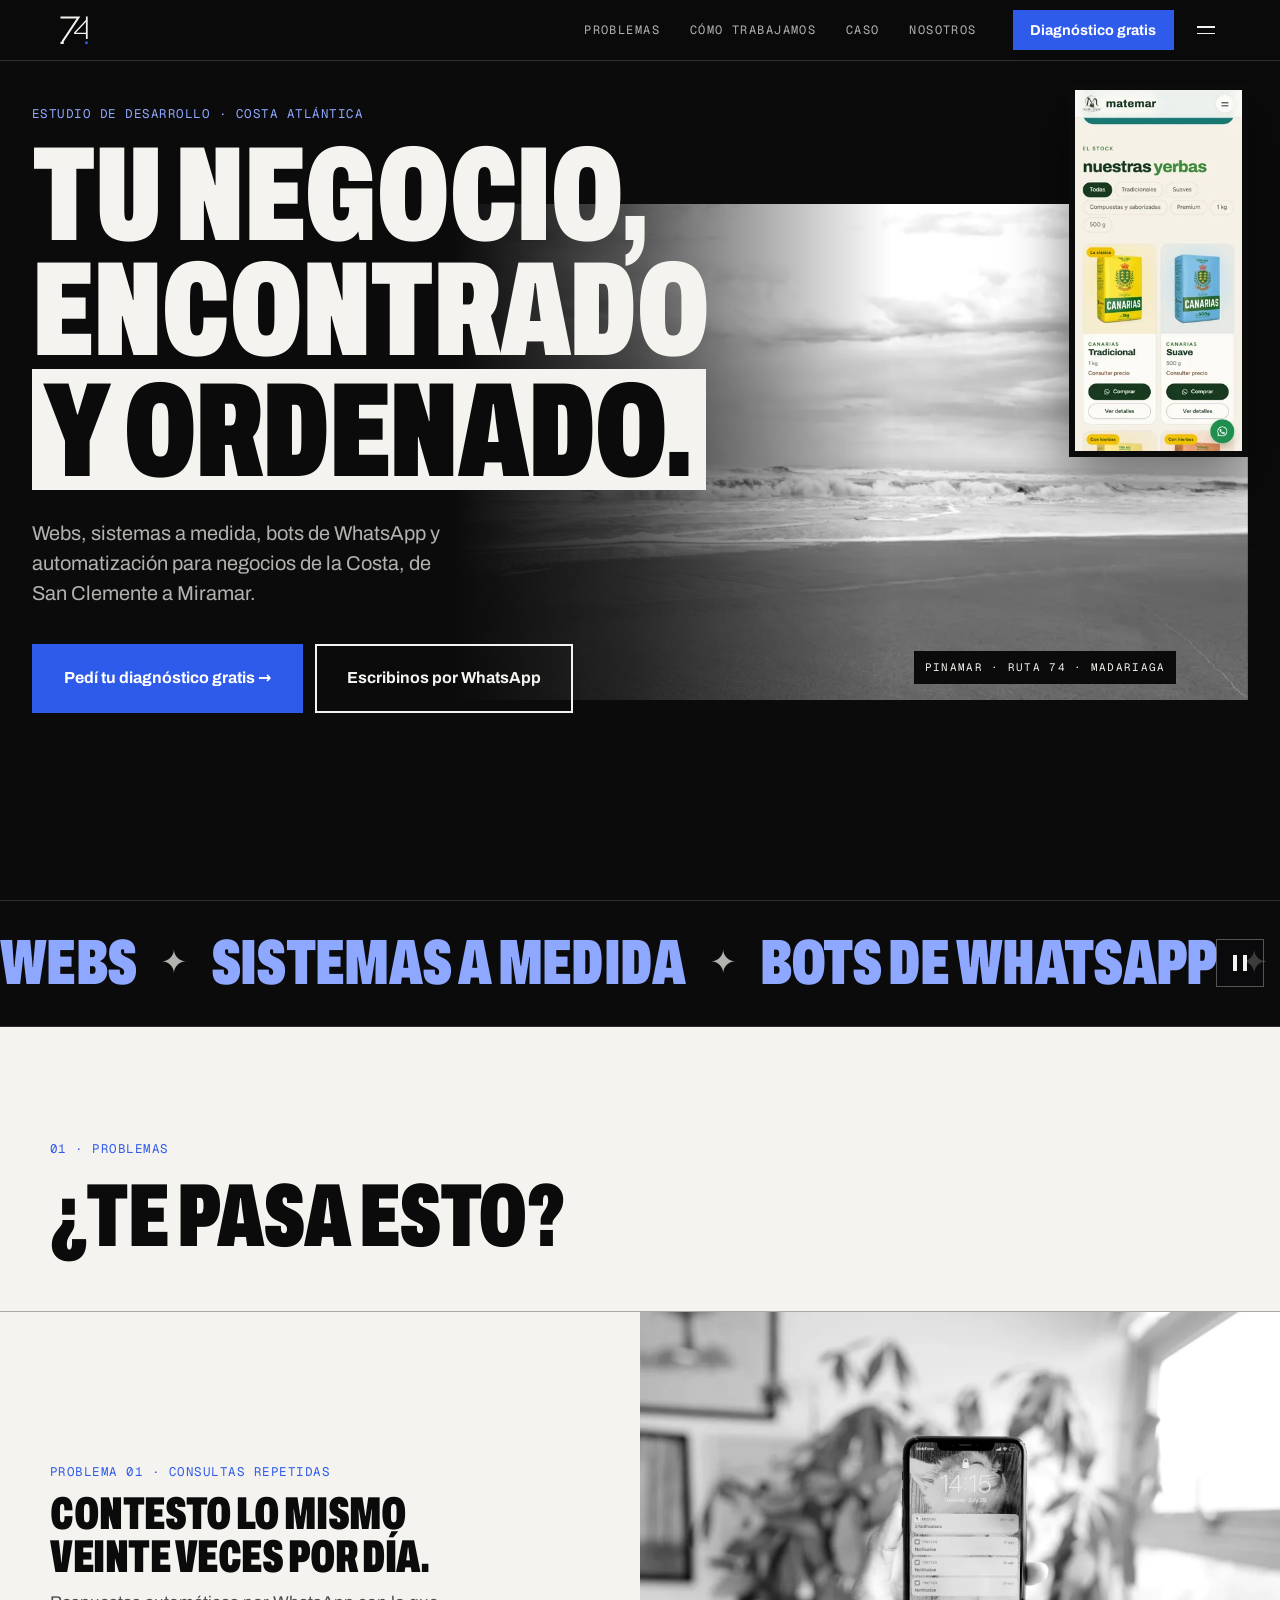
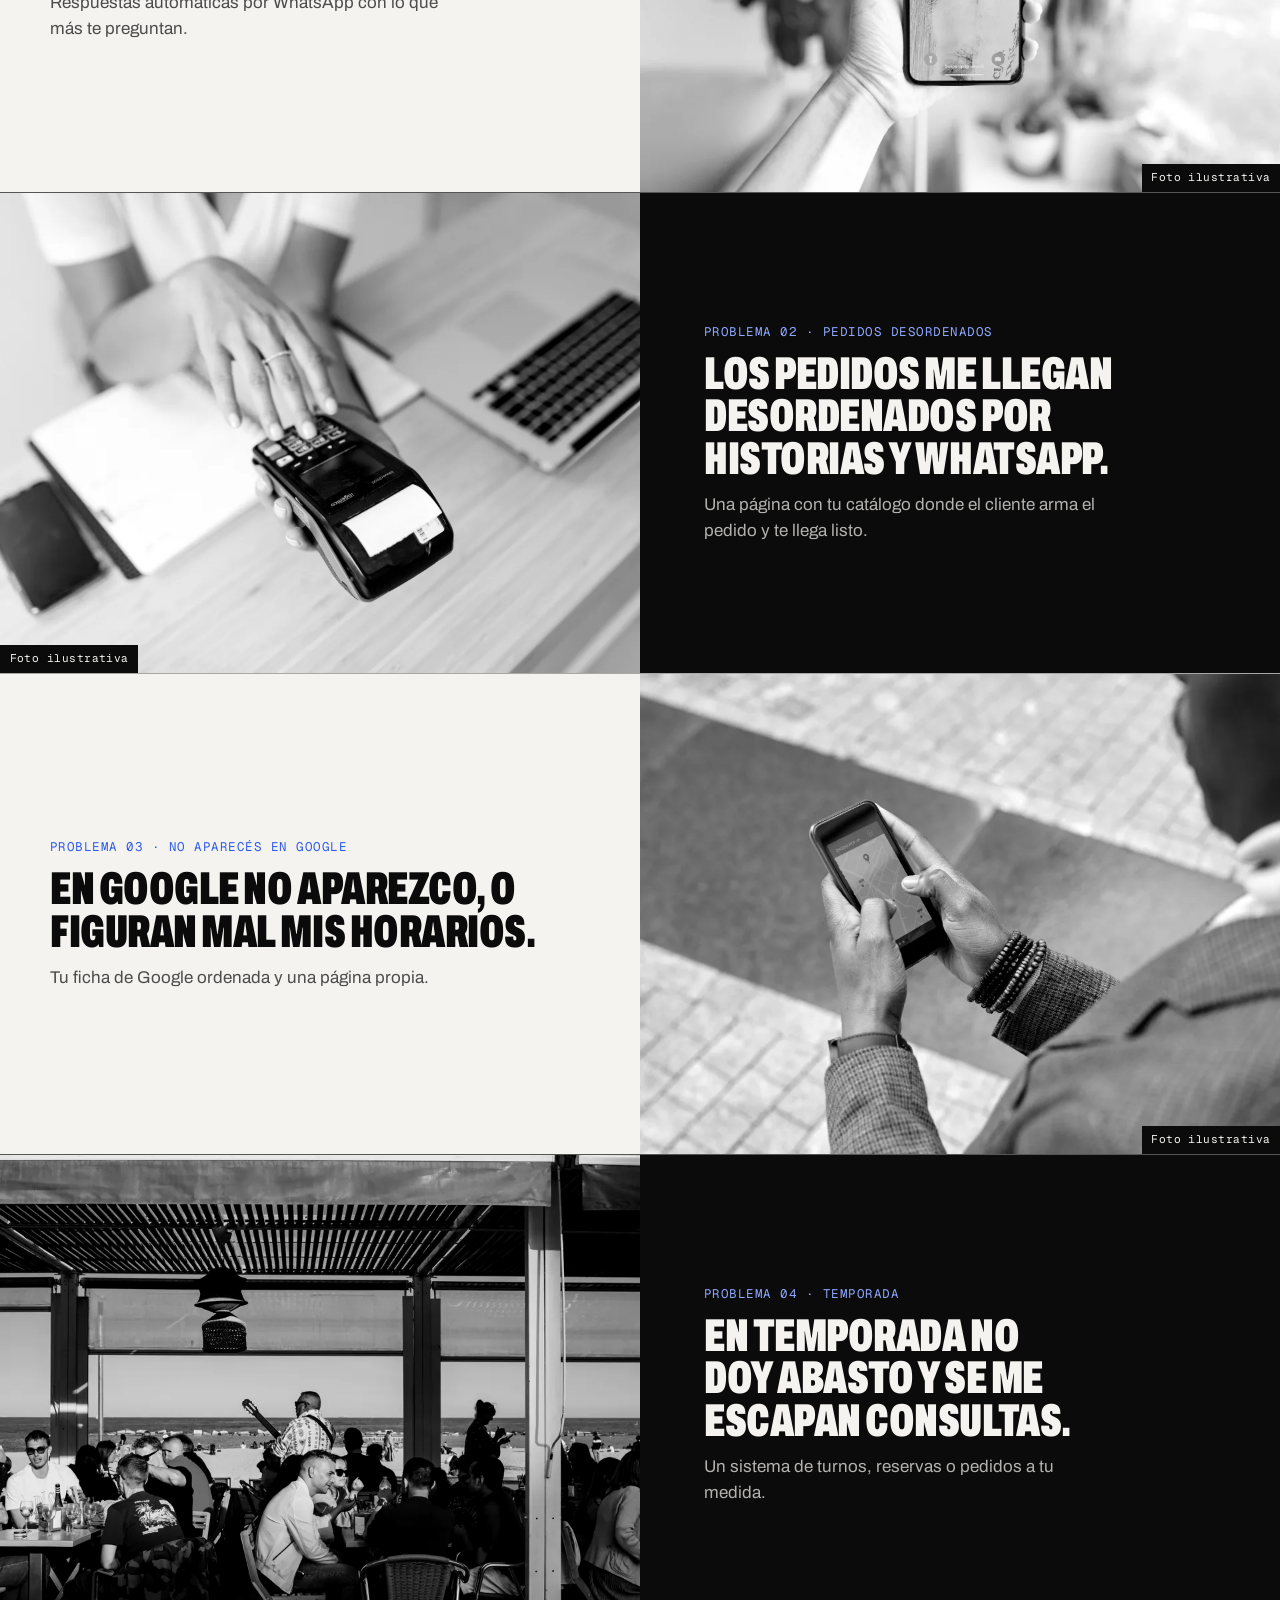
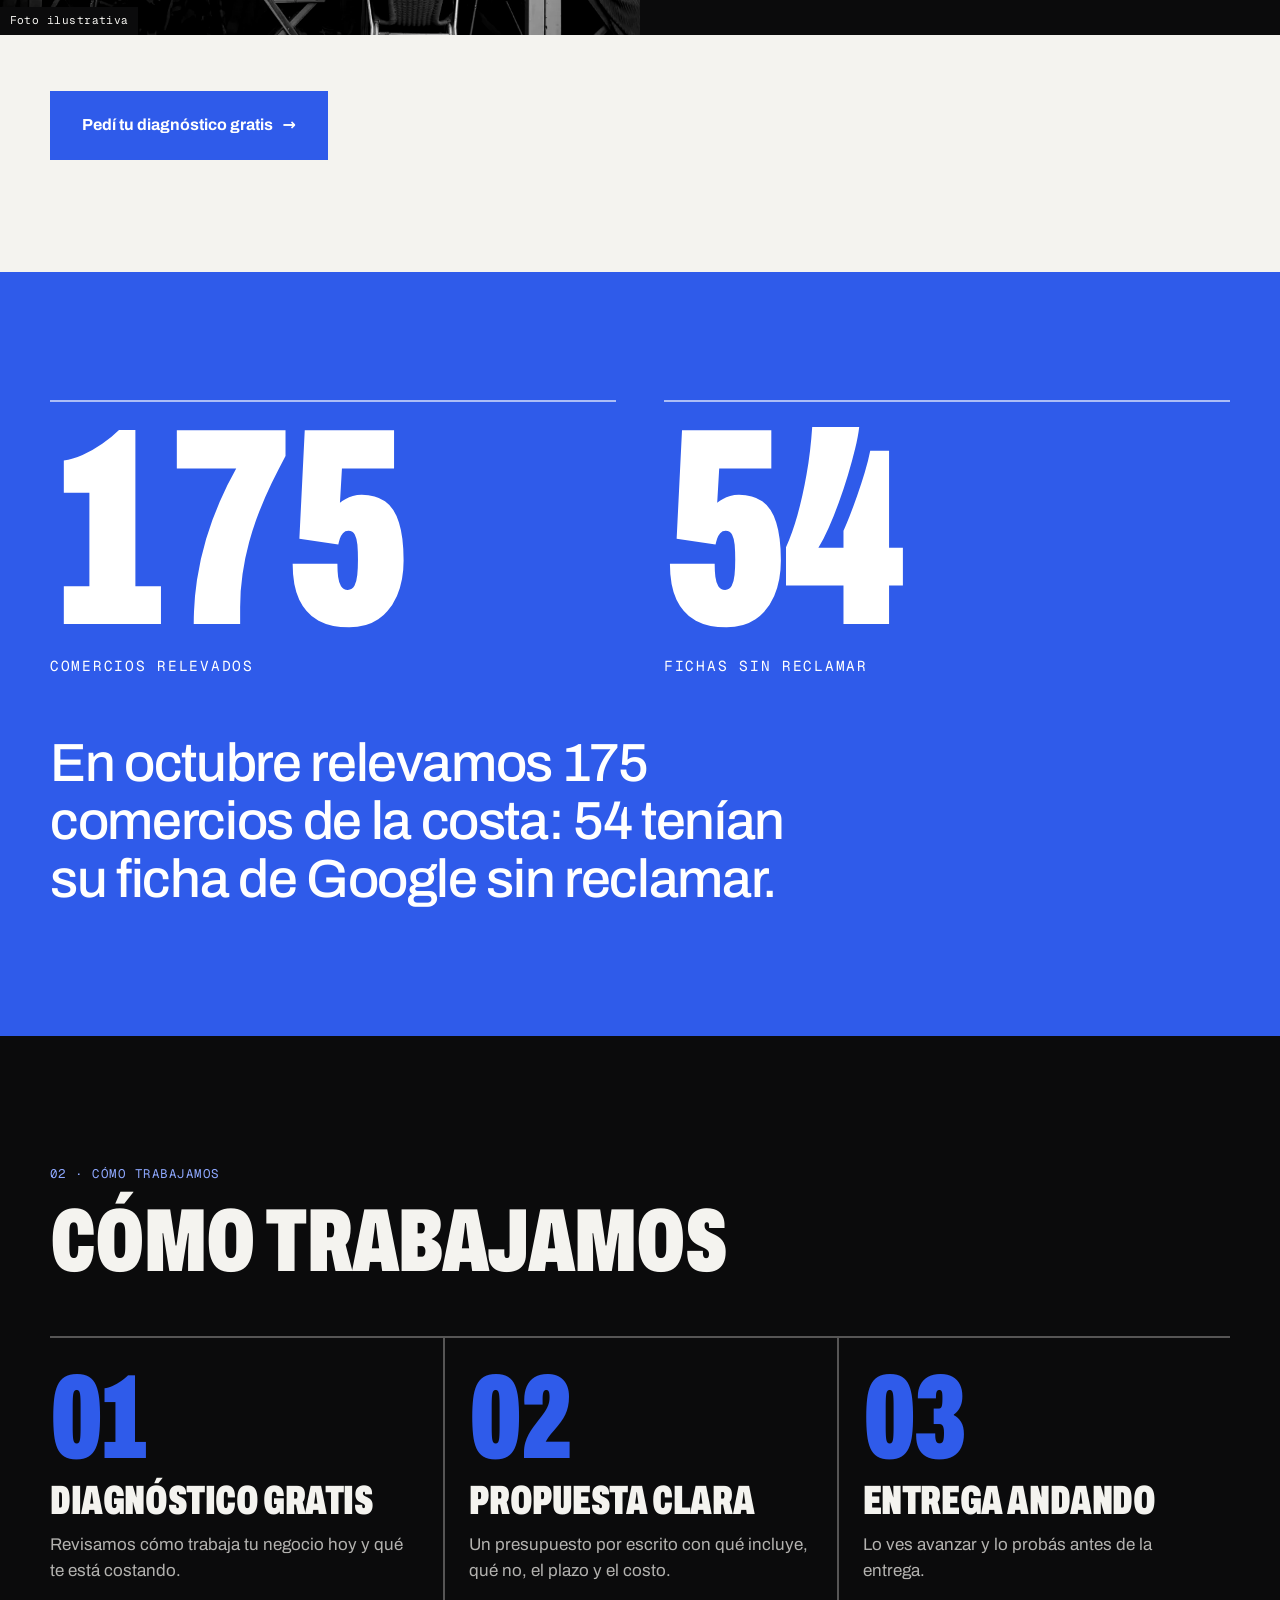
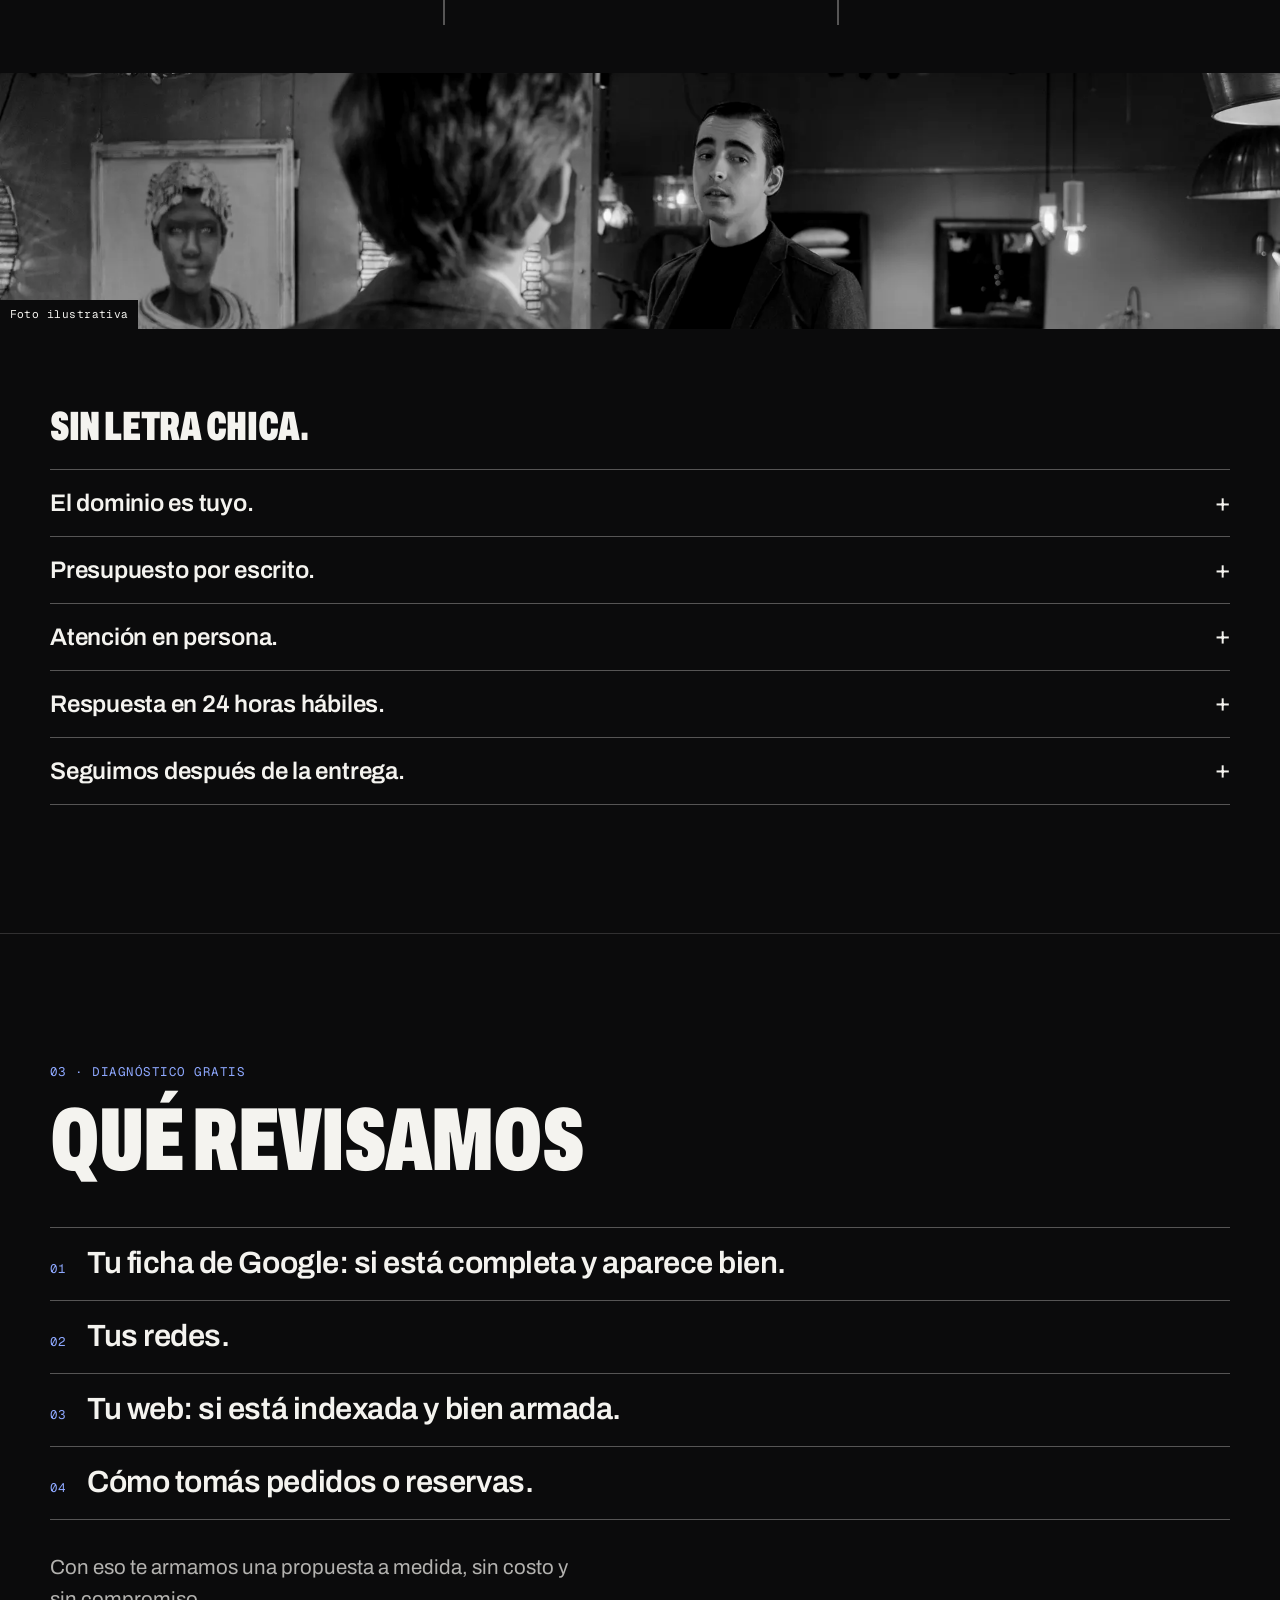
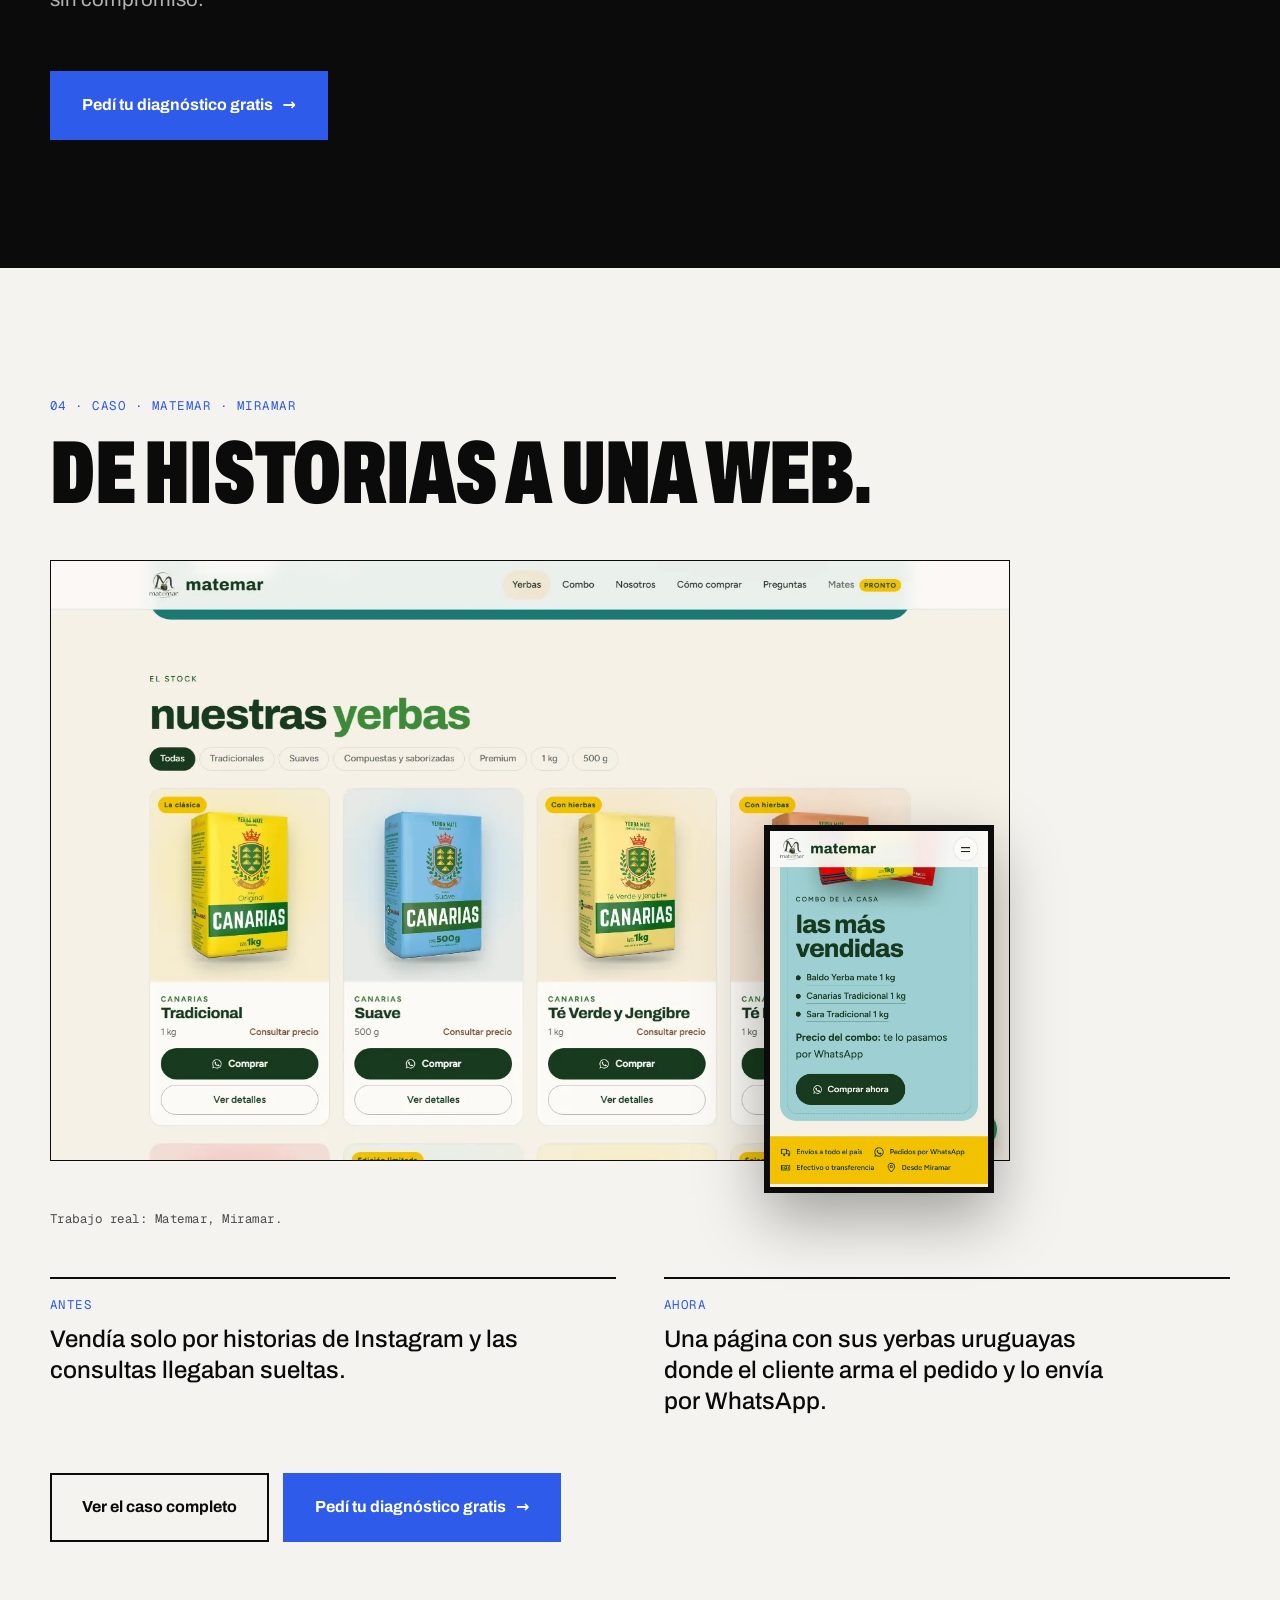
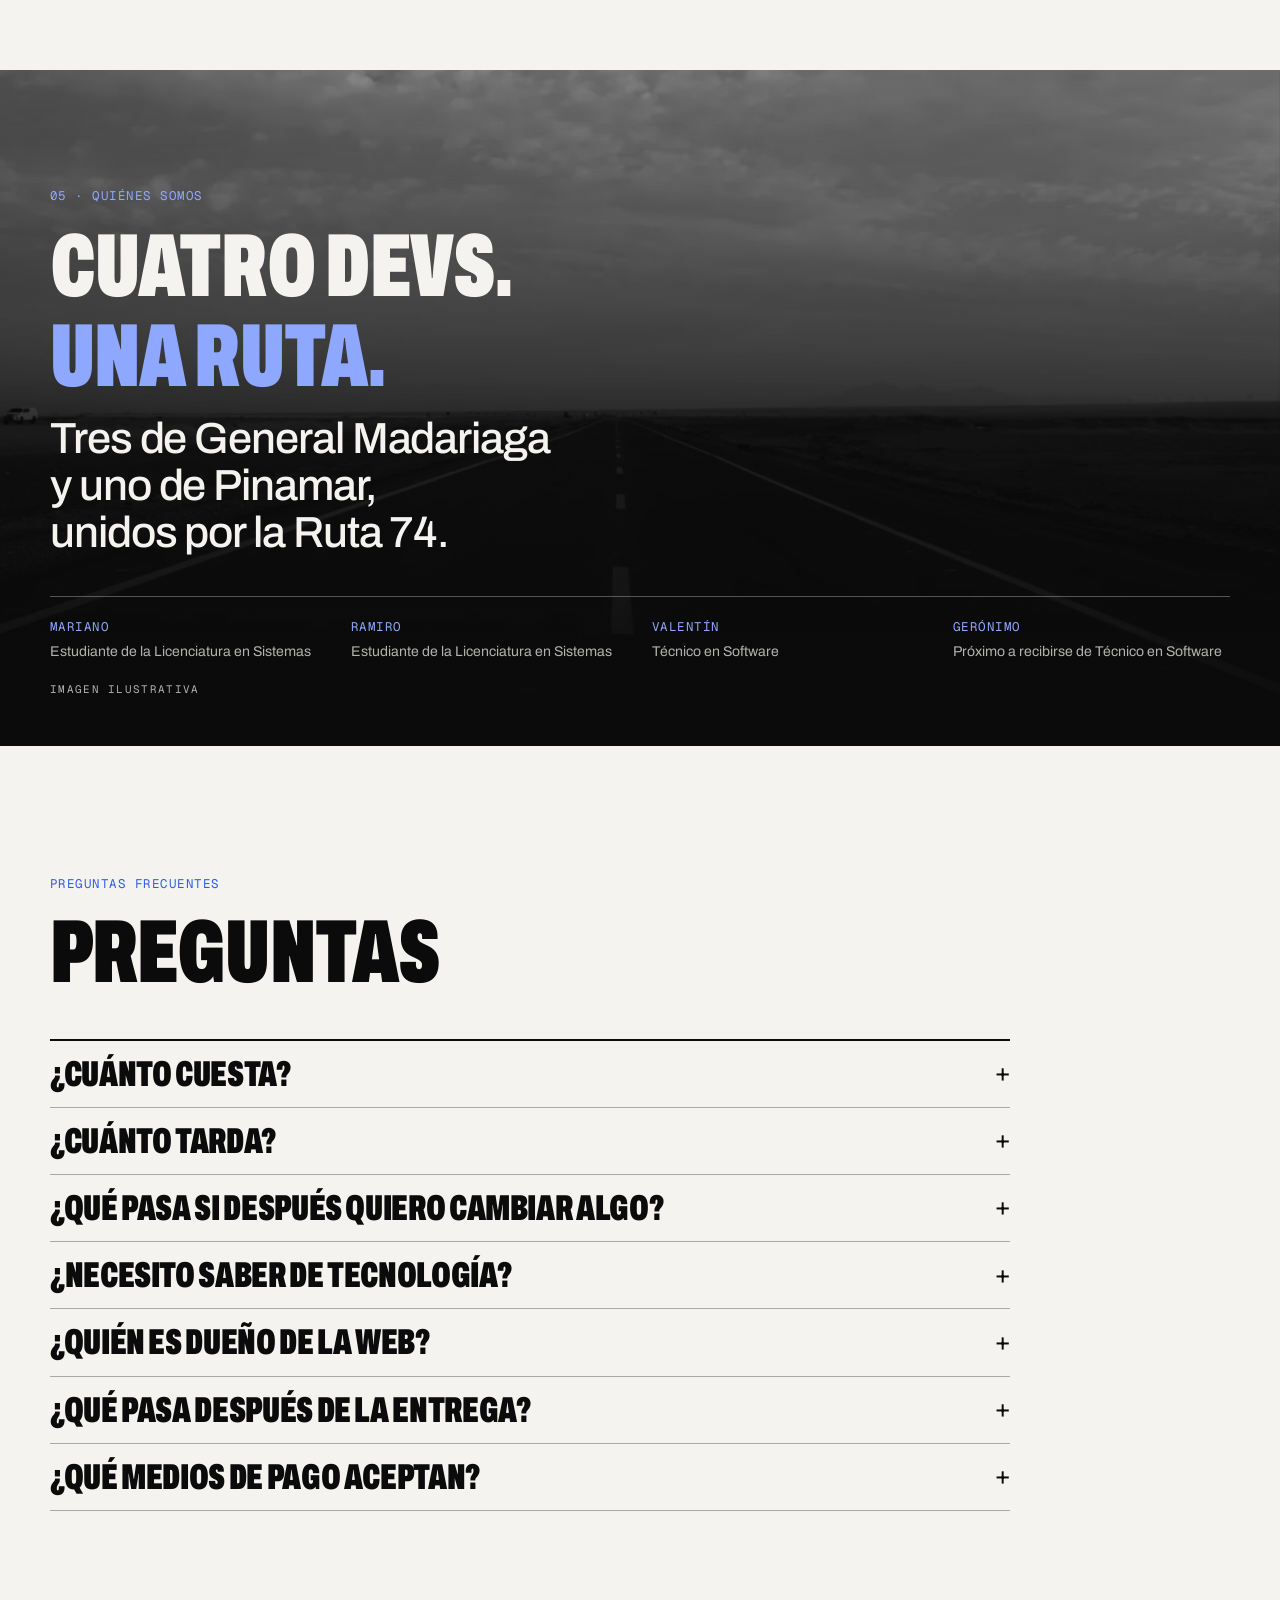
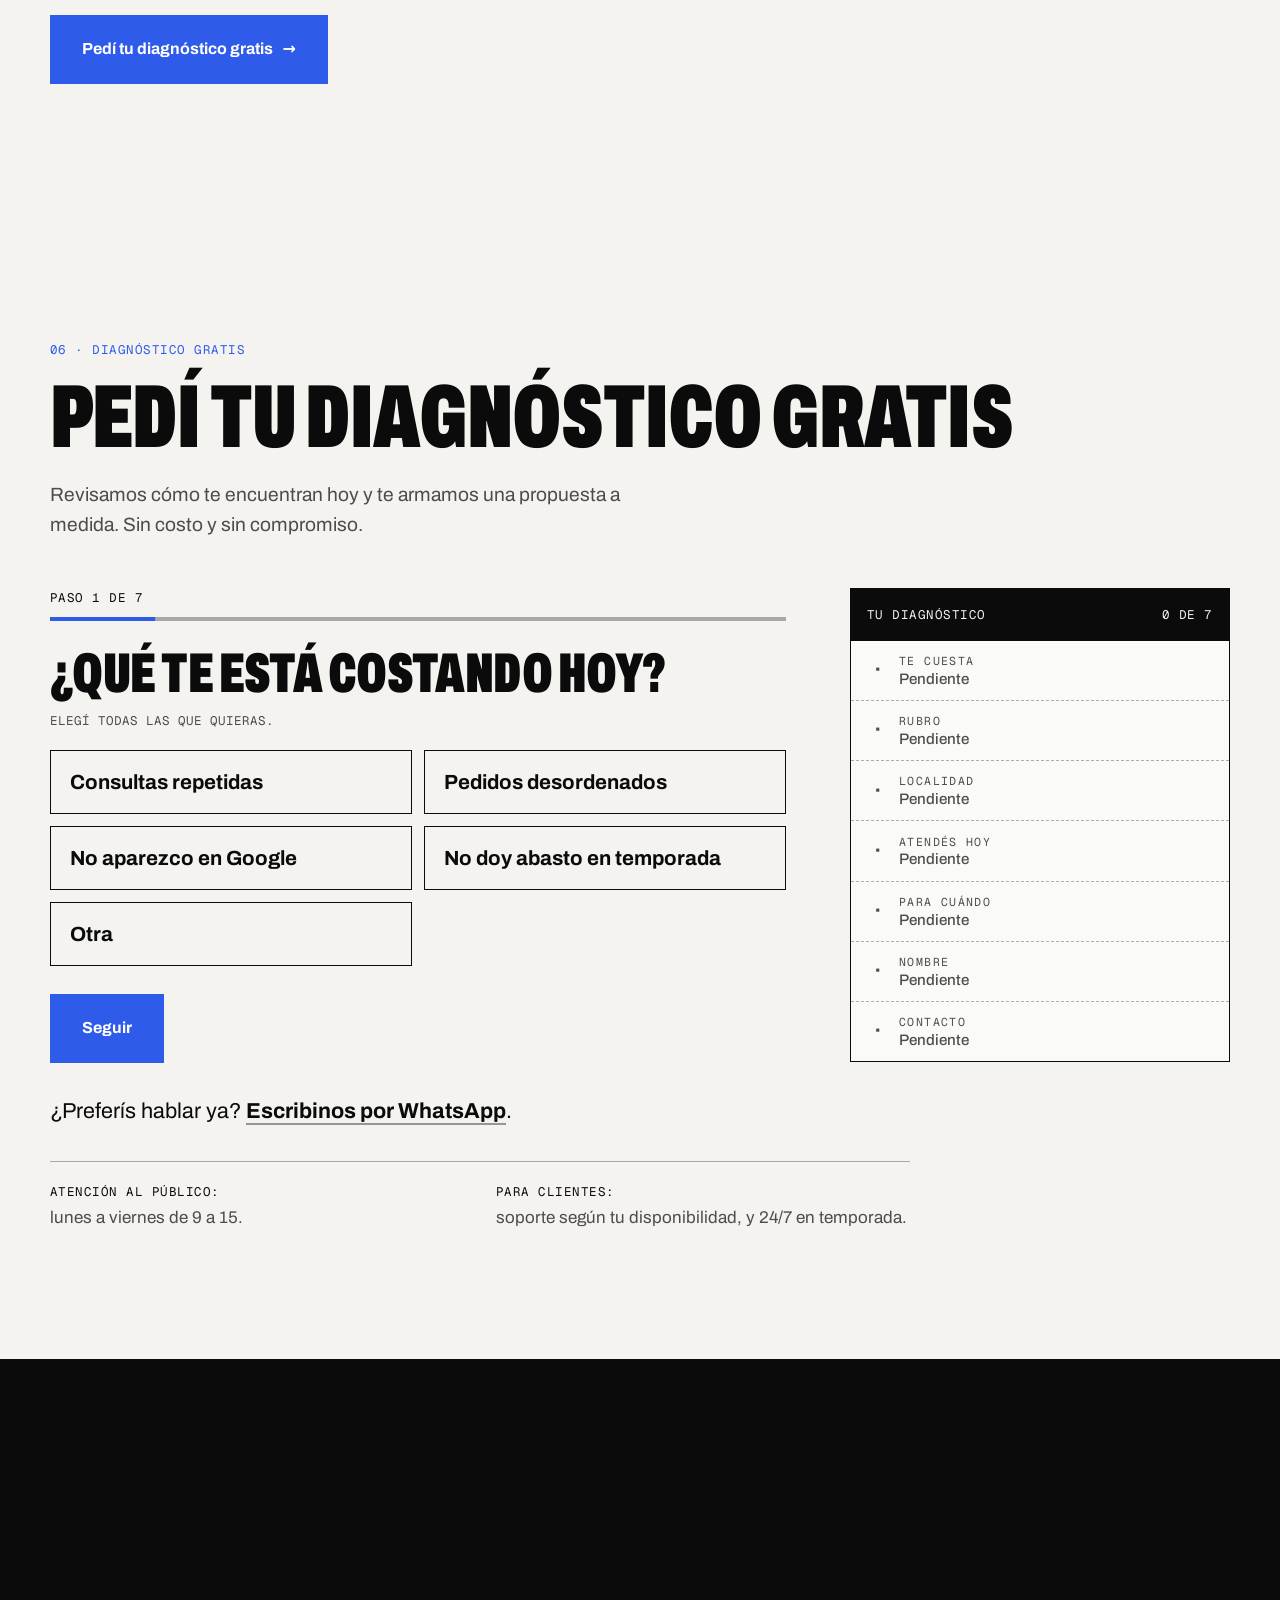
==== index.html @ 6d5e5c09 "Prueba: scroll suave con Lenis 1.3.29 (local, solo con mouse) y enunciados grandes en Archivo 500 qu" ====
<!DOCTYPE html>
<html lang="es">

<head>
  <meta charset="UTF-8" />
  <meta name="viewport" content="width=device-width, initial-scale=1.0" />
  <title>studio74dev — Software y presencia digital para comercios de la costa</title>
  <meta name="description"
    content="Estudio de desarrollo para comercios de Pinamar, Madariaga y toda la Costa Atlántica, de San Clemente a Miramar: página propia con Google Maps y WhatsApp, sistemas a medida, turnos y reservas." />
  <meta name="robots" content="index, follow, max-image-preview:large" />
  <link rel="canonical" href="https://studio74dev.com.ar/" />
  <meta property="og:site_name" content="studio74dev" />
  <meta property="og:title" content="studio74dev — Software y presencia digital para comercios de la costa" />
  <meta property="og:description"
    content="Página propia con Google Maps y contacto por WhatsApp, sistemas a medida, turnos, reservas y automatización. Presupuesto por escrito y sin cargo." />
  <meta property="og:type" content="website" />
  <meta property="og:locale" content="es_AR" />
  <meta property="og:url" content="https://studio74dev.com.ar/" />
  <meta property="og:image" content="https://studio74dev.com.ar/assets/og.png?v=6" />
  <meta property="og:image:width" content="1200" />
  <meta property="og:image:height" content="630" />
  <meta property="og:image:type" content="image/png" />
  <meta property="og:image:alt" content="studio74dev: software y presencia digital para comercios de la costa" />
  <meta name="twitter:card" content="summary_large_image" />
  <meta name="twitter:title" content="studio74dev — Software y presencia digital para comercios de la costa" />
  <meta name="twitter:description"
    content="Página propia con Google Maps y contacto por WhatsApp, sistemas a medida, turnos, reservas y automatización. Presupuesto por escrito y sin cargo." />
  <meta name="twitter:image" content="https://studio74dev.com.ar/assets/og.png?v=6" />
  <meta name="theme-color" content="#0B0B0C" />
  <meta name="author" content="studio74dev" />

  <!-- Datos estructurados: organización, zona de servicio y preguntas frecuentes.
       Si cambian las preguntas de la sección #preguntas, actualizar también el FAQPage (solo con respuestas definitivas). -->
  <script type="application/ld+json">
    {
      "@context": "https://schema.org",
      "@graph": [
        {
          "@type": [
            "Organization",
            "ProfessionalService"
          ],
          "@id": "https://studio74dev.com.ar/#estudio",
          "name": "studio74dev",
          "description": "Estudio de desarrollo de software y presencia digital para comercios de la costa atlántica bonaerense.",
          "url": "https://studio74dev.com.ar/",
          "email": "studio74dev@gmail.com",
          "logo": "https://studio74dev.com.ar/assets/firma/studio74-logo-firma.png",
          "image": "https://studio74dev.com.ar/assets/og.png?v=6",
          "address": {
            "@type": "PostalAddress",
            "addressRegion": "Buenos Aires",
            "addressCountry": "AR"
          },
          "areaServed": [
            {
              "@type": "City",
              "name": "Pinamar",
              "sameAs": "https://es.wikipedia.org/wiki/Pinamar",
              "containedInPlace": {
                "@type": "State",
                "name": "Provincia de Buenos Aires"
              }
            },
            {
              "@type": "City",
              "name": "Villa Gesell",
              "sameAs": "https://es.wikipedia.org/wiki/Villa_Gesell",
              "containedInPlace": {
                "@type": "State",
                "name": "Provincia de Buenos Aires"
              }
            },
            {
              "@type": "City",
              "name": "General Juan Madariaga",
              "sameAs": "https://es.wikipedia.org/wiki/General_Juan_Madariaga",
              "containedInPlace": {
                "@type": "State",
                "name": "Provincia de Buenos Aires"
              }
            },
            {
              "@type": "City",
              "name": "Cariló",
              "containedInPlace": {
                "@type": "State",
                "name": "Provincia de Buenos Aires"
              }
            },
            {
              "@type": "City",
              "name": "Ostende",
              "containedInPlace": {
                "@type": "State",
                "name": "Provincia de Buenos Aires"
              }
            },
            {
              "@type": "City",
              "name": "Valeria del Mar",
              "containedInPlace": {
                "@type": "State",
                "name": "Provincia de Buenos Aires"
              }
            },
            {
              "@type": "City",
              "name": "Mar de las Pampas",
              "containedInPlace": {
                "@type": "State",
                "name": "Provincia de Buenos Aires"
              }
            },
            {
              "@type": "City",
              "name": "Mar del Plata",
              "containedInPlace": {
                "@type": "State",
                "name": "Provincia de Buenos Aires"
              }
            },
            {
              "@type": "City",
              "name": "Miramar",
              "containedInPlace": {
                "@type": "State",
                "name": "Provincia de Buenos Aires"
              }
            },
            {
              "@type": "City",
              "name": "Dolores",
              "containedInPlace": {
                "@type": "State",
                "name": "Provincia de Buenos Aires"
              }
            },
            {
              "@type": "City",
              "name": "San Clemente del Tuyú",
              "containedInPlace": {
                "@type": "State",
                "name": "Provincia de Buenos Aires"
              }
            },
            {
              "@type": "City",
              "name": "Santa Teresita",
              "containedInPlace": {
                "@type": "State",
                "name": "Provincia de Buenos Aires"
              }
            },
            {
              "@type": "City",
              "name": "Mar de Ajó",
              "containedInPlace": {
                "@type": "State",
                "name": "Provincia de Buenos Aires"
              }
            },
            {
              "@type": "City",
              "name": "San Bernardo del Tuyú",
              "containedInPlace": {
                "@type": "State",
                "name": "Provincia de Buenos Aires"
              }
            }
          ],
          "contactPoint": {
            "@type": "ContactPoint",
            "contactType": "customer service",
            "email": "studio74dev@gmail.com",
            "availableLanguage": "es",
            "areaServed": "AR"
          },
          "knowsLanguage": "es-AR",
          "sameAs": [
            "https://www.instagram.com/studio74dev/",
            "https://www.linkedin.com/company/studio74dev/",
            "https://www.facebook.com/studio74dev/"
          ],
          "hasOfferCatalog": {
            "@type": "OfferCatalog",
            "name": "Servicios",
            "itemListElement": [
              {
                "@type": "Offer",
                "itemOffered": {
                  "@type": "Service",
                  "name": "Paquete de entrada",
                  "description": "Página propia del negocio, ficha en Google Maps y contacto directo por WhatsApp.",
                  "areaServed": {
                    "@id": "https://studio74dev.com.ar/#zona"
                  }
                }
              },
              {
                "@type": "Offer",
                "itemOffered": {
                  "@type": "Service",
                  "name": "Sistemas a medida",
                  "description": "Gestión de socios, cobros, stock y reportes con permisos por usuario.",
                  "areaServed": {
                    "@id": "https://studio74dev.com.ar/#zona"
                  }
                }
              },
              {
                "@type": "Offer",
                "itemOffered": {
                  "@type": "Service",
                  "name": "Turnos y reservas",
                  "description": "Agenda online con señas y recordatorios.",
                  "areaServed": {
                    "@id": "https://studio74dev.com.ar/#zona"
                  }
                }
              },
              {
                "@type": "Offer",
                "itemOffered": {
                  "@type": "Service",
                  "name": "Automatización",
                  "description": "Avisos a clientes, reportes periódicos e integración entre sistemas.",
                  "areaServed": {
                    "@id": "https://studio74dev.com.ar/#zona"
                  }
                }
              }
            ]
          }
        },
        {
          "@type": "Place",
          "@id": "https://studio74dev.com.ar/#zona",
          "name": "Pinamar, Villa Gesell, General Juan Madariaga, Cariló, Ostende, Valeria del Mar, Mar de las Pampas, Mar del Plata, Miramar, Dolores, San Clemente del Tuyú, Santa Teresita, Mar de Ajó y San Bernardo del Tuyú",
          "containedInPlace": {
            "@type": "State",
            "name": "Provincia de Buenos Aires"
          }
        },
        {
          "@type": "WebSite",
          "@id": "https://studio74dev.com.ar/#sitio",
          "url": "https://studio74dev.com.ar/",
          "name": "studio74dev",
          "inLanguage": "es-AR",
          "publisher": {
            "@id": "https://studio74dev.com.ar/#estudio"
          }
        },
        {
          "@type": "FAQPage",
          "mainEntity": [
            {
              "@type": "Question",
              "name": "¿Cuánto cuesta?",
              "acceptedAnswer": {
                "@type": "Answer",
                "text": "Depende del alcance. Antes de empezar enviamos un presupuesto por escrito, sin cargo, que detalla qué incluye y qué no."
              }
            },
            {
              "@type": "Question",
              "name": "¿Cuánto tarda?",
              "acceptedAnswer": {
                "@type": "Answer",
                "text": "Una página simple lleva alrededor de una semana desde que se reciben los textos y las fotos. Los sistemas, turnos y reservas dependen del alcance; el plazo se indica en el presupuesto."
              }
            },
            {
              "@type": "Question",
              "name": "¿Quién es dueño de la web?",
              "acceptedAnswer": {
                "@type": "Answer",
                "text": "El cliente. El dominio se registra a su nombre y, si decide no continuar con nosotros, le transferimos el sitio a una cuenta propia."
              }
            },
            {
              "@type": "Question",
              "name": "¿Qué pasa después de la entrega?",
              "acceptedAnswer": {
                "@type": "Answer",
                "text": "El proyecto queda publicado y en funcionamiento. A partir de ahí, el cliente puede contratar el servicio mensual de hosting y mantenimiento, o pedir que lo transfiramos a una cuenta propia."
              }
            },
            {
              "@type": "Question",
              "name": "¿Qué medios de pago aceptan?",
              "acceptedAnswer": {
                "@type": "Answer",
                "text": "Las condiciones y los medios de pago se detallan en cada presupuesto."
              }
            }
          ]
        }
      ]
    }
  </script>

  <link rel="icon" type="image/svg+xml" href="favicon.svg" />
  <link rel="icon" type="image/x-icon" href="favicon.ico" />
  <link rel="apple-touch-icon" href="assets/favicon-180.png" />

  <!-- Fuentes propias (solo el juego latino), sin pasar por otro dominio.
       La de los títulos se pide primero porque es la que se ve al cargar. -->
  <link rel="preload" href="assets/fonts/archivo-latin.woff2" as="font" type="font/woff2" crossorigin />
  <!-- Imagen LCP del inicio (misma que el <img> de #inicio) -->
  <link rel="preload" as="image" href="assets/img/stock/inicio-mar-1280.webp" imagesrcset="assets/img/stock/inicio-mar-640.webp 640w, assets/img/stock/inicio-mar-960.webp 960w, assets/img/stock/inicio-mar-1280.webp 1280w, assets/img/stock/inicio-mar-1920.webp 1920w" imagesizes="(min-width: 1100px) 1080px, 100vw" fetchpriority="high" />

  <link rel="stylesheet" href="css/styles.css?v=57" />
  <!-- Clases del <head>, antes del primer pintado para que no parpadee.
       "js": hay JavaScript. "mov": además se pueden usar las animaciones (sin reduced-motion).
       "con-carga": la carga inicial (el 74 que vuela al logo), solo si hay JS, no hay
       reduced-motion, es la primera visita de la sesión (o la URL trae ?carga) y no trae ?carga=0.
       Sin estas clases la página se ve completa y quieta. -->
  <script>
    (function () {
      var d = document.documentElement;
      d.classList.add('js');
      try {
        var quieto = window.matchMedia('(prefers-reduced-motion: reduce)').matches;
        if (!quieto) d.classList.add('mov');
        var q = location.search;
        var evitar = /[?&]carga=0(?:&|$)/.test(q);
        var forzar = /[?&]carga(?:=1)?(?:&|$)/.test(q);
        if (!quieto && !evitar && (forzar || !sessionStorage.getItem('s74-carga'))) {
          sessionStorage.setItem('s74-carga', '1');
          d.classList.add('con-carga');
        }
      } catch (e) { }
    })();
  </script>
</head>

<body>

  <!-- Carga inicial: decorativa, solo con html.con-carga (ver el <head>). Se va sola a los 2,5 s. -->
  <div class="carga" id="carga" aria-hidden="true"><p class="carga__palabra cond"><span class="carga__m carga__lado"><span>STUDIO</span></span><span class="carga__m carga__centro"><span><svg class="carga__74" viewBox="0 0 100 100" aria-hidden="true" focusable="false"><g fill="none" stroke="currentColor"><path d="M7.7 10.9H64L13 88" stroke-width="6.2" /><path d="M7.7 90.4H18" stroke-width="6.4" /><path d="M90 7.7V78" stroke-width="5.5" /><path d="M90 19L52 59.5M50 60.5H90" stroke-width="4.2" /></g><rect class="nav__logo-punto" x="85" y="86" width="8" height="8" /></svg></span></span><span class="carga__m carga__lado"><span>DEV</span></span></p></div>

  <a class="saltar" href="#contenido">Saltar al contenido</a>

  <!-- Barra: logo, secciones, "Diagnóstico gratis" y el índice a pantalla completa.
       data-tema cambia según el capítulo que tiene debajo (tinta, papel o azul). -->
  <header class="header" id="header" data-tema="tinta">
    <nav class="nav" aria-label="Navegación principal">
      <a href="#inicio" class="nav__logo" aria-label="studio74dev, inicio">
        <svg class="nav__logo-icon" viewBox="0 0 100 100" aria-hidden="true" focusable="false">
          <g fill="none" stroke="currentColor">
            <path d="M7.7 10.9H64L13 88" stroke-width="6.2" />
            <path d="M7.7 90.4H18" stroke-width="6.4" />
            <path d="M90 7.7V78" stroke-width="5.5" />
            <path d="M90 19L52 59.5M50 60.5H90" stroke-width="4.2" />
          </g>
          <rect class="nav__logo-punto" x="85" y="86" width="8" height="8" />
        </svg>
      </a>

      <ul class="nav__links mono">
        <li><a href="#te-pasa">Problemas</a></li>
        <li><a href="#como-trabajamos">Cómo trabajamos</a></li>
        <li><a href="#casos">Caso</a></li>
        <li><a href="#quienes">Nosotros</a></li>
      </ul>

      <a href="#contacto" class="nav__cta" data-evento="diagnostico-nav">Diagnóstico gratis</a>
      <button class="nav__menu" id="menuBoton" type="button" aria-expanded="false" aria-controls="indice" aria-label="Índice de secciones">
        <span class="nav__menu-texto">Índice</span>
        <span class="nav__menu-icono" aria-hidden="true"><i></i><i></i></span>
      </button>
    </nav>
  </header>

  <!-- Índice a pantalla completa -->
  <div class="indice" id="indice" data-lenis-prevent data-tema="tinta" hidden>
    <ol class="indice__lista">
      <li><a href="#inicio"><span>01</span>Inicio</a></li>
      <li><a href="#servicios"><span>02</span>Servicios</a></li>
      <li><a href="#te-pasa"><span>03</span>¿Te pasa esto?</a></li>
      <li><a href="#numeros"><span>04</span>Números</a></li>
      <li><a href="#como-trabajamos"><span>05</span>Cómo trabajamos</a></li>
      <li><a href="#que-incluye"><span>06</span>Qué revisamos</a></li>
      <li><a href="#casos"><span>07</span>Caso Matemar</a></li>
      <li><a href="#quienes"><span>08</span>Quiénes somos</a></li>
      <li><a href="#preguntas"><span>09</span>Preguntas</a></li>
      <li><a href="#contacto" data-evento="diagnostico-indice"><span>10</span>Diagnóstico gratis</a></li>
      <li><a href="/proyectos/"><span>11</span>Proyectos</a></li>
    </ol>
    <div class="indice__pie">
      <a data-evento="mail-indice" href="mailto:studio74dev@gmail.com" aria-label="Escribir a studio74dev@gmail.com">studio74dev@gmail.com</a>
      <a data-evento="red-instagram-indice" href="https://www.instagram.com/studio74dev/" target="_blank" rel="noopener noreferrer" aria-label="Instagram de studio74dev (se abre en una pestaña nueva)">Instagram</a>
      <a data-evento="red-linkedin-indice" href="https://www.linkedin.com/company/studio74dev/" target="_blank" rel="noopener noreferrer" aria-label="LinkedIn de studio74dev (se abre en una pestaña nueva)">LinkedIn</a>
      <a data-evento="red-facebook-indice" href="https://www.facebook.com/studio74dev/" target="_blank" rel="noopener noreferrer" aria-label="Facebook de studio74dev (se abre en una pestaña nueva)">Facebook</a>
    </div>
  </div>

  <!-- WhatsApp flotante. js/main.js decide cuándo se ve: después de la portada y antes de Contacto. -->
  <a class="wa-flotante" id="waFlotante" href="https://wa.me/5492254424691?text=Hola%20studio74dev%2C%20quiero%20el%20diagn%C3%B3stico%20gratis%20para%20mi%20negocio" data-evento="whatsapp-flotante" target="_blank" rel="noopener noreferrer"
    aria-label="Escribinos por WhatsApp (se abre en una pestaña nueva)">
    <svg viewBox="0 0 24 24" aria-hidden="true" focusable="false">
      <path d="M17.47 14.38c-.3-.15-1.76-.87-2.03-.97-.27-.1-.47-.15-.67.15-.2.3-.77.97-.94 1.16-.17.2-.35.22-.64.08-.3-.15-1.26-.47-2.39-1.48-.88-.79-1.48-1.76-1.65-2.06-.17-.3-.02-.46.13-.6.13-.14.3-.35.45-.52.15-.18.2-.3.3-.5.1-.2.05-.37-.03-.52-.07-.15-.67-1.61-.92-2.2-.24-.58-.49-.5-.67-.51h-.57c-.2 0-.52.07-.79.37-.27.3-1.04 1.02-1.04 2.48s1.07 2.88 1.21 3.07c.15.2 2.1 3.2 5.08 4.49.71.3 1.26.49 1.7.63.71.22 1.36.19 1.87.12.57-.09 1.76-.72 2-1.41.25-.7.25-1.29.18-1.41-.08-.13-.28-.2-.57-.35m-5.42 7.4h-.01a9.87 9.87 0 0 1-5.03-1.38l-.36-.21-3.74.98 1-3.65-.24-.37a9.86 9.86 0 0 1-1.51-5.26c0-5.45 4.44-9.88 9.89-9.88 2.64 0 5.12 1.03 6.99 2.9a9.83 9.83 0 0 1 2.89 6.99c0 5.45-4.44 9.88-9.88 9.88m8.41-18.3A11.82 11.82 0 0 0 12.05 0C5.5 0 .16 5.34.16 11.89c0 2.1.55 4.14 1.59 5.95L.06 24l6.3-1.65a11.88 11.88 0 0 0 5.68 1.45h.01c6.55 0 11.89-5.34 11.89-11.9 0-3.17-1.24-6.16-3.48-8.4" />
    </svg>
    <span class="wa-flotante__texto" aria-hidden="true">WhatsApp</span>
  </a>

  <!-- Barra fija inferior, solo en el celular (< 760 px): acción principal y WhatsApp.
       Oculta sin JavaScript (hidden); js/main.js la muestra entre la portada y Contacto. -->
  <div class="barra-cta" id="barraCta" data-tema="tinta" hidden>
    <a href="#contacto" class="btn btn--accion barra-cta__btn" data-evento="diagnostico-barra">Diagnóstico gratis</a>
    <a class="barra-cta__wa" href="https://wa.me/5492254424691?text=Hola%20studio74dev%2C%20quiero%20el%20diagn%C3%B3stico%20gratis%20para%20mi%20negocio" data-evento="whatsapp-barra" target="_blank" rel="noopener noreferrer"
      aria-label="WhatsApp (se abre en una pestaña nueva)">
      <svg viewBox="0 0 24 24" aria-hidden="true" focusable="false">
        <path d="M17.47 14.38c-.3-.15-1.76-.87-2.03-.97-.27-.1-.47-.15-.67.15-.2.3-.77.97-.94 1.16-.17.2-.35.22-.64.08-.3-.15-1.26-.47-2.39-1.48-.88-.79-1.48-1.76-1.65-2.06-.17-.3-.02-.46.13-.6.13-.14.3-.35.45-.52.15-.18.2-.3.3-.5.1-.2.05-.37-.03-.52-.07-.15-.67-1.61-.92-2.2-.24-.58-.49-.5-.67-.51h-.57c-.2 0-.52.07-.79.37-.27.3-1.04 1.02-1.04 2.48s1.07 2.88 1.21 3.07c.15.2 2.1 3.2 5.08 4.49.71.3 1.26.49 1.7.63.71.22 1.36.19 1.87.12.57-.09 1.76-.72 2-1.41.25-.7.25-1.29.18-1.41-.08-.13-.28-.2-.57-.35m-5.42 7.4h-.01a9.87 9.87 0 0 1-5.03-1.38l-.36-.21-3.74.98 1-3.65-.24-.37a9.86 9.86 0 0 1-1.51-5.26c0-5.45 4.44-9.88 9.89-9.88 2.64 0 5.12 1.03 6.99 2.9a9.83 9.83 0 0 1 2.89 6.99c0 5.45-4.44 9.88-9.88 9.88m8.41-18.3A11.82 11.82 0 0 0 12.05 0C5.5 0 .16 5.34.16 11.89c0 2.1.55 4.14 1.59 5.95L.06 24l6.3-1.65a11.88 11.88 0 0 0 5.68 1.45h.01c6.55 0 11.89-5.34 11.89-11.9 0-3.17-1.24-6.16-3.48-8.4" />
      </svg>
    </a>
  </div>

  <main id="contenido">

    <!-- 00. Portada: estática. El h1 es lo primero que se pinta, por eso no se anima. -->
    <section id="inicio" class="hero capitulo" data-portada data-tema="tinta" aria-labelledby="hero-title">
      <div class="hero__contenido">
        <p class="rotulo mono">Estudio de desarrollo · Costa Atlántica</p>
        <h1 id="hero-title" class="hero__title cond"><span class="linea">Tu negocio,</span> <span class="linea">encontrado</span> <span class="linea"><span class="resalte">y ordenado.</span></span></h1>
        <p class="hero__lead">Webs, sistemas a medida, bots de WhatsApp y automatización para negocios de la Costa, de San Clemente a Miramar.</p>
        <div class="hero__acciones">
          <a href="#contacto" class="btn btn--accion" data-evento="diagnostico-inicio">Pedí tu diagnóstico gratis →</a>
          <a href="https://wa.me/5492254424691?text=Hola%20studio74dev%2C%20quiero%20el%20diagn%C3%B3stico%20gratis%20para%20mi%20negocio" class="btn btn--borde" data-evento="whatsapp-inicio" target="_blank" rel="noopener noreferrer" aria-label="Escribinos por WhatsApp (se abre en una pestaña nueva)">Escribinos por WhatsApp</a>
        </div>
      </div>
      <!-- Medio del inicio: foto de stock en blanco y negro (es la imagen LCP) y, encima, un video corto
           en loop que el JS carga recién después del load (ver main.js, "Video del inicio"). Créditos en
           assets/img/stock/CREDITOS.md. -->
      <figure class="hero__medio" data-sobre-foto>
        <img class="hero__par" src="assets/img/stock/inicio-mar-1280.webp" srcset="assets/img/stock/inicio-mar-640.webp 640w, assets/img/stock/inicio-mar-960.webp 960w, assets/img/stock/inicio-mar-1280.webp 1280w, assets/img/stock/inicio-mar-1920.webp 1920w" sizes="(min-width: 1100px) 1080px, 100vw" width="1920" height="1080" fetchpriority="high" decoding="async" alt="Playa de Pinamar con oleaje, en blanco y negro" />
        <video class="hero__video hero__par" muted loop playsinline preload="none" data-src="assets/video/inicio.mp4" aria-hidden="true" tabindex="-1"></video>
        <!-- [FOTO: reemplazo futuro opcional del inicio · foto propia mejor (Ruta 74, Madariaga o Pinamar) o video corto en loop, mudo y liviano]
             Para cambiarla: reemplazar el src/srcset del img de arriba (ver README, "Cómo cambiar la foto o el video del inicio")
             o el data-src del video por otro mp4 (sin audio, <= 1,5 MB). -->
        <button type="button" class="pausa hero__pausa" aria-pressed="false" aria-label="Pausar el video del inicio" hidden><span aria-hidden="true"></span></button>
        <p class="hero__lugar mono">Pinamar · Ruta 74 · Madariaga</p>
      </figure>
      <figure class="hero__cel">
        <img class="hero__cel-img" src="assets/img/casos/matemar/matemar-catalogo-390.webp" srcset="assets/img/casos/matemar/matemar-catalogo-260.webp 260w, assets/img/casos/matemar/matemar-catalogo-390.webp 780w" sizes="(min-width: 900px) 14vw, 120px" width="780" height="1688" fetchpriority="low" decoding="async" alt="Web de Matemar en el celular, trabajo de studio74dev" />
      </figure>
    </section>

    <!-- 01. Franja de servicios: loop lento con pausa (WCAG 2.2.2). Sin movimiento o sin JS, los 4 ítems quietos. -->
    <section id="servicios" class="servicios capitulo" data-tema="tinta" aria-label="Servicios">
      <div class="franja" id="franja">
        <ul class="franja__pista">
          <li>Webs<span class="franja__sep" aria-hidden="true">✦</span></li>
          <li>Sistemas a medida<span class="franja__sep" aria-hidden="true">✦</span></li>
          <li>Bots de WhatsApp<span class="franja__sep" aria-hidden="true">✦</span></li>
          <li>Automatización<span class="franja__sep" aria-hidden="true">✦</span></li>
          <li class="franja__copia" aria-hidden="true">Webs<span class="franja__sep">✦</span></li>
          <li class="franja__copia" aria-hidden="true">Sistemas a medida<span class="franja__sep">✦</span></li>
          <li class="franja__copia" aria-hidden="true">Bots de WhatsApp<span class="franja__sep">✦</span></li>
          <li class="franja__copia" aria-hidden="true">Automatización<span class="franja__sep">✦</span></li>
        </ul>
      </div>
      <button type="button" class="pausa franja__pausa" aria-pressed="false" aria-label="Pausar la franja" hidden><span aria-hidden="true"></span></button>
    </section>

    <!-- 02. ¿Te pasa esto? Tarjetas apiladas (sticky): cada problema con su solución en una línea -->
    <section id="te-pasa" class="te-pasa capitulo" data-tema="papel" aria-labelledby="te-pasa-title">
      <div class="contenedor">
        <div class="cabeza">
          <p class="rotulo mono" data-revelar>01 · Problemas</p>
          <h2 id="te-pasa-title" class="titulo cond" data-revelar="titulo"><span class="linea"><span style="--i:0">¿Te pasa esto?</span></span></h2>
        </div>
        <ol class="pila">
          <li class="tarjeta" data-tema="papel" style="--i:0">
            <figure class="tarjeta__foto foto">
              <img src="assets/img/stock/mensajes-480.webp" srcset="assets/img/stock/mensajes-480.webp 480w, assets/img/stock/mensajes-960.webp 960w" sizes="(min-width: 900px) 40vw, 90vw" width="480" height="360" loading="lazy" decoding="async" alt="Mano sosteniendo un celular con varias notificaciones en la pantalla de bloqueo">
              <figcaption class="foto__nota">Foto ilustrativa</figcaption>
            </figure>
            <div class="tarjeta__texto">
              <span class="tarjeta__n mono">Problema 01 · Consultas repetidas</span>
              <h3 class="cond">Contesto lo mismo veinte veces por día.</h3>
              <p>Respuestas automáticas por WhatsApp con lo que más te preguntan.</p>
            </div>
          </li>
          <li class="tarjeta" data-tema="tinta" style="--i:1">
            <figure class="tarjeta__foto foto">
              <img src="assets/img/stock/mostrador-480.webp" srcset="assets/img/stock/mostrador-480.webp 480w, assets/img/stock/mostrador-960.webp 960w" sizes="(min-width: 900px) 40vw, 90vw" width="480" height="360" loading="lazy" decoding="async" alt="Mostrador con un posnet, una notebook y un cuaderno de anotaciones">
              <figcaption class="foto__nota">Foto ilustrativa</figcaption>
            </figure>
            <div class="tarjeta__texto">
              <span class="tarjeta__n mono">Problema 02 · Pedidos desordenados</span>
              <h3 class="cond">Los pedidos me llegan desordenados por historias y WhatsApp.</h3>
              <p>Una página con tu catálogo donde el cliente arma el pedido y te llega listo.</p>
            </div>
          </li>
          <li class="tarjeta" data-tema="papel" style="--i:2">
            <figure class="tarjeta__foto foto">
              <img src="assets/img/stock/mapa-480.webp" srcset="assets/img/stock/mapa-480.webp 480w, assets/img/stock/mapa-960.webp 960w" sizes="(min-width: 900px) 40vw, 90vw" width="480" height="360" loading="lazy" decoding="async" alt="Persona en la calle mirando una aplicación de mapa en su celular">
              <figcaption class="foto__nota">Foto ilustrativa</figcaption>
            </figure>
            <div class="tarjeta__texto">
              <span class="tarjeta__n mono">Problema 03 · No aparecés en Google</span>
              <h3 class="cond">En Google no aparezco, o figuran mal mis horarios.</h3>
              <p>Tu ficha de Google ordenada y una página propia.</p>
            </div>
          </li>
          <li class="tarjeta" data-tema="tinta" style="--i:3">
            <figure class="tarjeta__foto foto">
              <img src="assets/img/stock/temporada-480.webp" srcset="assets/img/stock/temporada-480.webp 480w, assets/img/stock/temporada-960.webp 960w" sizes="(min-width: 900px) 40vw, 90vw" width="480" height="360" loading="lazy" decoding="async" alt="Terraza de un restaurante frente al mar, llena de gente en verano">
              <figcaption class="foto__nota">Foto ilustrativa</figcaption>
            </figure>
            <div class="tarjeta__texto">
              <span class="tarjeta__n mono">Problema 04 · Temporada</span>
              <h3 class="cond">En temporada no doy abasto y se me escapan consultas.</h3>
              <p>Un sistema de turnos, reservas o pedidos a tu medida.</p>
            </div>
          </li>
        </ol>
        <div class="cierre">
          <a href="#contacto" class="btn btn--accion" data-evento="diagnostico-te-pasa">Pedí tu diagnóstico gratis <span aria-hidden="true">→</span></a>
        </div>
      </div>
    </section>

    <!-- 03. Números: el único bloque azul. Componente "cifra" reutilizable:
         <span class="cifra__n cond" data-cifra="<entero>" [data-prefijo="…"] [data-sufijo="…"] aria-hidden="true">valor final</span>
         más un <span class="visually-hidden"> con el valor, para lectores de pantalla. js/main.js la cuenta de 0 al valor
         una sola vez al entrar en pantalla (solo con movimiento); sin movimiento o sin JS queda el valor final. -->
    <section id="numeros" class="numeros capitulo" data-tema="azul" aria-labelledby="numeros-title">
      <div class="contenedor">
        <h2 id="numeros-title" class="visually-hidden">Los números del relevamiento</h2>
        <ul class="cifras">
          <li class="cifra">
            <span class="cifra__n cond" data-cifra="175" style="min-width:3ch" aria-hidden="true">175</span>
            <span class="visually-hidden">175</span>
            <span class="cifra__txt mono">comercios relevados</span>
          </li>
          <li class="cifra">
            <span class="cifra__n cond" data-cifra="54" style="min-width:2ch" aria-hidden="true">54</span>
            <span class="visually-hidden">54</span>
            <span class="cifra__txt mono">fichas sin reclamar</span>
          </li>
        </ul>
        <p class="numeros__frase enunciado">En octubre relevamos 175 comercios de la costa: 54 tenían su ficha de Google sin reclamar.</p>
      </div>
    </section>

    <!-- 04. Cómo trabajamos: tres pasos grandes y las garantías (sin letra chica) -->
    <section id="como-trabajamos" class="como capitulo" data-tema="tinta" aria-labelledby="como-title">
      <div class="contenedor">
        <div class="cabeza">
          <p class="rotulo mono" data-revelar>02 · Cómo trabajamos</p>
          <h2 id="como-title" class="titulo cond" data-revelar="titulo"><span class="linea"><span style="--i:0">Cómo trabajamos</span></span></h2>
        </div>
        <ol class="pasos">
          <li class="paso">
            <span class="paso__n cond" data-revelar="numero" aria-hidden="true">01</span>
            <h3 class="cond">Diagnóstico gratis</h3>
            <p>Revisamos cómo trabaja tu negocio hoy y qué te está costando.</p>
          </li>
          <li class="paso">
            <span class="paso__n cond" data-revelar="numero" aria-hidden="true">02</span>
            <h3 class="cond">Propuesta clara</h3>
            <p>Un presupuesto por escrito con qué incluye, qué no, el plazo y el costo.</p>
          </li>
          <li class="paso">
            <span class="paso__n cond" data-revelar="numero" aria-hidden="true">03</span>
            <h3 class="cond">Entrega andando</h3>
            <p>Lo ves avanzar y lo probás antes de la entrega.</p>
          </li>
        </ol>
        <figure class="foto foto--ancha como__foto" data-revelar="imagen">
          <img src="assets/img/stock/mostrador-charla-960.webp" srcset="assets/img/stock/mostrador-charla-960.webp 960w, assets/img/stock/mostrador-charla-1920.webp 1920w" sizes="(min-width: 900px) 100vw, 90vw" width="960" height="540" loading="lazy" decoding="async" alt="Dos personas conversando en el mostrador de un local">
          <figcaption class="foto__nota">Foto ilustrativa</figcaption>
        </figure>

        <h3 class="subtitulo cond" data-revelar>Sin letra chica.</h3>
        <ul class="compromisos">
          <li class="compromiso">
            <details>
              <summary><span>El dominio es tuyo.</span></summary>
              <p>Se registra a tu nombre desde el primer día y, si decidís no seguir con nosotros, te transferimos el sitio a una cuenta propia.</p>
            </details>
          </li>
          <li class="compromiso">
            <details>
              <summary><span>Presupuesto por escrito.</span></summary>
              <p>Qué incluye, qué no, el plazo y el costo, antes de empezar.</p>
            </details>
          </li>
          <li class="compromiso">
            <details>
              <summary><span>Atención en persona.</span></summary>
              <p>Reuniones presenciales en toda la zona, de San Clemente a Miramar.</p>
            </details>
          </li>
          <li class="compromiso">
            <details>
              <summary><span>Respuesta en 24 horas hábiles.</span></summary>
              <p>Toda consulta recibe respuesta en menos de un día hábil.</p>
            </details>
          </li>
          <li class="compromiso">
            <details>
              <summary><span>Seguimos después de la entrega.</span></summary>
              <p>Hosting, mantenimiento y cambios menores con una cuota mensual.</p>
            </details>
          </li>
        </ul>
      </div>
    </section>

    <!-- 05. Qué incluye el diagnóstico gratis -->
    <section id="que-incluye" class="incluye capitulo" data-tema="tinta" aria-labelledby="incluye-title">
      <div class="contenedor">
        <div class="cabeza">
          <p class="rotulo mono" data-revelar>03 · Diagnóstico gratis</p>
          <h2 id="incluye-title" class="titulo cond" data-revelar="titulo"><span class="linea"><span style="--i:0">Qué revisamos</span></span></h2>
        </div>
        <ul class="revisamos">
          <li><span class="revisamos__n mono">01</span><p>Tu ficha de Google: si está completa y aparece bien.</p></li>
          <li><span class="revisamos__n mono">02</span><p>Tus redes.</p></li>
          <li><span class="revisamos__n mono">03</span><p>Tu web: si está indexada y bien armada.</p></li>
          <li><span class="revisamos__n mono">04</span><p>Cómo tomás pedidos o reservas.</p></li>
        </ul>
        <p class="incluye__cierre">Con eso te armamos una propuesta a medida, sin costo y sin compromiso.</p>
        <div class="cierre">
          <a href="#contacto" class="btn btn--accion" data-evento="diagnostico-que-incluye">Pedí tu diagnóstico gratis <span aria-hidden="true">→</span></a>
        </div>
      </div>
    </section>

    <!-- 06. Caso: Matemar (el único caso) -->
    <section id="casos" class="casos capitulo" data-tema="papel" aria-labelledby="casos-title">
      <div class="contenedor">
        <div class="cabeza">
          <p class="rotulo mono" data-revelar>04 · Caso · Matemar · Miramar</p>
          <h2 id="casos-title" class="titulo cond" data-revelar="titulo"><span class="linea"><span style="--i:0">De historias a una web.</span></span></h2>
        </div>
        <figure class="caso__visual" data-revelar="imagen">
          <div class="caso__marco">
            <img class="caso__nb" src="assets/img/casos/matemar/matemar-catalogo-1440.webp" width="1440" height="900" loading="lazy" decoding="async" alt="Catálogo de yerbas de Matemar en una notebook">
            <img class="caso__cel" src="assets/img/casos/matemar/matemar-whatsapp-390.webp" width="780" height="1688" loading="lazy" decoding="async" alt="Pedido de Matemar listo para enviar por WhatsApp, en el celular">
          </div>
          <figcaption class="resolvemos__nota">Trabajo real: Matemar, Miramar.</figcaption>
        </figure>
        <dl class="antes-ahora" data-revelar>
          <div class="antes-ahora__bloque">
            <dt class="mono">Antes</dt>
            <dd>Vendía solo por historias de Instagram y las consultas llegaban sueltas.</dd>
          </div>
          <div class="antes-ahora__bloque">
            <dt class="mono">Ahora</dt>
            <dd>Una página con sus yerbas uruguayas donde el cliente arma el pedido y lo envía por WhatsApp.</dd>
          </div>
        </dl>
        <div class="cierre cierre--dos">
          <a class="btn btn--borde" href="/proyectos/matemar/">Ver el caso completo</a>
          <a href="#contacto" class="btn btn--accion" data-evento="diagnostico-casos">Pedí tu diagnóstico gratis <span aria-hidden="true">→</span></a>
        </div>
      </div>
    </section>

    <!-- 07. Quiénes somos: video de ruta en blanco y negro (póster = imagen fija). Mismo patrón que el inicio:
         sin autoplay en el HTML; main.js lo arranca al acercarse a la pantalla, solo con movimiento permitido
         y sin ahorro de datos, y lo pausa fuera de pantalla. Dura más de 5 s: botón de pausa (WCAG 2.2.2).
         Con reduced-motion o sin JS queda el póster. Medio de stock (créditos en assets/img/stock/CREDITOS.md). -->
    <section id="quienes" class="quienes capitulo" data-tema="tinta" data-sobre-foto aria-labelledby="quienes-title">
      <div class="quienes__medio" aria-hidden="true">
        <img class="quienes__par hero__par" src="assets/img/stock/quienes-ruta-1712.webp" width="1712" height="720" loading="lazy" decoding="async" alt="" />
        <video class="quienes__video hero__par" muted loop playsinline preload="none" data-src="assets/video/quienes.mp4" tabindex="-1"></video>
      </div>
      <button type="button" class="pausa quienes__pausa" aria-pressed="false" aria-label="Pausar el video de Quiénes somos" hidden><span aria-hidden="true"></span></button>
      <div class="contenedor quienes__contenido">
        <p class="rotulo mono">05 · Quiénes somos</p>
        <h2 id="quienes-title" class="titulo cond" data-revelar="titulo"><span class="linea"><span style="--i:0">Cuatro devs.</span></span> <span class="linea acento"><span style="--i:1">Una ruta.</span></span></h2>
        <p class="quienes__texto enunciado">Tres de General Madariaga y uno de Pinamar, unidos por la Ruta 74.</p>
        <ul class="equipo">
          <li class="persona">
            <p class="persona__nombre mono">Mariano</p>
            <p class="persona__formacion">Estudiante de la Licenciatura en Sistemas</p>
          </li>
          <li class="persona">
            <p class="persona__nombre mono">Ramiro</p>
            <p class="persona__formacion">Estudiante de la Licenciatura en Sistemas</p>
          </li>
          <li class="persona">
            <p class="persona__nombre mono">Valentín</p>
            <p class="persona__formacion">Técnico en Software</p>
          </li>
          <li class="persona">
            <p class="persona__nombre mono">Gerónimo</p>
            <p class="persona__formacion">Próximo a recibirse de Técnico en Software</p>
          </li>
        </ul>
        <p class="quienes__nota mono">Imagen ilustrativa</p>
      </div>
    </section>

    <!-- 08. Preguntas frecuentes. Si cambian, actualizar también el FAQPage del JSON-LD
         (solo las preguntas cuya respuesta ya es definitiva, sin marcas pendientes). -->
    <section id="preguntas" class="preguntas-sec capitulo" data-tema="papel" aria-labelledby="preguntas-title">
      <div class="contenedor preguntas-sec__grilla">
        <div class="cabeza">
          <p class="rotulo mono" data-revelar>Preguntas frecuentes</p>
          <h2 id="preguntas-title" class="titulo cond" data-revelar="titulo"><span class="linea"><span style="--i:0">Preguntas</span></span></h2>
        </div>
        <div class="preguntas" data-revelar>
          <details class="pregunta">
            <summary>¿Cuánto cuesta?</summary>
            <p>Depende del alcance. Antes de empezar enviamos un presupuesto por escrito, sin cargo, que detalla qué
              incluye y qué no.</p>
          </details>
          <details class="pregunta">
            <summary>¿Cuánto tarda?</summary>
            <p>Una página simple lleva alrededor de una semana desde que se reciben los textos y las fotos. Los
              sistemas, turnos y reservas dependen del alcance; el plazo se indica en el presupuesto.</p>
          </details>
          <details class="pregunta">
            <summary>¿Qué pasa si después quiero cambiar algo?</summary>
            <p>Los cambios menores están incluidos en el servicio mensual de hosting y mantenimiento, que se informa por separado en el presupuesto. [CONFIRMAR: cómo se cotizan los cambios que no son menores]</p>
          </details>
          <details class="pregunta">
            <summary>¿Necesito saber de tecnología?</summary>
            <p>[CONFIRMAR: respuesta a confirmar por el equipo]</p>
          </details>
          <details class="pregunta">
            <summary>¿Quién es dueño de la web?</summary>
            <p>El cliente. El dominio se registra a su nombre y, si decide no continuar con nosotros, le transferimos el
              sitio a una cuenta propia.</p>
          </details>
          <details class="pregunta">
            <summary>¿Qué pasa después de la entrega?</summary>
            <p>El proyecto queda publicado y en funcionamiento. A partir de ahí, el cliente puede contratar el servicio
              mensual de hosting y mantenimiento, o pedir que lo transfiramos a una cuenta propia.</p>
          </details>
          <details class="pregunta">
            <!-- TODO: confirmar los medios de pago aceptados y detallarlos acá y en el JSON-LD. -->
            <summary>¿Qué medios de pago aceptan?</summary>
            <p>Las condiciones y los medios de pago se detallan en cada presupuesto.</p>
          </details>
        </div>
        <div class="cierre">
          <a href="#contacto" class="btn btn--accion" data-evento="diagnostico-preguntas">Pedí tu diagnóstico gratis <span aria-hidden="true">→</span></a>
        </div>
      </div>
    </section>

    <!-- 09. Diagnóstico gratis: formulario "pedido que se arma": una pregunta por pantalla -->
    <section id="contacto" class="contacto capitulo" data-tema="papel" aria-labelledby="contacto-title">
      <div class="contenedor">
        <div class="cabeza">
          <p class="rotulo mono" data-revelar>06 · Diagnóstico gratis</p>
          <h2 id="contacto-title" class="titulo cond" data-revelar="titulo"><span class="linea"><span style="--i:0">Pedí tu diagnóstico gratis</span></span></h2>
          <p class="bajada" data-revelar>Revisamos cómo te encuentran hoy y te armamos una propuesta a medida. Sin costo y sin compromiso.</p>
        </div>

        <!-- Formulario "pedido que se arma": una pregunta por pantalla y la tarjeta TU DIAGNÓSTICO que se completa en vivo
             (lo arma js/main.js). Sin JS todo queda visible en una sola página y se envía por mailto. -->
        <form class="form" id="contactForm" action="mailto:studio74dev@gmail.com" method="post" enctype="text/plain" novalidate data-revelar>
          <div class="form__layout">

            <!-- Tarjeta en vivo: oculta sin JS; en celular va arriba y se pliega -->
            <aside class="diag" id="formDiag" aria-label="Tu diagnóstico" hidden>
              <button type="button" class="diag__cab" id="diagToggle" aria-expanded="false" aria-controls="diagCuerpo">
                <span class="diag__titulo mono">Tu diagnóstico</span>
                <span class="diag__cuenta mono" id="diagCuenta">0 de 7</span>
                <svg class="diag__flecha" viewBox="0 0 24 24" aria-hidden="true" focusable="false"><path d="M6 9l6 6 6-6" /></svg>
              </button>
              <div class="diag__cuerpo" id="diagCuerpo">
                <div class="diag__interior">
                  <ol class="diag__lista">
                    <li class="diag__ren" data-fila="costo" data-ir="1"><span class="diag__marca" aria-hidden="true"><i class="diag__p">·</i><i class="diag__c">✓</i></span><span class="diag__k mono">Te cuesta</span><span class="diag__v">Pendiente</span><button type="button" class="diag__editar mono" aria-label="Cambiar: qué te está costando">Editar</button></li>
                    <li class="diag__ren" data-fila="rubro" data-ir="2"><span class="diag__marca" aria-hidden="true"><i class="diag__p">·</i><i class="diag__c">✓</i></span><span class="diag__k mono">Rubro</span><span class="diag__v">Pendiente</span><button type="button" class="diag__editar mono" aria-label="Cambiar: rubro">Editar</button></li>
                    <li class="diag__ren" data-fila="localidad" data-ir="3"><span class="diag__marca" aria-hidden="true"><i class="diag__p">·</i><i class="diag__c">✓</i></span><span class="diag__k mono">Localidad</span><span class="diag__v">Pendiente</span><button type="button" class="diag__editar mono" aria-label="Cambiar: localidad">Editar</button></li>
                    <li class="diag__ren" data-fila="atencion" data-ir="4"><span class="diag__marca" aria-hidden="true"><i class="diag__p">·</i><i class="diag__c">✓</i></span><span class="diag__k mono">Atendés hoy</span><span class="diag__v">Pendiente</span><button type="button" class="diag__editar mono" aria-label="Cambiar: cómo atendés hoy">Editar</button></li>
                    <li class="diag__ren" data-fila="cuando" data-ir="5"><span class="diag__marca" aria-hidden="true"><i class="diag__p">·</i><i class="diag__c">✓</i></span><span class="diag__k mono">Para cuándo</span><span class="diag__v">Pendiente</span><button type="button" class="diag__editar mono" aria-label="Cambiar: para cuándo">Editar</button></li>
                    <li class="diag__ren" data-fila="name" data-ir="6"><span class="diag__marca" aria-hidden="true"><i class="diag__p">·</i><i class="diag__c">✓</i></span><span class="diag__k mono">Nombre</span><span class="diag__v">Pendiente</span><button type="button" class="diag__editar mono" aria-label="Cambiar: nombre">Editar</button></li>
                    <li class="diag__ren" data-fila="contacto" data-ir="6"><span class="diag__marca" aria-hidden="true"><i class="diag__p">·</i><i class="diag__c">✓</i></span><span class="diag__k mono">Contacto</span><span class="diag__v">Pendiente</span><button type="button" class="diag__editar mono" aria-label="Cambiar: contacto">Editar</button></li>
                  </ol>
                </div>
              </div>
              <p class="visually-hidden" id="diagAnuncio" role="status" aria-live="polite"></p>
            </aside>

            <div class="form__main">
              <div class="form__progreso" hidden>
                <p id="formPasoTexto" class="mono" aria-live="polite">Paso 1 de 7</p>
                <span class="form__barra"><i></i></span>
              </div>

              <fieldset class="form__paso" data-paso="1">
                <legend tabindex="-1">¿Qué te está costando hoy?</legend>
                <p class="form__pista mono">Elegí todas las que quieras.</p>
                <div class="opciones">
                  <label class="opcion"><input type="checkbox" name="costo" value="Consultas repetidas" /><span>Consultas repetidas</span></label>
                  <label class="opcion"><input type="checkbox" name="costo" value="Pedidos desordenados" /><span>Pedidos desordenados</span></label>
                  <label class="opcion"><input type="checkbox" name="costo" value="No aparezco en Google" /><span>No aparezco en Google</span></label>
                  <label class="opcion"><input type="checkbox" name="costo" value="No doy abasto en temporada" /><span>No doy abasto en temporada</span></label>
                  <label class="opcion"><input type="checkbox" name="costo" value="Otra" /><span>Otra</span></label>
                </div>
              </fieldset>

              <fieldset class="form__paso" data-paso="2">
                <legend tabindex="-1">¿Cuál es tu rubro?</legend>
                <div class="grupo">
                  <label class="grupo__etiqueta mono" for="rubro">Rubro</label>
                  <input type="text" id="rubro" name="rubro" class="campo" maxlength="80" aria-describedby="rubroAyuda" required />
                  <p class="grupo__ayuda" id="rubroAyuda">Por ejemplo: almacén, peluquería, hospedaje.</p>
                </div>
              </fieldset>

              <fieldset class="form__paso" data-paso="3">
                <legend tabindex="-1">¿En qué localidad estás?</legend>
                <div class="opciones opciones--denso">
                  <label class="opcion"><input type="radio" name="localidad" value="Pinamar" required /><span>Pinamar</span></label>
                  <label class="opcion"><input type="radio" name="localidad" value="Villa Gesell" /><span>Villa Gesell</span></label>
                  <label class="opcion"><input type="radio" name="localidad" value="General Juan Madariaga" /><span>General Juan Madariaga</span></label>
                  <label class="opcion"><input type="radio" name="localidad" value="Cariló" /><span>Cariló</span></label>
                  <label class="opcion"><input type="radio" name="localidad" value="Ostende" /><span>Ostende</span></label>
                  <label class="opcion"><input type="radio" name="localidad" value="Valeria del Mar" /><span>Valeria del Mar</span></label>
                  <label class="opcion"><input type="radio" name="localidad" value="Mar de las Pampas" /><span>Mar de las Pampas</span></label>
                  <label class="opcion"><input type="radio" name="localidad" value="Mar del Plata" /><span>Mar del Plata</span></label>
                  <label class="opcion"><input type="radio" name="localidad" value="Miramar" /><span>Miramar</span></label>
                  <label class="opcion"><input type="radio" name="localidad" value="Dolores" /><span>Dolores</span></label>
                  <label class="opcion"><input type="radio" name="localidad" value="San Clemente del Tuyú" /><span>San Clemente del Tuyú</span></label>
                  <label class="opcion"><input type="radio" name="localidad" value="Santa Teresita" /><span>Santa Teresita</span></label>
                  <label class="opcion"><input type="radio" name="localidad" value="Mar de Ajó" /><span>Mar de Ajó</span></label>
                  <label class="opcion"><input type="radio" name="localidad" value="San Bernardo del Tuyú" /><span>San Bernardo del Tuyú</span></label>
                  <label class="opcion"><input type="radio" name="localidad" value="Otra" /><span>Otra</span></label>
                </div>
              </fieldset>

              <fieldset class="form__paso" data-paso="4">
                <legend tabindex="-1">¿Cómo atendés hoy?</legend>
                <p class="form__pista mono">Opcional. Elegí las que uses.</p>
                <div class="opciones">
                  <label class="opcion"><input type="checkbox" name="atencion" value="Solo en el local" /><span>Solo en el local</span></label>
                  <label class="opcion"><input type="checkbox" name="atencion" value="Instagram" /><span>Instagram</span></label>
                  <label class="opcion"><input type="checkbox" name="atencion" value="WhatsApp" /><span>WhatsApp</span></label>
                  <label class="opcion"><input type="checkbox" name="atencion" value="Ya tengo web" /><span>Ya tengo web</span></label>
                </div>
              </fieldset>

              <fieldset class="form__paso" data-paso="5">
                <legend tabindex="-1">¿Para cuándo lo necesitás?</legend>
                <div class="opciones">
                  <label class="opcion"><input type="radio" name="cuando" value="Antes de la temporada" required /><span>Antes de la temporada</span></label>
                  <label class="opcion"><input type="radio" name="cuando" value="Este mes" /><span>Este mes</span></label>
                  <label class="opcion"><input type="radio" name="cuando" value="Sin apuro" /><span>Sin apuro</span></label>
                </div>
              </fieldset>

              <fieldset class="form__paso" data-paso="6">
                <legend tabindex="-1">¿Cómo te contactamos?</legend>
                <div class="grupo">
                  <label class="grupo__etiqueta mono" for="name">Nombre</label>
                  <input type="text" id="name" name="name" class="campo" autocomplete="name" maxlength="80" required />
                </div>
                <div class="grupo">
                  <label class="grupo__etiqueta mono" for="whatsapp">WhatsApp</label>
                  <input type="tel" id="whatsapp" name="whatsapp" class="campo" inputmode="tel" autocomplete="tel" maxlength="30" aria-describedby="contactoAyuda" />
                </div>
                <div class="grupo">
                  <label class="grupo__etiqueta mono" for="email">Correo electrónico</label>
                  <input type="email" id="email" name="email" class="campo" autocomplete="email" maxlength="120" aria-describedby="contactoAyuda" />
                </div>
                <p class="grupo__ayuda" id="contactoAyuda">Dejanos tu WhatsApp o tu correo: con uno alcanza.</p>
              </fieldset>

              <!-- Pantalla final (solo con JS): la tarjeta completa, con cada renglón editable, y el botón de enviar -->
              <div class="form__paso form__revision" data-paso="7" hidden>
                <h3 class="form__rev-titulo" tabindex="-1">Revisá tu diagnóstico</h3>
                <p class="form__pista mono">Tocá “Editar” en cualquier renglón para cambiarlo.</p>
              </div>

              <div class="form__nav" hidden>
                <button type="button" class="form__volver" id="formVolver">Volver</button>
                <button type="button" class="btn btn--grande" id="formSeguir">Seguir</button>
              </div>

              <!-- Anti-spam: honeypot invisible (los bots suelen completarlo) -->
              <div class="form__hp" aria-hidden="true">
                <label for="company">Empresa (no completar)</label>
                <input type="text" id="company" name="company" tabindex="-1" autocomplete="off" />
                <input type="checkbox" name="botcheck" tabindex="-1" aria-hidden="true" autocomplete="off" />
              </div>

              <div class="form__pie">
                <button type="submit" class="btn btn--accion btn--primary" data-evento="diagnostico-enviar">Pedir mi diagnóstico
                  <svg viewBox="0 0 24 24" aria-hidden="true" focusable="false"><path d="M5 12h14M13 6l6 6-6 6" /></svg></button>
                <p class="confianza">Gratis y sin compromiso. Presupuesto por escrito.</p>
                <p class="form__note" role="status" aria-live="polite">Respondemos en menos de 24 horas hábiles. Tus datos se
                  usan únicamente para responder la consulta.</p>
              </div>
              <!-- Si el envío falla, el visitante elige cómo seguir (lo muestra js/main.js) -->
              <div class="form__alternativas" id="formAlternativas" hidden>
                <p class="form__aviso" id="formAviso" role="alert" tabindex="-1"></p>
                <div class="form__acciones">
                  <button type="button" class="btn btn--borde" id="formReintentar">Reintentar</button>
                  <button type="button" class="btn btn--borde" id="formCopiar">Copiar correo</button>
                  <a class="btn btn--borde" id="formGmail" href="https://mail.google.com/mail/?view=cm&amp;fs=1&amp;to=studio74dev@gmail.com"
                    target="_blank" rel="noopener noreferrer" aria-label="Abrir en Gmail (pestaña nueva)">Abrir en Gmail</a>
                </div>
                <p class="form__directo">Correo del estudio: <span class="form__correo" id="formCorreo">studio74dev@gmail.com</span>
                  · <a id="formPrograma" href="mailto:studio74dev@gmail.com" data-evento="mail-contacto">Usar el programa de correo</a></p>
                <p class="form__copiado" id="formCopiado" role="status" aria-live="polite"></p>
              </div>
              <!-- Estado final: lo muestra js/main.js solo con un envío exitoso (o simulado). El enlace de WhatsApp
                   lleva un resumen de lo elegido (lo arma js/main.js); este href es el respaldo -->
              <div class="form__gracias" id="formGracias" role="status" hidden>
                <h3 class="cond" id="formGraciasTitulo" tabindex="-1">Gracias. Recibimos tu pedido.</h3>
                <p>Te respondemos dentro de las 24 horas hábiles.</p>
                <a class="btn btn--borde" id="formGraciasWa" href="https://wa.me/5492254424691?text=Hola%20studio74dev%2C%20quiero%20el%20diagn%C3%B3stico%20gratis%20para%20mi%20negocio" data-evento="whatsapp-gracias" target="_blank" rel="noopener noreferrer" aria-label="Seguir por WhatsApp (se abre en una pestaña nueva)">Seguir por WhatsApp</a>
              </div>
              <noscript><p class="form__note">Sin JavaScript, el formulario abre tu aplicación de correo. También podés
                  escribirnos directamente a studio74dev@gmail.com.</p></noscript>
            </div>
          </div>
        </form>

        <p class="contacto__wa" data-revelar>¿Preferís hablar ya? <a href="https://wa.me/5492254424691?text=Hola%20studio74dev%2C%20quiero%20el%20diagn%C3%B3stico%20gratis%20para%20mi%20negocio" data-evento="whatsapp-contacto" target="_blank" rel="noopener noreferrer" aria-label="Escribinos por WhatsApp (se abre en una pestaña nueva)">Escribinos por WhatsApp</a>.</p>

        <!-- Franja de contacto (decisión del usuario, ronda 3): horario de atención y soporte para clientes -->
        <ul class="atencion" data-revelar aria-label="Atención y soporte">
          <li><span class="atencion__r mono">Atención al público:</span> lunes a viernes de 9 a 15.</li>
          <li><span class="atencion__r mono">Para clientes:</span> soporte según tu disponibilidad, y 24/7 en temporada.</li>
        </ul>
      </div>
    </section>

  </main>

  <footer class="footer capitulo" id="pie" data-tema="tinta">
    <div class="contenedor">
      <div class="footer__fila">
        <div class="footer__datos">
          <p class="footer__zona">Software y presencia digital para comercios de Pinamar, Madariaga y toda la
            Costa Atlántica, de San Clemente a Miramar.</p>
          <p class="footer__horario">Lunes a viernes de 9 a 15.</p>
          <p class="footer__horario"><a class="footer__mail" href="mailto:studio74dev@gmail.com" data-evento="mail-pie">studio74dev@gmail.com</a></p>
          <p class="footer__servicios">Webs y landing pages · Sistemas a medida · Bots de WhatsApp · Automatización con IA · Soporte y mantenimiento</p>
          <p class="footer__servicios footer__otro">¿Necesitás otra cosa de sistemas? <a href="#contacto" data-evento="diagnostico-pie">Consultanos.</a></p>
        </div>
        <!-- Íconos: Simple Icons 16.38.1 (LinkedIn: 13.21.0, el último que lo trae), CC0 1.0; el sobre del mail es propio
             (ver assets/img/stock/CREDITOS.md, sección Íconos) -->
        <ul class="redes" aria-label="Canales oficiales de studio74dev">
          <li><a class="red" href="https://www.instagram.com/studio74dev/" data-evento="red-instagram-pie" target="_blank" rel="noopener noreferrer" aria-label="Instagram de studio74dev (se abre en una pestaña nueva)"><svg viewBox="0 0 24 24" width="28" height="28" fill="currentColor" aria-hidden="true" focusable="false"><path d="M7.0301.084c-1.2768.0602-2.1487.264-2.911.5634-.7888.3075-1.4575.72-2.1228 1.3877-.6652.6677-1.075 1.3368-1.3802 2.127-.2954.7638-.4956 1.6365-.552 2.914-.0564 1.2775-.0689 1.6882-.0626 4.947.0062 3.2586.0206 3.6671.0825 4.9473.061 1.2765.264 2.1482.5635 2.9107.308.7889.72 1.4573 1.388 2.1228.6679.6655 1.3365 1.0743 2.1285 1.38.7632.295 1.6361.4961 2.9134.552 1.2773.056 1.6884.069 4.9462.0627 3.2578-.0062 3.668-.0207 4.9478-.0814 1.28-.0607 2.147-.2652 2.9098-.5633.7889-.3086 1.4578-.72 2.1228-1.3881.665-.6682 1.0745-1.3378 1.3795-2.1284.2957-.7632.4966-1.636.552-2.9124.056-1.2809.0692-1.6898.063-4.948-.0063-3.2583-.021-3.6668-.0817-4.9465-.0607-1.2797-.264-2.1487-.5633-2.9117-.3084-.7889-.72-1.4568-1.3876-2.1228C21.2982 1.33 20.628.9208 19.8378.6165 19.074.321 18.2017.1197 16.9244.0645 15.6471.0093 15.236-.005 11.977.0014 8.718.0076 8.31.0215 7.0301.0839m.1402 21.6932c-1.17-.0509-1.8053-.2453-2.2287-.408-.5606-.216-.96-.4771-1.3819-.895-.422-.4178-.6811-.8186-.9-1.378-.1644-.4234-.3624-1.058-.4171-2.228-.0595-1.2645-.072-1.6442-.079-4.848-.007-3.2037.0053-3.583.0607-4.848.05-1.169.2456-1.805.408-2.2282.216-.5613.4762-.96.895-1.3816.4188-.4217.8184-.6814 1.3783-.9003.423-.1651 1.0575-.3614 2.227-.4171 1.2655-.06 1.6447-.072 4.848-.079 3.2033-.007 3.5835.005 4.8495.0608 1.169.0508 1.8053.2445 2.228.408.5608.216.96.4754 1.3816.895.4217.4194.6816.8176.9005 1.3787.1653.4217.3617 1.056.4169 2.2263.0602 1.2655.0739 1.645.0796 4.848.0058 3.203-.0055 3.5834-.061 4.848-.051 1.17-.245 1.8055-.408 2.2294-.216.5604-.4763.96-.8954 1.3814-.419.4215-.8181.6811-1.3783.9-.4224.1649-1.0577.3617-2.2262.4174-1.2656.0595-1.6448.072-4.8493.079-3.2045.007-3.5825-.006-4.848-.0608M16.953 5.5864A1.44 1.44 0 1 0 18.39 4.144a1.44 1.44 0 0 0-1.437 1.4424M5.8385 12.012c.0067 3.4032 2.7706 6.1557 6.173 6.1493 3.4026-.0065 6.157-2.7701 6.1506-6.1733-.0065-3.4032-2.771-6.1565-6.174-6.1498-3.403.0067-6.156 2.771-6.1496 6.1738M8 12.0077a4 4 0 1 1 4.008 3.9921A3.9996 3.9996 0 0 1 8 12.0077"/></svg></a></li>
          <li><a class="red" href="https://www.facebook.com/studio74dev/" data-evento="red-facebook-pie" target="_blank" rel="noopener noreferrer" aria-label="Facebook de studio74dev (se abre en una pestaña nueva)"><svg viewBox="0 0 24 24" width="28" height="28" fill="currentColor" aria-hidden="true" focusable="false"><path d="M9.101 23.691v-7.98H6.627v-3.667h2.474v-1.58c0-4.085 1.848-5.978 5.858-5.978.401 0 .955.042 1.468.103a8.68 8.68 0 0 1 1.141.195v3.325a8.623 8.623 0 0 0-.653-.036 26.805 26.805 0 0 0-.733-.009c-.707 0-1.259.096-1.675.309a1.686 1.686 0 0 0-.679.622c-.258.42-.374.995-.374 1.752v1.297h3.919l-.386 2.103-.287 1.564h-3.246v8.245C19.396 23.238 24 18.179 24 12.044c0-6.627-5.373-12-12-12s-12 5.373-12 12c0 5.628 3.874 10.35 9.101 11.647Z"/></svg></a></li>
          <li><a class="red" href="https://www.linkedin.com/company/studio74dev/" data-evento="red-linkedin-pie" target="_blank" rel="noopener noreferrer" aria-label="LinkedIn de studio74dev (se abre en una pestaña nueva)"><svg viewBox="0 0 24 24" width="28" height="28" fill="currentColor" aria-hidden="true" focusable="false"><path d="M20.447 20.452h-3.554v-5.569c0-1.328-.027-3.037-1.852-3.037-1.853 0-2.136 1.445-2.136 2.939v5.667H9.351V9h3.414v1.561h.046c.477-.9 1.637-1.85 3.37-1.85 3.601 0 4.267 2.37 4.267 5.455v6.286zM5.337 7.433c-1.144 0-2.063-.926-2.063-2.065 0-1.138.92-2.063 2.063-2.063 1.14 0 2.064.925 2.064 2.063 0 1.139-.925 2.065-2.064 2.065zm1.782 13.019H3.555V9h3.564v11.452zM22.225 0H1.771C.792 0 0 .774 0 1.729v20.542C0 23.227.792 24 1.771 24h20.451C23.2 24 24 23.227 24 22.271V1.729C24 .774 23.2 0 22.222 0h.003z"/></svg></a></li>
          <li><a class="red" href="mailto:studio74dev@gmail.com" data-evento="mail-pie-icono" aria-label="Escribir a studio74dev@gmail.com"><svg viewBox="0 0 24 24" width="28" height="28" fill="none" stroke="currentColor" stroke-width="1.8" stroke-linejoin="round" stroke-linecap="round" aria-hidden="true" focusable="false"><path d="M3 5.5h18v13H3zM3.5 6.5 12 13l8.5-6.5"/></svg></a></li>
          <li><a class="red" href="https://wa.me/5492254424691?text=Hola%20studio74dev%2C%20quiero%20el%20diagn%C3%B3stico%20gratis%20para%20mi%20negocio" data-evento="whatsapp-pie" target="_blank" rel="noopener noreferrer" aria-label="WhatsApp de studio74dev (se abre en una pestaña nueva)"><svg viewBox="0 0 24 24" width="28" height="28" fill="currentColor" aria-hidden="true" focusable="false"><path d="M17.472 14.382c-.297-.149-1.758-.867-2.03-.967-.273-.099-.471-.148-.67.15-.197.297-.767.966-.94 1.164-.173.199-.347.223-.644.075-.297-.15-1.255-.463-2.39-1.475-.883-.788-1.48-1.761-1.653-2.059-.173-.297-.018-.458.13-.606.134-.133.298-.347.446-.52.149-.174.198-.298.298-.497.099-.198.05-.371-.025-.52-.075-.149-.669-1.612-.916-2.207-.242-.579-.487-.5-.669-.51-.173-.008-.371-.01-.57-.01-.198 0-.52.074-.792.372-.272.297-1.04 1.016-1.04 2.479 0 1.462 1.065 2.875 1.213 3.074.149.198 2.096 3.2 5.077 4.487.709.306 1.262.489 1.694.625.712.227 1.36.195 1.871.118.571-.085 1.758-.719 2.006-1.413.248-.694.248-1.289.173-1.413-.074-.124-.272-.198-.57-.347m-5.421 7.403h-.004a9.87 9.87 0 01-5.031-1.378l-.361-.214-3.741.982.998-3.648-.235-.374a9.86 9.86 0 01-1.51-5.26c.001-5.45 4.436-9.884 9.888-9.884 2.64 0 5.122 1.03 6.988 2.898a9.825 9.825 0 012.893 6.994c-.003 5.45-4.437 9.884-9.885 9.884m8.413-18.297A11.815 11.815 0 0012.05 0C5.495 0 .16 5.335.157 11.892c0 2.096.547 4.142 1.588 5.945L.057 24l6.305-1.654a11.882 11.882 0 005.683 1.448h.005c6.554 0 11.89-5.335 11.893-11.893a11.821 11.821 0 00-3.48-8.413Z"/></svg></a></li>
        </ul>
      </div>
      <p class="footer__copy">©<span id="year">2026</span> studio74dev</p>
      <p class="footer__proy"><a href="/proyectos/">Proyectos</a></p>
    </div>
    <p class="footer__marca" aria-hidden="true"><span>studio<b>74</b>dev</span></p>
  </footer>

  <!-- Lenis 1.3.29 (MIT, darkroom.engineering): scroll suave con la rueda; local, ver assets/vendor/LICENSE-lenis.txt -->
  <script src="assets/vendor/lenis.min.js?v=1" defer></script>
  <script src="js/main.js?v=57" defer></script>
  <script>
    document.getElementById('year').textContent = new Date().getFullYear();
  </script>
</body>

</html>
---- css/styles.css ----
/* ═══════════════════════════════════════════════════════
   STUDIO 74 — STYLESHEET V13 · opción A "Ruta 74"
   Paleta fija de 4 colores:
     Tinta #0B0B0C · Papel #F4F3EF · Azul #2F5BEA · Celeste #8EA8FF
   Contraste medido (no negociable):
   - Celeste sobre tinta 8,6:1 (acento de texto chico sobre negro).
   - Azul sobre tinta 3,6:1: solo números y títulos de 24 px o más (o 18,7 px en negrita).
   - Azul sobre papel 5:1. Blanco sobre azul 5,5:1. Papel sobre azul 5:1.
   - Celeste sobre papel 2:1: prohibido para texto. Tinta sobre azul 3,6:1: solo texto grande.
   Ritmo: las secciones alternan tinta y papel con cortes netos (sin degradés entre
   secciones). Hay un solo bloque grande azul: la franja de números.
   Tipografía: Archivo condensada (font-stretch 62 %, peso 900, mayúsculas) para los
   títulos; Geist Mono chica para etiquetas; Archivo normal para el texto.

   Temas por sección:
   - Cada sección declara data-tema="tinta" | "papel" | "azul". Los tokens (--fondo,
     --texto, --texto-2, --linea, --acento…) se redefinen por tema. La barra, el
     WhatsApp flotante y la barra fija copian el tema de la sección que tienen debajo.
   - No hay tema claro/oscuro del sitio: el único lugar que sigue el tema del sistema es
     la carga inicial (blanco y negro invertido).

   Cómo se mueve:
   - Todo lo animado vive bajo html.mov (hay JS y no hay reduced-motion).
     Sin esa clase la página se ve completa, quieta y en orden.
   - los [data-revelar] se revelan con animation-timeline (respaldo: IntersectionObserver y html.sin-vista).
═══════════════════════════════════════════════════════ */

/* Fuentes propias: juego latino (español completo). Archivo es variable en ancho y peso. */
@font-face {
  font-family: 'Archivo';
  font-style: normal;
  font-weight: 100 900;
  font-stretch: 62% 125%;
  /* swap: los títulos condensados enormes se ven siempre; el salto se acota con el
     fallback ajustado (Archivo Fallback) */
  font-display: swap;
  src: url('../assets/fonts/archivo-latin.woff2') format('woff2');
  unicode-range: U+0000-00FF, U+0131, U+0152-0153, U+02BB-02BC, U+02C6, U+02DA, U+02DC, U+0304, U+0308, U+0329, U+2000-206F, U+20AC, U+2122, U+2191, U+2193, U+2212, U+2215, U+FEFF, U+FFFD;
}

/* Respaldo con las métricas de Archivo para acotar el salto del swap */
@font-face {
  font-family: 'Archivo Fallback';
  src: local('Arial');
  font-weight: 100 900;
  size-adjust: 100%;
  ascent-override: 87%;
  descent-override: 21%;
  line-gap-override: 0%;
}

@font-face {
  font-family: 'Geist Mono';
  font-style: normal;
  font-weight: 400 500;
  font-display: swap;
  src: url('../assets/fonts/geist-mono-latin.woff2') format('woff2');
  unicode-range: U+0000-00FF, U+0131, U+0152-0153, U+02BB-02BC, U+02C6, U+02DA, U+02DC, U+0304, U+0308, U+0329, U+2000-206F, U+20AC, U+2122, U+2191, U+2193, U+2212, U+2215, U+FEFF, U+FFFD;
}

/* Michroma: la letra de la marca del sitio publicado; solo para la palabra gigante del pie */
@font-face {
  font-family: 'Michroma';
  font-style: normal;
  font-weight: 400;
  font-display: swap;
  src: url('../assets/fonts/michroma-latin.woff2') format('woff2');
  unicode-range: U+0000-00FF, U+0131, U+0152-0153, U+02BB-02BC, U+02C6, U+02DA, U+02DC, U+0304, U+0308, U+0329, U+2000-206F, U+20AC, U+2122, U+2191, U+2193, U+2212, U+2215, U+FEFF, U+FFFD;
}

:root {
  --tinta: #0B0B0C;
  --papel: #F4F3EF;
  --azul: #2F5BEA;
  --celeste: #8EA8FF;
  --blanco: #FFFFFF;
  --superficie-tinta: #1C1C1F;

  /* Nombres anteriores, todavía usados por componentes */
  --senal: var(--azul);
  --senal-claro: var(--celeste);
  --sobre-senal: var(--blanco);

  --font: 'Archivo', 'Archivo Fallback', system-ui, -apple-system, 'Segoe UI', sans-serif;
  --mono: 'Geist Mono', ui-monospace, SFMono-Regular, Menlo, monospace;

  --ancho: min(1180px, calc(100% - 2rem));
  --header-height: 60px;
  --radio: 0;
  --radio-s: 0;
  /* Curvas y duraciones del sitio (estilo iOS: salida suave y resorte leve) */
  --ease-salida: cubic-bezier(0.22, 1, 0.36, 1);
  --ease-resorte: cubic-bezier(0.34, 1.32, 0.64, 1);
  --dur-1: 0.2s;
  --dur-2: 0.3s;
  --dur-3: 0.45s;
  --dur-4: 0.7s;
  --presion: 0.97;
  --ease: var(--ease-salida);
  --spring: var(--ease-resorte);
  --ease-io: cubic-bezier(0.7, 0, 0.2, 1);
  --ease-ola: cubic-bezier(0.45, 0, 0.2, 1); /* ola de los desplegables: arranca y frena suave */
  --p: 1;

  /* Escala tipográfica */
  --t-h1: clamp(56px, 10.5vw, 168px);
  --t-h2: clamp(44px, 7vw, 104px);
  --t-h3: clamp(28px, 3.2vw, 44px);
  --t-texto: clamp(17px, 1.25vw, 20px);

  color-scheme: dark;
  interpolate-size: allow-keywords;
}

/* Tokens por sección. Texto secundario: 72 % (7:1 o más sobre tinta y papel);
   sobre el azul sube a 90 % para mantener 4,5:1. */
:root,
[data-tema='tinta'] {
  --fondo: var(--tinta);
  --texto: var(--papel);
  --texto-2: rgba(244, 243, 239, 0.72);
  --linea: rgba(244, 243, 239, 0.16);
  --linea-fuerte: rgba(244, 243, 239, 0.32);
  --acento-texto: var(--celeste);
  --foco: var(--celeste);
  --superficie: var(--superficie-tinta);
  --marca-fondo: var(--azul);
  --marca-texto: var(--blanco);
  --boton-fondo: var(--azul);
  --boton-texto: var(--blanco);
  --boton-borde: transparent;
  --punto: var(--azul);
  --error: #FF8A80;
}

[data-tema='papel'] {
  --fondo: var(--papel);
  --texto: var(--tinta);
  --texto-2: rgba(11, 11, 12, 0.72);
  --linea: rgba(11, 11, 12, 0.16);
  --linea-fuerte: rgba(11, 11, 12, 0.32);
  --acento-texto: var(--azul);
  --foco: var(--azul);
  --superficie: var(--blanco);
  --marca-fondo: var(--azul);
  --marca-texto: var(--blanco);
  --boton-fondo: var(--azul);
  --boton-texto: var(--blanco);
  --boton-borde: transparent;
  --punto: var(--azul);
  --error: #B3261E;
}

/* Azul: el único bloque grande de este color (la franja de números) */
[data-tema='azul'] {
  --fondo: var(--azul);
  --texto: var(--blanco);
  --texto-2: rgba(255, 255, 255, 0.9);
  --linea: rgba(255, 255, 255, 0.32);
  --linea-fuerte: rgba(255, 255, 255, 0.6);
  --acento-texto: var(--blanco);
  --foco: var(--blanco);
  --superficie: rgba(255, 255, 255, 0.08);
  --marca-fondo: var(--papel);
  --marca-texto: var(--tinta);
  --boton-fondo: var(--papel);
  --boton-texto: var(--tinta);
  --boton-borde: transparent;
  --punto: var(--blanco);
  --error: var(--blanco);
}

/* Alias que usan los componentes */
:root,
[data-tema] {
  --suave: var(--texto-2);
  --acento: var(--acento-texto);
  --trazo: var(--texto);
}

*,
*::before,
*::after {
  box-sizing: border-box;
  margin: 0;
  padding: 0;
}

html {
  scroll-behavior: smooth;
  /* Los enlaces internos no quedan debajo de la barra fija */
  scroll-padding-top: var(--header-height);
  -webkit-text-size-adjust: 100%;
}

body {
  font-family: var(--font);
  font-size: var(--t-texto);
  line-height: 1.55;
  color: var(--texto);
  background: var(--fondo);
  -webkit-font-smoothing: antialiased;
  overflow-x: clip;
}

img {
  display: block;
  max-width: 100%;
  height: auto;
}

a {
  color: inherit;
}

ul,
ol {
  list-style: none;
}

button,
input,
select,
textarea {
  font: inherit;
  color: inherit;
}

svg {
  flex-shrink: 0;
}

:focus-visible {
  outline: 2px solid var(--foco);
  outline-offset: 4px;
  border-radius: 6px;
}

::selection {
  background: var(--senal);
  color: var(--sobre-senal);
}

.visually-hidden {
  position: absolute;
  width: 1px;
  height: 1px;
  overflow: hidden;
  clip: rect(0 0 0 0);
  white-space: nowrap;
}

h1,
h2,
h3 {
  font-weight: 700;
  line-height: 1.05;
  letter-spacing: -0.025em;
  text-wrap: balance;
}

b {
  font-weight: 650;
}

/* Títulos grandes: grotesca extendida, negra y en mayúsculas */
.cond,
.display,
.hero__title,
.caso__nombre,
.titulo,
.subtitulo,
.indice__lista a {
  font-family: var(--font);
  font-stretch: 62%;
  font-weight: 900;
  line-height: 0.86;
  text-transform: uppercase;
  letter-spacing: -0.01em;
  /* Palabras largas en el celular: cortan por los guiones suaves (&shy;) del HTML */
  hyphens: manual;
  overflow-wrap: break-word;
}

/* Utilidades: condensada y mono */
.mono {
  font-family: var(--mono);
  font-size: 0.78rem;
  letter-spacing: 0.12em;
  text-transform: uppercase;
}

/* Íconos de línea con el mismo trazo */
.btn svg {
  fill: none;
  stroke: currentColor;
  stroke-width: 1.8;
  stroke-linecap: round;
  stroke-linejoin: round;
}

.saltar {
  position: absolute;
  top: 0.75rem;
  left: 0.75rem;
  z-index: 200;
  padding: 0.6rem 1rem;
  border-radius: 0;
  background: var(--senal);
  color: var(--sobre-senal);
  font-weight: 600;
  text-decoration: none;
  transform: translateY(-200%);
}

.saltar:focus {
  transform: none;
}

/* ── Piezas comunes ──────────────────────────────── */
.capitulo {
  position: relative;
  overflow: clip;
  background: var(--fondo);
  color: var(--texto);
}

.capitulo > * {
  position: relative;
  z-index: 1;
}

.contenedor {
  width: var(--ancho);
  margin-inline: auto;
}

/* Encabezado de sección centrado */
.cabeza {
  display: flex;
  flex-direction: column;
  align-items: center;
  text-align: center;
}

/* Rótulo de capítulo: número + nombre */
.rotulo {
  display: inline-flex;
  align-items: center;
  flex-wrap: wrap;
  justify-content: center;
  gap: 0.6rem;
  font-family: var(--mono);
  font-size: 0.78rem;
  letter-spacing: 0.12em;
  text-transform: uppercase;
  color: var(--acento);
}

.rotulo__n {
  padding: 0.12rem 0.5rem;
  border-radius: 0;
  background: var(--texto);
  color: var(--fondo);
}

.titulo {
  margin-top: 1.25rem;
  font-size: var(--t-h2);
  line-height: 0.86;
}

.titulo em {
  font-style: normal;
  color: var(--suave);
}

.bajada {
  margin-top: 1.5rem;
  max-width: 54ch;
  font-size: clamp(1.08rem, 1.5vw, 1.25rem);
  color: var(--suave);
  text-wrap: pretty;
}

.cabeza .bajada {
  margin-inline: auto;
}

.subtitulo {
  margin-top: clamp(5rem, 10vw, 8rem);
  font-size: var(--t-h3);
  line-height: 0.9;
  text-align: center;
}

/* El punto de la marca, usado como punto final */
.hero__fin {
  display: inline-block;
  width: 0.16em;
  height: 0.16em;
  margin-left: 0.06em;
  background: var(--senal);
  vertical-align: baseline;
}

/* ── Imágenes y mockups ──────────────────────────── */
/* Foto de stock (con duotono ya horneado en el archivo): siempre lleva "Foto ilustrativa" */
.foto {
  margin: 0;
}

.foto img {
  display: block;
  width: 100%;
  height: auto;
  aspect-ratio: 4 / 3;
  object-fit: cover;
  border-radius: var(--radio-s);
}

.foto__nota {
  margin-top: 0.4rem;
  font-family: var(--mono);
  font-size: 0.7rem;
  letter-spacing: 0.04em;
  color: var(--suave);
}

/* Foto que todavía no está: recuadro gris con la leyenda de qué va */
.foto--pendiente {
  display: grid;
  place-items: center;
  aspect-ratio: 4 / 3;
  padding: 0.75rem;
  border-radius: var(--radio-s);
  background: #8A8A8F;
  color: #0B0B0C;
  text-align: center;
}

.foto--pendiente p {
  font-family: var(--mono);
  font-size: 0.72rem;
  line-height: 1.4;
  font-weight: 600;
  text-wrap: balance;
}

.foto--ancha {
  max-width: 44rem;
  margin: clamp(2rem, 5vw, 3rem) auto 0;
  aspect-ratio: 16 / 9;
}

.foto--ancha p {
  font-size: 0.85rem;
}

/* Celular en CSS: marco con la pantalla adentro */
.dispositivo--cel {
  position: relative;
  aspect-ratio: 9 / 17;
  padding: 22px 10px 12px;
  border: 3px solid rgba(244, 243, 239, 0.5);
  border-radius: 26px;
  background: #151517;
  box-shadow: 0 30px 60px -30px rgba(0, 0, 0, 0.6);
}

.dispositivo--cel::before {
  content: '';
  position: absolute;
  top: 7px;
  left: 50%;
  width: 34px;
  height: 6px;
  margin-left: -17px;
  border-radius: 999px;
  background: rgba(244, 243, 239, 0.25);
}

.dispositivo--cel img {
  display: block;
  width: 100%;
  height: 100%;
  object-fit: cover;
  object-position: top;
  border-radius: 8px;
}

/* Notebook: ventana con barra y base fina */
.dispositivo--note .ventana__barra {
  min-height: 0;
  padding: 0.55rem 0.8rem;
}

.ventana__puntos {
  display: inline-flex;
  gap: 5px;
}

.ventana__puntos i {
  width: 7px;
  height: 7px;
  border-radius: 50%;
  background: var(--linea-fuerte);
}

.dispositivo--note .ventana img {
  display: block;
  width: 100%;
  height: auto;
}

.dispositivo--note .ventana {
  border: 3px solid var(--linea-fuerte);
  border-radius: 12px 12px 4px 4px;
  box-shadow: 0 40px 80px -40px color-mix(in srgb, var(--senal) 35%, transparent);
}

.dispositivo__base {
  display: block;
  width: 100%;
  height: 10px;
  border-radius: 0 0 14px 14px;
  background: var(--linea-fuerte);
}

/* ── Botones: rectos y grandes ───────────────────── */
.btn {
  display: inline-flex;
  align-items: center;
  justify-content: center;
  gap: 0.6rem;
  min-height: 56px;
  padding: 1rem 1.5rem;
  border: 0;
  border-radius: 0;
  font-weight: 700;
  font-size: 1rem;
  text-decoration: none;
  cursor: pointer;
  transition: transform var(--dur-2) var(--ease), background-color var(--dur-2) var(--ease), color var(--dur-2) var(--ease), box-shadow var(--dur-2) var(--ease);
}

.btn svg {
  width: 18px;
  height: 18px;
  transition: transform var(--dur-2) var(--ease);
}

/* Acción: azul con texto blanco (sobre el bloque azul, papel con texto tinta). */
.btn--accion {
  background: var(--boton-fondo);
  color: var(--boton-texto);
  box-shadow: inset 0 0 0 1.5px var(--boton-borde);
}

.btn--accion:hover {
  box-shadow: inset 0 0 0 1.5px var(--boton-borde), 0 0 0 6px color-mix(in srgb, var(--boton-fondo) 22%, transparent);
}

/* Invertido: el color del texto como fondo */
.btn--tinta {
  background: var(--texto);
  color: var(--fondo);
}

.btn--tinta:hover {
  box-shadow: 0 0 0 6px color-mix(in srgb, var(--texto) 14%, transparent);
}

.btn--borde {
  background: transparent;
  box-shadow: inset 0 0 0 2px var(--texto);
  color: var(--texto);
}

.btn--borde:hover {
  background: var(--texto);
  color: var(--fondo);
}

.btn:disabled {
  opacity: 0.7;
  cursor: progress;
}

/* ── Barra: fina, esmerilada y siempre a mano ────── */
.header {
  position: fixed;
  inset: 0 0 auto;
  z-index: 70;
  color: var(--texto);
  background: color-mix(in srgb, var(--fondo) 86%, transparent);
  -webkit-backdrop-filter: saturate(180%) blur(20px);
  backdrop-filter: saturate(180%) blur(20px);
  border-bottom: 1px solid var(--linea);
  transition: color var(--dur-2) var(--ease), background-color var(--dur-2) var(--ease);
}

.nav {
  height: var(--header-height);
  width: var(--ancho);
  margin-inline: auto;
  display: flex;
  align-items: center;
  gap: 0.5rem;
}

.nav__logo {
  display: inline-flex;
  align-items: center;
  justify-content: center;
  margin-right: auto;
  min-width: 48px;
  min-height: 48px;
  text-decoration: none;
}

/* Solo el isotipo (el 74 que vuela al logo en la carga); el nombre va en el aria-label del enlace */
.nav__logo-icon {
  width: 32px;
  height: 32px;
  color: var(--texto);
}

.nav__logo-punto {
  fill: var(--punto);
}

.nav__links {
  display: none;
}

.nav__links a {
  display: inline-flex;
  align-items: center;
  min-height: 44px;
  font-family: var(--mono);
  font-size: 0.75rem;
  letter-spacing: 0.12em;
  text-transform: uppercase;
  color: var(--suave);
  text-decoration: none;
  transition: color var(--dur-1) var(--ease);
}

.nav__links a:hover,
.nav__links a.is-actual {
  color: var(--texto);
}

.nav__cta {
  display: none;
  align-items: center;
  min-height: 40px;
  padding: 0 1.1rem;
  border-radius: 0;
  background: var(--boton-fondo);
  color: var(--boton-texto);
  box-shadow: inset 0 0 0 1.5px var(--boton-borde);
  font-weight: 700;
  font-size: 0.9rem;
  text-decoration: none;
  transition: transform var(--dur-2) var(--ease), background-color var(--dur-2) var(--ease), color var(--dur-2) var(--ease);
}

.nav__menu {
  display: inline-flex;
  align-items: center;
  justify-content: center;
  gap: 0.6rem;
  min-width: 48px;
  min-height: 48px;
  padding: 0;
  border: 0;
  border-radius: 0;
  background: transparent;
  font-family: var(--mono);
  font-size: 0.72rem;
  letter-spacing: 0.08em;
  text-transform: uppercase;
  cursor: pointer;
}

/* En el celular el índice queda como ícono, para dejar lugar al resto de la barra */
.nav__menu-texto {
  display: none;
}

.nav__menu-icono {
  display: grid;
  gap: 5px;
  padding: 0.4rem;
}

.nav__menu-icono i {
  display: block;
  width: 18px;
  height: 1.5px;
  background: currentColor;
  transition: transform var(--dur-2) var(--ease);
}

.nav__menu[aria-expanded='true'] .nav__menu-icono i:first-child {
  transform: translateY(3.25px) rotate(45deg);
}

.nav__menu[aria-expanded='true'] .nav__menu-icono i:last-child {
  transform: translateY(-3.25px) rotate(-45deg);
}

/* Índice a pantalla completa */
.indice {
  position: fixed;
  inset: 0;
  z-index: 65;
  display: flex;
  flex-direction: column;
  justify-content: space-between;
  gap: 2rem;
  padding: calc(var(--header-height) + 2rem) max(1rem, calc((100% - 1180px) / 2)) 2rem;
  background: var(--fondo);
  color: var(--texto);
  overflow-y: auto;
  clip-path: inset(0 0 100% 0);
  transition: clip-path 0.6s var(--ease-io);
}

/* Cerrado, fuera de la página: el display de arriba le ganaba a hidden y sus
   enlaces, invisibles por el clip-path, seguían recibiendo foco con Tab */
.indice[hidden] {
  display: none;
}

.indice.abierto {
  clip-path: inset(0 0 0 0);
}

.indice__lista {
  display: grid;
  gap: 0.15rem;
}

.indice__lista a {
  display: flex;
  align-items: baseline;
  gap: 1rem;
  font-size: clamp(32px, min(7vw, 8.5vh), 80px);
  line-height: 0.95;
  text-decoration: none;
  transition: color var(--dur-2) var(--ease), transform var(--dur-2) var(--ease);
}

.indice__lista a span {
  font-family: var(--mono);
  font-size: 0.78rem;
  font-weight: 400;
  font-stretch: 100%;
  letter-spacing: 0;
  color: var(--suave);
}

.indice__lista a:hover {
  color: var(--acento);
}

.indice__pie {
  display: flex;
  flex-wrap: wrap;
  gap: 0.5rem 2rem;
  font-family: var(--mono);
  font-size: 0.85rem;
}

.indice__pie a {
  min-height: 44px;
  display: inline-flex;
  align-items: center;
  color: var(--suave);
}

/* ── 00. Portada ─────────────────────────────────── */
/* Foto/video de stock en blanco y negro como protagonista, con el título encima.
   Celular (< 900 px): la foto arriba (46svh), el título sube sobre su borde inferior y
   la bajada y los dos botones quedan en la primera pantalla.
   Compu: la foto a la derecha (máx. 1080 px), el título la cruza y el celular de Matemar
   se superpone arriba a la derecha. La imagen mide 112 % del marco: es el margen del parallax. */
.hero {
  position: relative;
  display: block;
  min-height: 100svh;
  padding: calc(var(--header-height) + 46svh - 7.5rem) 0 2rem;
  overflow-x: clip;
}

.hero__contenido {
  position: relative;
  z-index: 2;
  width: var(--ancho);
  margin: 0 auto;
  container-type: inline-size; /* el h1 se mide contra este ancho */
}

.hero__contenido .rotulo {
  justify-content: flex-start;
  margin-bottom: 0.9rem;
  color: var(--acento-texto);
}

/* El tamaño nunca supera lo que entra en el ancho del bloque: así "ENCONTRADO" no se parte
   en pantallas anchas (antes el tope de 780 px quedaba corto para la letra de 168 px) */
.hero__title {
  font-size: min(var(--t-h1), 19cqi);
  line-height: 0.86;
  overflow-wrap: normal;
}

.hero__title .linea {
  display: block;
  white-space: nowrap;
}

.resalte {
  display: inline-block;
  padding: 0.04em 0.1em 0;
  background: var(--papel);
  color: var(--tinta);
}

.hero__lead {
  margin-top: 1.25rem;
  max-width: 44ch;
  font-size: 1rem;
  line-height: 1.5;
  color: var(--texto-2);
  text-wrap: pretty;
}

.hero__acciones {
  margin-top: 1.5rem;
  display: flex;
  flex-direction: column;
  gap: 0.75rem;
  width: 100%;
}

.hero__acciones .btn {
  width: 100%;
}

.hero__medio {
  position: absolute;
  z-index: 0;
  top: var(--header-height);
  left: 0;
  right: 0;
  height: 46svh;
  margin: 0;
  overflow: clip;
  background: var(--superficie-tinta);
}

/* Degradado tinta en la zona del texto (sin filter) */
.hero__medio::after {
  content: '';
  position: absolute;
  inset: 0;
  background: linear-gradient(to top, var(--tinta) 0%, rgba(11, 11, 12, 0.72) 24%, rgba(11, 11, 12, 0) 62%);
  pointer-events: none;
}

.hero__par {
  position: absolute;
  top: 0;
  left: 0;
  width: 100%;
  height: 112%;
  object-fit: cover;
  will-change: transform;
}

/* El video solo existe con movimiento; arranca transparente y aparece al reproducirse */
.hero__video {
  display: none;
  opacity: 0;
  transition: opacity 0.6s var(--ease);
}

html.mov .hero__video {
  display: block;
}

html.mov .hero__video.hero__video--activo {
  opacity: 1;
}

.hero__lugar {
  position: absolute;
  z-index: 2;
  left: 1rem;
  top: 1rem;
  margin: 0;
  padding: 0.5rem 0.65rem;
  background: var(--tinta);
  color: var(--texto);
  font-size: 0.68rem;
}

/* Pausa (WCAG 2.2.2): el JS la muestra solo mientras el video o la franja se mueven. Por defecto abajo a la derecha. */
.pausa {
  position: absolute;
  z-index: 3;
  right: 1rem;
  bottom: 1rem;
  width: 48px;
  height: 48px;
  display: grid;
  place-items: center;
  padding: 0;
  border: 1.5px solid var(--linea-fuerte);
  border-radius: 0;
  background: rgba(11, 11, 12, 0.7);
  color: var(--texto);
  cursor: pointer;
}

.pausa[hidden] {
  display: none;
}

.pausa:hover {
  border-color: var(--texto);
}

/* Dos barras (pausar); con aria-pressed="true", un triángulo (reanudar) */
.pausa span {
  display: block;
  width: 14px;
  height: 16px;
  background: linear-gradient(90deg, currentColor 0 4px, transparent 4px 10px, currentColor 10px 14px);
}

.pausa[aria-pressed='true'] span {
  background: currentColor;
  clip-path: polygon(0 0, 100% 50%, 0 100%);
}

/* Captura de Matemar en el celular, arriba a la derecha */
.hero__cel {
  position: absolute;
  z-index: 1;
  top: calc(var(--header-height) + 1rem);
  right: 1rem;
  width: clamp(96px, 28vw, 120px);
  margin: 0;
  border: 6px solid var(--tinta);
  background: var(--tinta);
  box-shadow: 0 24px 60px rgba(0, 0, 0, 0.5);
}

.hero__cel-img {
  display: block;
  width: 100%;
  height: auto;
}

/* Celular (< 900 px): el alto del celu de Matemar sale del alto de la foto, así su borde de abajo
   (más los 24 px del parallax) siempre queda por encima del rótulo "Estudio de desarrollo", aun en
   pantallas bajas o con la barra del navegador visible. El rótulo de lugar puede ir en dos líneas. */
@media (max-width: 899px) {
  .hero__cel {
    width: auto;
    height: clamp(110px, calc(46svh - 9.25rem - 24px), 270px);
  }

  .hero__cel-img {
    width: auto;
    height: 100%;
  }

  .hero__lugar {
    max-width: 12rem;
    line-height: 1.5;
  }
}

@media (min-width: 900px) {
  .hero {
    min-height: max(100svh, 720px);
    padding: calc(var(--header-height) + 2.5rem) max(2rem, calc((100% - 1440px) / 2)) 3rem;
  }

  .hero__contenido {
    width: min(64%, 780px);
    margin: 0;
  }

  .hero__lead {
    margin-top: 1.75rem;
    max-width: 38ch;
    font-size: 1.25rem;
  }

  .hero__acciones {
    flex-direction: row;
    flex-wrap: wrap;
    margin-top: 2.25rem;
  }

  .hero__acciones .btn {
    width: auto;
  }

  .hero__medio {
    top: calc(var(--header-height) + 9rem);
    left: auto;
    right: max(2rem, calc((100% - 1440px) / 2));
    width: min(62%, 1080px);
    height: auto;
    aspect-ratio: 16 / 10;
  }

  .hero__medio::after {
    background: linear-gradient(to right, var(--tinta) 0%, rgba(11, 11, 12, 0.7) 22%, rgba(11, 11, 12, 0) 55%);
  }

  .hero__lugar {
    left: auto;
    top: auto;
    right: 4.5rem;
    bottom: 1rem;
  }

  .hero__cel {
    top: calc(var(--header-height) + 1.5rem);
    right: max(2rem, calc((100% - 1440px) / 2 + 1.5rem));
    width: clamp(120px, 14vw, 200px);
  }
}

/* Parallax: la foto sube hasta 6 % de su alto y el celular baja 24 px (solo transform, sin escala).
   Con soporte, lo mueve el scroll (view timeline); en navegadores viejos, el JS escribe --py. */
@keyframes hero-par {
  from { transform: translateY(0); }
  to { transform: translateY(-6%); }
}

@keyframes hero-cel {
  from { transform: translateY(0); }
  to { transform: translateY(24px); }
}

@supports (animation-timeline: view()) {
  html.mov .hero__par,
  html.mov .hero__cel {
    animation: hero-par linear both;
    animation-timeline: view();
    animation-range: exit 0% exit 100%;
  }

  html.mov .hero__cel {
    animation-name: hero-cel;
  }
}

html.mov.par-js .hero__par {
  transform: translateY(calc(var(--py, 0) * -6%));
}

html.mov.par-js .hero__cel {
  transform: translateY(calc(var(--py, 0) * 24px));
}

.resolvemos__nota {
  margin-top: 1.25rem;
  font-family: var(--mono);
  font-size: 0.78rem;
  letter-spacing: 0.04em;
  text-align: center;
  color: var(--suave);
}

/* Cierre de sección: botón de acción y una línea que quita el riesgo */
.cierre {
  margin-top: clamp(2.25rem, 6vw, 3.5rem);
  display: flex;
  flex-direction: column;
  align-items: center;
  gap: 0.9rem;
  text-align: center;
}

.cierre .btn {
  width: 100%;
  max-width: 22rem;
}

.confianza {
  font-family: var(--mono);
  font-size: 0.78rem;
  letter-spacing: 0.04em;
  color: var(--suave);
}

@media (min-width: 760px) {

  .cierre .btn {
    width: auto;
    max-width: none;
  }
}

.caso--proximo {
  display: flex;
  flex-direction: column;
  align-items: center;
  justify-content: center;
  gap: 1.5rem;
  min-height: 14rem;
  padding: 2rem 1.5rem;
  border-radius: var(--radio);
  background: var(--superficie);
  box-shadow: inset 0 0 0 1px var(--linea);
  text-align: center;
}

.caso__rubro {
  margin-top: 0.4rem;
  text-align: center;
  color: var(--suave);
}

.caso__nombre {
  font-size: var(--t-h3);
  font-weight: 900;
  letter-spacing: -0.01em;
  text-align: center;
}

.caso > .bajada {
  margin: 1rem auto 1.75rem;
  text-align: center;
}

.pedido {
  display: grid;
  gap: 0.5rem;
  padding: 1.25rem;
  border-radius: var(--radio-s);
  background: var(--fondo);
  box-shadow: inset 0 0 0 1px var(--linea-fuerte);
}

.pedido__titulo {
  font-weight: 700;
  font-size: 1.15rem;
}

.pedido__items {
  color: var(--suave);
}

.pedido__listo {
  margin-top: 0.25rem;
  font-weight: 650;
  color: var(--acento);
}

.testimonio {
  max-width: 54ch;
  margin: 1.75rem auto 0;
  padding-left: 1.1rem;
  border-left: 3px solid var(--linea-fuerte);
  font-size: 1.1rem;
  line-height: 1.45;
}

.ventana {
  width: 100%;
  margin-inline: auto;
  border-radius: var(--radio-s);
  background: var(--superficie);
  box-shadow: inset 0 0 0 1px var(--linea), 0 60px 120px -50px color-mix(in srgb, var(--senal) 30%, transparent);
  overflow: hidden;
  transform-origin: 50% 100%;
}

.ventana__barra {
  display: flex;
  align-items: center;
  gap: 1rem;
  min-height: 52px;
  padding: 0.45rem 0.6rem;
  border-bottom: 1px solid var(--linea);
  font-family: var(--mono);
  font-size: 0.72rem;
  color: var(--suave);
}

.ventana__archivo,
.ventana__estado {
  display: none;
  align-items: center;
  gap: 0.5rem;
  white-space: nowrap;
}

.punto {
  width: 7px;
  height: 7px;
  background: var(--senal);
}

.datos {
  display: grid;
  gap: 1rem 2rem;
  text-align: center;
}

.dato dt {
  font-family: var(--mono);
  font-size: 0.7rem;
  letter-spacing: 0.08em;
  text-transform: uppercase;
  color: var(--suave);
}

.dato dd {
  margin-top: 0.25rem;
  font-weight: 600;
}

.form {
  display: grid;
  gap: 1.5rem;
  padding: clamp(1.5rem, 4vw, 2.75rem);
  border-radius: var(--radio);
  background: var(--superficie);
}

.form__fila {
  display: grid;
  gap: 1.5rem;
}

.grupo {
  display: grid;
  gap: 0.5rem;
  min-width: 0;
  border: 0;
}

.grupo__etiqueta {
  padding: 0;
  font-size: 0.95rem;
  font-weight: 600;
}

.grupo__ayuda {
  font-size: 0.88rem;
  color: var(--suave);
}

.campo {
  width: 100%;
  min-height: 52px;
  padding: 0.8rem 1rem;
  border: 1px solid var(--linea-fuerte);
  border-radius: 12px;
  background: var(--fondo);
  color: var(--texto);
  font-size: 1rem;
  transition: border-color var(--dur-1) var(--ease), box-shadow var(--dur-1) var(--ease);
}

.campo:hover {
  border-color: color-mix(in srgb, var(--texto) 45%, transparent);
}

.campo:focus {
  outline: none;
  border-color: var(--acento);
  box-shadow: 0 0 0 3px color-mix(in srgb, var(--acento) 30%, transparent);
}

.campo--largo {
  min-height: 8.5rem;
  line-height: 1.5;
  resize: vertical;
  field-sizing: content;
}

.opciones {
  display: flex;
  flex-wrap: wrap;
  gap: 0.5rem;
}

.opcion {
  position: relative;
  cursor: pointer;
}

.opcion input {
  position: absolute;
  inset: 0;
  opacity: 0;
  cursor: pointer;
}

.opcion span {
  display: inline-flex;
  align-items: center;
  min-height: 44px;
  padding: 0 1rem;
  border-radius: 0;
  box-shadow: inset 0 0 0 1px var(--linea-fuerte);
  font-size: 0.95rem;
  color: var(--suave);
  transition: background-color var(--dur-1) var(--ease), color var(--dur-1) var(--ease), box-shadow var(--dur-1) var(--ease);
}

.opcion:hover span {
  color: var(--texto);
  box-shadow: inset 0 0 0 1px var(--texto);
}

.opcion input:checked + span {
  background: var(--marca-fondo);
  color: var(--marca-texto);
  box-shadow: none;
}

.opcion input:focus-visible + span {
  outline: 2px solid var(--foco);
  outline-offset: 3px;
}

/* Chips del formulario: 2 por fila en celular, mínimo 48 px de alto */
.opcion {
  flex: 1 1 calc(50% - 0.25rem);
  min-width: 0;
}

.opcion span {
  width: 100%;
  min-height: 48px;
  padding: 0.5rem 1rem;
  border-radius: 24px;
  line-height: 1.25;
}

select.campo {
  min-height: 48px;
  padding-right: 2.5rem;
  appearance: none;
  background-image: linear-gradient(45deg, transparent 50%, var(--texto) 50%), linear-gradient(135deg, var(--texto) 50%, transparent 50%);
  background-position: calc(100% - 20px) 50%, calc(100% - 15px) 50%;
  background-size: 5px 5px, 5px 5px;
  background-repeat: no-repeat;
  cursor: pointer;
}

select.campo:focus-visible {
  outline: 2px solid var(--foco);
  outline-offset: 3px;
}

/* Pasos: sin JS todo queda visible en una sola página */
.form__paso {
  display: grid;
  gap: 1.25rem;
  min-width: 0;
  margin: 0;
  padding: 0;
  border: 0;
}

.form__paso > legend {
  padding: 0;
  margin-bottom: 1rem;
  font-size: 1.25rem;
  font-weight: 600;
  line-height: 1.25;
}

.form__paso > legend:focus {
  outline: none;
}

.form__progreso {
  display: grid;
  gap: 0.5rem;
}

.form__progreso[hidden] {
  display: none;
}

.form__progreso p {
  font-size: 0.85rem;
  color: var(--suave);
}

.form__barra {
  display: block;
  height: 4px;
  overflow: hidden;
  border-radius: 2px;
  background: var(--linea-fuerte);
}

.form__barra i {
  display: block;
  height: 100%;
  background: var(--acento);
  transform-origin: left center;
  transform: scaleX(var(--p, 0.3333));
}

.mov .form__barra i {
  transition: transform var(--dur-2) var(--ease);
}

.form__nav {
  display: flex;
  flex-direction: column-reverse;
  align-items: stretch;
  gap: 0.5rem;
}

.form__nav[hidden],
.form__nav [hidden] {
  display: none;
}

.form__volver {
  min-height: 48px;
  padding: 0 1rem;
  border: 0;
  background: none;
  color: var(--suave);
  font: inherit;
  font-size: 0.95rem;
  text-decoration: underline;
  text-underline-offset: 3px;
  cursor: pointer;
}

.form__volver:hover {
  color: var(--texto);
}

.btn--grande {
  width: 100%;
  background: var(--boton-fondo);
  color: var(--boton-texto);
  box-shadow: inset 0 0 0 1.5px var(--boton-borde);
}

.form--pasos .form__paso:not(.is-actual) {
  display: none;
}

.form--pasos .form__pie {
  display: none;
}

.form--pasos[data-paso='7'] .form__pie {
  display: flex;
}

.form__pie .confianza {
  flex: 1 1 100%;
  margin: 0;
  font-size: 0.88rem;
  color: var(--suave);
}

.form__hp {
  position: absolute;
  left: -9999px;
  width: 1px;
  height: 1px;
  overflow: hidden;
}

.form__pie {
  margin-top: 0.25rem;
  display: flex;
  flex-wrap: wrap;
  align-items: center;
  gap: 1rem 1.5rem;
}

.form__pie .btn {
  flex: 1 1 100%;
}

.form__note {
  font-size: 0.88rem;
  color: var(--suave);
}

/* Envío fallido: el aviso (el único texto en rojo) y las salidas a mano */
.form__alternativas {
  display: grid;
  gap: 0.9rem;
}

.form__alternativas[hidden] {
  display: none;
}

.form__aviso {
  font-weight: 600;
  color: var(--error, #B3261E);
}

.form__acciones {
  display: flex;
  flex-wrap: wrap;
  gap: 0.6rem;
}

.form__acciones .btn {
  min-height: 48px;
  padding: 0.6rem 1.2rem;
  font-size: 0.92rem;
}

.form__acciones .btn:disabled {
  cursor: not-allowed;
}

.form__directo,
.form__copiado {
  font-size: 0.88rem;
  color: var(--suave);
}

.form__directo a,
.form__correo {
  color: var(--texto);
}

.form__directo a {
  text-underline-offset: 3px;
}

.form__correo {
  user-select: all;
}

.form__copiado:empty {
  display: none;
}

/* ── WhatsApp flotante ───────────────────────────── */
/* Píldora del mismo azul que los botones (no el verde de WhatsApp: el sitio
   tiene un solo acento). js/main.js le pone .is-visible entre la portada y
   Contacto, y el data-tema del capítulo que tiene debajo: sobre Visión (azul)
   se invierte a blanco, como los botones sobre azul. Sin JS queda con hidden. */
.wa-flotante {
  position: fixed;
  right: calc(1rem + env(safe-area-inset-right, 0px));
  bottom: calc(1rem + env(safe-area-inset-bottom, 0px));
  /* Por debajo del índice (65) y de la barra (70) */
  z-index: 60;
  display: inline-flex;
  align-items: center;
  justify-content: center;
  gap: 0.55rem;
  width: 56px;
  height: 56px;
  border-radius: 0;
  background: var(--marca-fondo);
  color: var(--marca-texto);
  font-weight: 600;
  font-size: 1rem;
  text-decoration: none;
  opacity: 0;
  visibility: hidden;
  transform: translateY(8px);
  /* visibility espera a que termine la salida; oculto no recibe foco */
  transition: opacity var(--dur-2) var(--ease), transform var(--dur-2) var(--ease), visibility 0s linear var(--dur-2),
    background-color var(--dur-2) var(--ease), color var(--dur-2) var(--ease), box-shadow var(--dur-2) var(--ease);
}

.wa-flotante[hidden] {
  display: none;
}

.wa-flotante.is-visible {
  opacity: 1;
  visibility: visible;
  transform: none;
  transition-delay: 0s;
}

.wa-flotante:hover {
  box-shadow: 0 0 0 6px color-mix(in srgb, var(--marca-fondo) 22%, transparent);
}

.wa-flotante svg {
  width: 26px;
  height: 26px;
  fill: currentColor;
}

.wa-flotante__texto {
  display: none;
}

@media (min-width: 760px) {
  /* Un poco más separado del borde en pantallas anchas */
  .wa-flotante {
    right: calc(1.25rem + env(safe-area-inset-right, 0px));
    bottom: calc(1.25rem + env(safe-area-inset-bottom, 0px));
  }
}

@media (min-width: 1024px) {
  /* En escritorio sobra lugar: ícono y texto, con la altura de los botones */
  .wa-flotante {
    width: auto;
    height: 52px;
    padding: 0 1.4rem 0 1.15rem;
  }

  .wa-flotante svg {
    width: 22px;
    height: 22px;
  }

  .wa-flotante__texto {
    display: inline;
  }
}

/* ── Barra fija inferior (solo celular) ──────────── */
/* Acción principal y WhatsApp siempre a mano. js/main.js le pone .is-visible entre
   la portada y Contacto (y no con el índice abierto) y el data-tema del capítulo
   que tiene debajo. Sin JS queda con hidden. En ≥ 760 px no existe. */
.barra-cta {
  display: none;
}

@media (max-width: 759.98px) {
  .barra-cta {
    position: fixed;
    inset: auto 0 0;
    z-index: 60;
    display: flex;
    align-items: center;
    gap: 0.6rem;
    padding: 0.6rem calc(1rem + env(safe-area-inset-right, 0px)) calc(0.6rem + env(safe-area-inset-bottom, 0px)) calc(1rem + env(safe-area-inset-left, 0px));
    background: color-mix(in srgb, var(--fondo) 92%, transparent);
    -webkit-backdrop-filter: blur(12px);
    backdrop-filter: blur(12px);
    box-shadow: 0 -1px 0 var(--linea);
    color: var(--texto);
    visibility: hidden;
    transform: translateY(100%);
  }

  .barra-cta[hidden] {
    display: none;
  }

  .barra-cta.is-visible {
    visibility: visible;
    transform: none;
  }

  .mov .barra-cta {
    transition: transform var(--dur-2) var(--ease), visibility 0s linear var(--dur-2), background-color var(--dur-2) var(--ease);
  }

  .mov .barra-cta.is-visible {
    transition-delay: 0s;
  }

  .barra-cta__btn {
    flex: 1 1 auto;
    min-height: 52px;
    padding-inline: 1rem;
  }

  .barra-cta__wa {
    flex: 0 0 52px;
    display: inline-grid;
    place-items: center;
    width: 52px;
    height: 52px;
    border-radius: 50%;
    box-shadow: inset 0 0 0 1.5px var(--linea-fuerte);
    color: var(--texto);
  }

  .barra-cta__wa[hidden] {
    display: none;
  }

  .barra-cta__wa svg {
    width: 26px;
    height: 26px;
    fill: currentColor;
  }

  /* El WhatsApp va en la barra: el flotante no se muestra */
  .wa-flotante {
    display: none;
  }

  /* Reserva el alto de la barra: un ancla o un campo enfocado no queda debajo de ella */
  html {
    scroll-padding-bottom: calc(76px + env(safe-area-inset-bottom, 0px));
  }

  /* El pie deja lugar para que la barra no tape contenido */
  .footer {
    padding-bottom: calc(2rem + 76px + env(safe-area-inset-bottom, 0px));
  }
}

/* ── Pie ─────────────────────────────────────────── */
.footer {
  padding: 3rem 0 2rem;
  border-top: 1px solid var(--linea);
  font-size: 0.9rem;
}

.footer__fila {
  display: grid;
  gap: 2rem;
}

.footer__zona {
  max-width: 40ch;
  color: var(--suave);
}

.footer__horario,
.footer__servicios {
  margin-top: 0.6rem;
  max-width: 52ch;
  color: var(--suave);
}

/* Redes: solo íconos, en botones circulares de 48 px */
.redes {
  display: flex;
  flex-wrap: wrap;
  gap: 0.75rem;
}

.red {
  display: inline-flex;
  align-items: center;
  justify-content: center;
  width: 48px;
  height: 48px;
  border: 1px solid var(--linea-fuerte);
  border-radius: 50%;
  color: var(--texto);
  background: transparent;
  text-decoration: none;
  transition: background-color var(--dur-2) var(--ease), color var(--dur-2) var(--ease), border-color var(--dur-2) var(--ease), transform var(--dur-2) var(--ease);
}

.red svg {
  display: block;
  width: 28px;
  height: 28px;
}

.red:hover,
.red:focus-visible {
  background: var(--texto);
  border-color: var(--texto);
  color: var(--fondo);
}

.footer__mail {
  display: inline-flex;
  align-items: center;
  min-height: 48px;
  color: var(--texto);
  text-underline-offset: 0.2em;
}

.footer__mail:hover {
  color: var(--acento);
}

.footer__otro a {
  display: inline-flex;
  align-items: center;
  min-height: 48px;
  color: var(--texto);
  text-underline-offset: 0.2em;
}

.footer__otro a:hover {
  color: var(--acento);
}

.footer__proy {
  margin-top: 0.25rem;
}

.footer__proy a {
  display: inline-flex;
  align-items: center;
  min-height: 48px;
  padding-inline: 0.25rem;
  font-family: var(--mono);
  font-size: 0.75rem;
  color: var(--texto);
  text-underline-offset: 0.2em;
}

.footer__proy a:hover {
  color: var(--acento);
}

/* La palabra a casi todo el ancho del pie (en minúscula, condensada). Se mide con cqi: el
   ancho del pie sin la barra de scroll, así nunca genera scroll horizontal. */
.footer {
  container-type: inline-size;
  padding-bottom: 0;
}

.footer__marca {
  margin-top: clamp(2rem, 6vw, 4rem);
  padding-inline: 1.5cqi;
  overflow: clip;
  font-family: 'Michroma', var(--font);
  font-weight: 400;
  /* "studio74dev" en Michroma mide ~8,5 em: así ocupa casi todo el ancho del pie */
  font-size: var(--marca-tam, 11cqi);
  line-height: 1.1;
  letter-spacing: 0.02em;
  text-transform: none;
  text-align: center;
  white-space: nowrap;
  color: var(--texto);
}

.footer__marca span {
  display: inline-block;
}

.footer__marca b {
  font-weight: 400;
  color: var(--acento);
}

.footer__copy {
  margin-top: 1.5rem;
  padding-bottom: 0.5rem;
  font-family: var(--mono);
  font-size: 0.75rem;
  color: var(--suave);
}

/* ═══════════════════════════════════════════════════════
   MOVIMIENTO (solo con html.mov)
═══════════════════════════════════════════════════════ */

/* Revelado al entrar ([data-revelar]: vacío = subir y aparecer; imagen; numero; titulo).
   Con animation-timeline (Chrome, Edge) lo mueve el scroll. Sin soporte, main.js agrega
   html.sin-vista, un IntersectionObserver pone .visto una sola vez y corre una transición.
   Todo estado oculto depende de .mov.revelar: "revelar" lo pone main.js, así que si el script
   falla (o no carga) ningún texto queda escondido. Lo que ya está en la primera pantalla
   lleva .inicial y nunca arranca oculto (LCP). */
@keyframes revelar {
  from { opacity: 0; transform: translate3d(0, 40px, 0); }
  to { opacity: 1; transform: none; }
}

@keyframes revelar-imagen {
  from { opacity: 0; transform: translate3d(0, 24px, 0) scale(0.97); }
  to { opacity: 1; transform: none; }
}

@keyframes revelar-numero {
  from { clip-path: inset(100% 0 0 0); transform: translate3d(0, 30%, 0); }
  to { clip-path: inset(0); transform: none; }
}

@keyframes revelar-linea {
  from { transform: translate3d(0, 105%, 0); }
  to { transform: none; }
}

/* Con soporte: el scroll mueve la animación (backwards: al terminar no deja ningún transform) */
@supports (animation-timeline: view()) {
  html.mov.revelar:not(.sin-vista) [data-revelar]:not(.inicial, [data-revelar='titulo']) {
    animation: revelar linear backwards;
    animation-timeline: view();
    animation-range: entry 0% entry min(90%, 180px);
  }

  html.mov.revelar:not(.sin-vista) [data-revelar='imagen']:not(.inicial) {
    animation-name: revelar-imagen;
  }

  html.mov.revelar:not(.sin-vista) [data-revelar='numero']:not(.inicial) {
    animation-name: revelar-numero;
  }

  html.mov.revelar:not(.sin-vista) [data-revelar='titulo']:not(.inicial) {
    view-timeline: --titulo block;
  }

  html.mov.revelar:not(.sin-vista) [data-revelar='titulo']:not(.inicial) .linea > span {
    animation: revelar-linea linear backwards;
    animation-timeline: --titulo;
    animation-range: entry calc(var(--i, 0) * 12%) entry min(calc(80% + var(--i, 0) * 12%), 140px);
  }
}

/* Sin soporte (html.sin-vista): se esconde hasta que main.js pone .visto */
.mov.revelar.sin-vista [data-revelar]:not(.visto, .inicial, [data-revelar='titulo']) {
  opacity: 0;
  transform: translate3d(0, 24px, 0);
}

.mov.revelar.sin-vista [data-revelar='imagen']:not(.visto, .inicial) {
  transform: translate3d(0, 16px, 0) scale(0.97);
}

.mov.revelar.sin-vista [data-revelar='numero']:not(.visto, .inicial) {
  opacity: 1;
  clip-path: inset(100% 0 0 0);
  transform: translate3d(0, 30%, 0);
}

.mov.revelar.sin-vista [data-revelar]:not([data-revelar='titulo']) {
  transition: opacity var(--dur-4) var(--ease-salida), transform var(--dur-4) var(--ease-salida), clip-path var(--dur-4) var(--ease-salida);
}

.mov.revelar.sin-vista [data-revelar='titulo']:not(.visto, .inicial) .linea > span {
  transform: translate3d(0, 105%, 0);
}

.mov.revelar.sin-vista [data-revelar='titulo'] .linea > span {
  transition: transform var(--dur-4) var(--ease-salida) calc(var(--i, 0) * 80ms);
}

/* Destino de un enlace: aparece completo, sin transición (main.js la quita dos frames después) */
.mov.revelar .sin-transicion,
.mov.revelar .sin-transicion * {
  transition: none !important;
}

/* Líneas de los títulos: cada una recorta lo que sube desde abajo (sin tapar tildes ni colas) */
.mov .titulo .linea {
  overflow: clip;
  padding-block: 0.14em;
  margin-block: -0.14em;
}

.mov .titulo .linea > span {
  display: block;
}

/* Presión al tocar (iOS): escala leve con resorte suave, en botones, tarjetas e íconos */
.mov .btn,
.mov .nav__cta,
.mov .red,
.mov .paso,
.mov .tarjeta {
  transition-property: transform, background-color, color, border-color, box-shadow;
  transition-duration: var(--dur-2);
  transition-timing-function: var(--ease-resorte);
}

.mov .btn:active,
.mov .nav__cta:active,
.mov .red:active,
.mov .wa-flotante:active,
.mov .tarjeta:active,
.mov .paso:active {
  transform: scale(var(--presion));
  transition-duration: var(--dur-1);
}

/* Elevación y sombra al pasar (solo mouse) */
@media (hover: hover) and (pointer: fine) {
  .mov .btn:hover,
  .mov .nav__cta:hover {
    transform: translateY(-3px);
  }

  .mov .btn:active:hover,
  .mov .nav__cta:active:hover {
    transform: scale(var(--presion));
  }

  .mov .tarjeta:hover {
    border-color: var(--texto);
    box-shadow: 0 18px 44px rgba(0, 0, 0, 0.18);
  }

  .mov .paso:hover {
    transform: translateY(-3px);
    border-bottom-color: var(--texto);
  }

  .mov .red:hover,
  .mov .red:focus-visible {
    box-shadow: 0 10px 24px rgba(0, 0, 0, 0.3);
  }

  .mov .opcion:hover span {
    transform: translateY(-2px);
    box-shadow: inset 0 0 0 1px var(--texto), 0 8px 20px rgba(0, 0, 0, 0.14);
  }

  .mov .opcion:active:hover span {
    transform: scale(var(--presion));
  }

  .mov .tarjeta__foto {
    overflow: clip;
  }

  .mov .tarjeta__foto img {
    transition: transform var(--dur-4) var(--ease-salida);
  }

  .mov .tarjeta:hover .tarjeta__foto img {
    transform: scale(1.04);
  }

  .mov .btn:hover svg {
    transform: translateX(4px);
  }

  .mov .red:hover,
  .mov .red:focus-visible {
    transform: translateY(-3px);
  }

  .mov .indice__lista a:hover {
    transform: translateX(10px);
  }
}

/* Enlaces de texto: el subrayado queda siempre (no depender solo del color); al pasar el mouse se
   dibuja de izquierda a derecha una línea de 2 px sobre el subrayado fino */
@media (hover: hover) and (pointer: fine) {
  .mov .contacto__wa a,
  .mov .footer__mail,
  .mov .volver {
    text-decoration-color: color-mix(in srgb, currentColor 40%, transparent);
    background-image: linear-gradient(currentColor, currentColor);
    background-repeat: no-repeat;
    background-position: 0 calc(100% - 0.08em);
    background-size: 0 2px;
    transition: background-size var(--dur-3) var(--ease-salida), color var(--dur-2) var(--ease-salida);
  }

  /* Los de caja flex de 48 px: la línea va pegada al texto, no al borde de la caja */
  .mov .footer__mail,
  .mov .volver {
    background-position: 0 calc(50% + 0.8em);
  }

  .mov .contacto__wa a:hover,
  .mov .footer__mail:hover,
  .mov .volver:hover,
  .mov .contacto__wa a:focus-visible,
  .mov .footer__mail:focus-visible,
  .mov .volver:focus-visible {
    background-size: 100% 2px;
  }
}

/* Pie: la palabra gigante sube con el scroll. Con animation-timeline la mueve el scroll;
   sin eso, main.js agrega .asomado y corre una transición. Sin JS o con reduced-motion queda quieta y visible. */
@keyframes pie-sube {
  from { transform: translate3d(0, 70%, 0); }
  to { transform: none; }
}

.mov .footer__marca span {
  transform: translate3d(0, 70%, 0);
  transition: transform 0.7s var(--ease);
}

.mov .footer__marca.asomado span {
  transform: none;
}

@supports (animation-timeline: view()) {
  .mov .footer__marca span {
    transform: none;
    transition: none;
    animation: pie-sube linear both;
    animation-timeline: view();
    animation-range: entry 0% entry 100%;
  }

  /* En cortina el pie está fijo: lo mueve el scroll de la página en su último tramo */
  .mov.pie-cortina .footer__marca span {
    animation-timeline: scroll(root block);
    animation-range: calc(100% - var(--pie-alto, 600px)) 100%;
  }
}

/* Cortina: el pie queda fijo debajo del contenido y se descubre al terminar #contacto.
   La activa main.js (html.pie-cortina) solo con alto >= 640 px y si el pie entra en pantalla. */
.pie-cortina main {
  position: relative;
  z-index: 1;
  background: var(--tinta);
  margin-bottom: var(--pie-alto, 0px);
}

.pie-cortina .footer {
  position: fixed;
  inset: auto 0 0 0;
  z-index: 0;
}

/* ── Carga inicial ───────────────────────────────── */
/* Solo en la home y solo si el <head> puso html.con-carga (primera visita de la sesión, sin
   reduced-motion). "studio74dev" sube desde una máscara, se cierran los costados y el 74 vuela
   al logo de la barra (el vuelo lo calcula js/main.js con FLIP). Blanco y negro, invertido según
   el tema del sistema. El fundido y el retiro son CSS puro: si el JS falla, se va sola a los
   2,5 s. Sin la clase, no existe. */
.carga {
  display: none;
  --carga-fondo: #0B0B0C;
  --carga-letras: #FFFFFF;
}

@media (prefers-color-scheme: dark) {
  .carga {
    --carga-fondo: #F4F3EF;
    --carga-letras: #0B0B0C;
  }
}

html.con-carga .carga {
  position: fixed;
  inset: 0;
  z-index: 100;
  display: flex;
  align-items: center;
  justify-content: center;
  background: var(--carga-fondo);
  color: var(--carga-letras);
  animation: carga-fuera 0.4s linear 2.1s forwards;
}

.carga__palabra {
  display: grid;
  grid-template-columns: 1fr auto 1fr;
  align-items: baseline; /* el isotipo se apoya en la misma línea que las letras */
  width: 100%;
  font-size: clamp(64px, 13vw, 200px);
  line-height: 0.86;
  font-weight: 900;
  text-transform: uppercase; /* STUDIO / isotipo 74 / DEV */
  white-space: nowrap;
}

/* Máscara: recorta por abajo (la subida) pero deja salir al 74 hacia arriba y a los costados */
.carga__m {
  display: block;
  clip-path: inset(-200vh -200vw 0 -200vw);
}

.carga__lado:first-child {
  justify-self: end;
}

.carga__lado:last-child {
  justify-self: start;
}

.carga__m > span {
  display: inline-block;
  transform: translateY(110%);
  animation: carga-sube 0.7s var(--ease) both;
}

.carga__centro > span {
  transform-origin: center;
  line-height: 0.78;
  animation-delay: 0.1s;
}

.carga__lado:last-child > span {
  animation-delay: 0.2s;
}

/* El 74 es el mismo isotipo SVG del logo: vuela y llega idéntico */
/* Alto ≈ altura de las mayúsculas: el dibujo ocupa ~89 % de su caja, así que 0.8em de caja
   da ~0.71em de trazo; el leve descenso compensa el margen inferior del viewBox */
.carga__74 {
  display: inline-block;
  width: 0.8em;
  height: 0.8em;
  vertical-align: -0.05em;
}

/* Se cierran los costados: queda el 74 solo, en el centro */
.carga__lado:first-child > span {
  animation: carga-sube 0.7s var(--ease) both, carga-cierra-izq 0.4s var(--ease-io) 0.9s forwards;
}

.carga__lado:last-child > span {
  animation: carga-sube 0.7s var(--ease) 0.2s both, carga-cierra-der 0.4s var(--ease-io) 0.9s forwards;
}

@keyframes carga-sube {
  from { transform: translateY(110%); }
  to { transform: translateY(0); }
}

@keyframes carga-cierra-izq {
  from { clip-path: inset(0 0 0 0); opacity: 1; }
  to { clip-path: inset(0 0 0 100%); opacity: 0; }
}

@keyframes carga-cierra-der {
  from { clip-path: inset(0 0 0 0); opacity: 1; }
  to { clip-path: inset(0 100% 0 0); opacity: 0; }
}

/* Fundido del fondo y de las letras; al terminar (2,5 s) queda hidden aunque falle el JS */
@keyframes carga-fuera {
  from { opacity: 1; visibility: visible; }
  to { opacity: 0; visibility: hidden; }
}

/* ═══════════════════════════════════════════════════════
   PANTALLAS MÁS ANCHAS (mobile first)
═══════════════════════════════════════════════════════ */

@media (min-width: 560px) {
  .datos {
    grid-template-columns: repeat(3, minmax(0, 1fr));
  }

  .form__pie .btn {
    flex: 0 0 auto;
  }

  .opcion {
    flex: 0 0 auto;
  }

  .opcion span {
    width: auto;
    border-radius: 0;
  }

  .form__nav {
    flex-direction: row;
    justify-content: space-between;
    align-items: center;
  }

  .btn--grande {
    width: auto;
  }

  .form__note {
    flex: 1 1 16rem;
  }

  .form__fila {
    grid-template-columns: repeat(2, minmax(0, 1fr));
  }

  .footer__fila {
    grid-template-columns: 1fr auto;
    align-items: end;
  }
}

@media (min-width: 760px) {
  :root {
    --ancho: min(1180px, calc(100% - 4rem));
  }

  .btn {
    padding: 22px 32px;
  }

  .nav__cta {
    display: inline-flex;
  }

  .ventana__barra {
    padding-inline: 1rem;
  }

  .ventana__archivo,
  .ventana__estado {
    display: inline-flex;
  }
}

@media (min-width: 960px) {
  .nav__links {
    display: flex;
    gap: 1.75rem;
    margin-right: 1rem;
  }
}

/* ── Subpáginas: proyectos y caso de Matemar ─────── */
.subportada {
  padding: calc(var(--header-height) + 3rem) 0 clamp(3rem, 8vw, 5rem);
}

.subportada .titulo {
  font-size: clamp(56px, 10vw, 140px);
}

.subportada__acciones {
  margin-top: 1.75rem;
  display: flex;
  flex-wrap: wrap;
  justify-content: center;
  gap: 0.75rem;
}

.subseccion {
  padding-block: clamp(4rem, 10vw, 7rem);
}

.proyectos {
  margin-top: clamp(2.5rem, 7vw, 4.5rem);
  display: grid;
  gap: 2rem;
}

.proyecto {
  display: flex;
  flex-direction: column;
  gap: 1.25rem;
  height: 100%;
  padding: 1.5rem 1.25rem;
  border-radius: var(--radio);
  background: var(--superficie);
  box-shadow: inset 0 0 0 1px var(--linea);
}

.proyecto .datos {
  margin-top: 0.5rem;
}

.proyecto__acciones {
  display: flex;
  flex-wrap: wrap;
  justify-content: center;
  gap: 0.75rem;
  margin-top: auto;
}

.proyectos > li {
  display: flex;
}

.proyectos > li > article {
  flex: 1;
}

.datos--caso {
  max-width: 64rem;
  margin: clamp(2rem, 5vw, 3.5rem) auto 0;
}

.capturas {
  margin-top: clamp(2rem, 5vw, 3.5rem);
  display: flex;
  flex-wrap: wrap;
  justify-content: center;
  gap: 1.25rem;
}

.capturas .captura {
  width: min(42vw, 12rem);
}

.captura {
  display: block;
  text-decoration: none;
  border-radius: 26px;
}

.captura:focus-visible {
  outline: 2px solid var(--foco);
  outline-offset: 4px;
}

.capturas__note {
  max-width: 44rem;
  margin: clamp(2rem, 5vw, 3rem) auto 0;
}

.pedido--caso {
  max-width: 28rem;
  margin: clamp(2rem, 5vw, 3rem) auto 0;
  text-align: center;
}

.volver {
  display: inline-flex;
  align-items: center;
  min-height: 48px;
  font-weight: 600;
  color: var(--texto);
  text-underline-offset: 0.3em;
  text-decoration-thickness: 1px;
}

.volver:hover {
  color: var(--acento);
}

@media (min-width: 760px) {
  .proyecto {
    padding: 2rem;
  }

  .proyectos {
    grid-template-columns: repeat(2, minmax(0, 1fr));
    gap: 2.5rem;
  }

  .capturas .captura {
    width: 12rem;
  }
}

/* ── Solo celular ────────────────────────────────── */
@media (max-width: 759px) {
  /* El desenfoque de la barra se recalcula en cada cuadro: en el celular va sólida */
  .header {
    -webkit-backdrop-filter: none;
    backdrop-filter: none;
    background: color-mix(in srgb, var(--fondo) 96%, transparent);
  }

}

/* ═══════════════════════════════════════════════════════
   SECCIONES (ronda 3, etapa 3): servicios, problemas, números, cómo trabajamos,
   qué incluye, caso, quiénes somos, preguntas y formulario
═══════════════════════════════════════════════════════ */

/* Encabezados alineados a la izquierda, como la opción A */
.cabeza {
  align-items: flex-start;
  text-align: left;
}

.rotulo {
  justify-content: flex-start;
}

.cabeza .bajada {
  margin-inline: 0;
}

.titulo .linea {
  display: block;
}

.acento {
  color: var(--celeste);
}

/* Cierre de sección alineado a la izquierda */
.cierre {
  align-items: flex-start;
  text-align: left;
}

.cierre--dos {
  align-items: stretch;
}

@media (min-width: 760px) {
  .cierre--dos {
    flex-direction: row;
    align-items: center;
  }
}

/* ── Franja de servicios ─────────────────────────── */
.servicios {
  padding-block: clamp(1.25rem, 3vw, 2rem);
  border-block: 1px solid var(--linea);
}

.franja {
  overflow: clip;
}

.franja__pista {
  display: flex;
  flex-wrap: wrap;
  gap: 0.25rem 0;
  width: var(--ancho);
  margin-inline: auto;
  font-family: var(--font);
  font-stretch: 62%;
  font-weight: 900;
  font-size: clamp(44px, 6vw, 64px);
  line-height: 0.95;
  letter-spacing: -0.01em;
  text-transform: uppercase;
  color: var(--celeste);
}

.franja__pista li {
  display: flex;
  align-items: center;
  padding-right: 1.5rem;
  white-space: nowrap;
}

.franja__sep {
  margin-left: 1.5rem;
  font-size: 0.5em;
  font-weight: 400;
  font-stretch: 100%;
  color: var(--texto-2);
}

.franja__pista .franja__copia {
  display: none;
}

html.mov .franja__pista {
  flex-wrap: nowrap;
  width: max-content;
  margin-inline: 0;
  animation: franja 30s linear infinite;
}

html.mov .franja__pista .franja__copia {
  display: flex;
}

@keyframes franja {
  from { transform: translateX(0); }
  to { transform: translateX(-50%); }
}

html.mov .servicios.is-pausada .franja__pista {
  animation-play-state: paused;
}

@media (hover: hover) and (pointer: fine) {
  html.mov .servicios:hover .franja__pista {
    animation-play-state: paused;
  }
}

html.mov .servicios:focus-within .franja__pista {
  animation-play-state: paused;
}

.franja__pausa {
  top: 50%;
  right: 1rem;
  bottom: auto;
  transform: translateY(-50%);
}

/* ── Pausa genérica (WCAG 2.2.2) ─────────────────── */
.quienes__pausa {
  top: 1rem;
  right: 1rem;
  bottom: auto;
}

/* ── ¿Te pasa esto? Tarjetas apiladas ────────────── */
.te-pasa {
  padding-block: clamp(4rem, 10vw, 7rem);
}

/* Bloque (no grilla): una tarjeta sticky solo se queda pegada si su contenedor es el ol entero */
.pila {
  display: block;
  margin-top: clamp(2rem, 5vw, 3.5rem);
}

.tarjeta {
  position: sticky;
  top: calc(var(--header-height) + 12px + var(--i, 0) * 24px);
  display: grid;
  margin-bottom: 1.5rem;
  background: var(--fondo);
  color: var(--texto);
  border: 1px solid var(--tinta);
}

.tarjeta__foto {
  position: relative;
  margin: 0;
}

.tarjeta .foto img {
  width: 100%;
  height: auto;
  aspect-ratio: 16 / 10;
  object-fit: cover;
}

.tarjeta .foto--pendiente {
  aspect-ratio: 16 / 10;
  border-radius: 0;
}

.tarjeta .foto__nota {
  position: absolute;
  left: 0;
  bottom: 0;
  margin: 0;
  padding: 0.35rem 0.6rem;
  background: var(--tinta);
  color: var(--papel);
}

.tarjeta__texto {
  display: grid;
  align-content: center;
  gap: 0.75rem;
  padding: 1.25rem;
}

.tarjeta__n {
  color: var(--acento);
}

.tarjeta h3 {
  font-size: var(--t-h3);
  line-height: 0.92;
}

.tarjeta__texto p {
  max-width: 40ch;
  color: var(--texto-2);
}

@media (min-width: 900px) {
  .tarjeta {
    grid-template-columns: repeat(2, minmax(0, 1fr));
    min-height: 380px;
    margin-bottom: 2rem;
  }

  .tarjeta__foto {
    order: 2;
  }

  .tarjeta .foto img,
  .tarjeta .foto--pendiente {
    height: 100%;
    aspect-ratio: auto;
  }

  .tarjeta__texto {
    order: 1;
    padding: clamp(2rem, 3vw, 3rem);
  }
}

/* ── Números (único bloque azul) ─────────────────── */
.numeros {
  padding-block: clamp(4rem, 10vw, 8rem);
}

.cifras {
  display: grid;
  gap: 2.5rem;
}

.cifra {
  display: flex;
  flex-direction: column;
  gap: 0.75rem;
  padding-top: 1rem;
  border-top: 2px solid var(--linea-fuerte);
}

.cifra__n {
  display: inline-block;
  align-self: flex-start;
  font-size: clamp(120px, 22vw, 320px);
  line-height: 0.8;
  letter-spacing: -0.02em;
  font-variant-numeric: tabular-nums;
  color: var(--texto);
}

.cifra__txt {
  font-size: 0.9rem;
  color: var(--texto);
}

.numeros__frase {
  margin-top: clamp(2rem, 5vw, 3.5rem);
  max-width: 46ch;
  font-size: clamp(1.1rem, 2vw, 1.5rem);
  line-height: 1.35;
  color: var(--texto-2);
}

@media (min-width: 760px) {
  .cifras {
    grid-template-columns: repeat(2, minmax(0, 1fr));
    gap: 3rem;
  }
}

/* ── Cómo trabajamos ─────────────────────────────── */
.como {
  padding-block: clamp(4rem, 10vw, 8rem);
}

.pasos {
  display: grid;
  margin-top: clamp(2rem, 5vw, 3.5rem);
  border-top: 2px solid var(--linea-fuerte);
}

.paso {
  padding: 1.5rem 0;
  border-bottom: 2px solid var(--linea-fuerte);
}

.paso__n {
  display: block;
  font-size: clamp(96px, 10vw, 120px);
  line-height: 0.8;
  color: var(--azul);
}

.paso h3 {
  margin-top: 1rem;
  font-size: var(--t-h3);
  line-height: 0.92;
}

.paso p {
  max-width: 36ch;
  margin-top: 0.75rem;
  color: var(--texto-2);
}

@media (min-width: 900px) {
  .pasos {
    grid-template-columns: repeat(3, minmax(0, 1fr));
  }

  .paso {
    padding: 2rem 1.5rem 2.5rem;
    border-bottom: 0;
    border-left: 2px solid var(--linea-fuerte);
  }

  .paso:first-child {
    padding-left: 0;
    border-left: 0;
  }
}

.como__foto {
  position: relative;
  max-width: 26rem;
  margin: clamp(2rem, 5vw, 3rem) 0 0;
  aspect-ratio: auto;
}

.como__foto img {
  aspect-ratio: 16 / 9;
  object-position: center 40%;
}

.como__foto .foto__nota {
  position: absolute;
  left: 0;
  bottom: 0;
  margin: 0;
  padding: 0.35rem 0.6rem;
  background: var(--tinta);
  color: var(--papel);
}

.como .subtitulo {
  margin-top: clamp(3rem, 7vw, 5rem);
  text-align: left;
}

.compromisos {
  margin-top: 1.5rem;
  border-top: 1px solid var(--linea-fuerte);
}

.compromiso {
  border-bottom: 1px solid var(--linea-fuerte);
}

.compromiso summary {
  display: flex;
  align-items: center;
  justify-content: space-between;
  gap: 1rem;
  min-height: 56px;
  padding: 0.9rem 0;
  font-weight: 600;
  font-size: clamp(1.15rem, 2vw, 1.5rem);
  letter-spacing: -0.01em;
  list-style: none;
  cursor: pointer;
}

.compromiso summary::-webkit-details-marker {
  display: none;
}

.compromiso summary::after {
  content: '+';
  flex: none;
  font-family: var(--mono);
  font-size: 1.6rem;
  font-weight: 400;
  line-height: 1;
  transition: transform var(--dur-2) var(--ease);
}

.compromiso details[open] summary::after {
  transform: rotate(45deg);
}

.compromiso p {
  max-width: 60ch;
  padding-bottom: 1.1rem;
  color: var(--texto-2);
  text-wrap: pretty;
}

/* ── Qué incluye el diagnóstico ──────────────────── */
.incluye {
  padding-block: clamp(4rem, 10vw, 8rem);
  border-top: 1px solid var(--linea);
}

.revisamos {
  margin-top: clamp(2rem, 5vw, 3rem);
  border-top: 1px solid var(--linea-fuerte);
}

.revisamos li {
  display: flex;
  align-items: baseline;
  gap: 1.25rem;
  padding: 1.1rem 0;
  border-bottom: 1px solid var(--linea-fuerte);
}

.revisamos__n {
  flex: none;
  color: var(--acento);
}

.revisamos p {
  font-size: clamp(1.25rem, 2.4vw, 2rem);
  font-weight: 600;
  line-height: 1.2;
  letter-spacing: -0.015em;
}

.incluye__cierre {
  max-width: 44ch;
  margin-top: 2rem;
  font-size: clamp(1.05rem, 1.6vw, 1.3rem);
  color: var(--texto-2);
}

/* ── Caso: Matemar ───────────────────────────────── */
.casos {
  padding-block: clamp(4rem, 10vw, 8rem);
}

.caso__visual {
  max-width: 960px;
  margin: clamp(2rem, 5vw, 3rem) 0 0;
}

.caso__marco {
  position: relative;
  margin-bottom: 3rem;
}

.caso__nb {
  width: 100%;
  height: auto;
  border: 1px solid var(--tinta);
}

.caso__cel {
  position: absolute;
  right: 1rem;
  bottom: -1.75rem;
  width: 38%;
  aspect-ratio: 1 / 1.6;
  object-fit: cover;
  object-position: top;
  border: 6px solid var(--tinta);
  background: var(--tinta);
  box-shadow: 0 24px 60px rgba(0, 0, 0, 0.35);
}

.caso__visual .resolvemos__nota {
  margin-top: 0;
  text-align: left;
}

.antes-ahora {
  display: grid;
  gap: 1.5rem;
  margin-top: clamp(2rem, 5vw, 3rem);
}

.antes-ahora__bloque {
  padding-top: 1rem;
  border-top: 2px solid var(--texto);
}

.antes-ahora dt {
  color: var(--acento);
}

.antes-ahora dd {
  margin-top: 0.6rem;
  max-width: 36ch;
  font-size: clamp(1.1rem, 2vw, 1.5rem);
  font-weight: 500;
  line-height: 1.3;
  text-wrap: pretty;
}

@media (min-width: 760px) {
  .caso__cel {
    width: 24%;
    bottom: -2rem;
  }

  .antes-ahora {
    grid-template-columns: repeat(2, minmax(0, 1fr));
    gap: 3rem;
  }
}

/* ── Quiénes somos: video de ruta en blanco y negro ─ */
.quienes {
  position: relative;
  display: flex;
  align-items: flex-end;
  min-height: min(640px, 90svh);
  padding-block: clamp(4rem, 10vw, 7rem) clamp(2rem, 5vw, 3rem);
}

.quienes__medio {
  position: absolute;
  inset: 0;
  z-index: 0;
  overflow: clip;
  background: var(--superficie-tinta);
}

/* Degradado tinta de abajo hacia arriba para el contraste del texto (sin filter) */
.quienes__medio::after {
  content: '';
  position: absolute;
  inset: 0;
  background: linear-gradient(to top, var(--tinta) 0%, rgba(11, 11, 12, 0.85) 40%, rgba(11, 11, 12, 0.45) 100%);
  pointer-events: none;
}

.quienes__par {
  object-position: 50% 60%;
}

.quienes__video {
  display: none;
  opacity: 0;
  transition: opacity 0.6s var(--ease);
}

html.mov .quienes__video {
  display: block;
}

html.mov .quienes__video.hero__video--activo {
  opacity: 1;
}

.quienes__contenido {
  position: relative;
  z-index: 2;
}

.quienes__texto {
  max-width: 34ch;
  margin-top: 1.25rem;
  font-size: clamp(1.15rem, 2vw, 1.6rem);
  font-weight: 500;
  line-height: 1.3;
}

.equipo {
  display: grid;
  grid-template-columns: repeat(2, minmax(0, 1fr));
  gap: 1.25rem 1rem;
  margin-top: clamp(1.75rem, 4vw, 2.5rem);
  padding-top: 1.25rem;
  border-top: 1px solid var(--linea-fuerte);
}

.persona__nombre {
  color: var(--acento);
}

.persona__formacion {
  margin-top: 0.35rem;
  font-size: 0.88rem;
  line-height: 1.4;
  color: var(--texto-2);
}

.quienes__nota {
  margin-top: 1.25rem;
  font-size: 0.68rem;
  color: var(--texto-2);
}

@media (min-width: 760px) {
  .equipo {
    grid-template-columns: repeat(4, minmax(0, 1fr));
    gap: 1.5rem;
  }
}

/* ── Preguntas ───────────────────────────────────── */
.preguntas-sec {
  padding-block: clamp(4rem, 10vw, 8rem);
}

.preguntas-sec__grilla {
  display: grid;
  gap: clamp(2rem, 5vw, 3rem);
}

.preguntas {
  width: 100%;
  max-width: 960px;
  border-top: 2px solid var(--texto);
}

.pregunta {
  border-bottom: 1px solid var(--linea-fuerte);
}

.pregunta summary {
  display: flex;
  align-items: center;
  justify-content: space-between;
  gap: 1rem;
  min-height: 64px;
  padding: 1rem 0;
  font-stretch: 62%;
  font-weight: 900;
  font-size: clamp(28px, 3.2vw, 36px);
  line-height: 0.95;
  letter-spacing: -0.01em;
  text-transform: uppercase;
  list-style: none;
  cursor: pointer;
}

.pregunta summary::-webkit-details-marker {
  display: none;
}

/* "+" que rota a "×" */
.pregunta summary::after {
  content: '+';
  flex: none;
  font-family: var(--mono);
  font-stretch: 100%;
  font-weight: 400;
  font-size: 1.6rem;
  line-height: 1;
  transition: transform var(--dur-2) var(--ease);
}

.pregunta[open] summary::after {
  transform: rotate(45deg);
}

/* Apertura y cierre suaves: los anima js/main.js (alto + fundido del texto), también en Safari */
.pregunta.animando,
.compromiso details.animando {
  overflow: hidden;
}

.pregunta p {
  max-width: 62ch;
  padding-bottom: 1.5rem;
  color: var(--texto-2);
  text-wrap: pretty;
}

/* ── Diagnóstico gratis: formulario con estilo A ─── */
.contacto {
  padding-block: clamp(4rem, 10vw, 8rem);
}

.contacto .form {
  display: grid;
  gap: 1.75rem;
  max-width: none;
  margin-top: clamp(2rem, 5vw, 3rem);
  padding: 0;
  border-radius: 0;
  background: transparent;
}

.form__progreso {
  gap: 0.6rem;
}

.form__progreso p {
  font-size: 0.78rem;
  color: var(--texto);
}

.form__barra {
  height: 4px;
  border-radius: 0;
  background: var(--linea-fuerte);
}

.form__barra i {
  background: var(--azul);
}

.form__paso > legend {
  margin-bottom: 1.25rem;
  font-family: var(--font);
  font-stretch: 62%;
  font-weight: 900;
  font-size: clamp(34px, 5vw, 56px);
  line-height: 0.9;
  letter-spacing: -0.01em;
  text-transform: uppercase;
}

.grupo__etiqueta {
  font-family: var(--mono);
  font-size: 0.78rem;
  font-weight: 400;
  letter-spacing: 0.12em;
  text-transform: uppercase;
  color: var(--texto);
}

.opciones {
  display: grid;
  grid-template-columns: minmax(0, 1fr);
  gap: 0.75rem;
}

@media (min-width: 560px) {
  .opciones {
    grid-template-columns: repeat(2, minmax(0, 1fr));
  }
}

/* Opciones como botones grandes: el input queda oculto pero enfocable (y se tilda con Espacio) */
.opcion {
  flex: none;
  min-width: 0;
}

.opcion span {
  display: flex;
  align-items: center;
  justify-content: space-between;
  gap: 1rem;
  width: 100%;
  min-height: 64px;
  padding: 0.75rem 1.25rem;
  border-radius: 0;
  background: transparent;
  box-shadow: inset 0 0 0 1px var(--texto);
  color: var(--texto);
  font-weight: 700;
  font-size: clamp(1.2rem, 1.6vw, 1.375rem);
  line-height: 1.15;
}

.opcion span::after {
  content: '';
  flex: none;
  width: 1.1em;
  text-align: right;
}

.opcion:hover span {
  box-shadow: inset 0 0 0 3px var(--texto);
}

.opcion input:checked + span {
  background: var(--tinta);
  color: var(--papel);
  box-shadow: none;
}

.opcion input:checked + span::after {
  content: '\2713';
}

.opcion input:focus-visible + span {
  outline: 3px solid var(--foco);
  outline-offset: 3px;
}

/* Campos con borde inferior de 2 px */
.campo {
  min-height: 56px;
  padding: 0.7rem 0;
  border: 0;
  border-bottom: 2px solid var(--texto);
  border-radius: 0;
  background-color: transparent;
  font-size: 1.25rem;
}

.campo:hover {
  border-color: var(--texto);
}

.campo:focus {
  outline: 2px solid var(--foco);
  outline-offset: 6px;
  border-color: var(--foco);
  box-shadow: none;
}

.form__volver {
  color: var(--texto);
}

.form__note,
.grupo__ayuda,
.form .confianza {
  color: var(--texto-2);
}

/* Estado final: gracias, con la salida por WhatsApp */
.form__gracias {
  display: grid;
  justify-items: start;
  gap: 1.25rem;
  padding: 1rem 0 2rem;
}

.form__gracias[hidden] {
  display: none;
}

.form__gracias h3 {
  font-size: var(--t-h2);
  line-height: 0.88;
  text-wrap: balance;
}

.form__gracias h3:focus {
  outline: none;
}

.form__gracias p {
  font-size: clamp(1.15rem, 2vw, 1.5rem);
  color: var(--texto-2);
}

.form--enviado .form__progreso,
.form--enviado .form__paso,
.form--enviado .form__nav,
.form--enviado .form__pie,
.form--enviado .form__alternativas {
  display: none !important;
}

/* ── Formulario "pedido que se arma" ─────────────── */
/* Sin JS todo queda en una columna; con JS (.form--pasos) la tarjeta va arriba en celular
   y al costado, pegada, desde 900 px. */
.form__layout {
  display: grid;
  gap: 1.25rem;
  align-items: start;
}

.form__main {
  display: grid;
  gap: 2.5rem;
  min-width: 0;
  max-width: 860px;
}

.form--pasos .form__main {
  gap: 1.75rem;
}

.form__pista {
  margin-top: -0.5rem;
  font-size: 0.78rem;
  letter-spacing: 0.08em;
  text-transform: uppercase;
  color: var(--texto-2);
}

.form__rev-titulo {
  margin-bottom: 1.25rem;
  font-family: var(--font);
  font-stretch: 62%;
  font-weight: 900;
  font-size: clamp(34px, 5vw, 56px);
  line-height: 0.9;
  letter-spacing: -0.01em;
  text-transform: uppercase;
}

.form__rev-titulo:focus {
  outline: none;
}

.form__revision[hidden] {
  display: none;
}

/* Opciones: presión con escala leve y resorte suave */
.opcion span {
  transition: background-color var(--dur-1) var(--ease), color var(--dur-1) var(--ease), box-shadow var(--dur-1) var(--ease), transform var(--dur-2) var(--spring);
}

.opcion:active span {
  transform: scale(0.97);
}

.opciones--denso {
  grid-template-columns: repeat(2, minmax(0, 1fr));
  gap: 0.5rem;
}

.opciones--denso .opcion span {
  min-height: 56px;
  padding: 0.5rem 0.9rem;
  font-size: 1rem;
}

@media (max-width: 559px) {
  .form--pasos .opcion span {
    min-height: 56px;
  }
}

@media (min-width: 1100px) {
  .opciones--denso {
    grid-template-columns: repeat(3, minmax(0, 1fr));
  }
}

/* Entre preguntas: deslizamiento + fundido corto (solo con movimiento permitido) */
@keyframes paso-adelante {
  from { opacity: 0; transform: translateX(24px); }
  to { opacity: 1; transform: none; }
}

@keyframes paso-atras {
  from { opacity: 0; transform: translateX(-24px); }
  to { opacity: 1; transform: none; }
}

html.mov .form[data-dir='adelante'] .form__paso.is-actual {
  animation: paso-adelante var(--dur-2) var(--ease-resorte) both;
}

html.mov .form[data-dir='atras'] .form__paso.is-actual {
  animation: paso-atras var(--dur-2) var(--ease-resorte) both;
}

/* Tarjeta TU DIAGNÓSTICO */
.diag {
  min-width: 0;
  border: 1px solid var(--texto);
  background: color-mix(in srgb, var(--fondo) 45%, #fff);
  color: var(--texto);
}

.diag[hidden] {
  display: none;
}

.diag__cab {
  display: flex;
  align-items: center;
  gap: 0.75rem;
  width: 100%;
  min-height: 52px;
  padding: 0 1rem;
  border: 0;
  background: var(--tinta);
  color: var(--papel);
  font: inherit;
  text-align: left;
  cursor: pointer;
}

.diag__cab:disabled {
  color: var(--papel);
  cursor: default;
}

.diag__cab:focus-visible {
  outline: 3px solid var(--foco);
  outline-offset: 3px;
}

.diag__titulo,
.diag__cuenta {
  font-size: 0.78rem;
  letter-spacing: 0.12em;
  text-transform: uppercase;
}

.diag__titulo {
  flex: 1;
}

html.mov .diag__cuenta.is-nuevo {
  animation: diag-pop var(--dur-2) var(--ease-resorte) both;
}

.diag__flecha {
  flex: none;
  width: 20px;
  height: 20px;
  fill: none;
  stroke: currentColor;
  stroke-width: 2;
  stroke-linecap: round;
  stroke-linejoin: round;
  transition: transform var(--dur-2) var(--ease);
}

.diag:not(.diag--cerrada) .diag__flecha {
  transform: rotate(180deg);
}

.diag__cab:disabled .diag__flecha {
  display: none;
}

.diag__cuerpo {
  display: grid;
  grid-template-rows: 1fr;
  transition: grid-template-rows var(--dur-2) var(--ease), visibility 0s;
}

.diag__interior {
  min-height: 0;
  overflow: hidden;
}

.diag--cerrada .diag__cuerpo {
  grid-template-rows: 0fr;
  visibility: hidden;
  transition: grid-template-rows var(--dur-2) var(--ease), visibility 0s var(--dur-2);
}

.diag__lista {
  margin: 0;
  padding: 0;
  list-style: none;
}

.diag__ren {
  display: grid;
  grid-template-columns: 1.25rem minmax(0, 1fr) auto;
  grid-template-areas: 'm k e' 'm v e';
  column-gap: 0.75rem;
  align-items: center;
  padding: 0.55rem 1rem;
  border-top: 1px dashed var(--linea-fuerte);
}

.diag__ren:first-child {
  border-top: 0;
}

.diag__marca {
  grid-area: m;
  display: grid;
  place-items: center;
  font-style: normal;
  font-weight: 700;
}

.diag__marca i {
  grid-area: 1 / 1;
  font-style: normal;
}

.diag__p {
  color: var(--texto-2);
  font-size: 1.4rem;
  line-height: 1;
  transition: opacity var(--dur-1) var(--ease);
}

.diag__c {
  color: var(--azul);
  opacity: 0;
  transform: scale(0.4);
  transition: opacity var(--dur-1) var(--ease), transform var(--dur-2) var(--spring);
}

.diag__ren.is-listo .diag__p {
  opacity: 0;
}

.diag__ren.is-listo .diag__c {
  opacity: 1;
  transform: scale(1);
}

.diag__k {
  grid-area: k;
  font-size: 0.72rem;
  letter-spacing: 0.12em;
  text-transform: uppercase;
  color: var(--texto-2);
}

.diag__v {
  grid-area: v;
  min-width: 0;
  overflow-wrap: anywhere;
  font-size: 0.95rem;
  font-weight: 500;
  line-height: 1.25;
  color: var(--texto-2);
}

.diag__ren.is-listo .diag__v {
  font-size: 1.05rem;
  font-weight: 700;
  color: var(--texto);
}

@keyframes diag-v {
  from { opacity: 0; transform: translateY(6px); }
  to { opacity: 1; transform: none; }
}

@keyframes diag-pop {
  from { transform: scale(0.8); }
  to { transform: scale(1); }
}

html.mov .diag__ren.is-nuevo .diag__v {
  animation: diag-v var(--dur-2) var(--ease-salida) both;
}

/* Revisión: cada renglón se edita */
.diag__editar {
  grid-area: e;
  display: none;
  align-items: center;
  justify-content: center;
  min-width: 48px;
  min-height: 48px;
  padding: 0 0.25rem;
  border: 0;
  background: none;
  color: var(--texto);
  font-size: 0.78rem;
  letter-spacing: 0.08em;
  text-transform: uppercase;
  text-decoration: underline;
  text-underline-offset: 3px;
  cursor: pointer;
}

.diag__editar:hover {
  color: var(--azul);
}

.diag__editar:focus-visible {
  outline: 3px solid var(--foco);
  outline-offset: -3px;
}

.form[data-paso='7']:not(.form--enviado) .diag__editar {
  display: inline-flex;
}

.form[data-paso='7']:not(.form--enviado) .diag {
  border-color: var(--azul);
  border-width: 2px;
}

.diag--enviada .diag__cab {
  background: var(--azul);
}

@media (min-width: 900px) {
  .form--pasos .form__layout {
    grid-template-columns: minmax(0, 1fr) minmax(300px, 380px);
    gap: clamp(2rem, 5vw, 4.5rem);
  }

  .form--pasos .diag {
    grid-column: 2;
    grid-row: 1;
    position: sticky;
    top: calc(var(--header-height) + 1.5rem);
  }

  .form--pasos .form__main {
    grid-column: 1;
    grid-row: 1;
  }

  .diag__ren {
    padding-block: 0.7rem;
  }
}

.contacto__wa {
  max-width: 860px;
  margin-top: 2rem;
  font-size: clamp(1.1rem, 1.8vw, 1.35rem);
}

.contacto__wa a {
  font-weight: 700;
  text-underline-offset: 0.25em;
}

/* Franja de contacto: atención al público y soporte para clientes */
.atencion {
  display: grid;
  gap: 0.9rem;
  max-width: 860px;
  margin-top: 2rem;
  padding-top: 1.25rem;
  border-top: 1px solid var(--linea-fuerte);
}

.atencion li {
  color: var(--texto-2);
}

.atencion__r {
  display: block;
  margin-bottom: 0.25rem;
  color: var(--texto);
}

@media (min-width: 760px) {
  .atencion {
    grid-template-columns: repeat(2, minmax(0, 1fr));
    gap: 2rem;
  }
}

/* ── Subpáginas al lenguaje A (3.12) ─────────────── */
.subportada {
  padding-top: calc(var(--header-height) + clamp(3rem, 8vw, 6rem));
}

.subportada .titulo {
  font-size: var(--t-h1);
}

.subportada__acciones {
  justify-content: flex-start;
}

.proyecto,
.caso--proximo {
  border-radius: 0;
  background: transparent;
  box-shadow: inset 0 0 0 1px var(--texto);
}

.caso--proximo {
  align-items: flex-start;
  text-align: left;
}

.caso--proximo .caso__nombre,
.proyecto .caso__nombre {
  text-align: left;
}

.proyecto .caso__rubro,
.pedido--caso {
  text-align: left;
}

.dispositivo--note .ventana {
  border: 1px solid var(--tinta);
  border-radius: 0;
  box-shadow: none;
}

.dispositivo__base {
  display: none;
}

.pedido {
  border-radius: 0;
}

.datos {
  text-align: left;
}

.proyecto__acciones {
  justify-content: flex-start;
}

/* Más contraste si el sistema lo pide: texto secundario pleno y líneas marcadas */
@media (prefers-contrast: more) {
  :root,
  [data-tema] {
    --suave: var(--texto);
    --linea: color-mix(in srgb, var(--texto) 40%, transparent);
    --linea-fuerte: var(--texto);
  }

  .titulo em {
    color: var(--texto);
  }
}

/* Movimiento reducido: también se apagan las transiciones */
@media (prefers-reduced-motion: reduce) {
  html {
    scroll-behavior: auto;
  }

  *,
  *::before,
  *::after {
    transition: none !important;
    animation: none !important;
  }
}

/* ═══════════════════════════════════════════════════════
   COMPU (≥ 900 px): ANCHO COMPLETO
   "¿Te pasa esto?": cada problema es una franja de borde a borde, alternando
   foto a la izquierda y a la derecha; la foto entra deslizándose desde su lado y
   el texto queda alineado con el contenedor. En el celular siguen apiladas (sticky).
   "Cómo trabajamos": la foto pasa a ser una franja panorámica de borde a borde.
   ═══════════════════════════════════════════════════════ */
@keyframes entra-izq {
  from { opacity: 0; transform: translate3d(-14%, 0, 0); }
  to { opacity: 1; transform: none; }
}

@keyframes entra-der {
  from { opacity: 0; transform: translate3d(14%, 0, 0); }
  to { opacity: 1; transform: none; }
}

@media (min-width: 900px) {
  .pila {
    margin-inline: calc(50% - 50vw);
  }

  .tarjeta,
  .mov .tarjeta {
    position: relative;
    top: auto;
    min-height: clamp(420px, 36vw, 560px);
    margin-bottom: 0;
    border: 0;
    border-top: 1px solid var(--linea-fuerte);
    overflow: clip;
  }

  .mov .tarjeta:active,
  .mov .tarjeta:hover {
    transform: none;
    box-shadow: none;
  }

  /* Margen exterior del texto = el del contenedor, para que quede alineado con el título */
  .tarjeta__texto {
    --borde: max(2rem, calc((100vw - 1180px) / 2));
    padding-block: clamp(2.5rem, 4vw, 4rem);
    padding-inline: var(--borde) clamp(2rem, 5vw, 5rem);
  }

  .tarjeta:nth-child(even) .tarjeta__foto {
    order: 1;
  }

  .tarjeta:nth-child(even) .tarjeta__texto {
    order: 2;
    padding-inline: clamp(2rem, 5vw, 5rem) var(--borde);
  }

  .tarjeta h3 {
    font-size: clamp(2.4rem, 3.6vw, 3.6rem);
  }

  .tarjeta .foto__nota {
    left: auto;
    right: 0;
  }

  .tarjeta:nth-child(even) .foto__nota {
    left: 0;
    right: auto;
  }

  .tarjeta .foto--pendiente p {
    font-size: 0.9rem;
  }

  /* Entrada desde el costado (con scroll donde hay soporte; si no, al aparecer) */
  @supports (animation-timeline: view()) {
    html.mov.revelar:not(.sin-vista) .tarjeta__foto {
      animation: entra-der linear backwards;
      animation-timeline: view();
      animation-range: entry 0% entry 70%;
    }

    html.mov.revelar:not(.sin-vista) .tarjeta:nth-child(even) .tarjeta__foto {
      animation-name: entra-izq;
    }

    html.mov.revelar:not(.sin-vista) .tarjeta__texto {
      animation: revelar linear backwards;
      animation-timeline: view();
      animation-range: entry 10% entry 80%;
    }
  }

  /* Cómo trabajamos: franja panorámica de borde a borde, de la misma altura que antes */
  .como__foto {
    max-width: none;
    width: auto;
    height: clamp(15rem, 20vw, 20rem);
    margin-inline: calc(50% - 50vw);
    aspect-ratio: auto;
    border-radius: 0;
  }

  .como__foto img {
    width: 100%;
    height: 100%;
    aspect-ratio: auto;
    object-fit: cover;
    border-radius: 0;
    object-position: center 22%;
  }

  .como__foto.foto--pendiente p {
    font-size: 0.9rem;
  }
}

/* ── Desplegables: una ola azul que barre el renglón al pasar el mouse o apoyar el dedo ── */
/* Capa ::before del ancho del renglón más el borde ondulado (40 px), que entra desde la
   izquierda; el texto pasa a papel sobre el azul (contraste AA). Sin movimiento: cambia
   de color sin desplazamiento. */
.pregunta summary,
.compromiso summary {
  position: relative;
  isolation: isolate;
  overflow: hidden;
  transition: color 0.8s var(--ease-ola), padding-inline 0.9s var(--ease-ola);
}

.pregunta summary::before,
.compromiso summary::before {
  content: '';
  position: absolute;
  inset-block: 0;
  left: 0;
  z-index: -1;
  width: calc(100% + 40px);
  background: var(--azul);
  -webkit-mask: linear-gradient(#000, #000) left / calc(100% - 39px) 100% no-repeat, url("data:image/svg+xml,%3Csvg xmlns='http://www.w3.org/2000/svg' viewBox='0 0 40 100' preserveAspectRatio='none'%3E%3Cpath d='M0 0H14C30 12 30 38 16 50C2 62 2 88 18 100H0Z'/%3E%3C/svg%3E") right / 40px 100% no-repeat;
  mask: linear-gradient(#000, #000) left / calc(100% - 39px) 100% no-repeat, url("data:image/svg+xml,%3Csvg xmlns='http://www.w3.org/2000/svg' viewBox='0 0 40 100' preserveAspectRatio='none'%3E%3Cpath d='M0 0H14C30 12 30 38 16 50C2 62 2 88 18 100H0Z'/%3E%3C/svg%3E") right / 40px 100% no-repeat;
  transform: translateX(-100%);
  transition: transform 1.1s var(--ease-ola);
  pointer-events: none;
}

.pregunta summary:active,
.compromiso summary:active,
.pregunta summary:focus-visible,
.compromiso summary:focus-visible {
  color: var(--papel);
  padding-inline: 0.75rem;
}

.pregunta summary:active::before,
.compromiso summary:active::before,
.pregunta summary:focus-visible::before,
.compromiso summary:focus-visible::before {
  transform: translateX(0);
}

@media (hover: hover) and (pointer: fine) {
  .pregunta summary:hover,
  .compromiso summary:hover {
    color: var(--papel);
    padding-inline: 0.75rem;
  }

  .pregunta summary:hover::before,
  .compromiso summary:hover::before {
    transform: translateX(0);
  }
}

@media (prefers-reduced-motion: reduce) {
  .pregunta summary,
  .compromiso summary,
  .pregunta summary::before,
  .compromiso summary::before {
    transition: none;
  }
}

/* ── Barra: ola que cubre cada sección al pasar el mouse ───────── */
/* Igual que en los desplegables: una ola (azul sobre papel, celeste sobre tinta) entra desde la
   izquierda con el borde ondulado y tapa la sección; las letras pasan a blanco o tinta. Al salir,
   la ola se retira como en la orilla. Pasando seguido por las cuatro, se ve una ola que corre por
   la barra. Las líneas del botón del índice se mecen. Solo con mouse; sin movimiento, solo color. */
@keyframes ola-mece-a {
  0%, 100% { transform: translateX(0); }
  50% { transform: translateX(4px); }
}

@keyframes ola-mece-b {
  0%, 100% { transform: translateX(0); }
  50% { transform: translateX(-4px); }
}

@media (min-width: 900px) {
  .nav__links {
    gap: 0.35rem;
  }

  .nav__links a {
    position: relative;
    isolation: isolate;
    overflow: hidden;
    padding-inline: 0.75rem;
    transition: color var(--dur-3) var(--ease-salida);
  }

  .nav__links a::before {
    content: '';
    position: absolute;
    inset-block: 6px;
    left: 0;
    z-index: -1;
    width: calc(100% + 24px);
    background: var(--acento-texto);
    -webkit-mask: linear-gradient(#000, #000) left / calc(100% - 23px) 100% no-repeat, url("data:image/svg+xml,%3Csvg xmlns='http://www.w3.org/2000/svg' viewBox='0 0 40 100' preserveAspectRatio='none'%3E%3Cpath d='M0 0H14C30 12 30 38 16 50C2 62 2 88 18 100H0Z'/%3E%3C/svg%3E") right / 24px 100% no-repeat;
    mask: linear-gradient(#000, #000) left / calc(100% - 23px) 100% no-repeat, url("data:image/svg+xml,%3Csvg xmlns='http://www.w3.org/2000/svg' viewBox='0 0 40 100' preserveAspectRatio='none'%3E%3Cpath d='M0 0H14C30 12 30 38 16 50C2 62 2 88 18 100H0Z'/%3E%3C/svg%3E") right / 24px 100% no-repeat;
    transform: translateX(-100%);
    transition: transform 0.55s var(--ease-salida);
    pointer-events: none;
  }

  /* Ola que avanza con el scroll: la sección actual se va cubriendo según cuánto se leyó
     (--avance, de 0 a 1, lo escribe main.js). Una copia del texto en color de fondo se recorta
     al mismo ancho, así las letras cambian de color justo donde pasa la ola. */
  .nav__links a.is-actual::before {
    transform: translateX(calc((var(--avance, 0) - 1) * 100%));
  }

  .nav__links a::after {
    content: attr(data-texto);
    position: absolute;
    inset: 0;
    display: flex;
    align-items: center;
    padding-inline: 0.75rem;
    color: var(--fondo);
    clip-path: inset(0 100% 0 0);
    transition: clip-path 0.55s var(--ease-salida);
    pointer-events: none;
  }

  .nav__links a.is-actual::after {
    clip-path: inset(0 calc((1 - var(--avance, 0)) * 100%) 0 0);
  }

  .nav__links a:focus-visible::after {
    clip-path: inset(0);
  }
  .nav__links a:focus-visible {
    color: var(--fondo);
  }

  .nav__links a:focus-visible::before {
    transform: translateX(0);
  }
}

@media (min-width: 900px) and (hover: hover) and (pointer: fine) {
  .nav__links a:hover {
    color: var(--fondo);
  }

  .nav__links a:hover::before {
    transform: translateX(0);
  }

  .nav__links a:hover::after {
    clip-path: inset(0);
  }

  .mov .nav__menu[aria-expanded='false']:hover .nav__menu-icono i:first-child {
    animation: ola-mece-a 0.9s var(--ease-io) infinite;
  }

  .mov .nav__menu[aria-expanded='false']:hover .nav__menu-icono i:last-child {
    animation: ola-mece-b 0.9s var(--ease-io) infinite;
  }
}

@media (prefers-reduced-motion: reduce) {
  .nav__links a,
  .nav__links a::before,
  .nav__links a::after {
    transition: none;
  }
}

/* ── Lenis (scroll suave en compu) ─────────────────────────────── */
html.lenis,
html.lenis body {
  height: auto;
}

html.lenis {
  scroll-behavior: auto;
}

.lenis:not(.lenis-autoToggle).lenis-stopped {
  overflow: clip;
}

.lenis [data-lenis-prevent] {
  overscroll-behavior: contain;
}

.lenis.lenis-smooth iframe {
  pointer-events: none;
}

/* ── Enunciados: segunda voz tipográfica (al estilo nk.studio) ──── */
/* Contrapunto de los títulos (Archivo condensada 900 en mayúsculas): Archivo de ancho normal,
   peso 500, en minúscula y grande, como DM Sans en nk.studio. Las palabras se encienden con el
   scroll. Sin JS, sin movimiento o sin soporte: el texto se ve completo. */
.enunciado {
  max-width: 24ch;
  font-family: var(--font);
  font-stretch: 100%;
  font-weight: 500;
  font-size: clamp(1.7rem, 4.2vw, 3.6rem);
  line-height: 1.08;
  letter-spacing: -0.025em;
  text-wrap: balance;
  color: var(--texto);
}

.quienes__texto.enunciado {
  max-width: 22ch;
  font-size: clamp(1.5rem, 3.4vw, 2.9rem);
}

.enunciado__p {
  display: inline;
}

@keyframes enunciado-enciende {
  from { opacity: 0.22; }
  to { opacity: 1; }
}

@supports (animation-timeline: view()) {
  html.mov.revelar .enunciado {
    view-timeline: --enunciado block;
  }

  html.mov.revelar .enunciado__p {
    animation: enunciado-enciende linear both;
    animation-timeline: --enunciado;
    animation-range: cover calc(15% + var(--p, 0) * 30%) cover calc(22% + var(--p, 0) * 30%);
  }
}

html.mov.revelar .enunciado:not(.visto) .enunciado__p {
  opacity: 0.22;
}

@supports (animation-timeline: view()) {
  html.mov.revelar .enunciado:not(.visto) .enunciado__p {
    opacity: 1;
  }
}

html.mov.revelar .enunciado.visto .enunciado__p {
  transition: opacity 0.5s var(--ease-salida) calc(var(--i, 0) * 60ms);
}
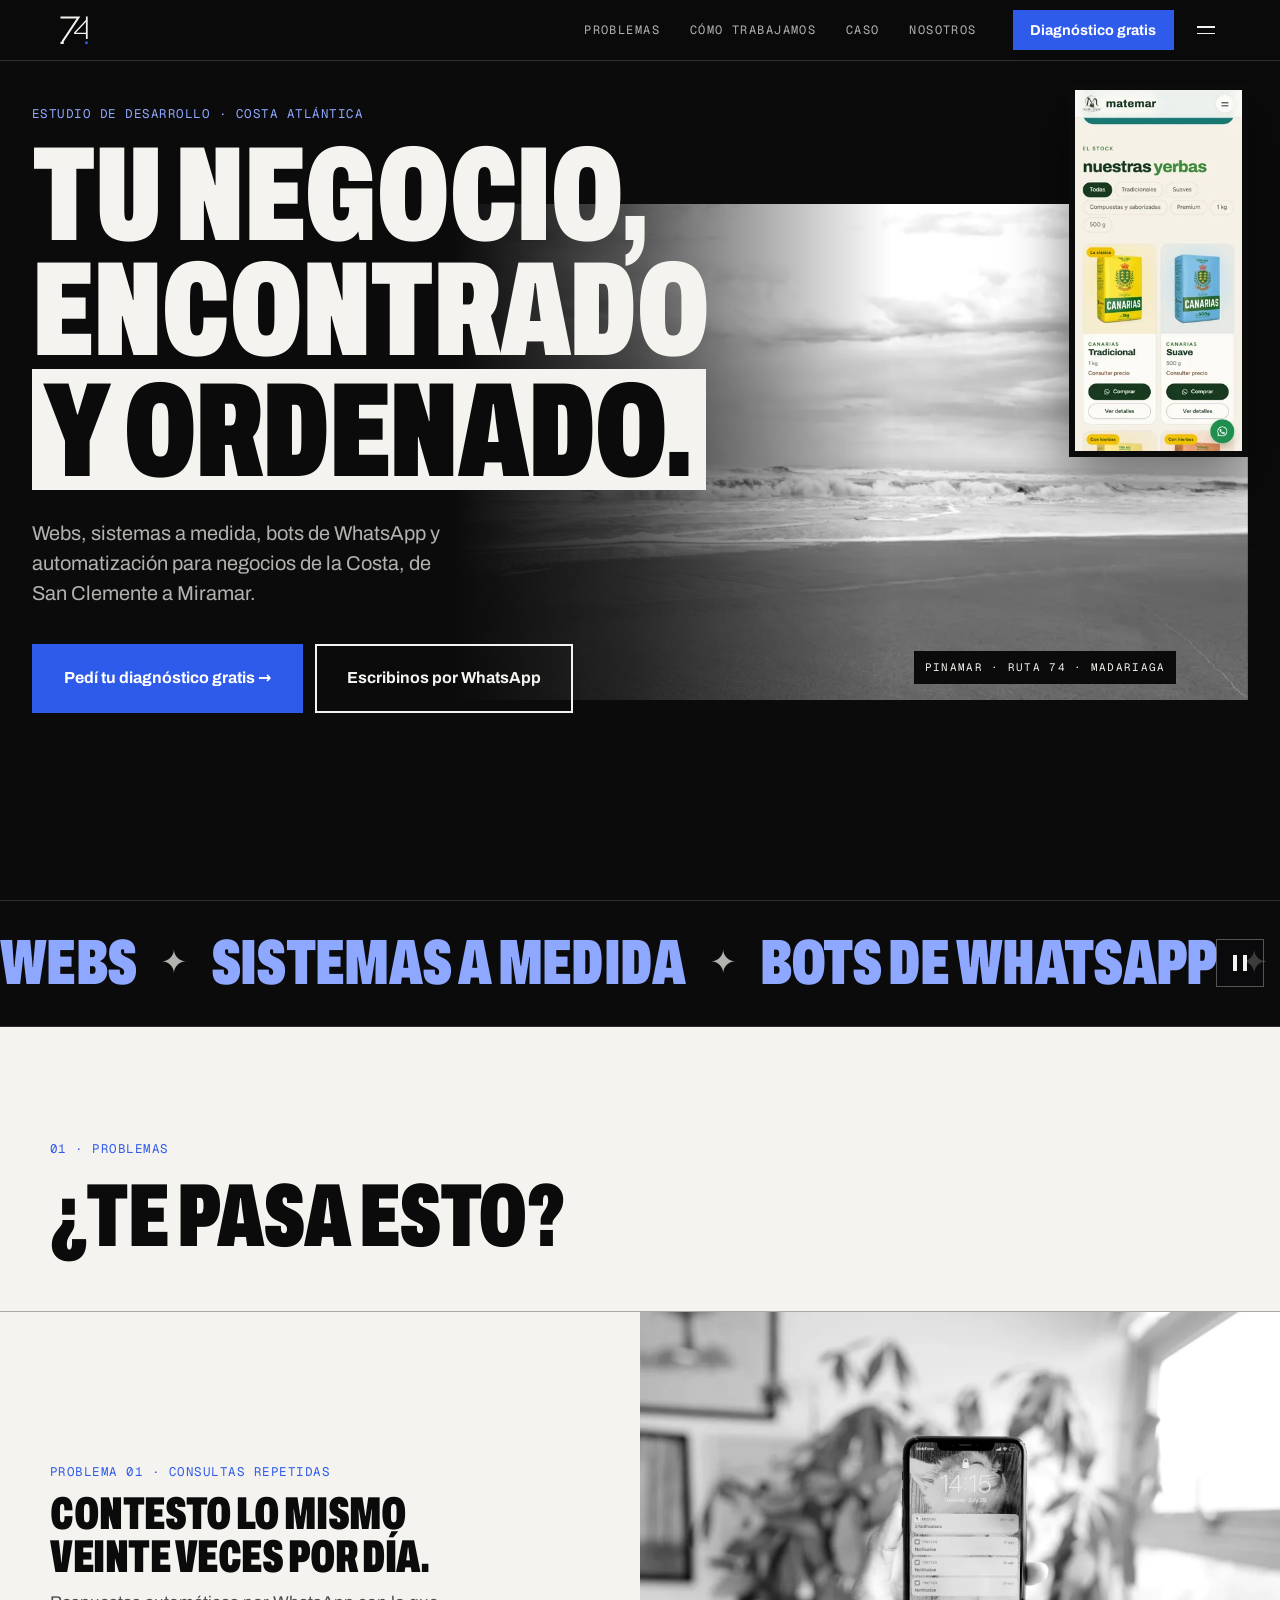
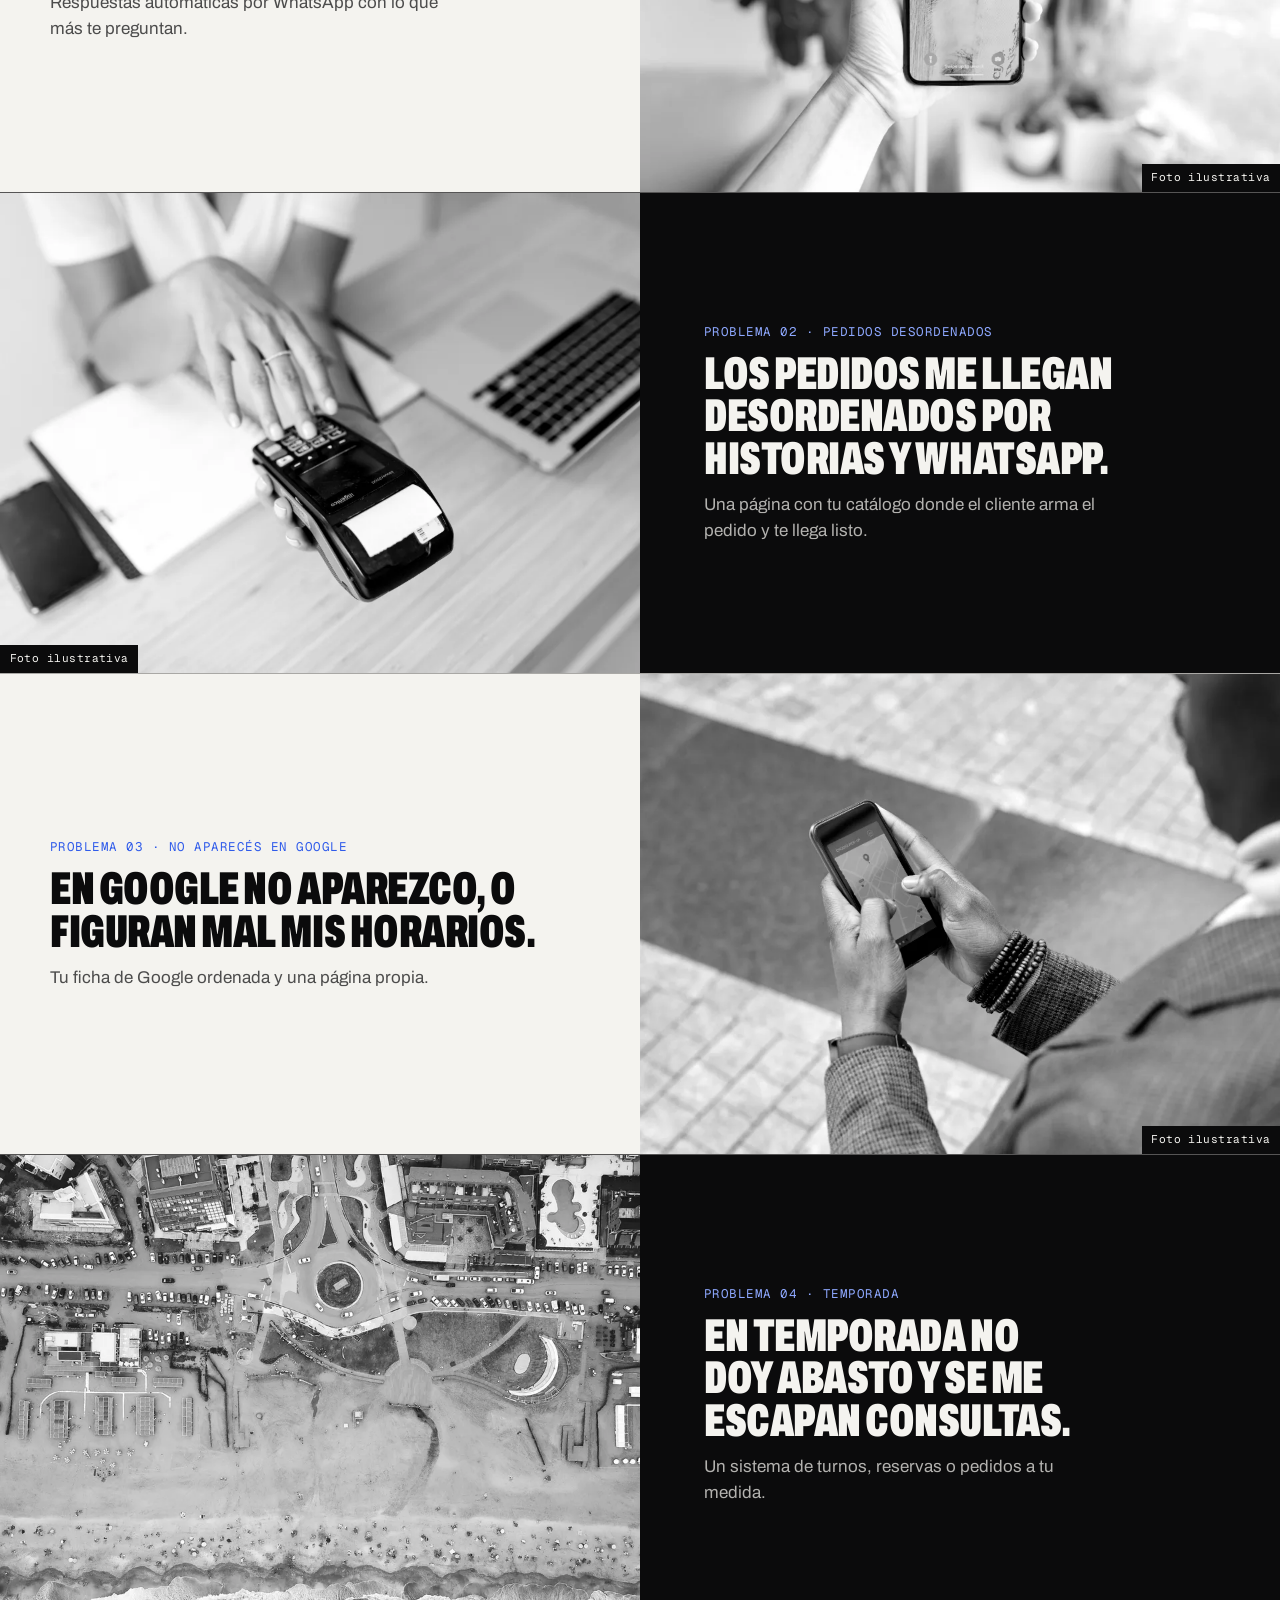
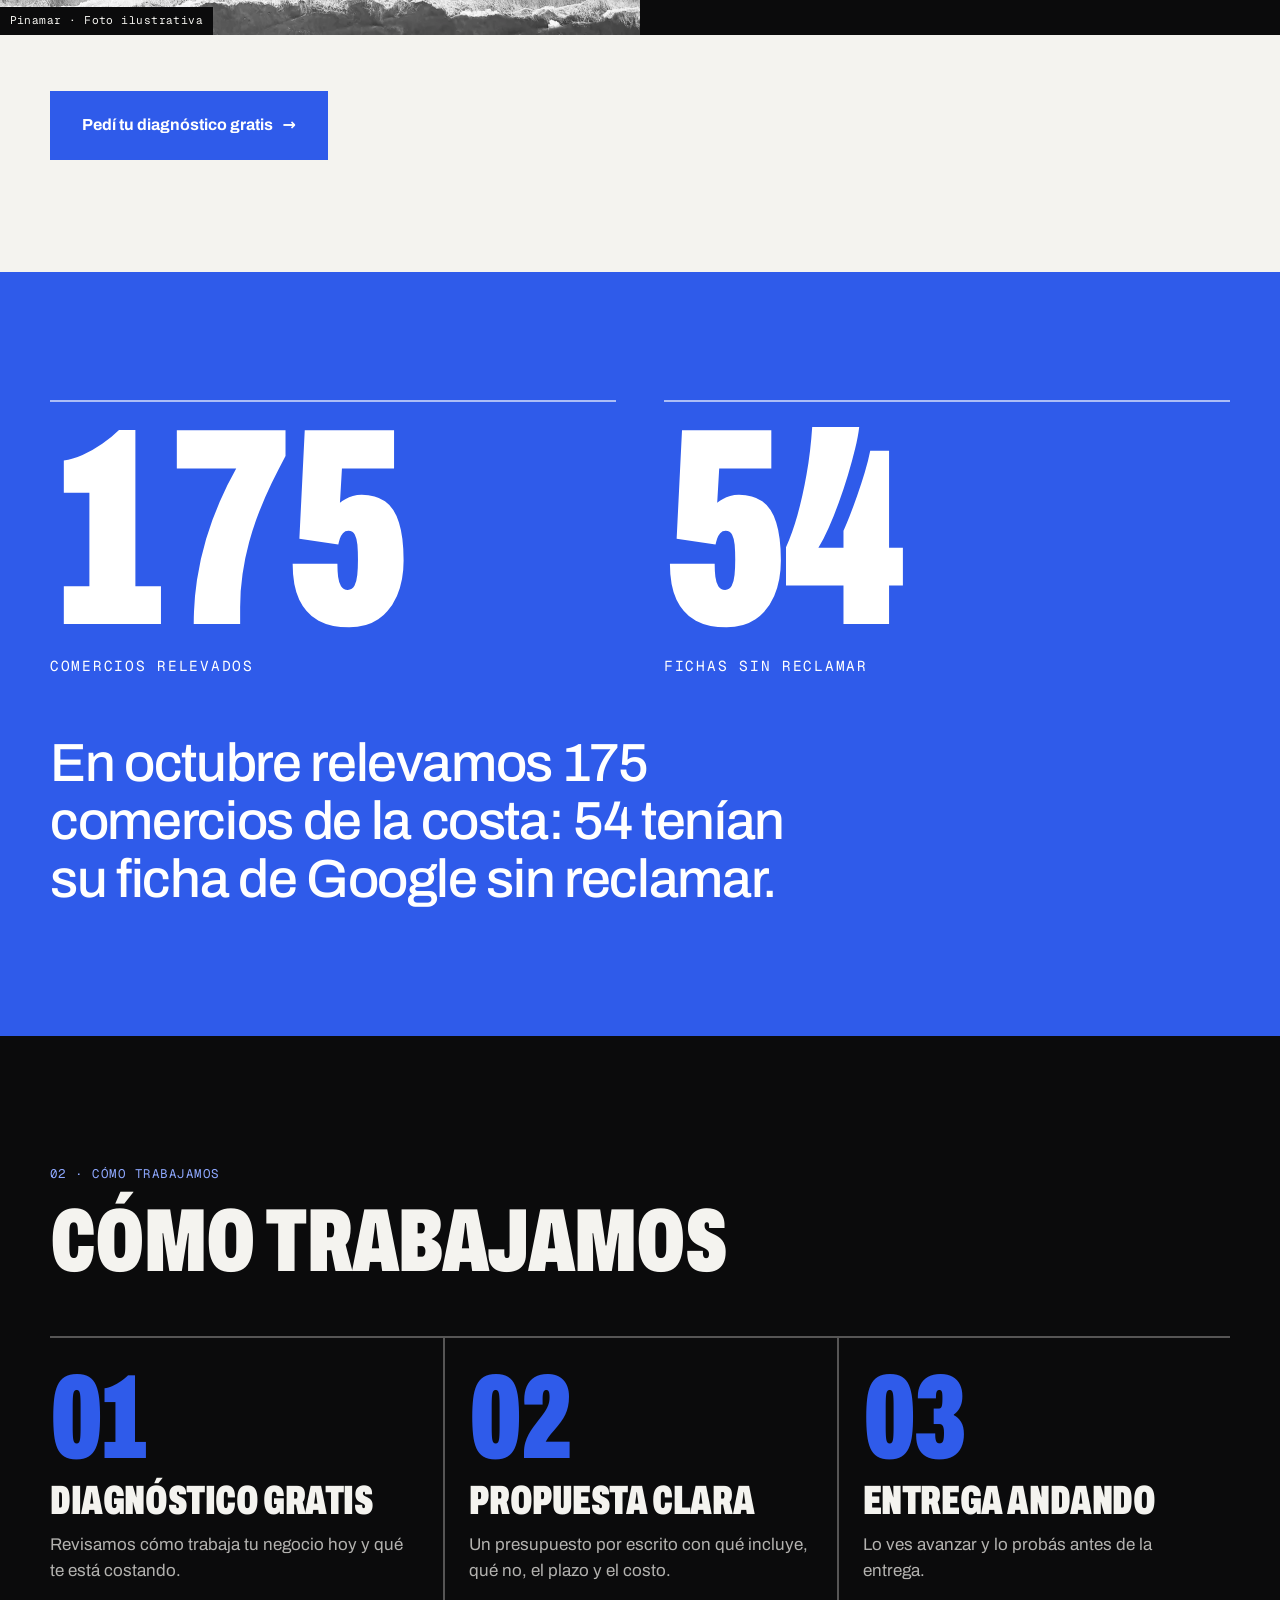
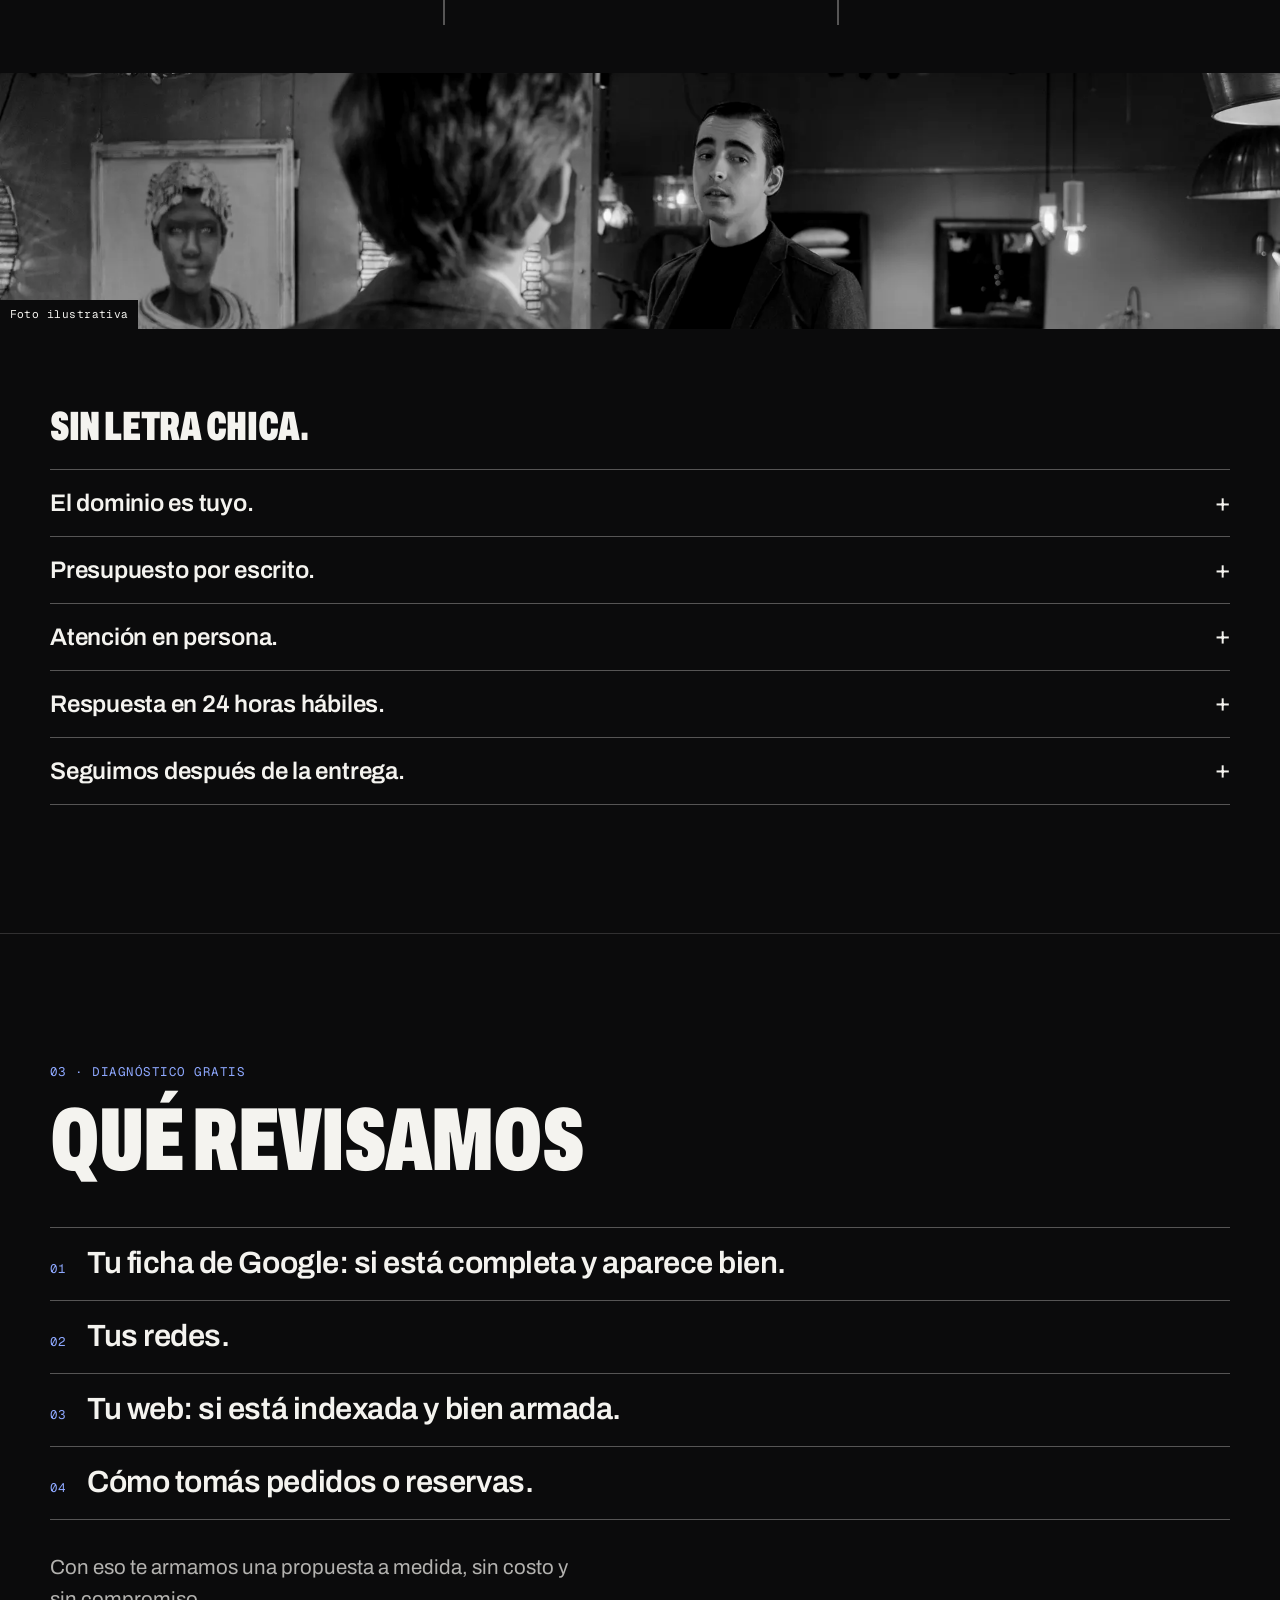
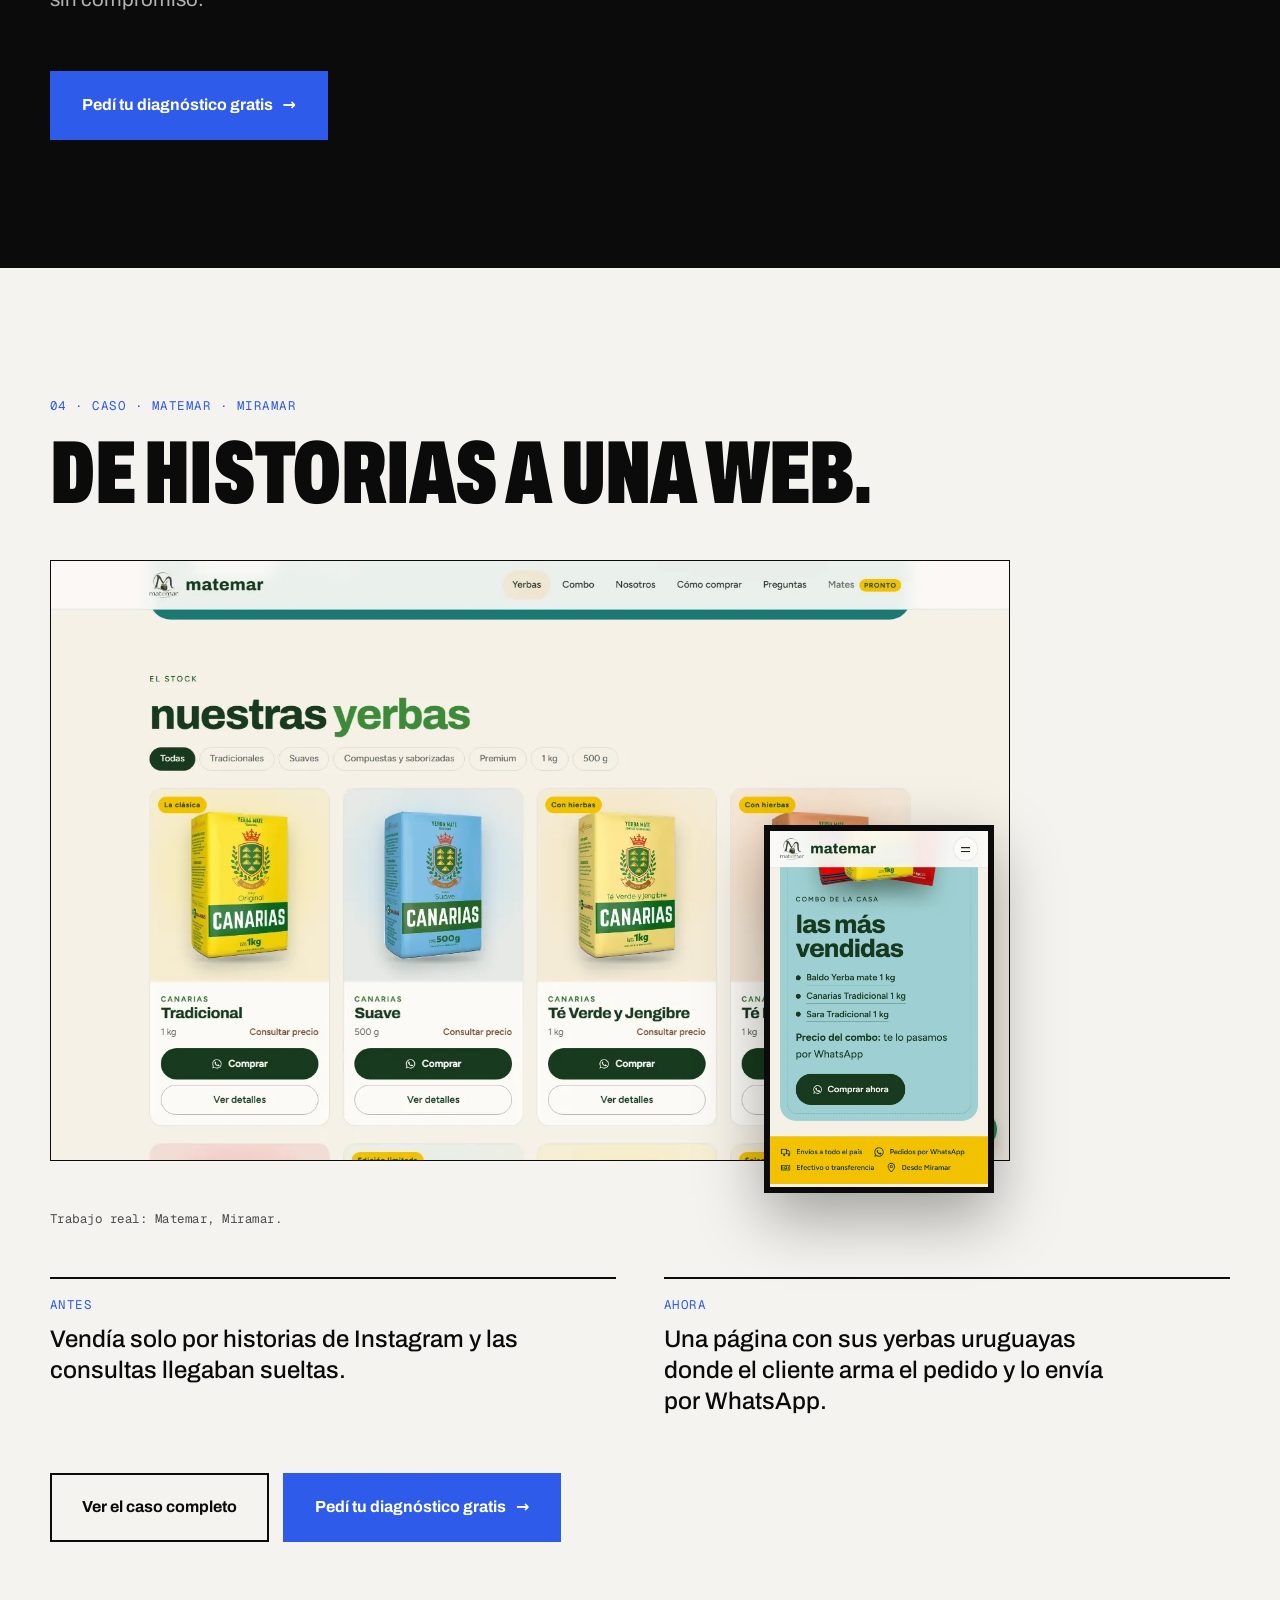
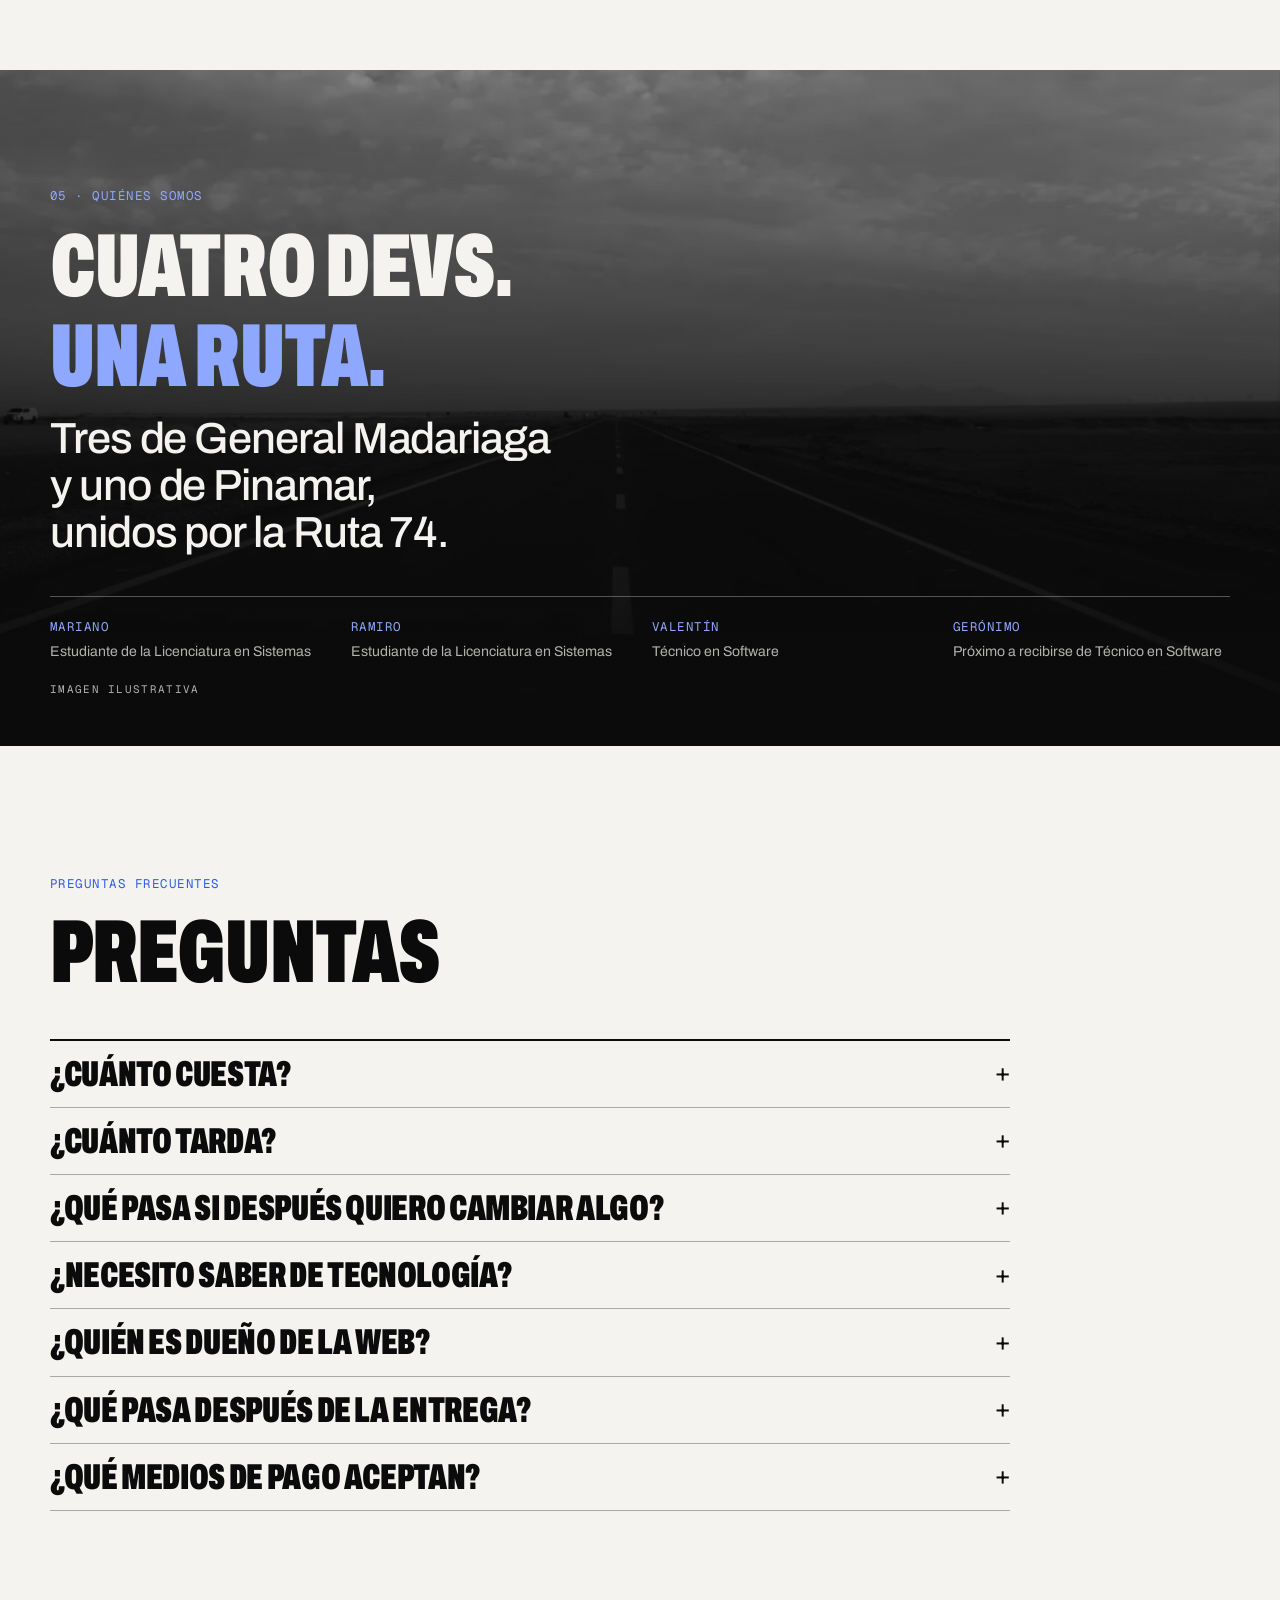
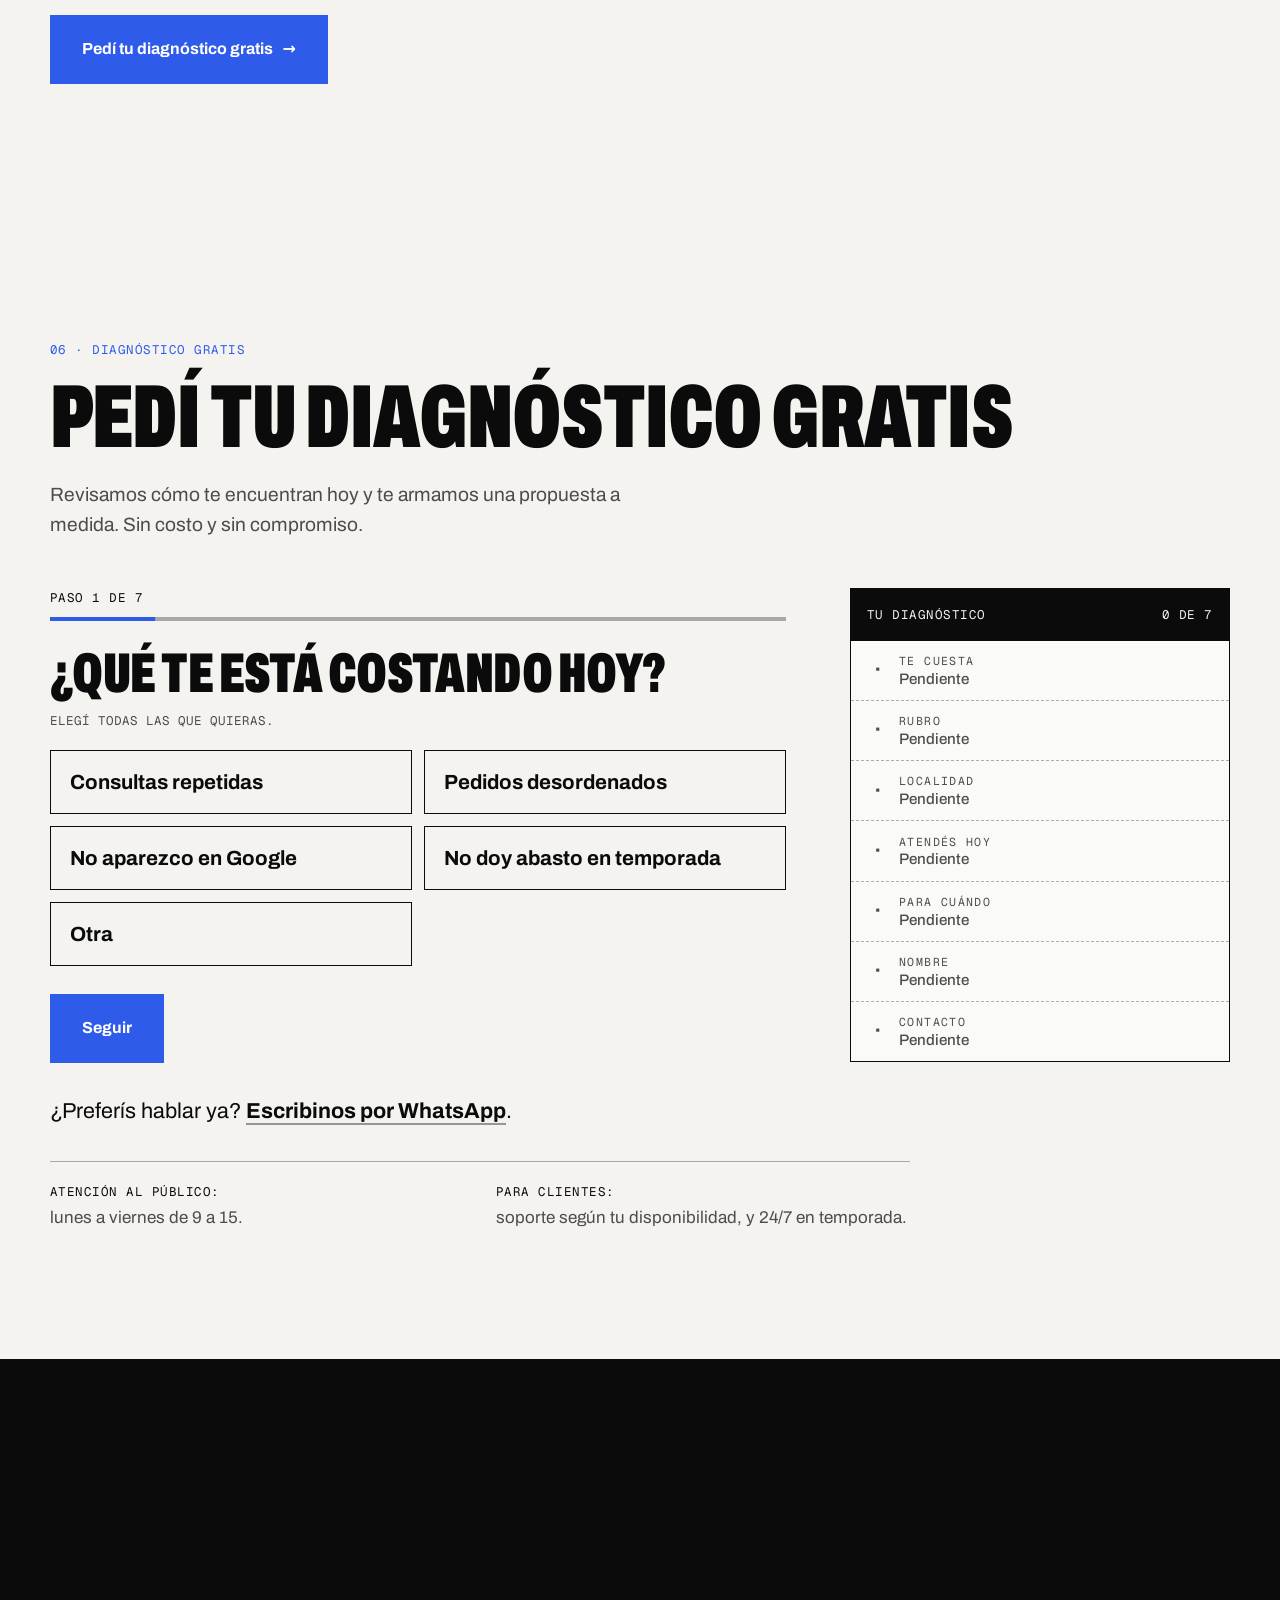
==== commit cf7b4560: "Problema 04: foto aérea de Pinamar en temporada (Bunge y Av. del Mar, Unsplash, Juan Cruz Mountford)" ====
--- a/index.html
+++ b/index.html
@@ -311,7 +311,7 @@
   <!-- Imagen LCP del inicio (misma que el <img> de #inicio) -->
   <link rel="preload" as="image" href="assets/img/stock/inicio-mar-1280.webp" imagesrcset="assets/img/stock/inicio-mar-640.webp 640w, assets/img/stock/inicio-mar-960.webp 960w, assets/img/stock/inicio-mar-1280.webp 1280w, assets/img/stock/inicio-mar-1920.webp 1920w" imagesizes="(min-width: 1100px) 1080px, 100vw" fetchpriority="high" />
 
-  <link rel="stylesheet" href="css/styles.css?v=57" />
+  <link rel="stylesheet" href="css/styles.css?v=58" />
   <!-- Clases del <head>, antes del primer pintado para que no parpadee.
        "js": hay JavaScript. "mov": además se pueden usar las animaciones (sin reduced-motion).
        "con-carga": la carga inicial (el 74 que vuela al logo), solo si hay JS, no hay
@@ -508,8 +508,8 @@
           </li>
           <li class="tarjeta" data-tema="tinta" style="--i:3">
             <figure class="tarjeta__foto foto">
-              <img src="assets/img/stock/temporada-480.webp" srcset="assets/img/stock/temporada-480.webp 480w, assets/img/stock/temporada-960.webp 960w" sizes="(min-width: 900px) 40vw, 90vw" width="480" height="360" loading="lazy" decoding="async" alt="Terraza de un restaurante frente al mar, llena de gente en verano">
-              <figcaption class="foto__nota">Foto ilustrativa</figcaption>
+              <img src="assets/img/stock/temporada-pinamar-480.webp" srcset="assets/img/stock/temporada-pinamar-480.webp 480w, assets/img/stock/temporada-pinamar-960.webp 960w" sizes="(min-width: 900px) 40vw, 90vw" width="480" height="360" loading="lazy" decoding="async" alt="Pinamar desde el aire en verano: la rotonda de Bunge y Avenida del Mar, autos estacionados y la playa llena">
+              <figcaption class="foto__nota">Pinamar · Foto ilustrativa</figcaption>
             </figure>
             <div class="tarjeta__texto">
               <span class="tarjeta__n mono">Problema 04 · Temporada</span>
@@ -962,7 +962,7 @@
 
   <!-- Lenis 1.3.29 (MIT, darkroom.engineering): scroll suave con la rueda; local, ver assets/vendor/LICENSE-lenis.txt -->
   <script src="assets/vendor/lenis.min.js?v=1" defer></script>
-  <script src="js/main.js?v=57" defer></script>
+  <script src="js/main.js?v=58" defer></script>
   <script>
     document.getElementById('year').textContent = new Date().getFullYear();
   </script>
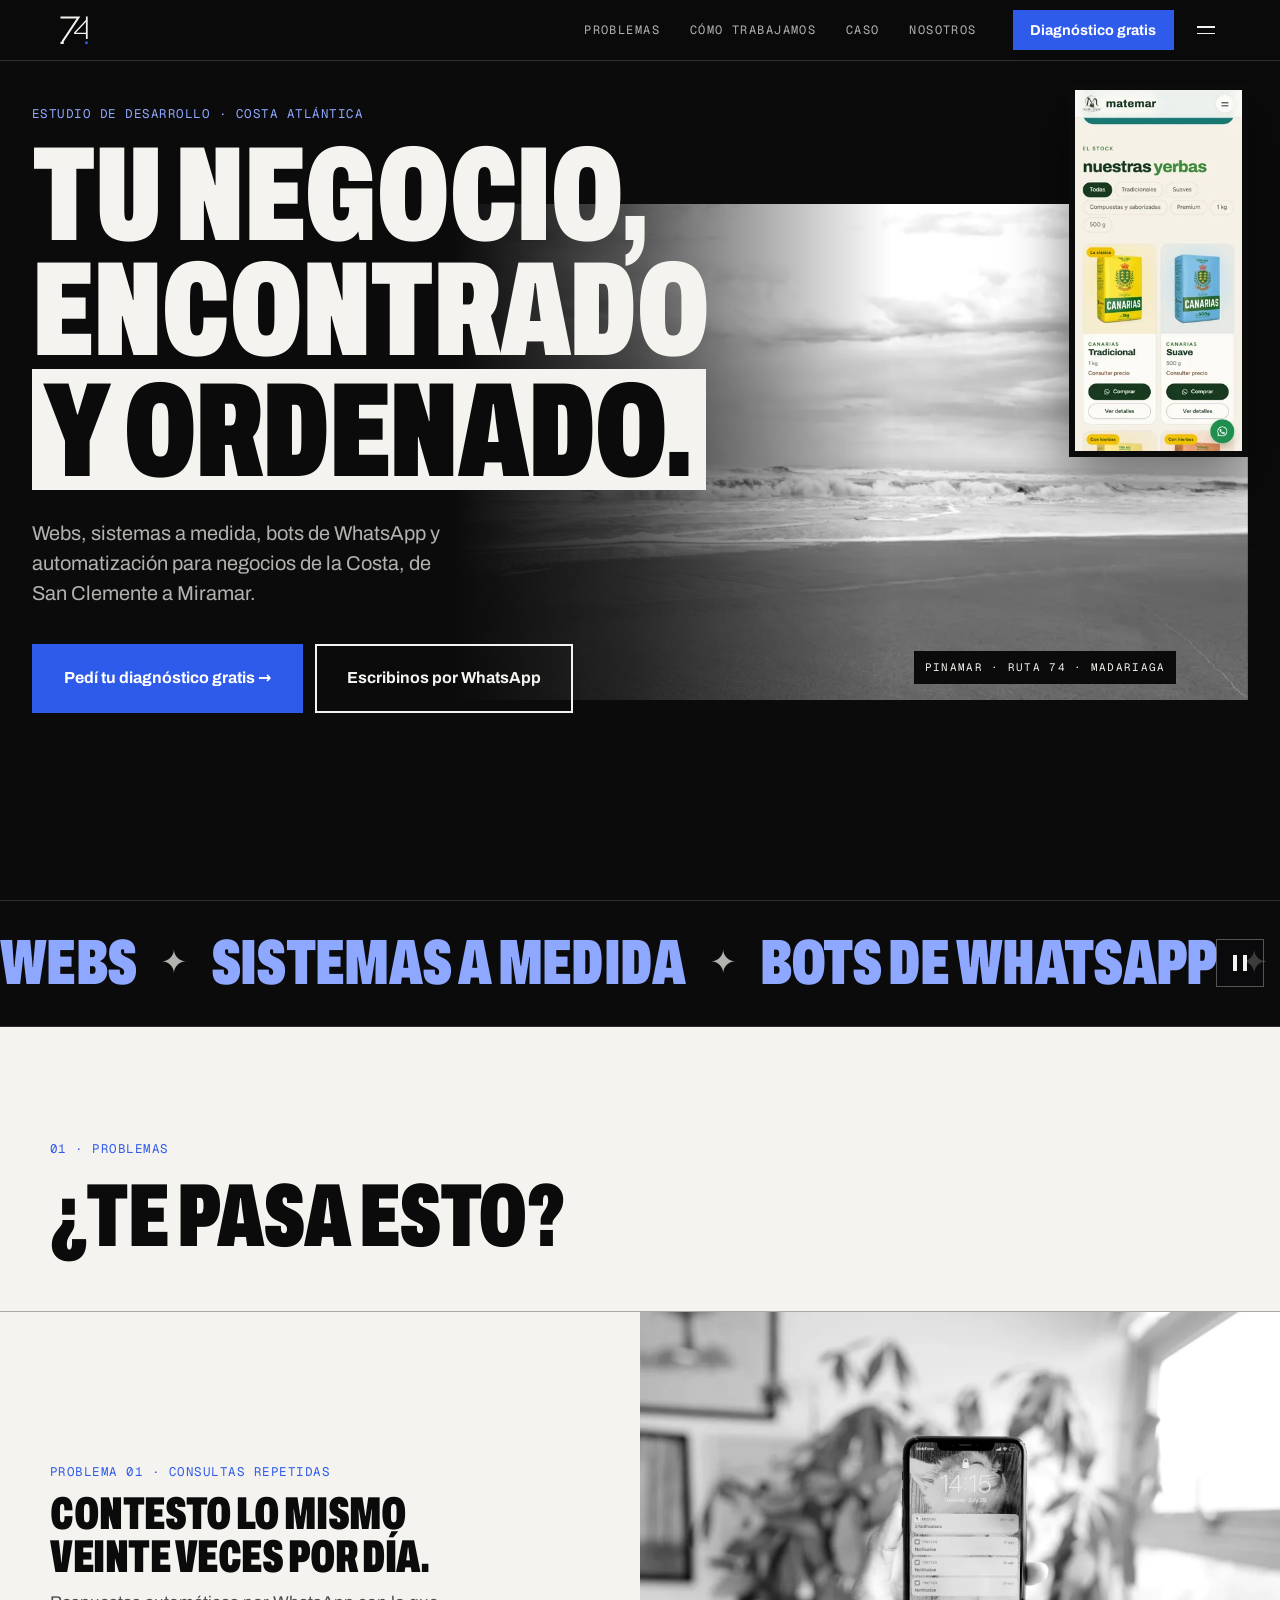
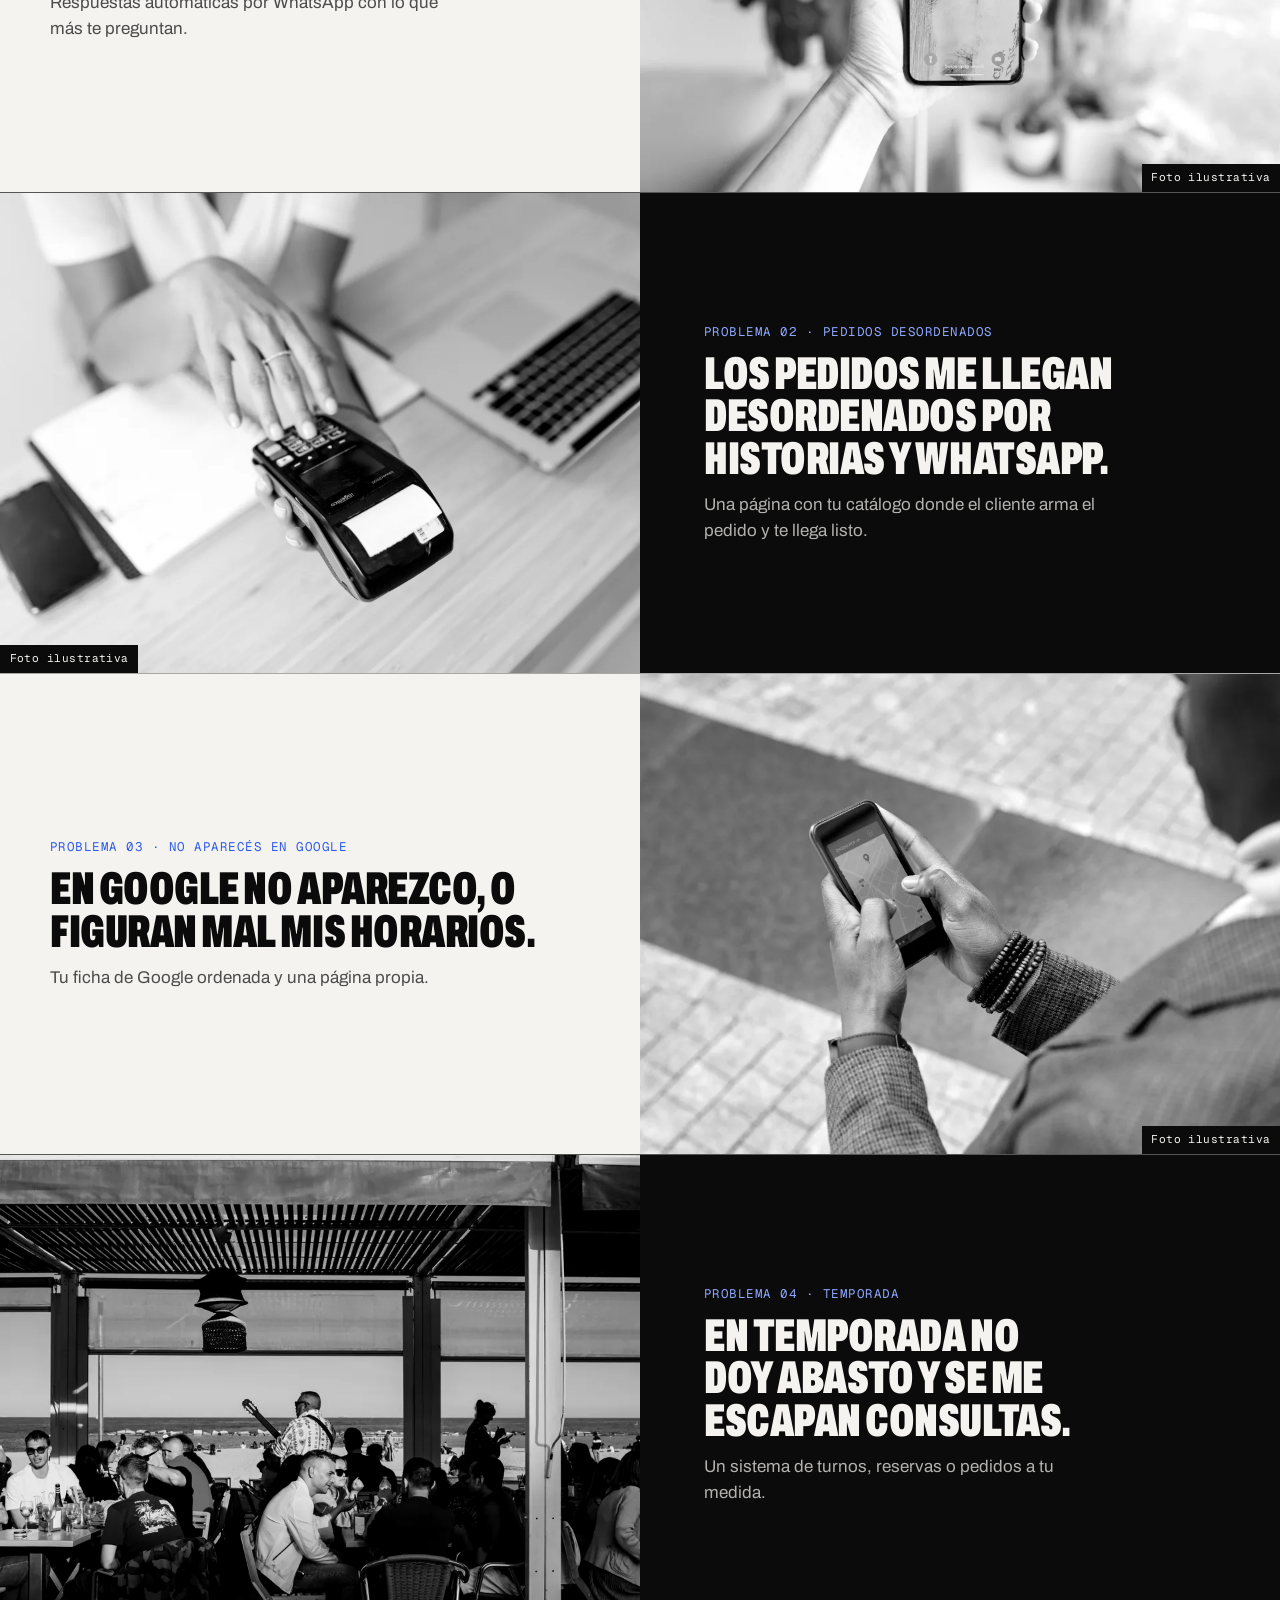
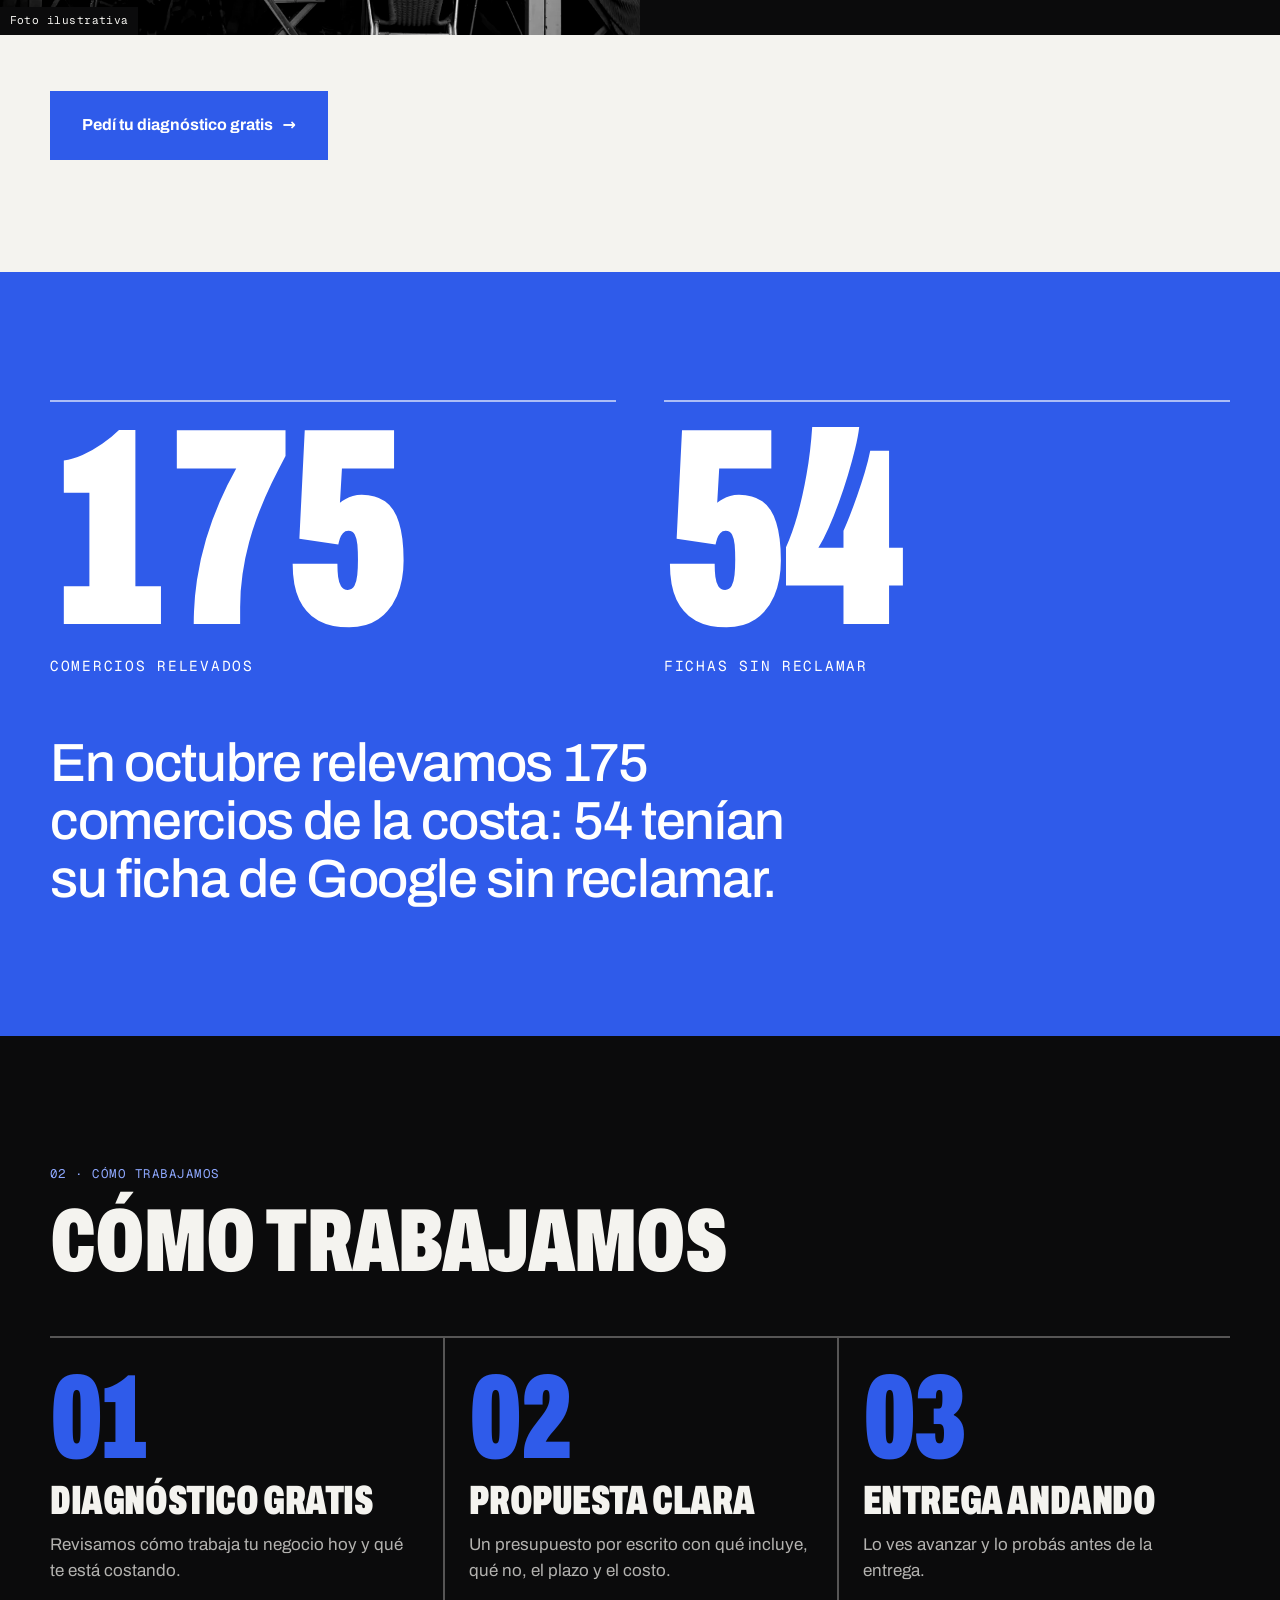
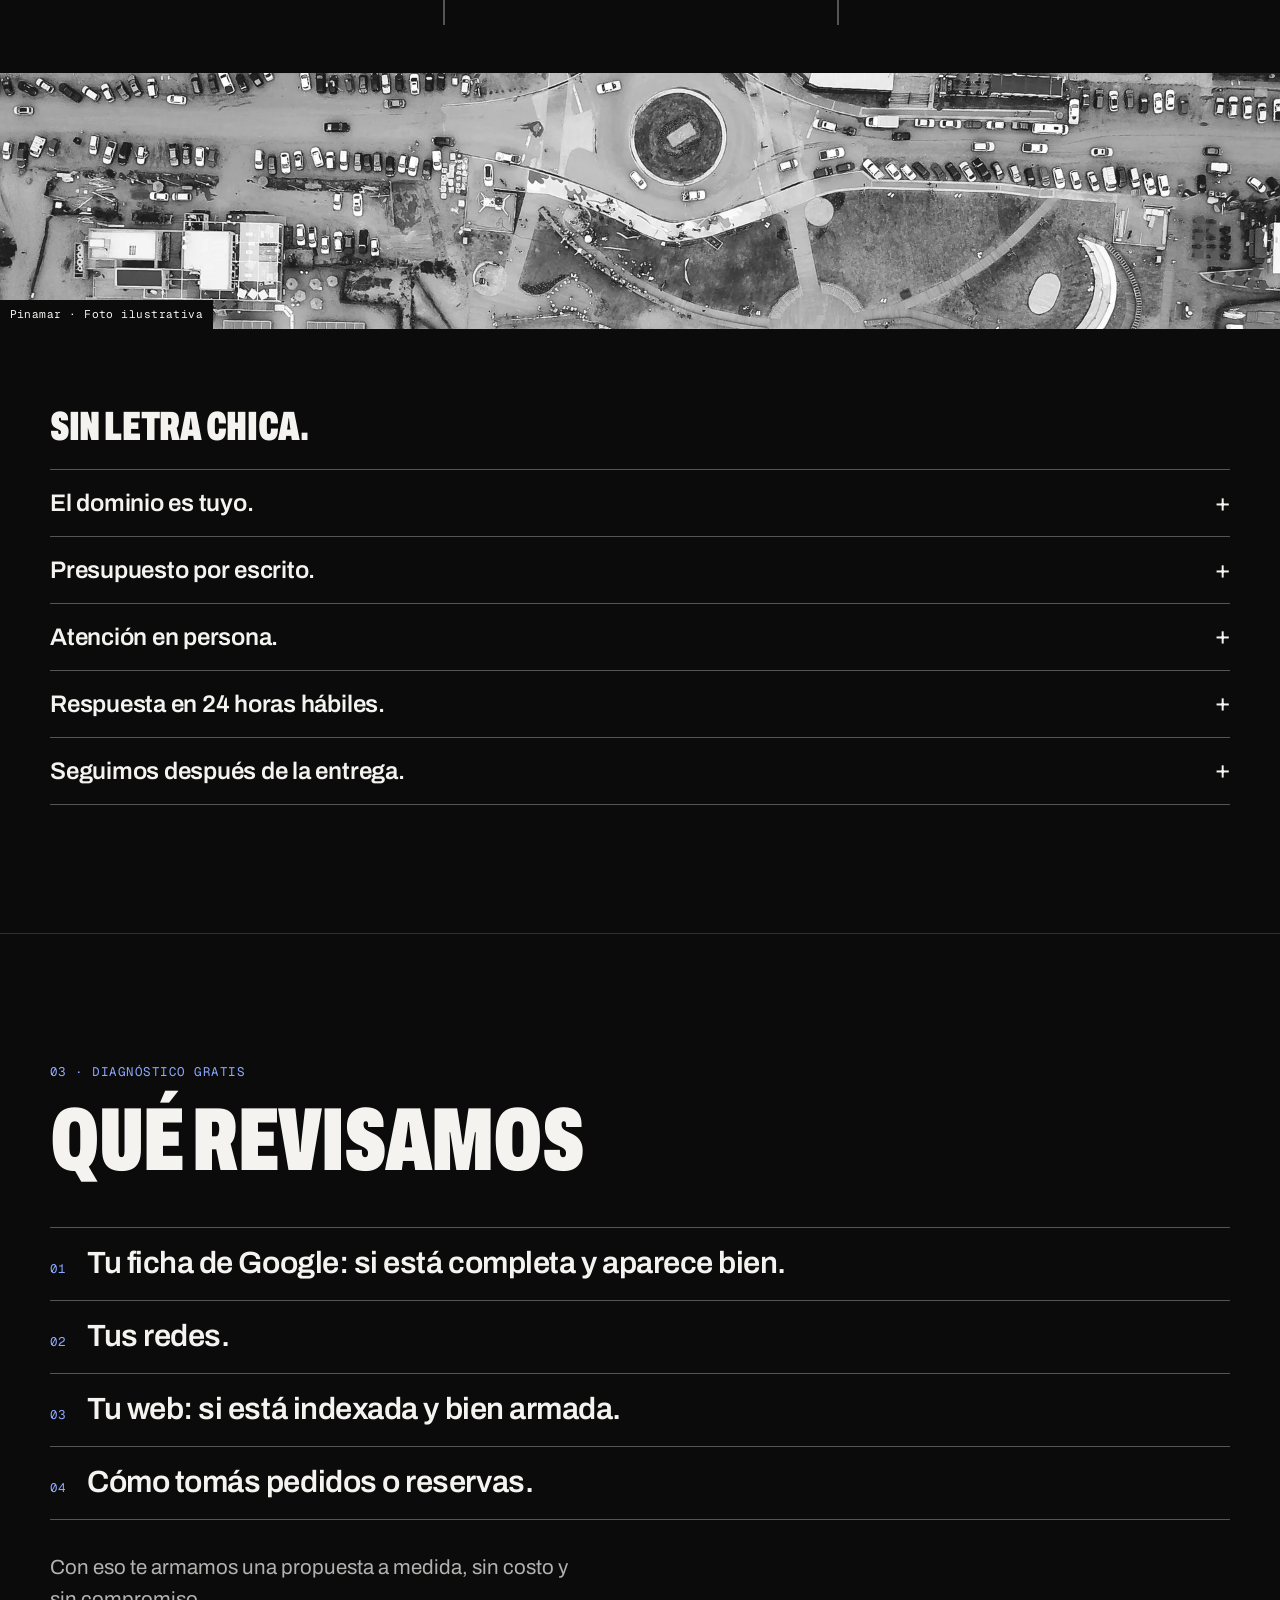
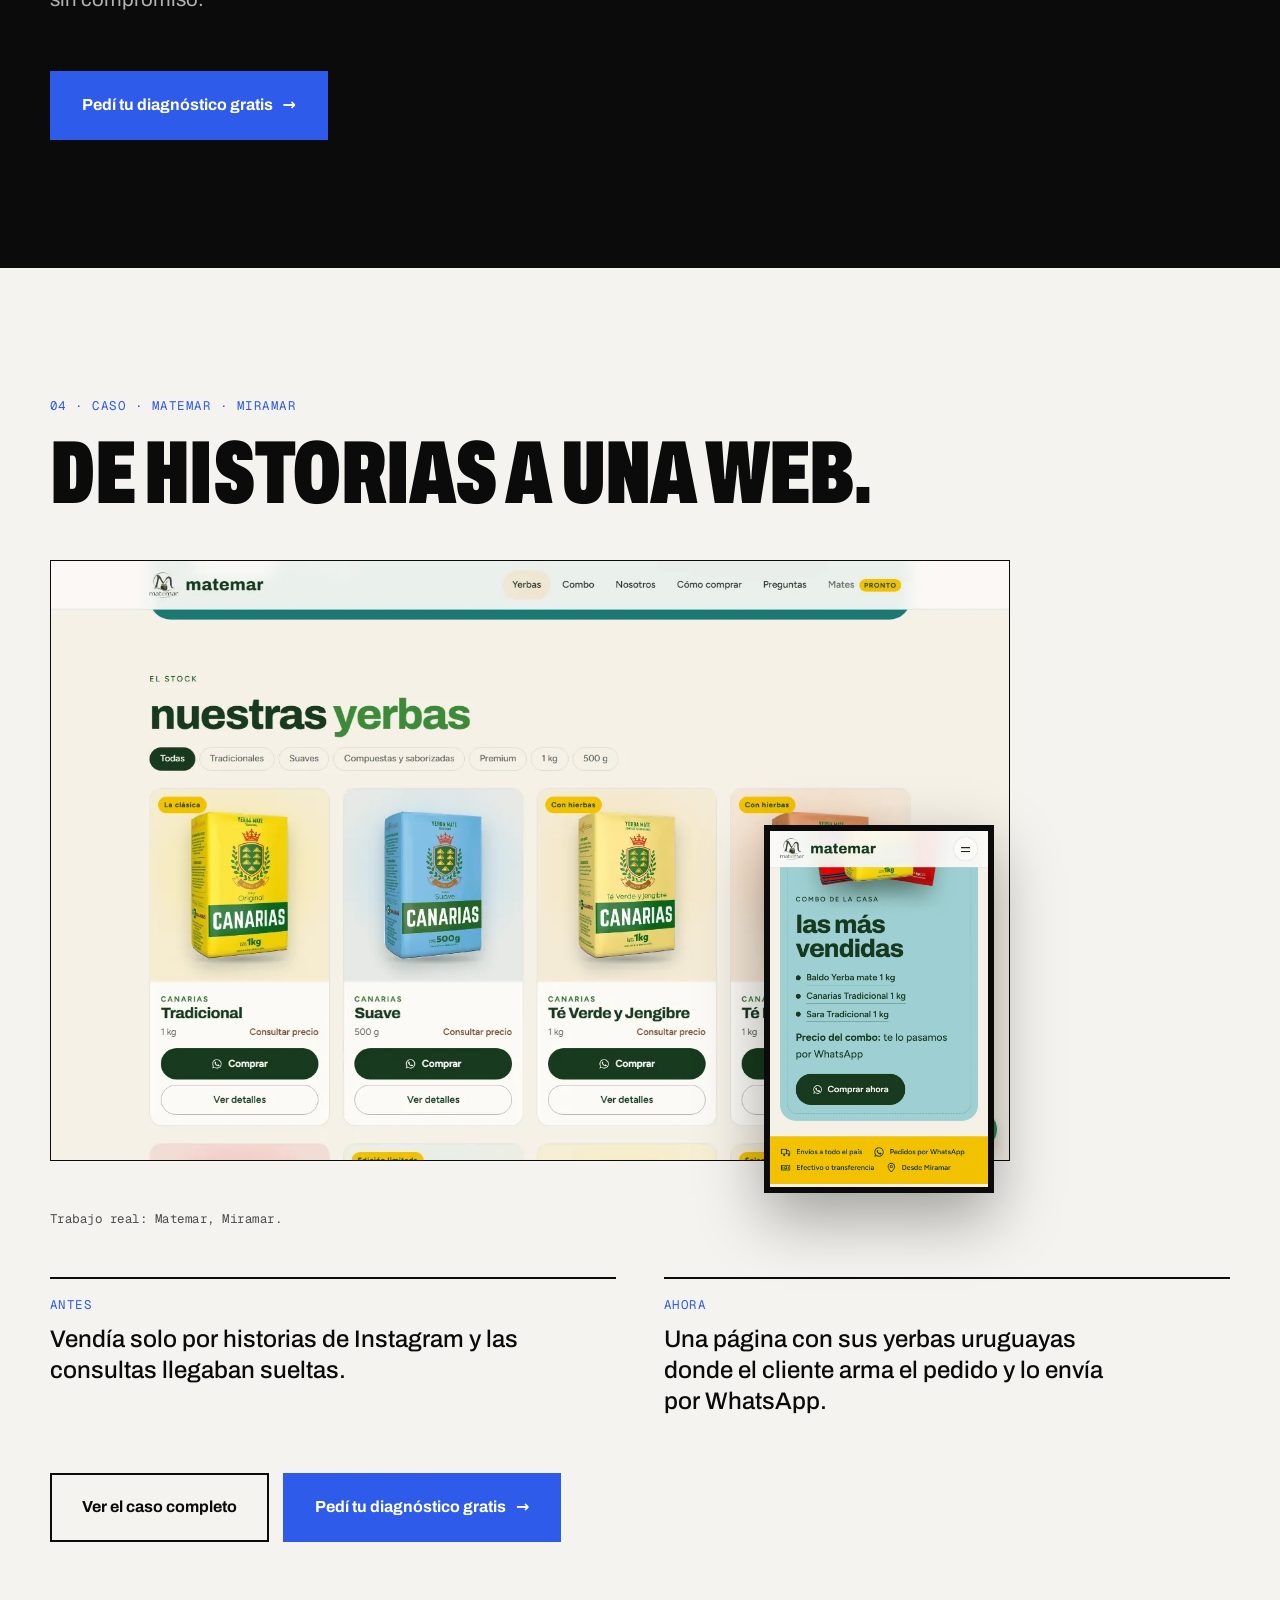
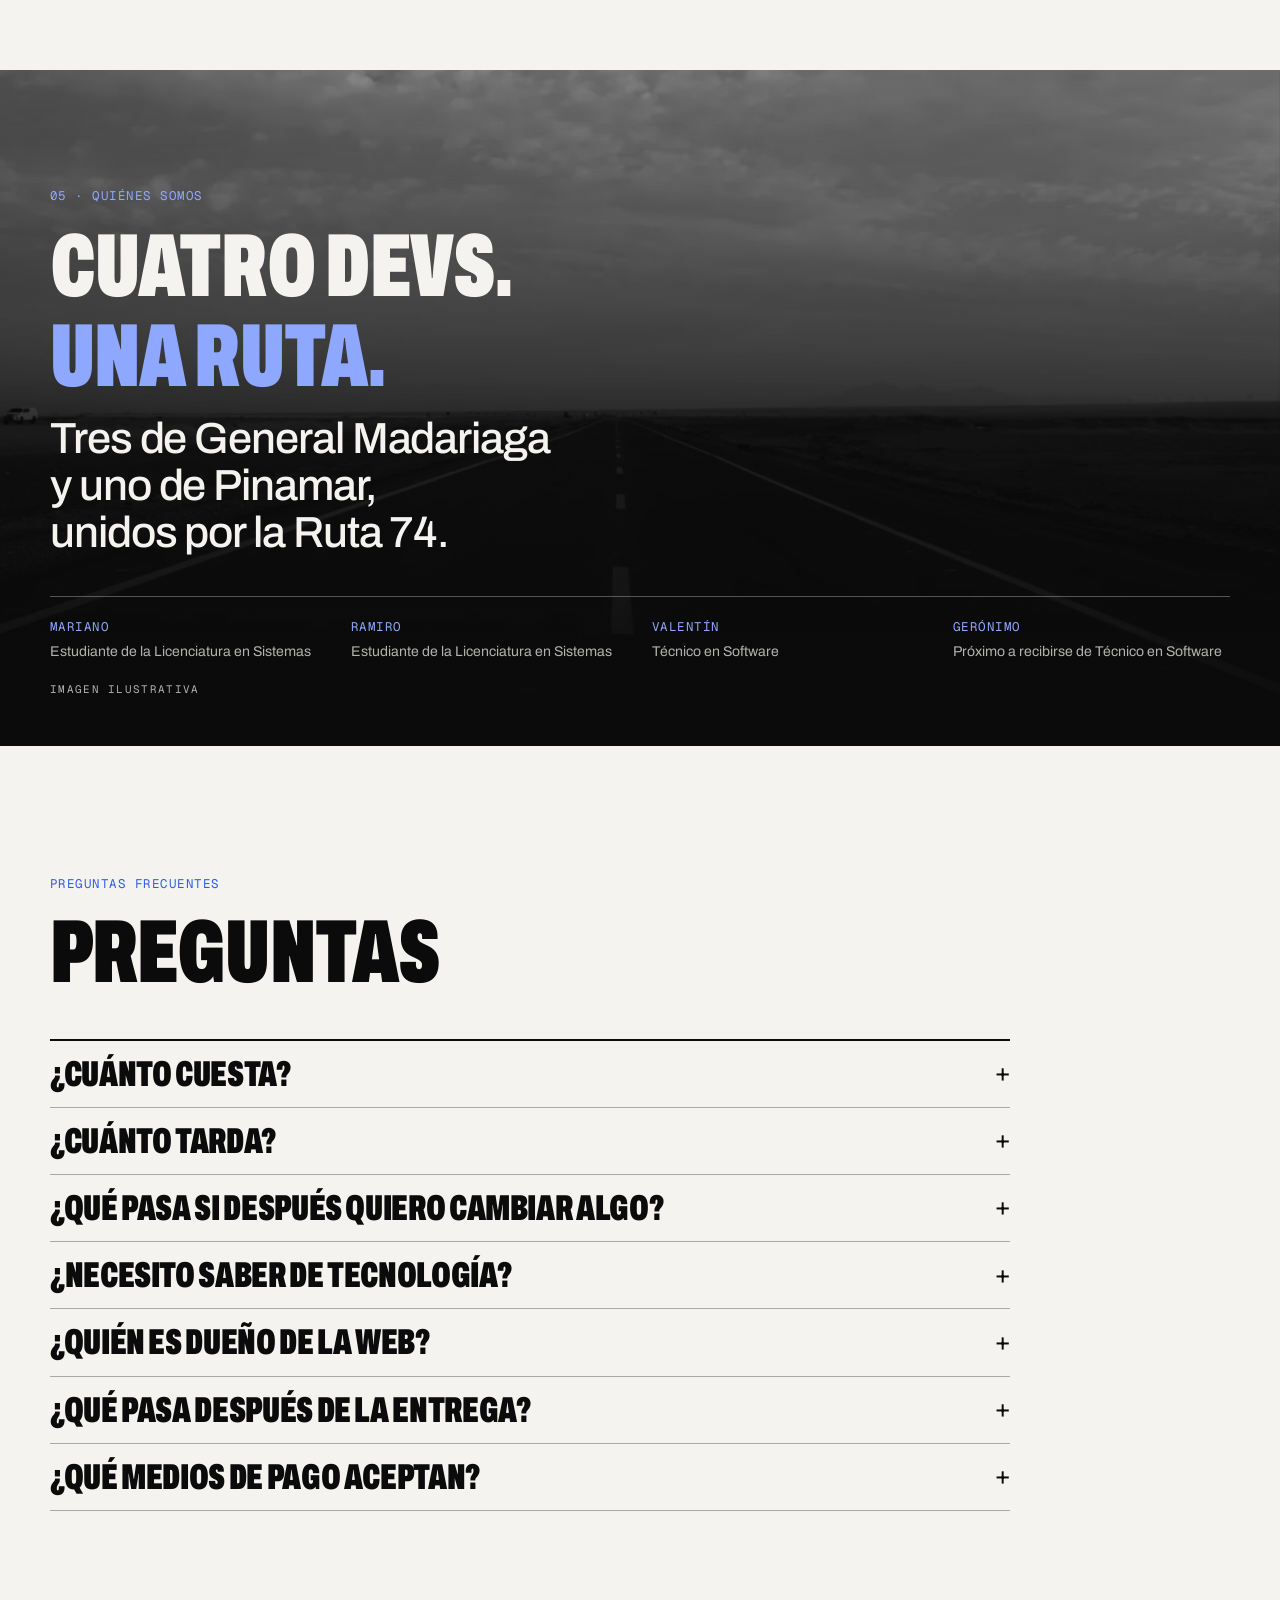
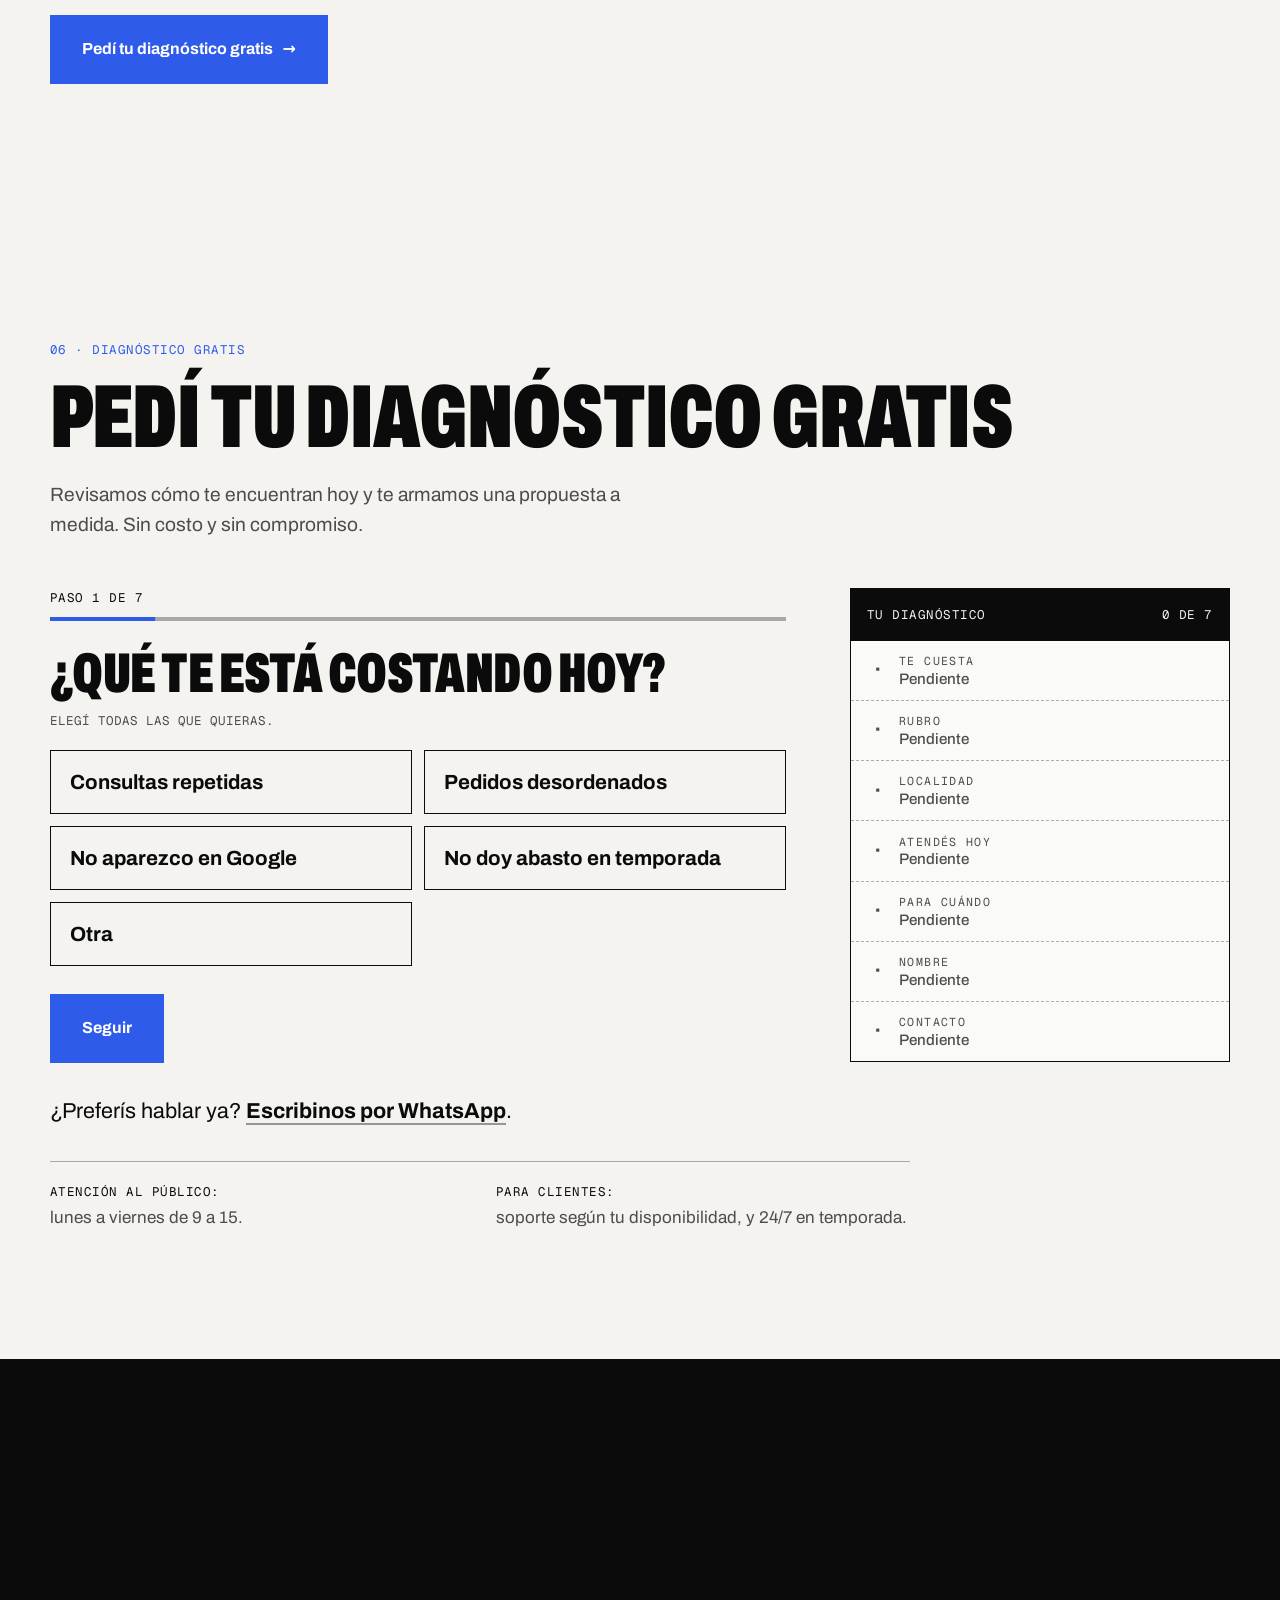
==== commit af3011c0: "Cómo trabajamos: panorama aérea de Pinamar (rotonda de Bunge y Av. del Mar); Problema 04 vuelve a la" ====
--- a/index.html
+++ b/index.html
@@ -311,7 +311,7 @@
   <!-- Imagen LCP del inicio (misma que el <img> de #inicio) -->
   <link rel="preload" as="image" href="assets/img/stock/inicio-mar-1280.webp" imagesrcset="assets/img/stock/inicio-mar-640.webp 640w, assets/img/stock/inicio-mar-960.webp 960w, assets/img/stock/inicio-mar-1280.webp 1280w, assets/img/stock/inicio-mar-1920.webp 1920w" imagesizes="(min-width: 1100px) 1080px, 100vw" fetchpriority="high" />
 
-  <link rel="stylesheet" href="css/styles.css?v=58" />
+  <link rel="stylesheet" href="css/styles.css?v=59" />
   <!-- Clases del <head>, antes del primer pintado para que no parpadee.
        "js": hay JavaScript. "mov": además se pueden usar las animaciones (sin reduced-motion).
        "con-carga": la carga inicial (el 74 que vuela al logo), solo si hay JS, no hay
@@ -508,8 +508,8 @@
           </li>
           <li class="tarjeta" data-tema="tinta" style="--i:3">
             <figure class="tarjeta__foto foto">
-              <img src="assets/img/stock/temporada-pinamar-480.webp" srcset="assets/img/stock/temporada-pinamar-480.webp 480w, assets/img/stock/temporada-pinamar-960.webp 960w" sizes="(min-width: 900px) 40vw, 90vw" width="480" height="360" loading="lazy" decoding="async" alt="Pinamar desde el aire en verano: la rotonda de Bunge y Avenida del Mar, autos estacionados y la playa llena">
-              <figcaption class="foto__nota">Pinamar · Foto ilustrativa</figcaption>
+              <img src="assets/img/stock/temporada-480.webp" srcset="assets/img/stock/temporada-480.webp 480w, assets/img/stock/temporada-960.webp 960w" sizes="(min-width: 900px) 40vw, 90vw" width="480" height="360" loading="lazy" decoding="async" alt="Terraza de un restaurante frente al mar, llena de gente en verano">
+              <figcaption class="foto__nota">Foto ilustrativa</figcaption>
             </figure>
             <div class="tarjeta__texto">
               <span class="tarjeta__n mono">Problema 04 · Temporada</span>
@@ -572,8 +572,8 @@
           </li>
         </ol>
         <figure class="foto foto--ancha como__foto" data-revelar="imagen">
-          <img src="assets/img/stock/mostrador-charla-960.webp" srcset="assets/img/stock/mostrador-charla-960.webp 960w, assets/img/stock/mostrador-charla-1920.webp 1920w" sizes="(min-width: 900px) 100vw, 90vw" width="960" height="540" loading="lazy" decoding="async" alt="Dos personas conversando en el mostrador de un local">
-          <figcaption class="foto__nota">Foto ilustrativa</figcaption>
+          <img src="assets/img/stock/como-pinamar-960.webp" srcset="assets/img/stock/como-pinamar-960.webp 960w, assets/img/stock/como-pinamar-1920.webp 1920w" sizes="(min-width: 900px) 100vw, 90vw" width="960" height="540" loading="lazy" decoding="async" alt="Pinamar desde el aire en verano: la rotonda de Bunge y Avenida del Mar, autos estacionados y la playa llena">
+          <figcaption class="foto__nota">Pinamar · Foto ilustrativa</figcaption>
         </figure>
 
         <h3 class="subtitulo cond" data-revelar>Sin letra chica.</h3>
@@ -962,7 +962,7 @@
 
   <!-- Lenis 1.3.29 (MIT, darkroom.engineering): scroll suave con la rueda; local, ver assets/vendor/LICENSE-lenis.txt -->
   <script src="assets/vendor/lenis.min.js?v=1" defer></script>
-  <script src="js/main.js?v=58" defer></script>
+  <script src="js/main.js?v=59" defer></script>
   <script>
     document.getElementById('year').textContent = new Date().getFullYear();
   </script>
--- a/css/styles.css
+++ b/css/styles.css
@@ -3889,7 +3889,7 @@
     aspect-ratio: auto;
     object-fit: cover;
     border-radius: 0;
-    object-position: center 22%;
+    object-position: center 3%;
   }
 
   .como__foto.foto--pendiente p {
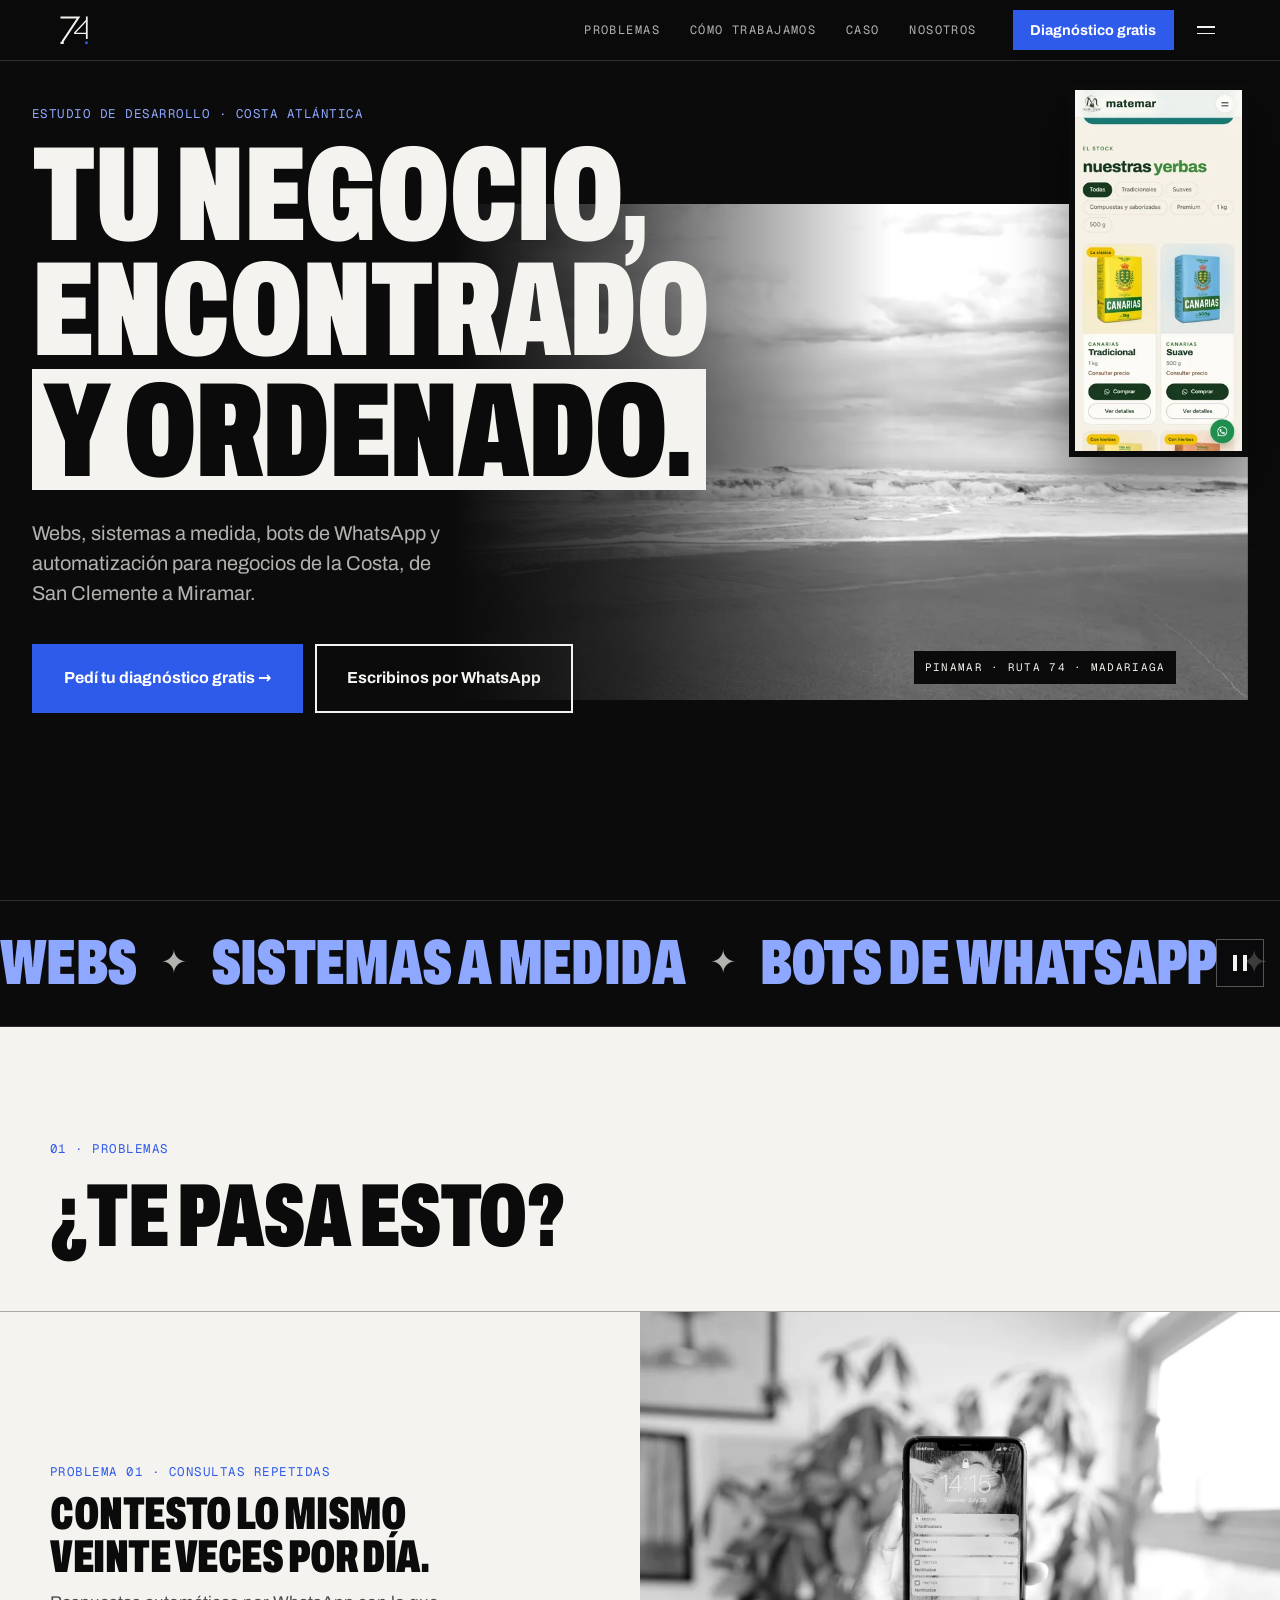
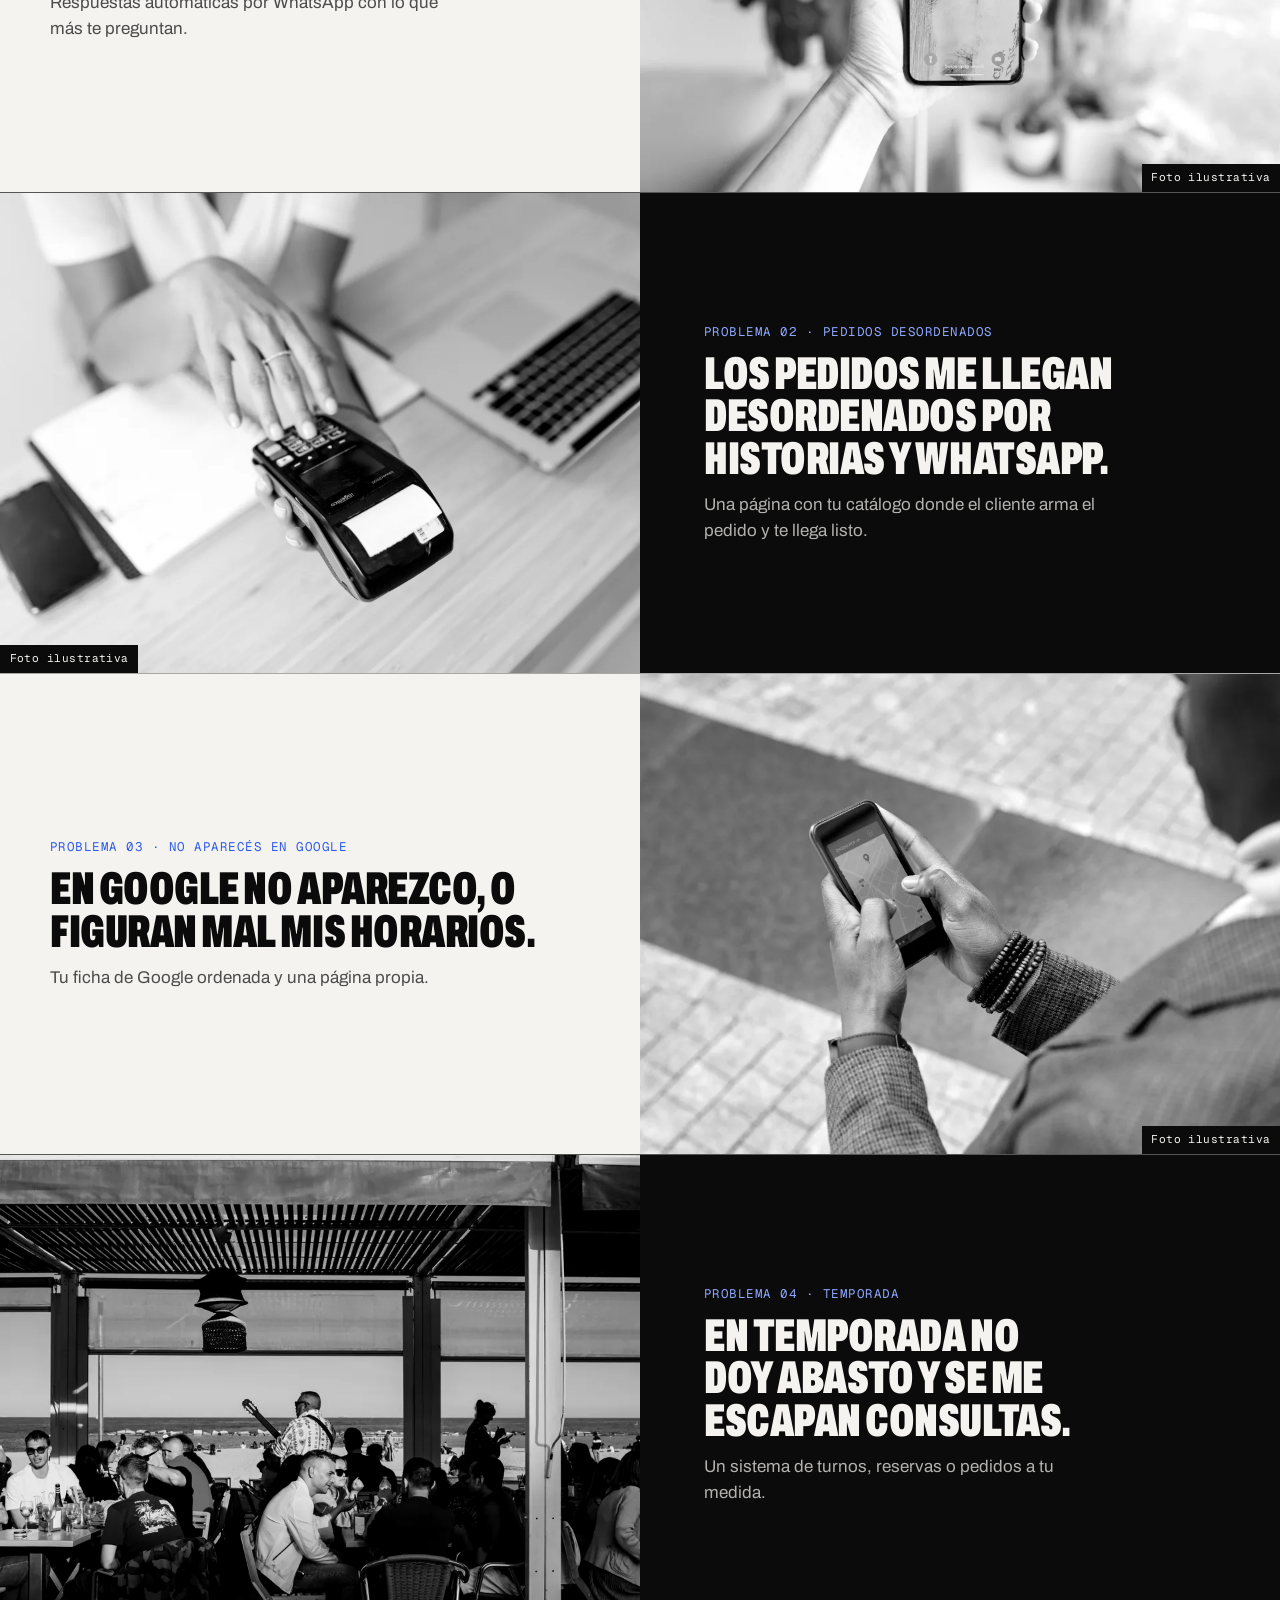
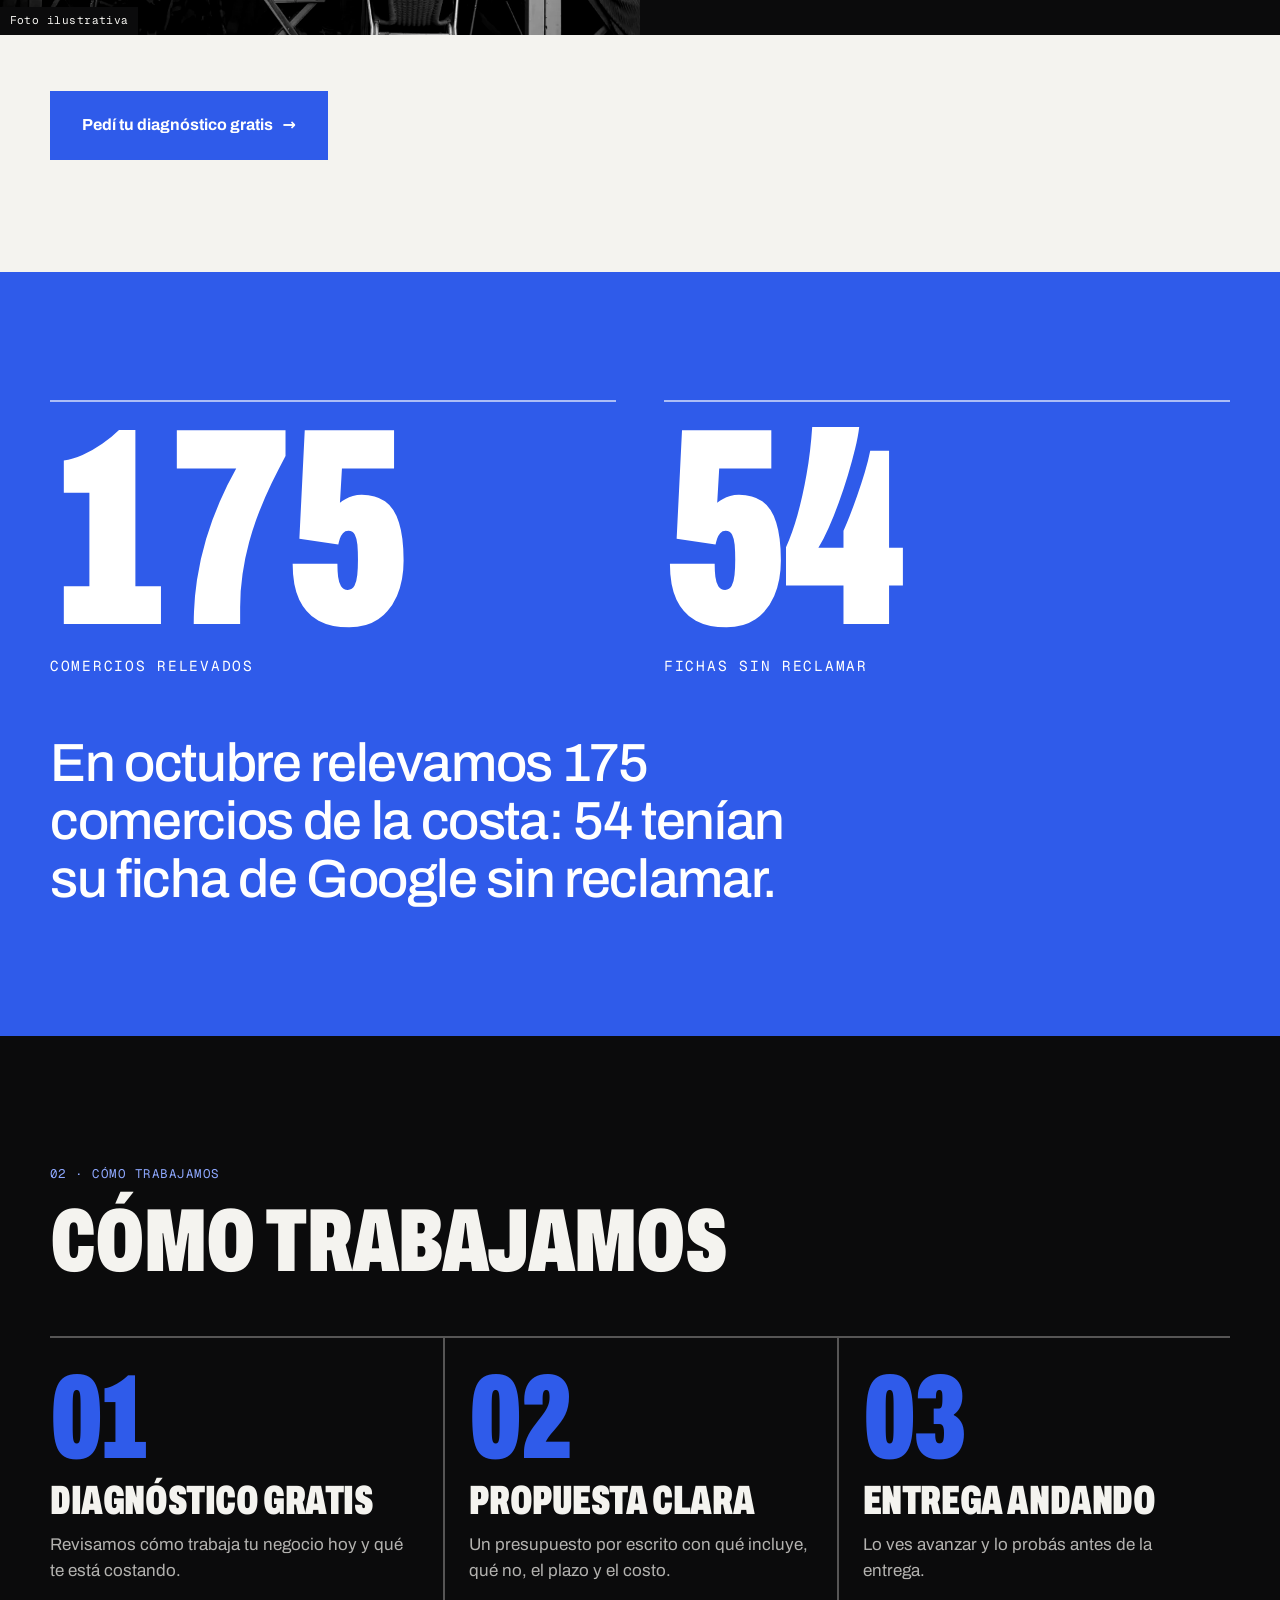
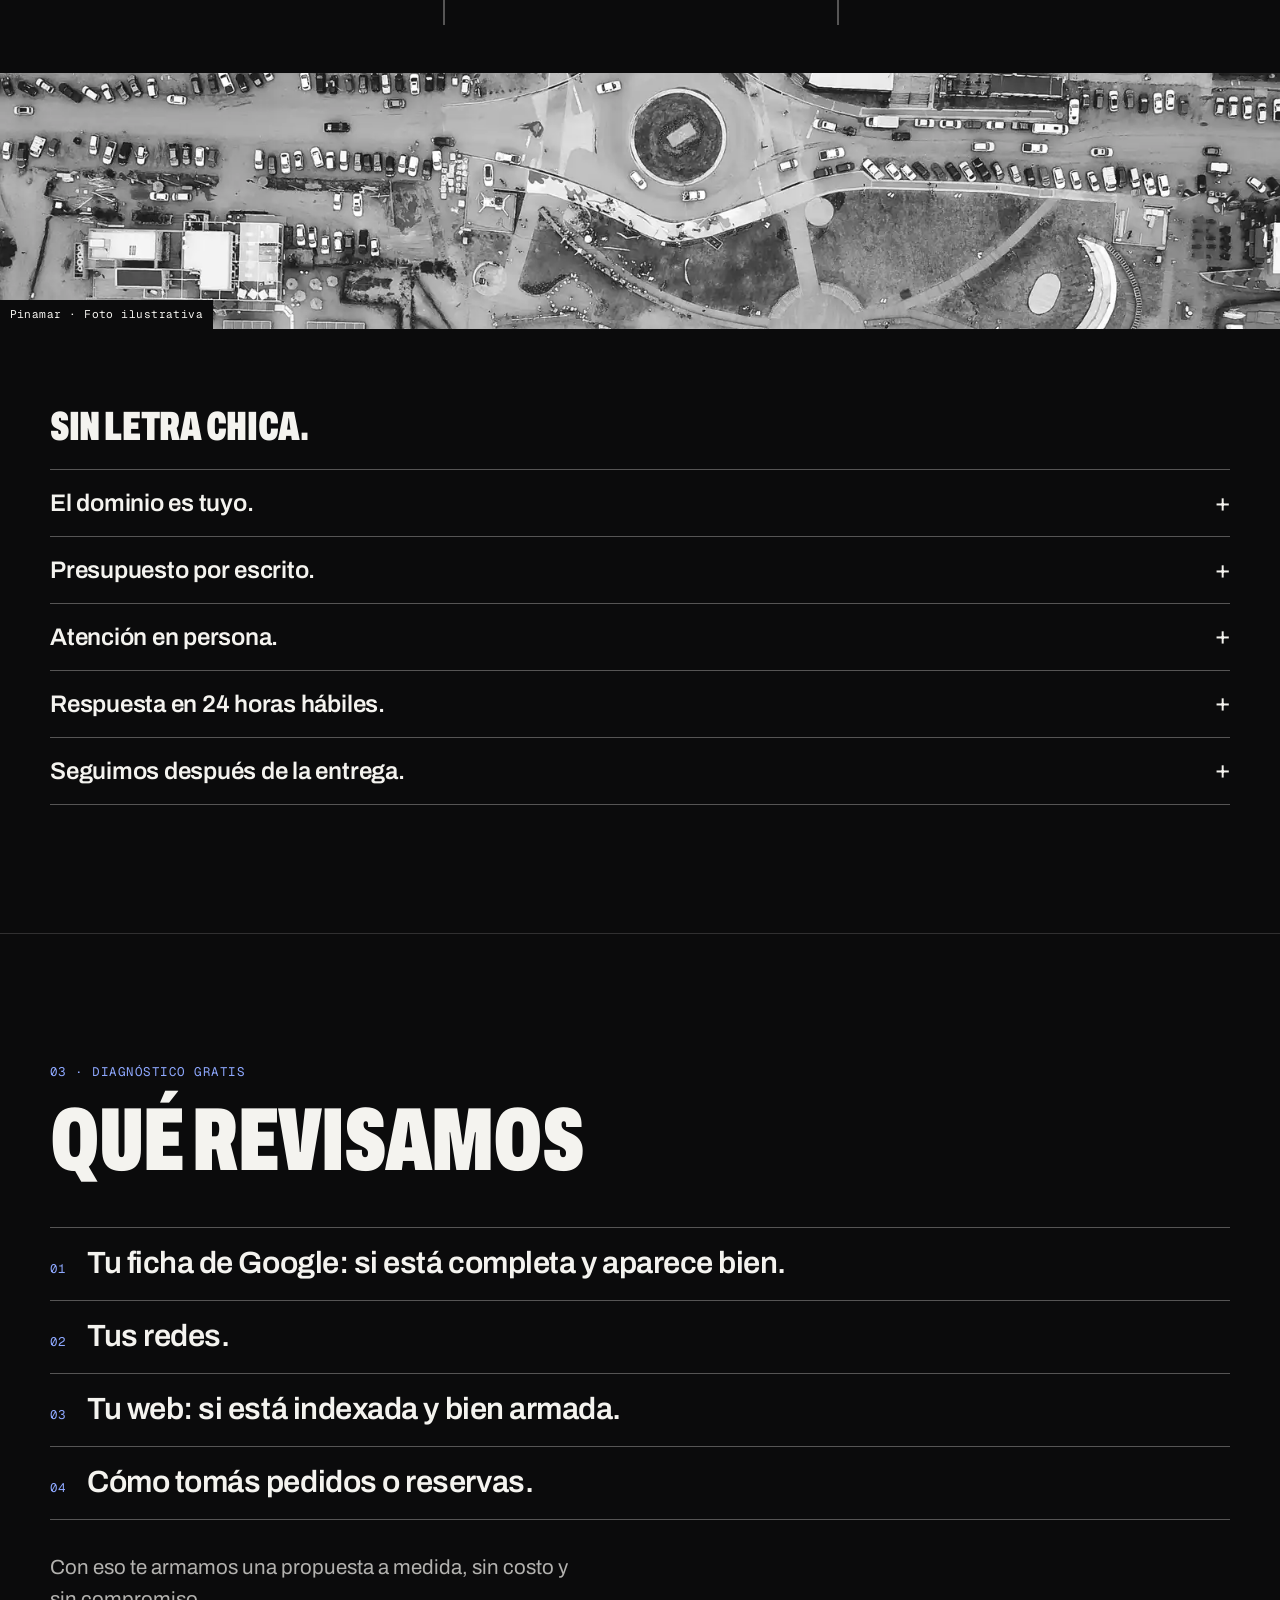
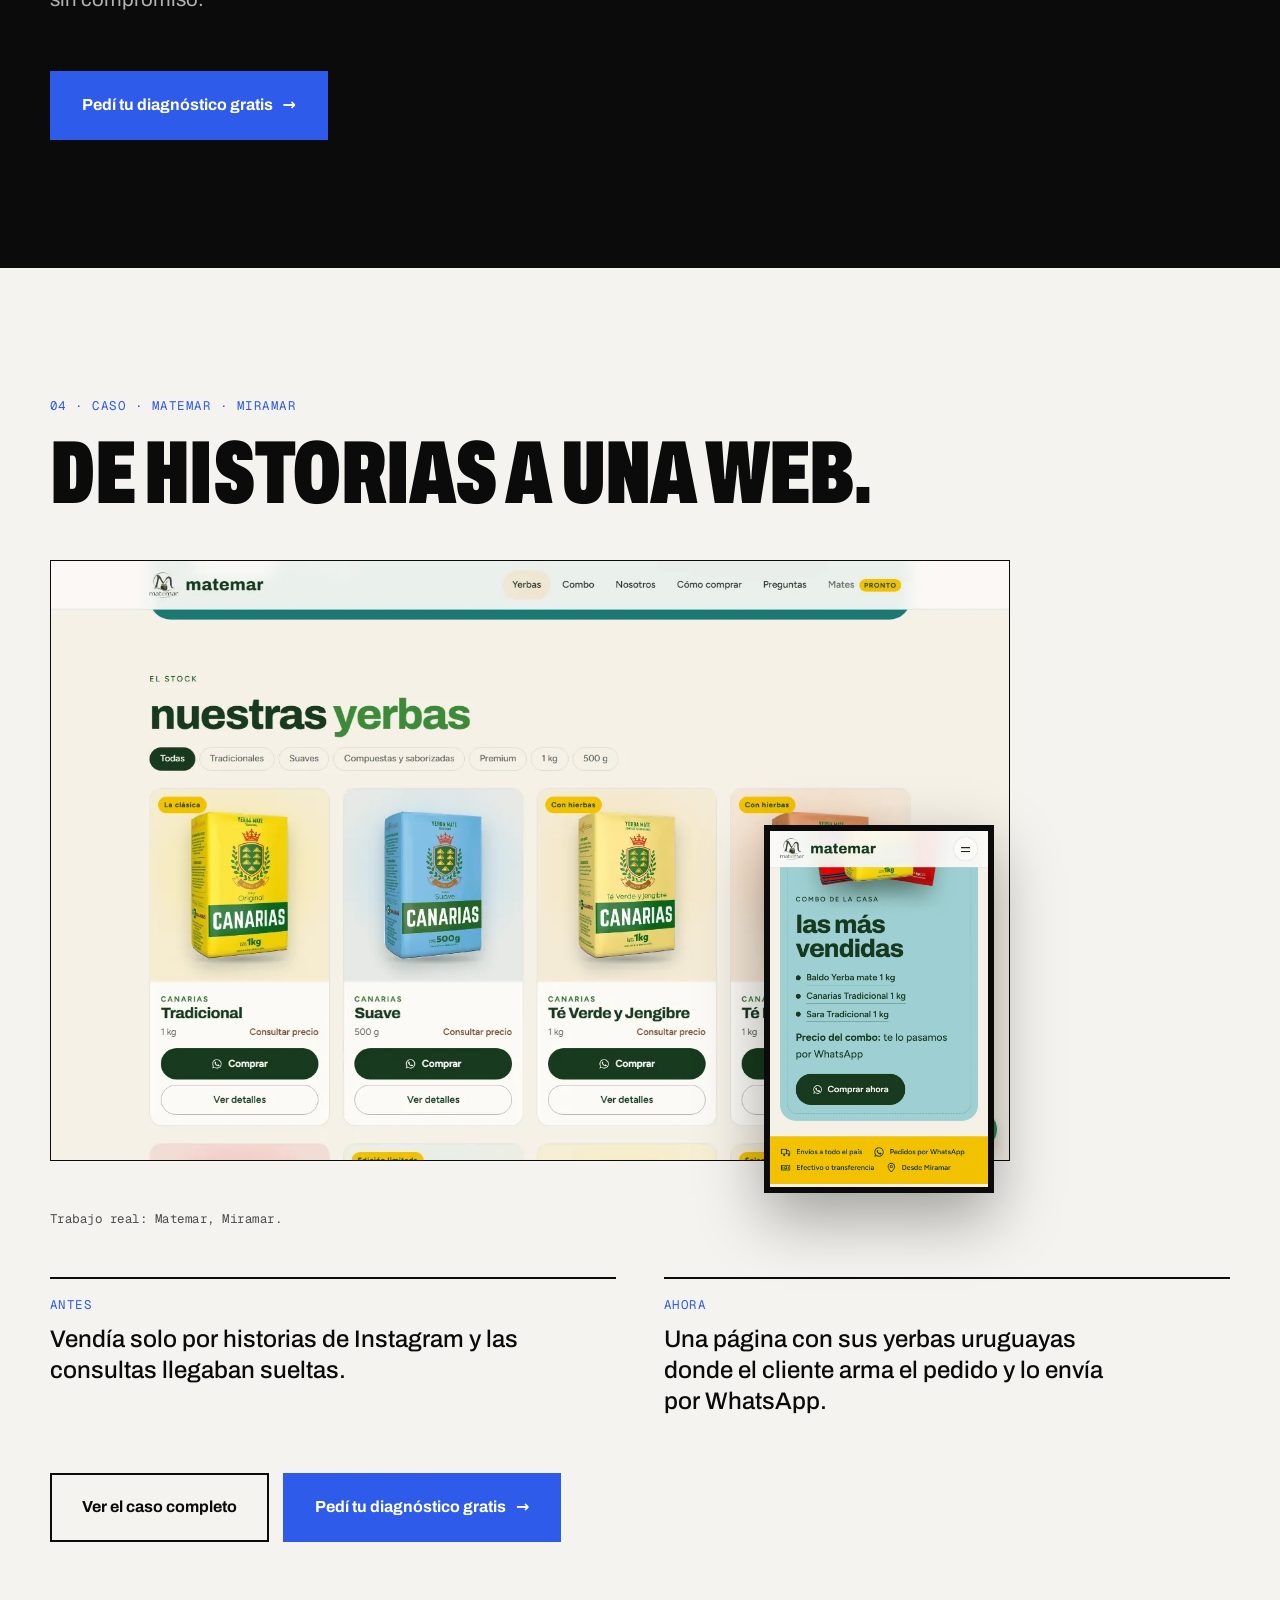
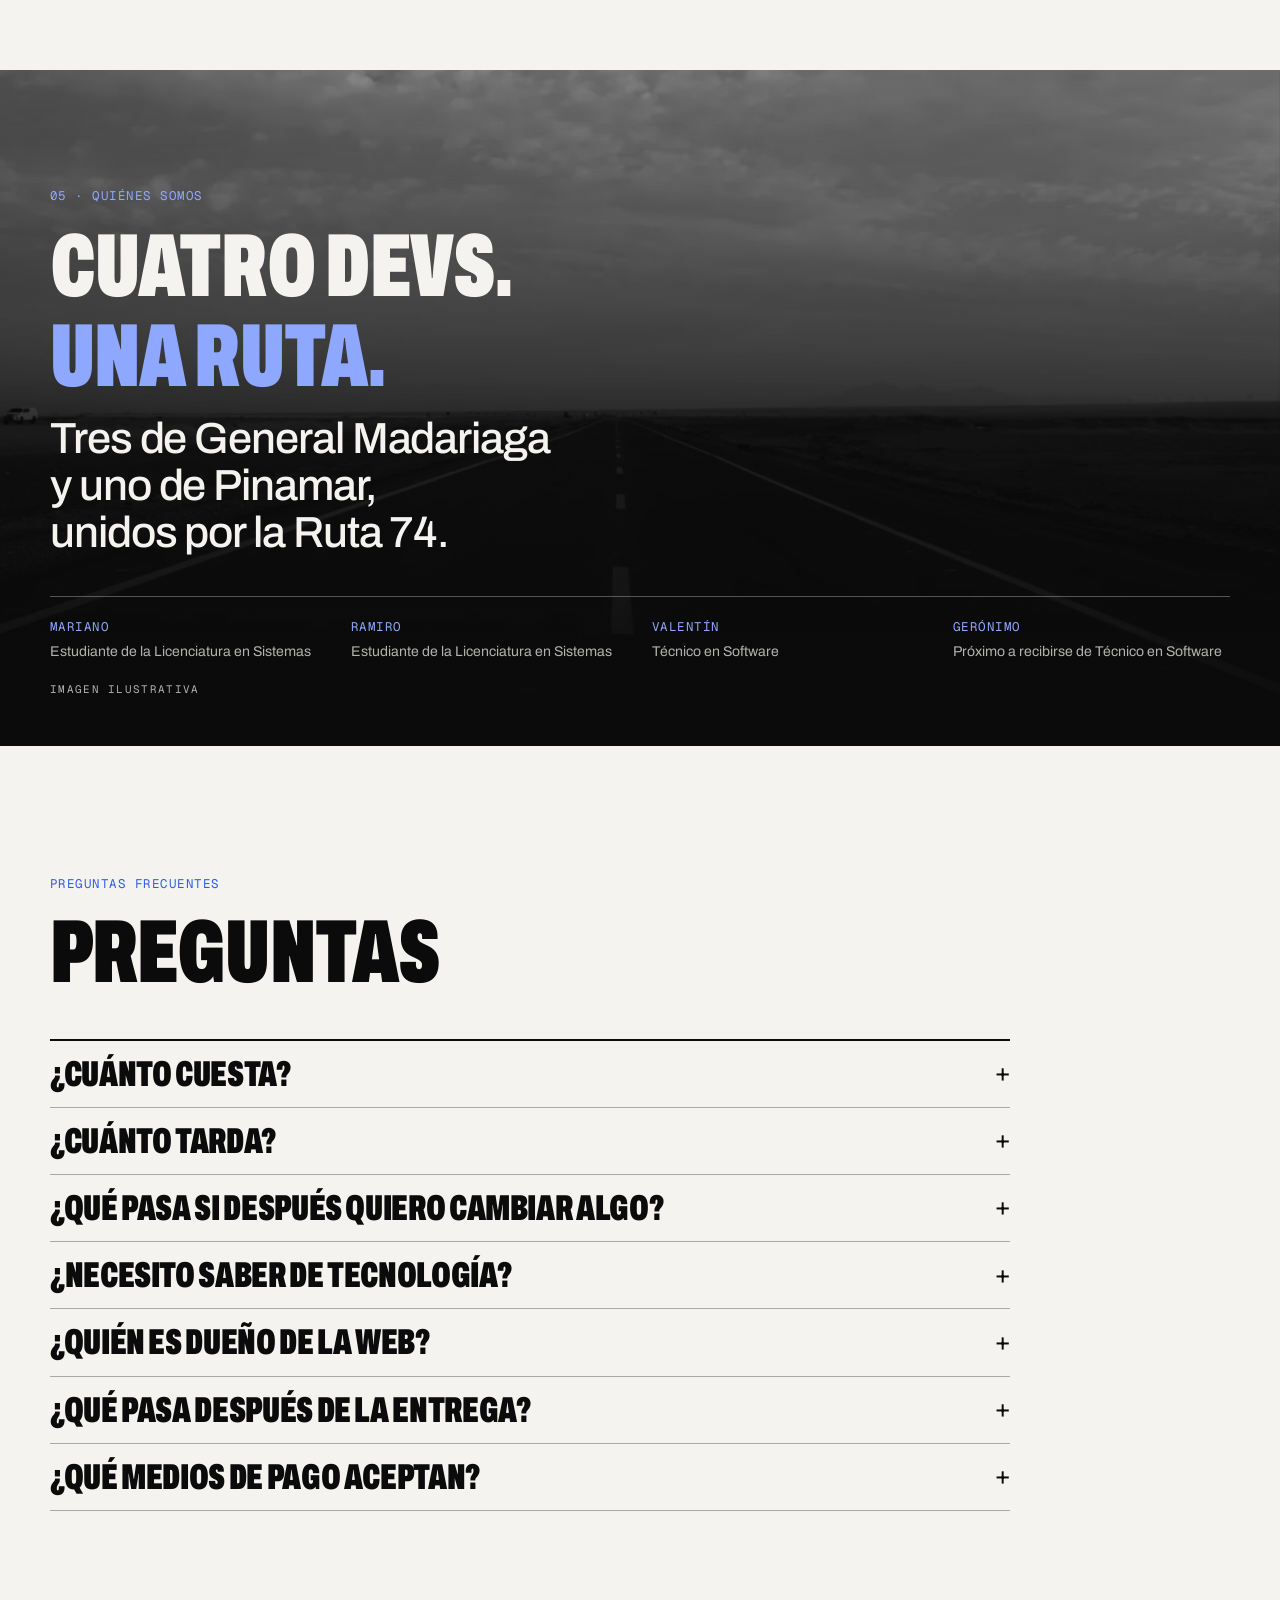
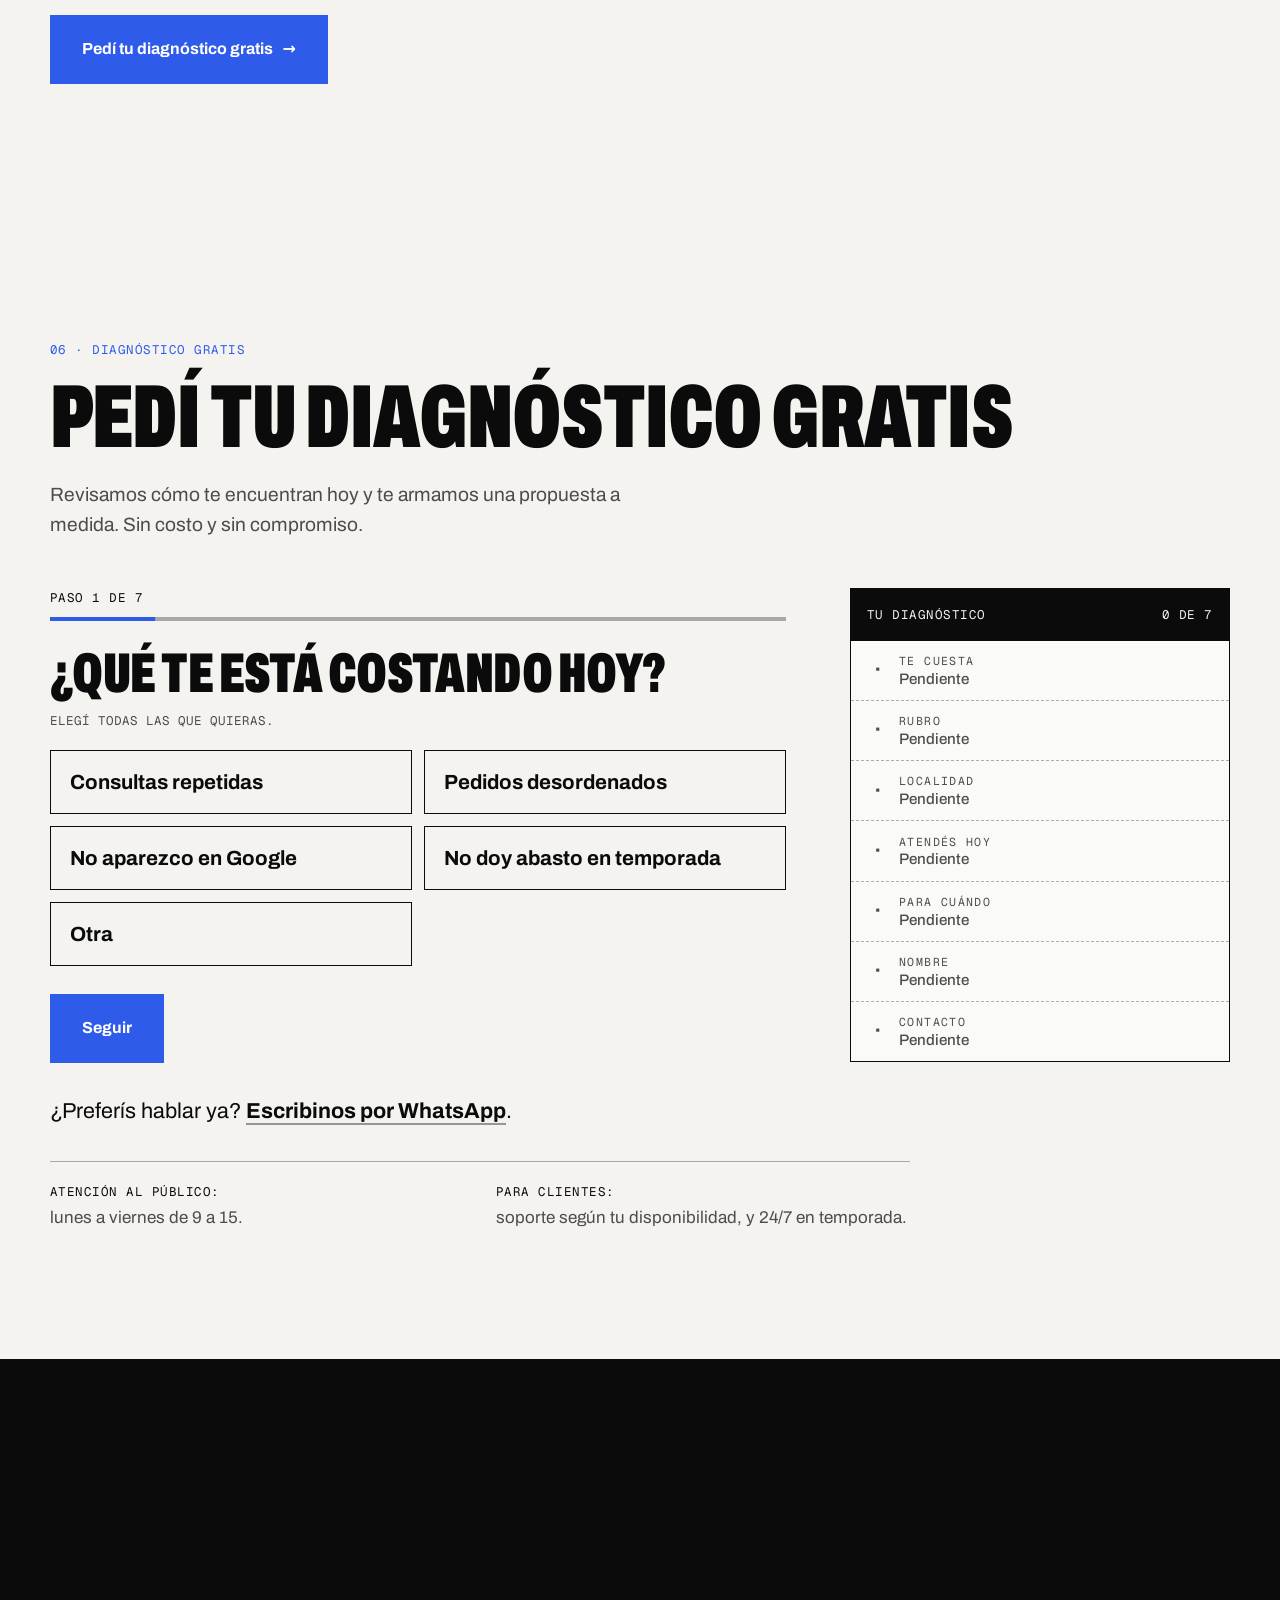
==== commit 2840e0b2: "Panorama de Pinamar a 1600 px (136 KB, dentro del límite de 150 KB); la de 1920 a _para_borrar; ?v=6" ====
--- a/index.html
+++ b/index.html
@@ -311,7 +311,7 @@
   <!-- Imagen LCP del inicio (misma que el <img> de #inicio) -->
   <link rel="preload" as="image" href="assets/img/stock/inicio-mar-1280.webp" imagesrcset="assets/img/stock/inicio-mar-640.webp 640w, assets/img/stock/inicio-mar-960.webp 960w, assets/img/stock/inicio-mar-1280.webp 1280w, assets/img/stock/inicio-mar-1920.webp 1920w" imagesizes="(min-width: 1100px) 1080px, 100vw" fetchpriority="high" />
 
-  <link rel="stylesheet" href="css/styles.css?v=59" />
+  <link rel="stylesheet" href="css/styles.css?v=60" />
   <!-- Clases del <head>, antes del primer pintado para que no parpadee.
        "js": hay JavaScript. "mov": además se pueden usar las animaciones (sin reduced-motion).
        "con-carga": la carga inicial (el 74 que vuela al logo), solo si hay JS, no hay
@@ -572,7 +572,7 @@
           </li>
         </ol>
         <figure class="foto foto--ancha como__foto" data-revelar="imagen">
-          <img src="assets/img/stock/como-pinamar-960.webp" srcset="assets/img/stock/como-pinamar-960.webp 960w, assets/img/stock/como-pinamar-1920.webp 1920w" sizes="(min-width: 900px) 100vw, 90vw" width="960" height="540" loading="lazy" decoding="async" alt="Pinamar desde el aire en verano: la rotonda de Bunge y Avenida del Mar, autos estacionados y la playa llena">
+          <img src="assets/img/stock/como-pinamar-960.webp" srcset="assets/img/stock/como-pinamar-960.webp 960w, assets/img/stock/como-pinamar-1600.webp 1600w" sizes="(min-width: 900px) 100vw, 90vw" width="960" height="540" loading="lazy" decoding="async" alt="Pinamar desde el aire en verano: la rotonda de Bunge y Avenida del Mar, autos estacionados y la playa llena">
           <figcaption class="foto__nota">Pinamar · Foto ilustrativa</figcaption>
         </figure>
 
@@ -962,7 +962,7 @@
 
   <!-- Lenis 1.3.29 (MIT, darkroom.engineering): scroll suave con la rueda; local, ver assets/vendor/LICENSE-lenis.txt -->
   <script src="assets/vendor/lenis.min.js?v=1" defer></script>
-  <script src="js/main.js?v=59" defer></script>
+  <script src="js/main.js?v=60" defer></script>
   <script>
     document.getElementById('year').textContent = new Date().getFullYear();
   </script>
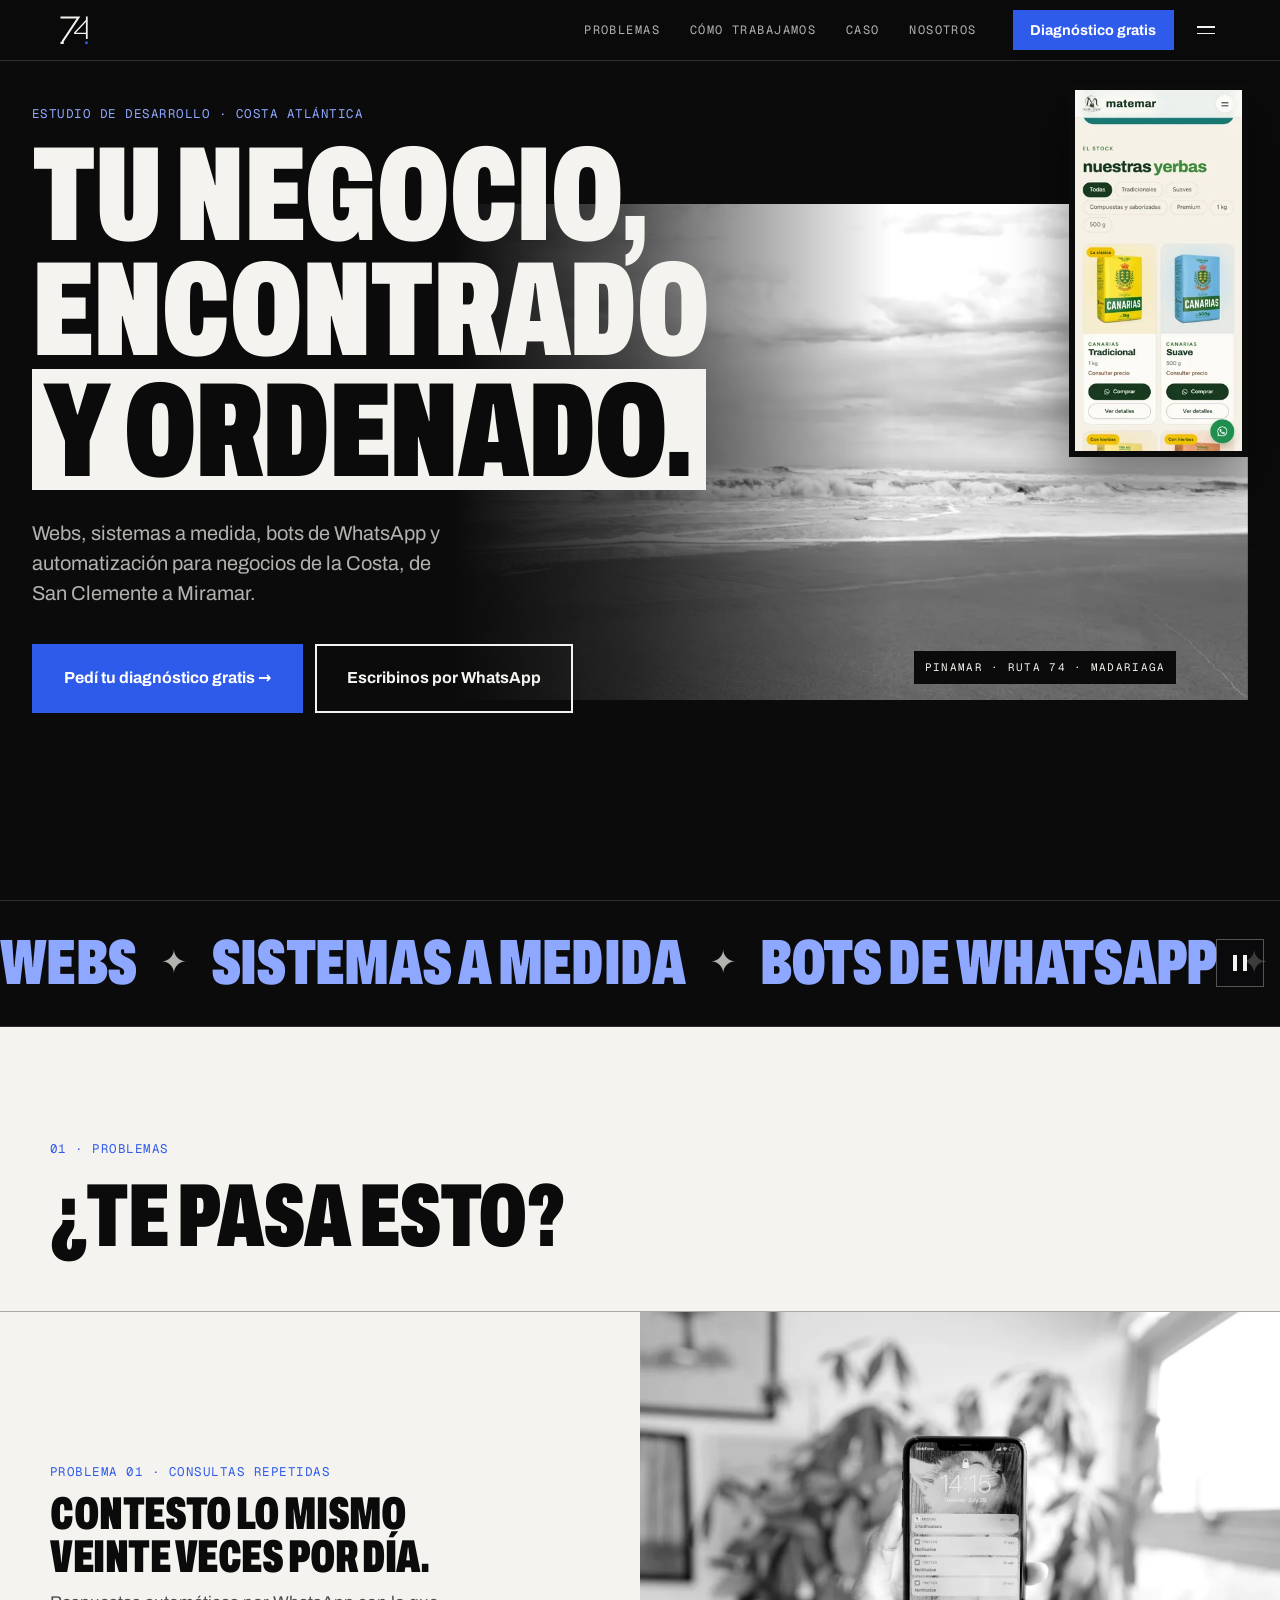
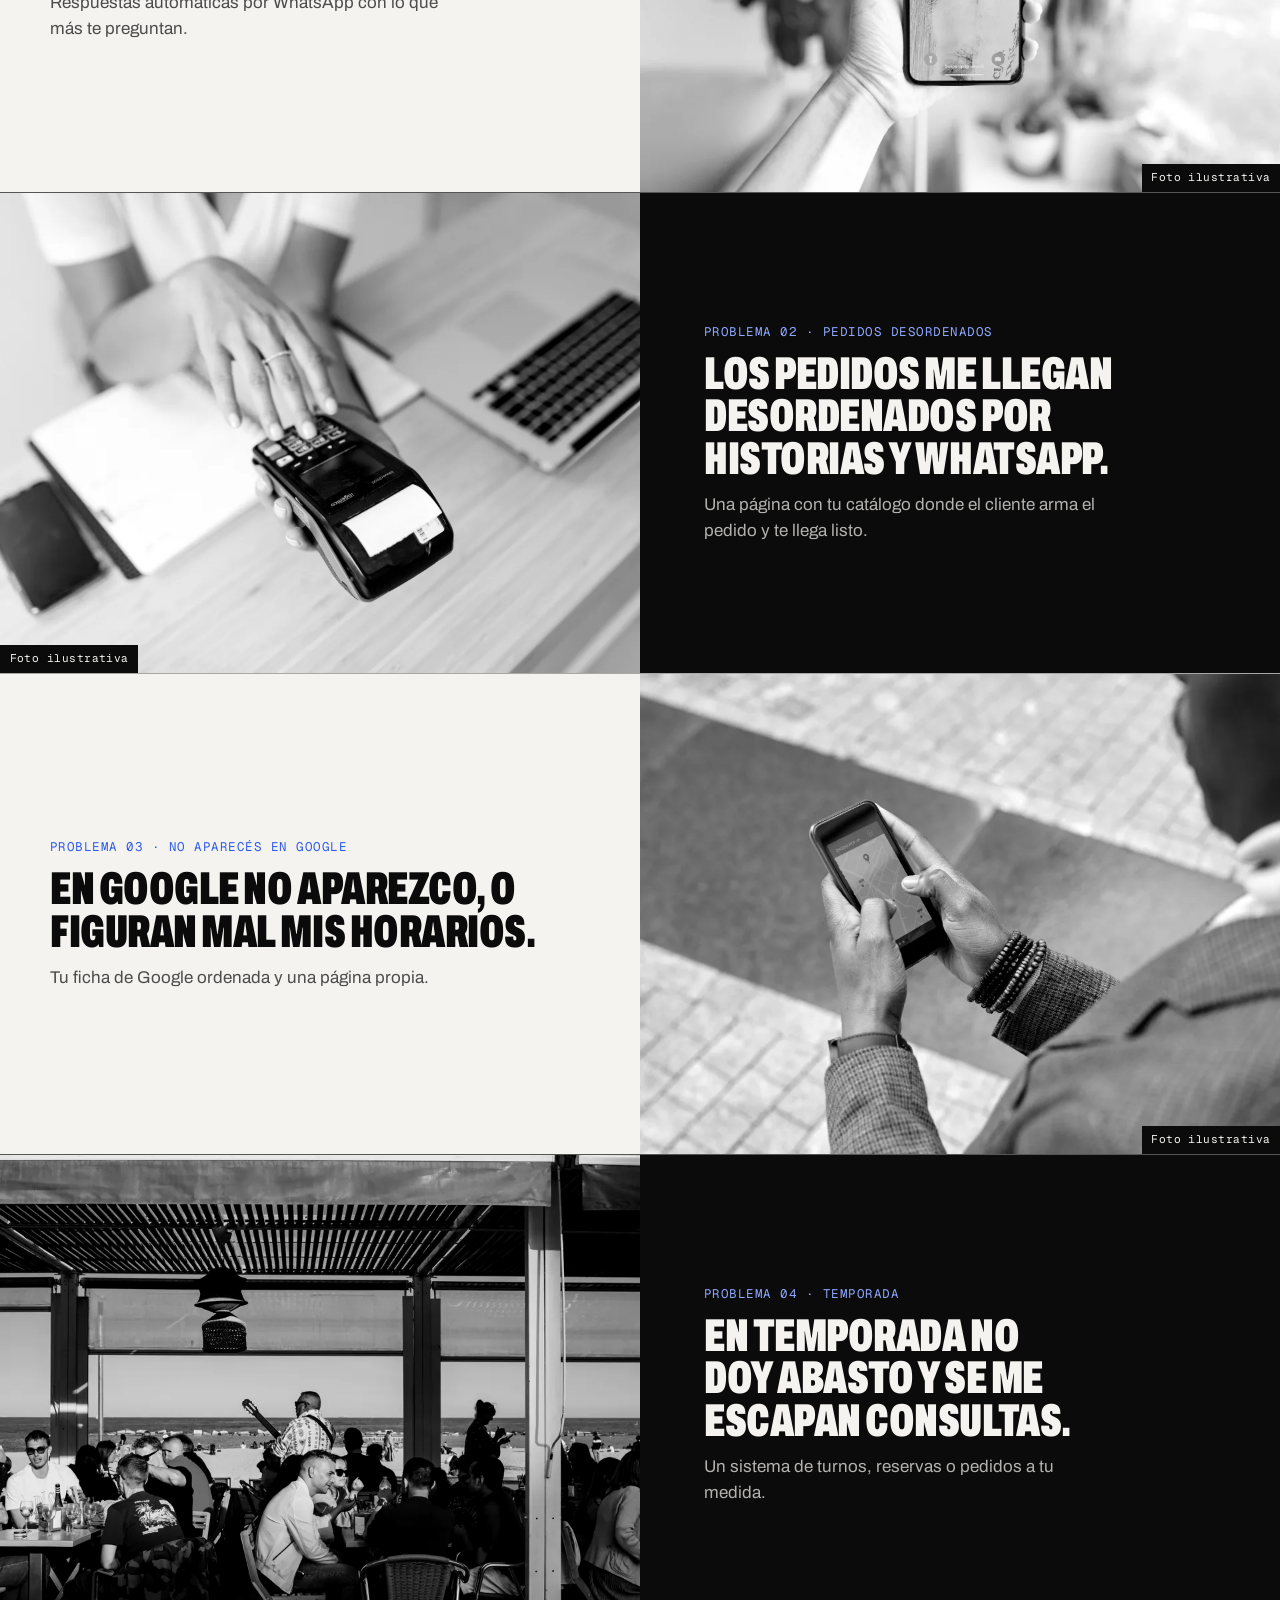
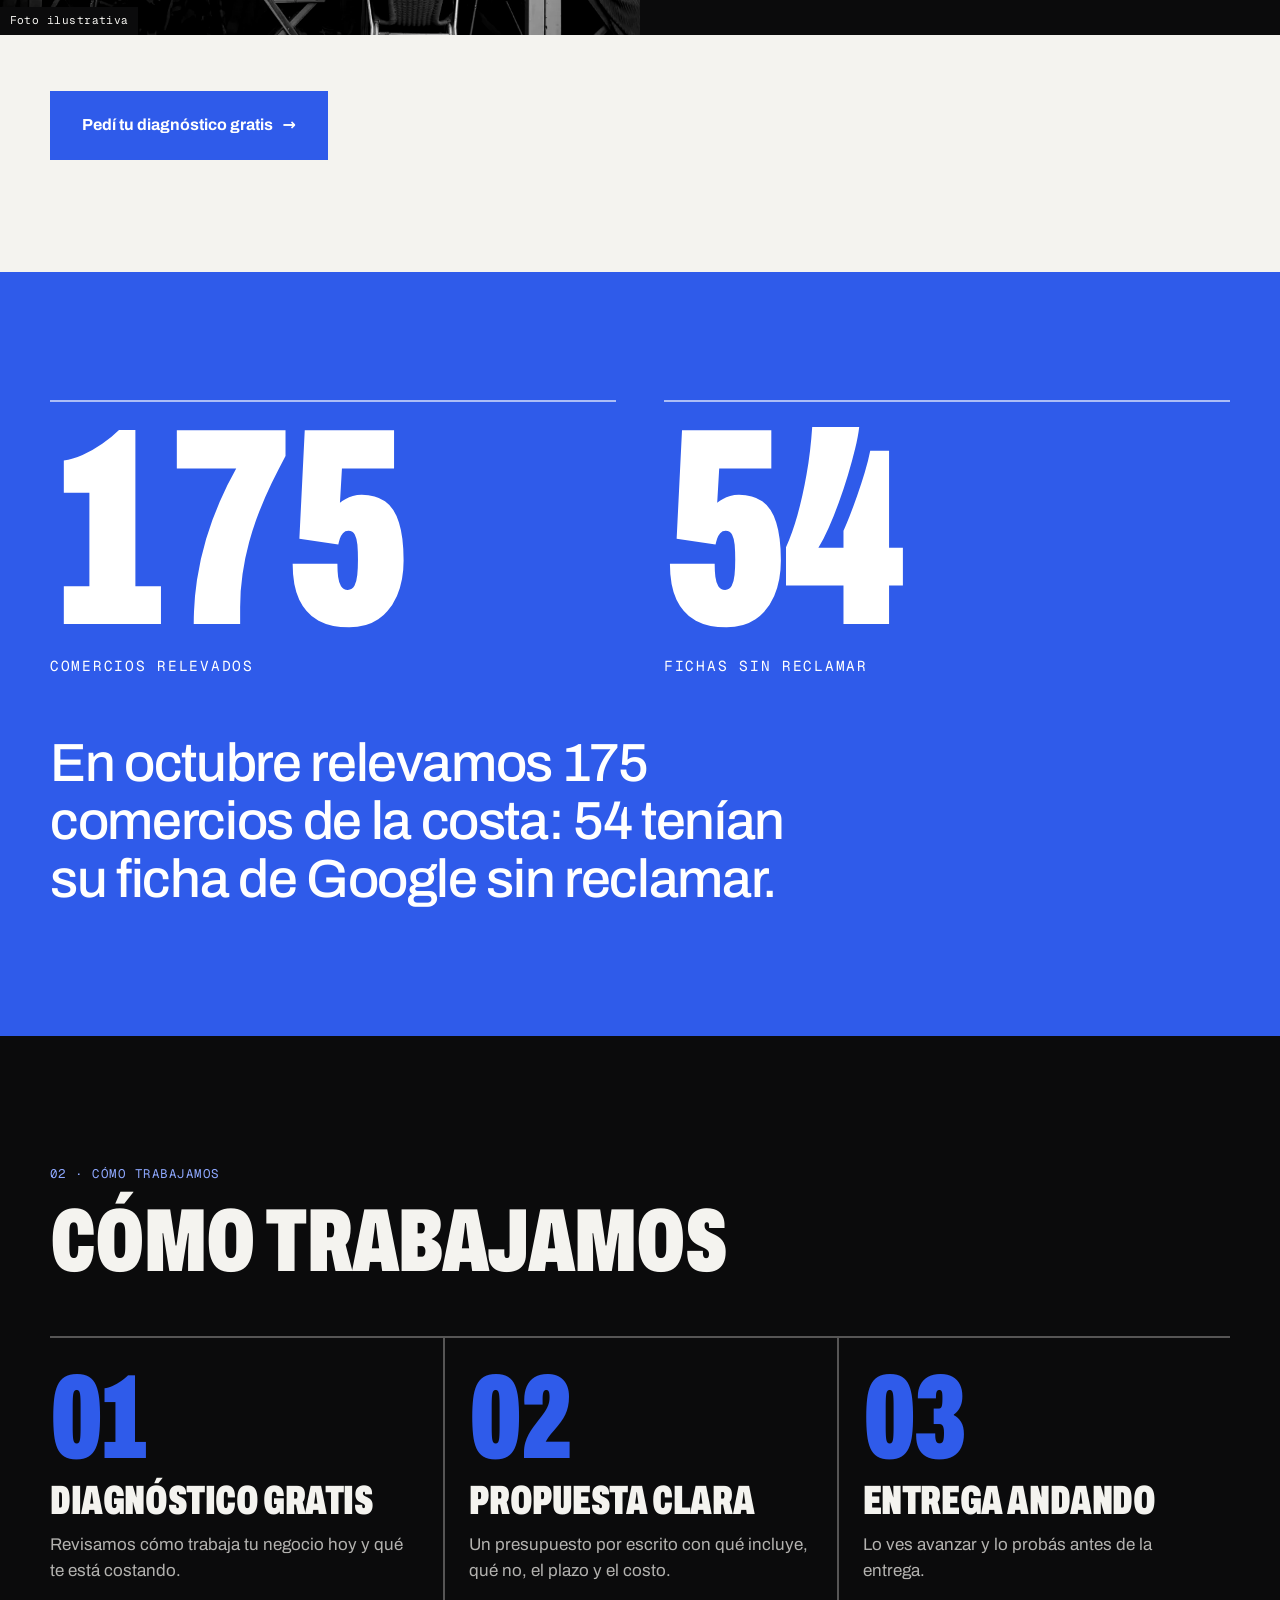
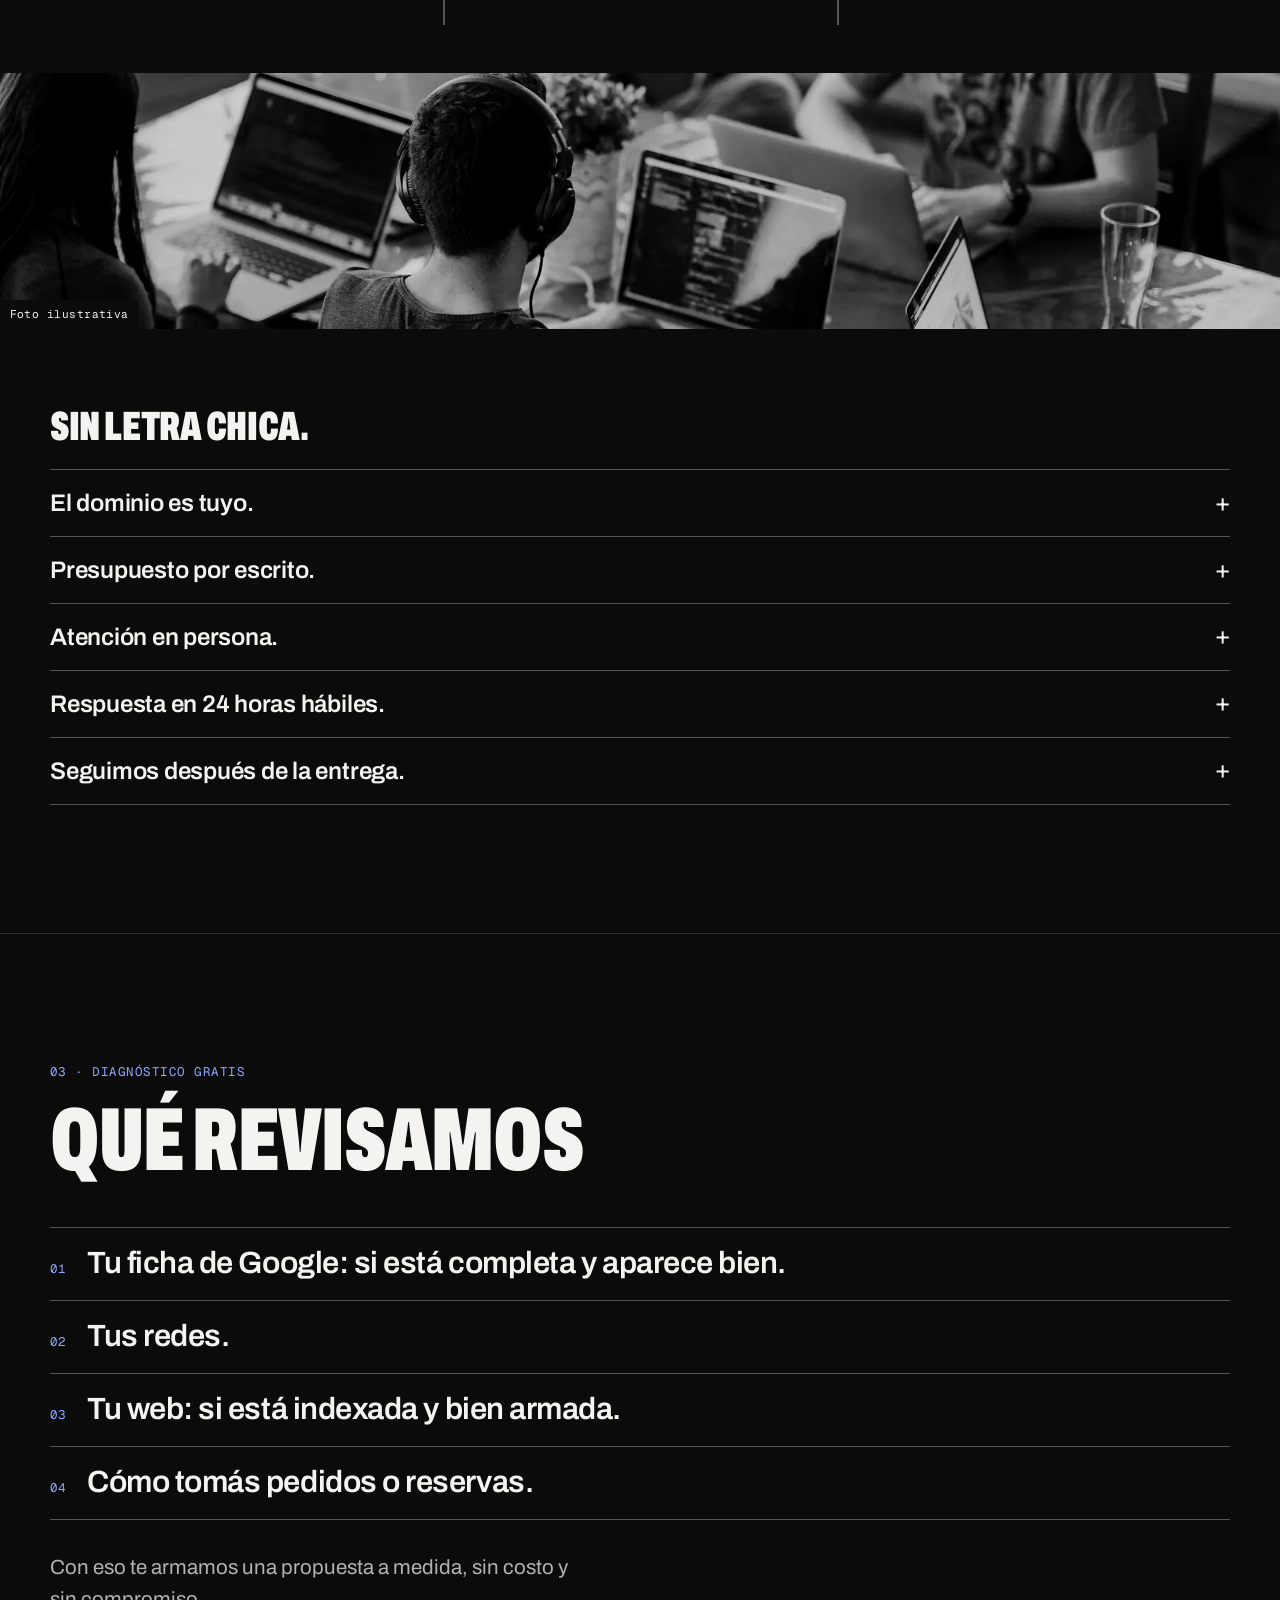
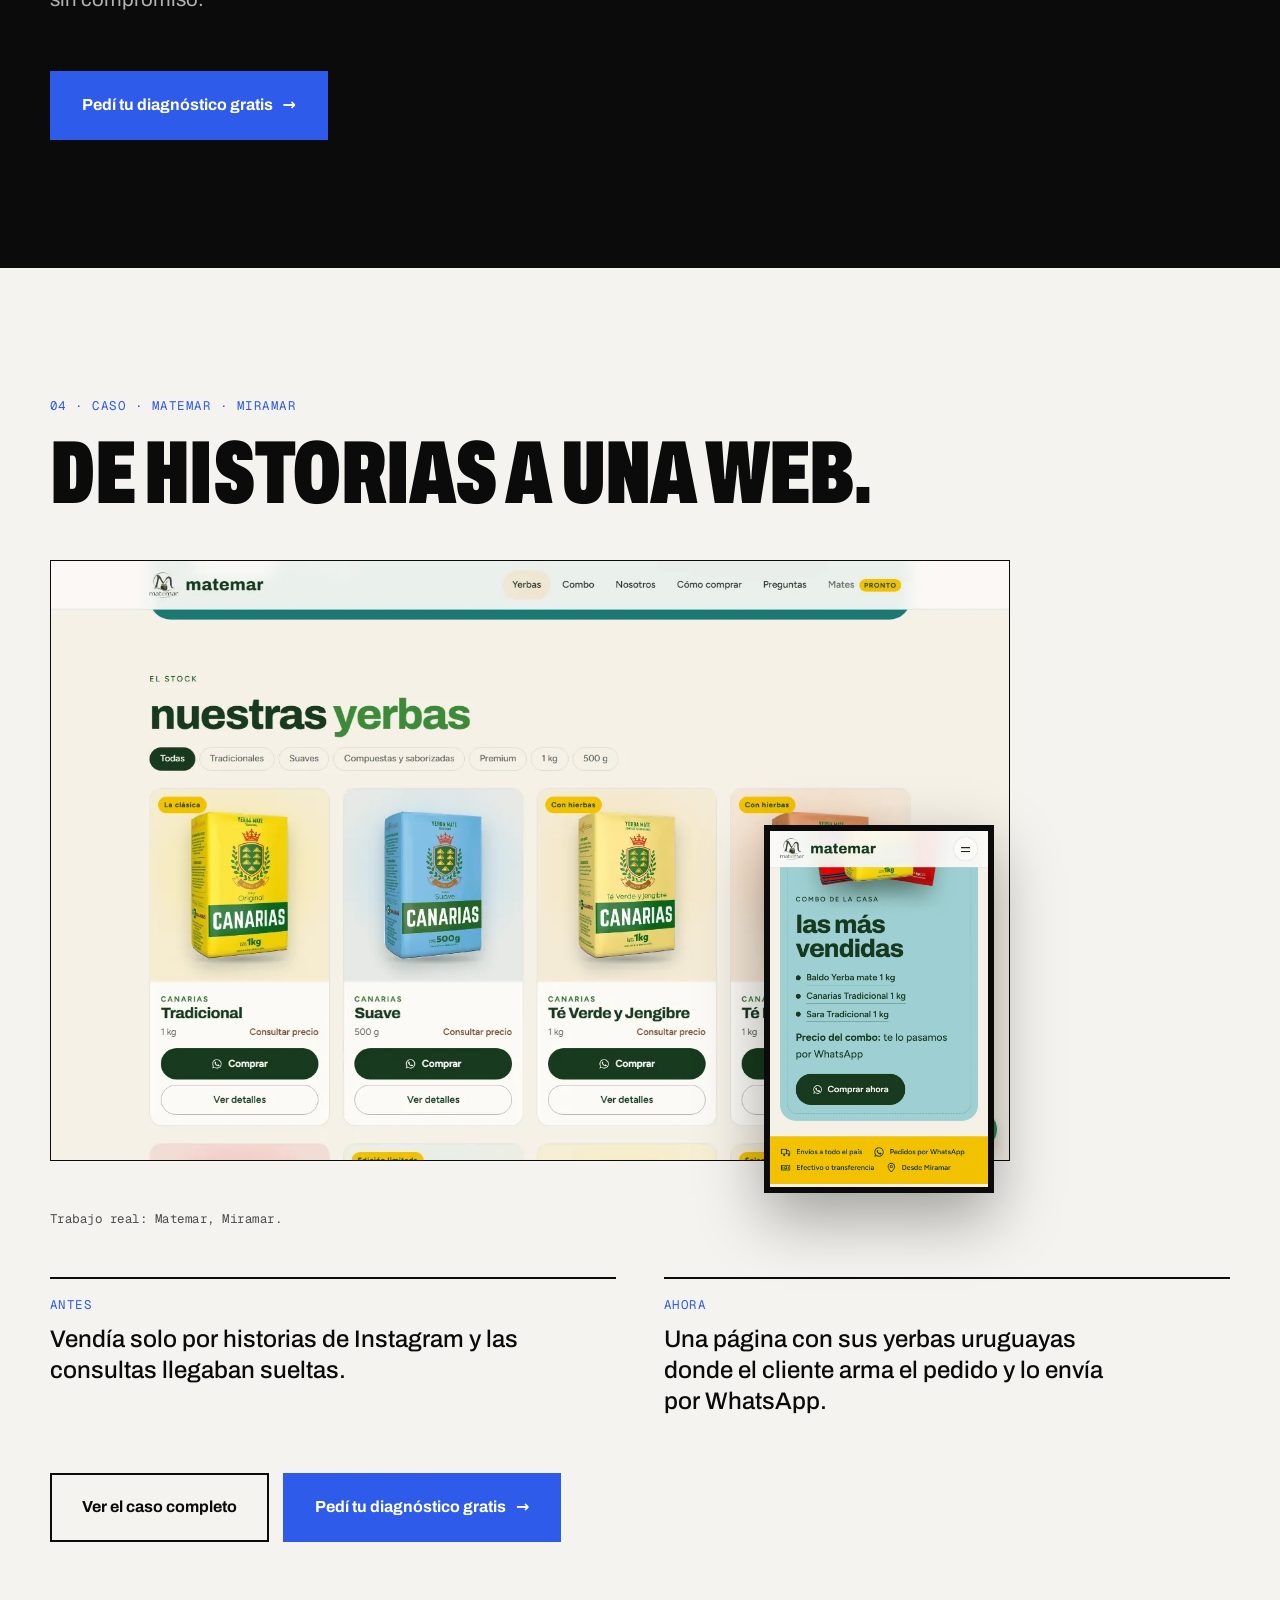
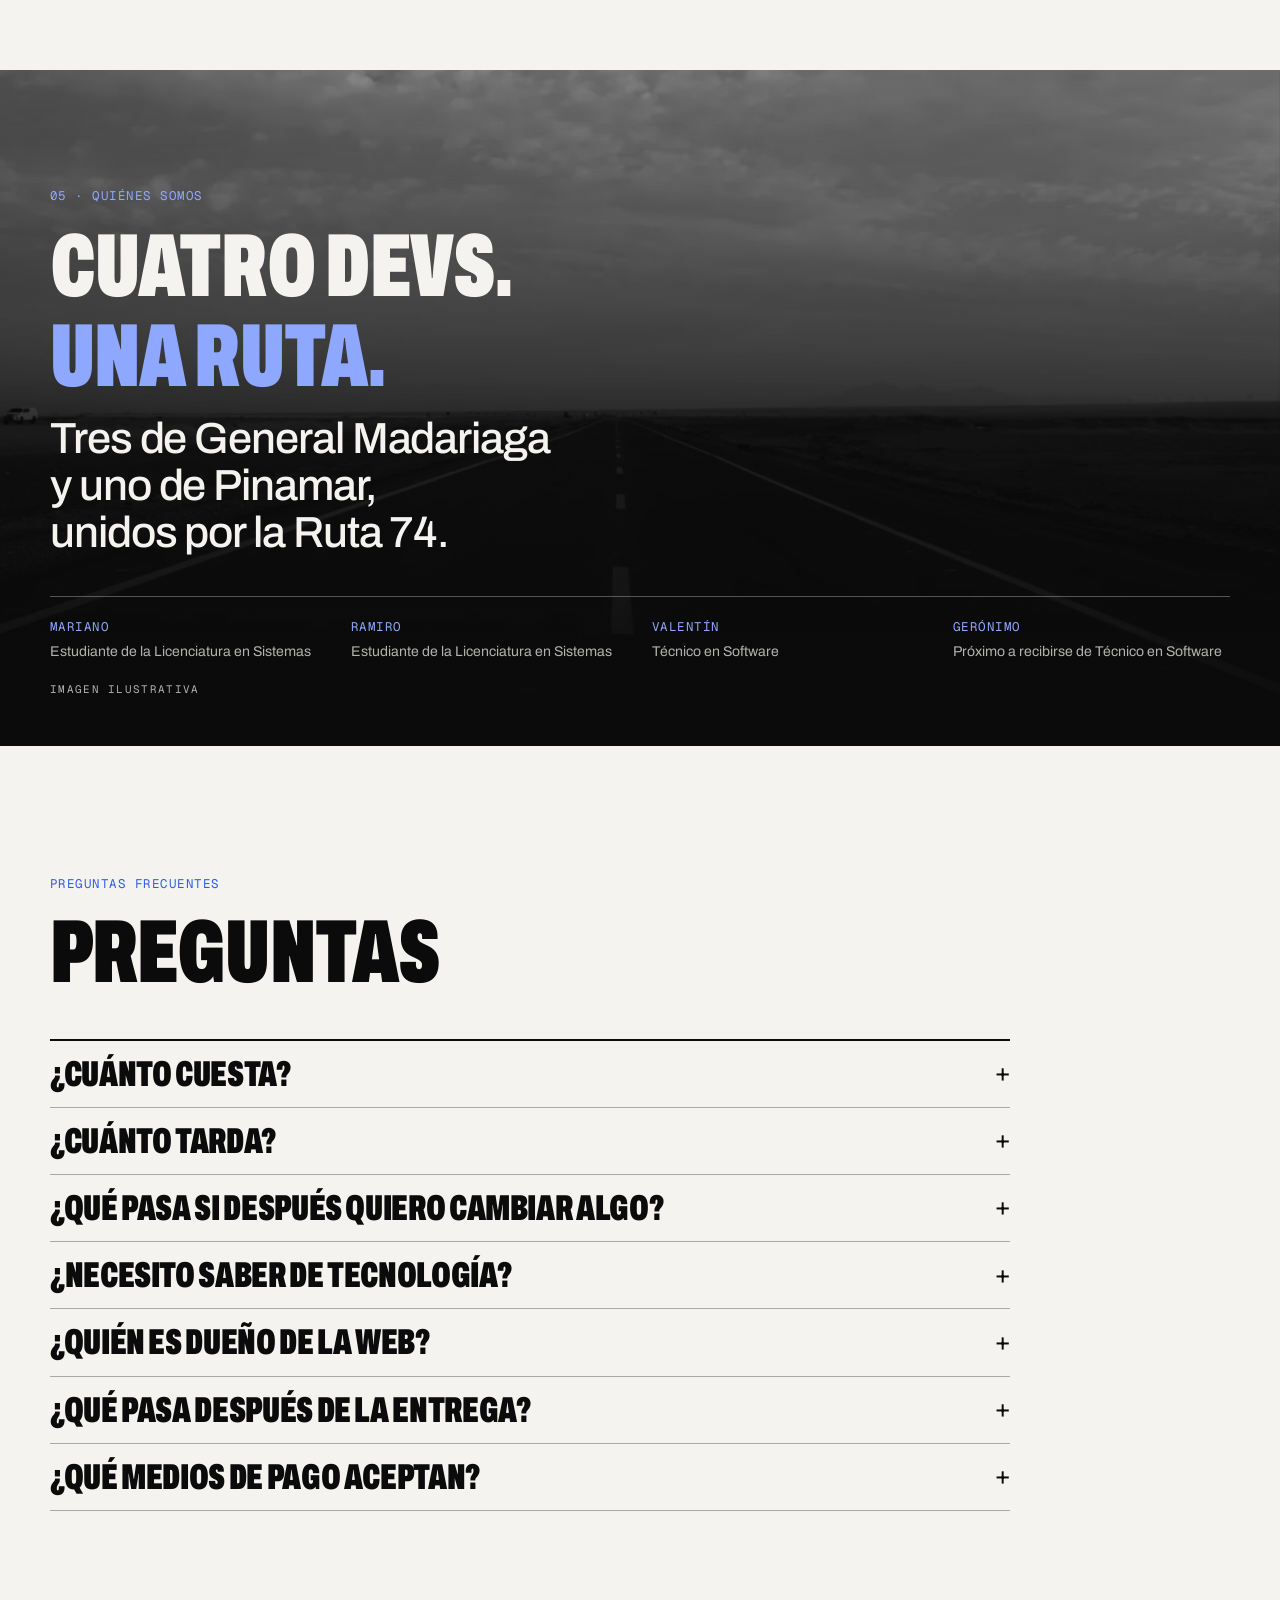
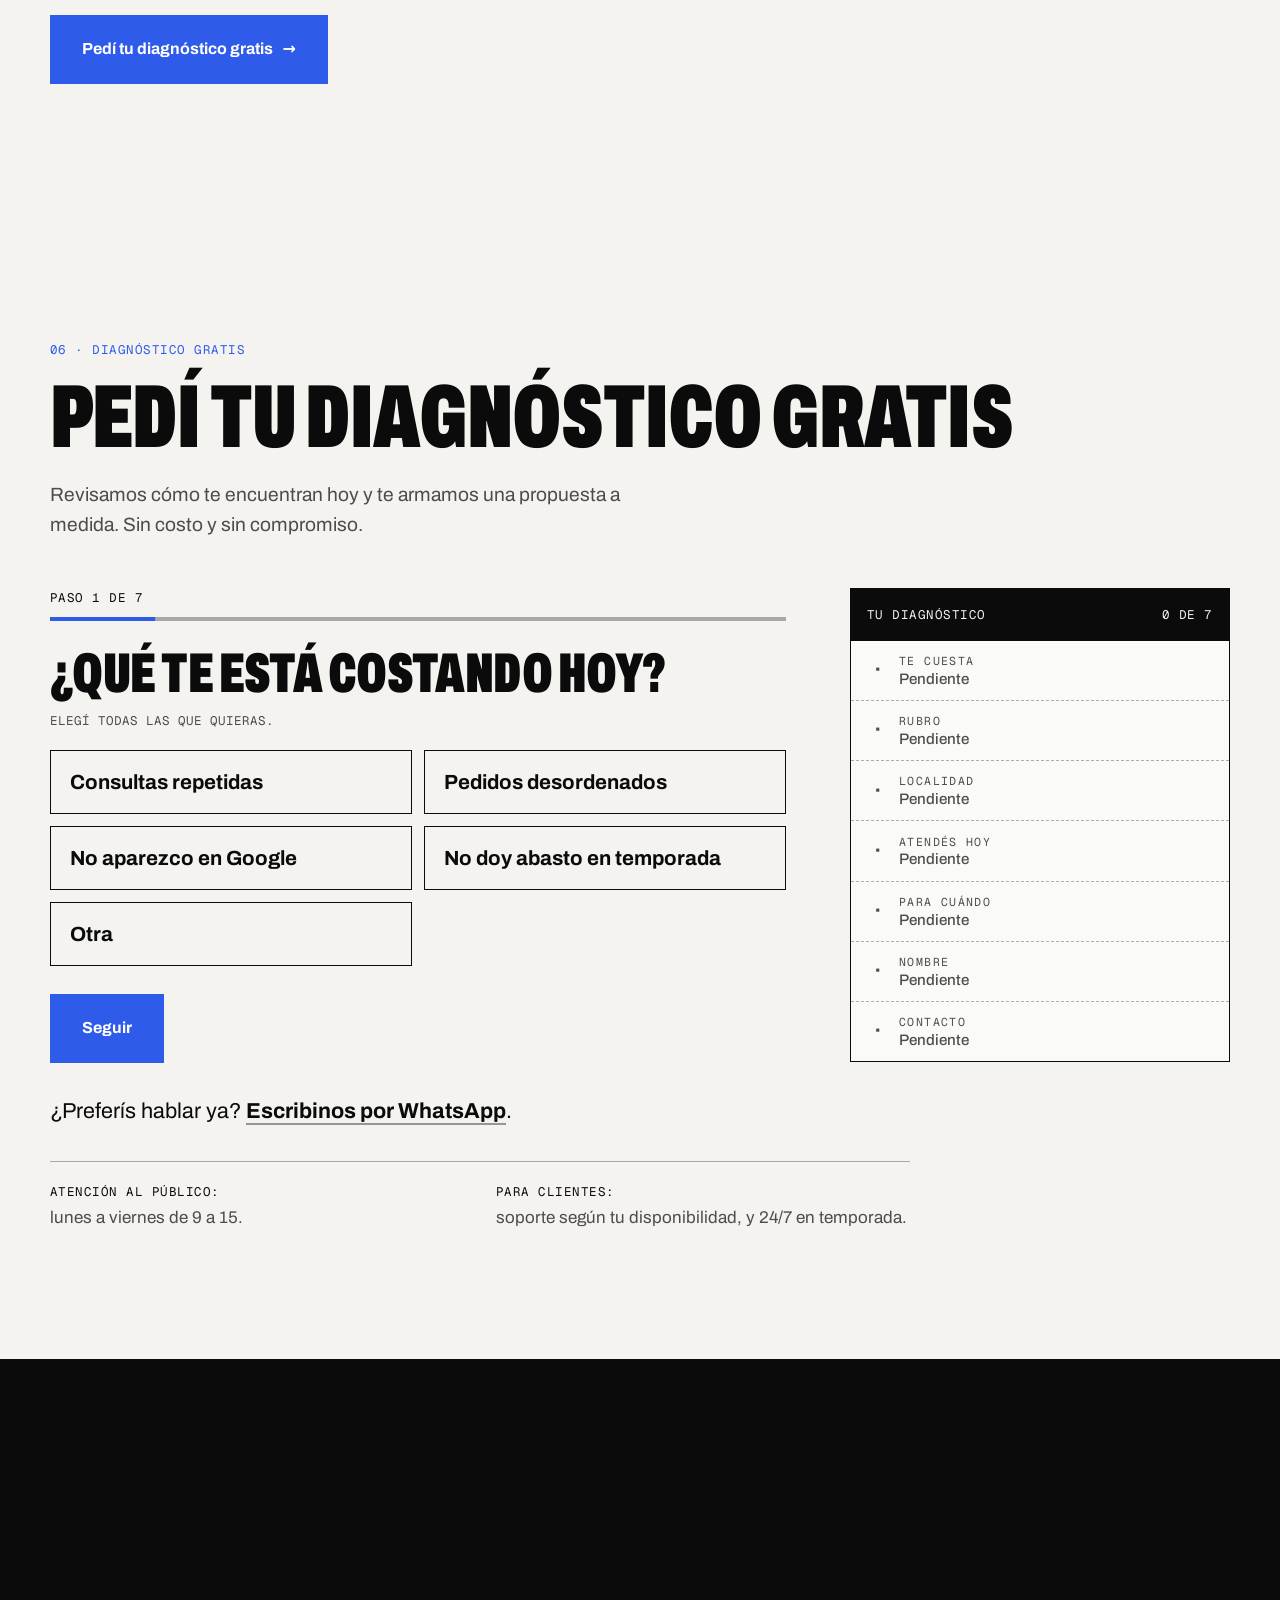
==== commit e1b08deb: "Cómo trabajamos: foto de equipo trabajando con laptops (Unsplash, Annie Spratt); preguntas frecuente" ====
--- a/index.html
+++ b/index.html
@@ -294,6 +294,22 @@
                 "@type": "Answer",
                 "text": "Las condiciones y los medios de pago se detallan en cada presupuesto."
               }
+            },
+            {
+              "@type": "Question",
+              "name": "¿Qué pasa si después quiero cambiar algo?",
+              "acceptedAnswer": {
+                "@type": "Answer",
+                "text": "Los cambios menores están incluidos en el servicio mensual de hosting y mantenimiento, que se informa por separado en el presupuesto. Los cambios más grandes se cotizan aparte, siempre con presupuesto por escrito antes de empezar."
+              }
+            },
+            {
+              "@type": "Question",
+              "name": "¿Necesito saber de tecnología?",
+              "acceptedAnswer": {
+                "@type": "Answer",
+                "text": "No. Nosotros nos ocupamos de la parte técnica y te explicamos cómo usar lo que armamos, con palabras simples."
+              }
             }
           ]
         }
@@ -311,7 +327,7 @@
   <!-- Imagen LCP del inicio (misma que el <img> de #inicio) -->
   <link rel="preload" as="image" href="assets/img/stock/inicio-mar-1280.webp" imagesrcset="assets/img/stock/inicio-mar-640.webp 640w, assets/img/stock/inicio-mar-960.webp 960w, assets/img/stock/inicio-mar-1280.webp 1280w, assets/img/stock/inicio-mar-1920.webp 1920w" imagesizes="(min-width: 1100px) 1080px, 100vw" fetchpriority="high" />
 
-  <link rel="stylesheet" href="css/styles.css?v=60" />
+  <link rel="stylesheet" href="css/styles.css?v=61" />
   <!-- Clases del <head>, antes del primer pintado para que no parpadee.
        "js": hay JavaScript. "mov": además se pueden usar las animaciones (sin reduced-motion).
        "con-carga": la carga inicial (el 74 que vuela al logo), solo si hay JS, no hay
@@ -572,8 +588,8 @@
           </li>
         </ol>
         <figure class="foto foto--ancha como__foto" data-revelar="imagen">
-          <img src="assets/img/stock/como-pinamar-960.webp" srcset="assets/img/stock/como-pinamar-960.webp 960w, assets/img/stock/como-pinamar-1600.webp 1600w" sizes="(min-width: 900px) 100vw, 90vw" width="960" height="540" loading="lazy" decoding="async" alt="Pinamar desde el aire en verano: la rotonda de Bunge y Avenida del Mar, autos estacionados y la playa llena">
-          <figcaption class="foto__nota">Pinamar · Foto ilustrativa</figcaption>
+          <img src="assets/img/stock/como-equipo-960.webp" srcset="assets/img/stock/como-equipo-960.webp 960w, assets/img/stock/como-equipo-1600.webp 1600w" sizes="(min-width: 900px) 100vw, 90vw" width="960" height="540" loading="lazy" decoding="async" alt="Un grupo chico trabajando con laptops alrededor de una mesa de madera">
+          <figcaption class="foto__nota">Foto ilustrativa</figcaption>
         </figure>
 
         <h3 class="subtitulo cond" data-revelar>Sin letra chica.</h3>
@@ -720,11 +736,11 @@
           </details>
           <details class="pregunta">
             <summary>¿Qué pasa si después quiero cambiar algo?</summary>
-            <p>Los cambios menores están incluidos en el servicio mensual de hosting y mantenimiento, que se informa por separado en el presupuesto. [CONFIRMAR: cómo se cotizan los cambios que no son menores]</p>
+            <p>Los cambios menores están incluidos en el servicio mensual de hosting y mantenimiento, que se informa por separado en el presupuesto. Los cambios más grandes se cotizan aparte, siempre con presupuesto por escrito antes de empezar.</p>
           </details>
           <details class="pregunta">
             <summary>¿Necesito saber de tecnología?</summary>
-            <p>[CONFIRMAR: respuesta a confirmar por el equipo]</p>
+            <p>No. Nosotros nos ocupamos de la parte técnica y te explicamos cómo usar lo que armamos, con palabras simples.</p>
           </details>
           <details class="pregunta">
             <summary>¿Quién es dueño de la web?</summary>
@@ -737,7 +753,7 @@
               mensual de hosting y mantenimiento, o pedir que lo transfiramos a una cuenta propia.</p>
           </details>
           <details class="pregunta">
-            <!-- TODO: confirmar los medios de pago aceptados y detallarlos acá y en el JSON-LD. -->
+            <!-- Medios de pago: decisión del equipo (2026-11-26), se detallan en cada presupuesto. -->
             <summary>¿Qué medios de pago aceptan?</summary>
             <p>Las condiciones y los medios de pago se detallan en cada presupuesto.</p>
           </details>
@@ -962,7 +978,7 @@
 
   <!-- Lenis 1.3.29 (MIT, darkroom.engineering): scroll suave con la rueda; local, ver assets/vendor/LICENSE-lenis.txt -->
   <script src="assets/vendor/lenis.min.js?v=1" defer></script>
-  <script src="js/main.js?v=60" defer></script>
+  <script src="js/main.js?v=61" defer></script>
   <script>
     document.getElementById('year').textContent = new Date().getFullYear();
   </script>
--- a/css/styles.css
+++ b/css/styles.css
@@ -3889,7 +3889,7 @@
     aspect-ratio: auto;
     object-fit: cover;
     border-radius: 0;
-    object-position: center 3%;
+    object-position: center 45%;
   }
 
   .como__foto.foto--pendiente p {
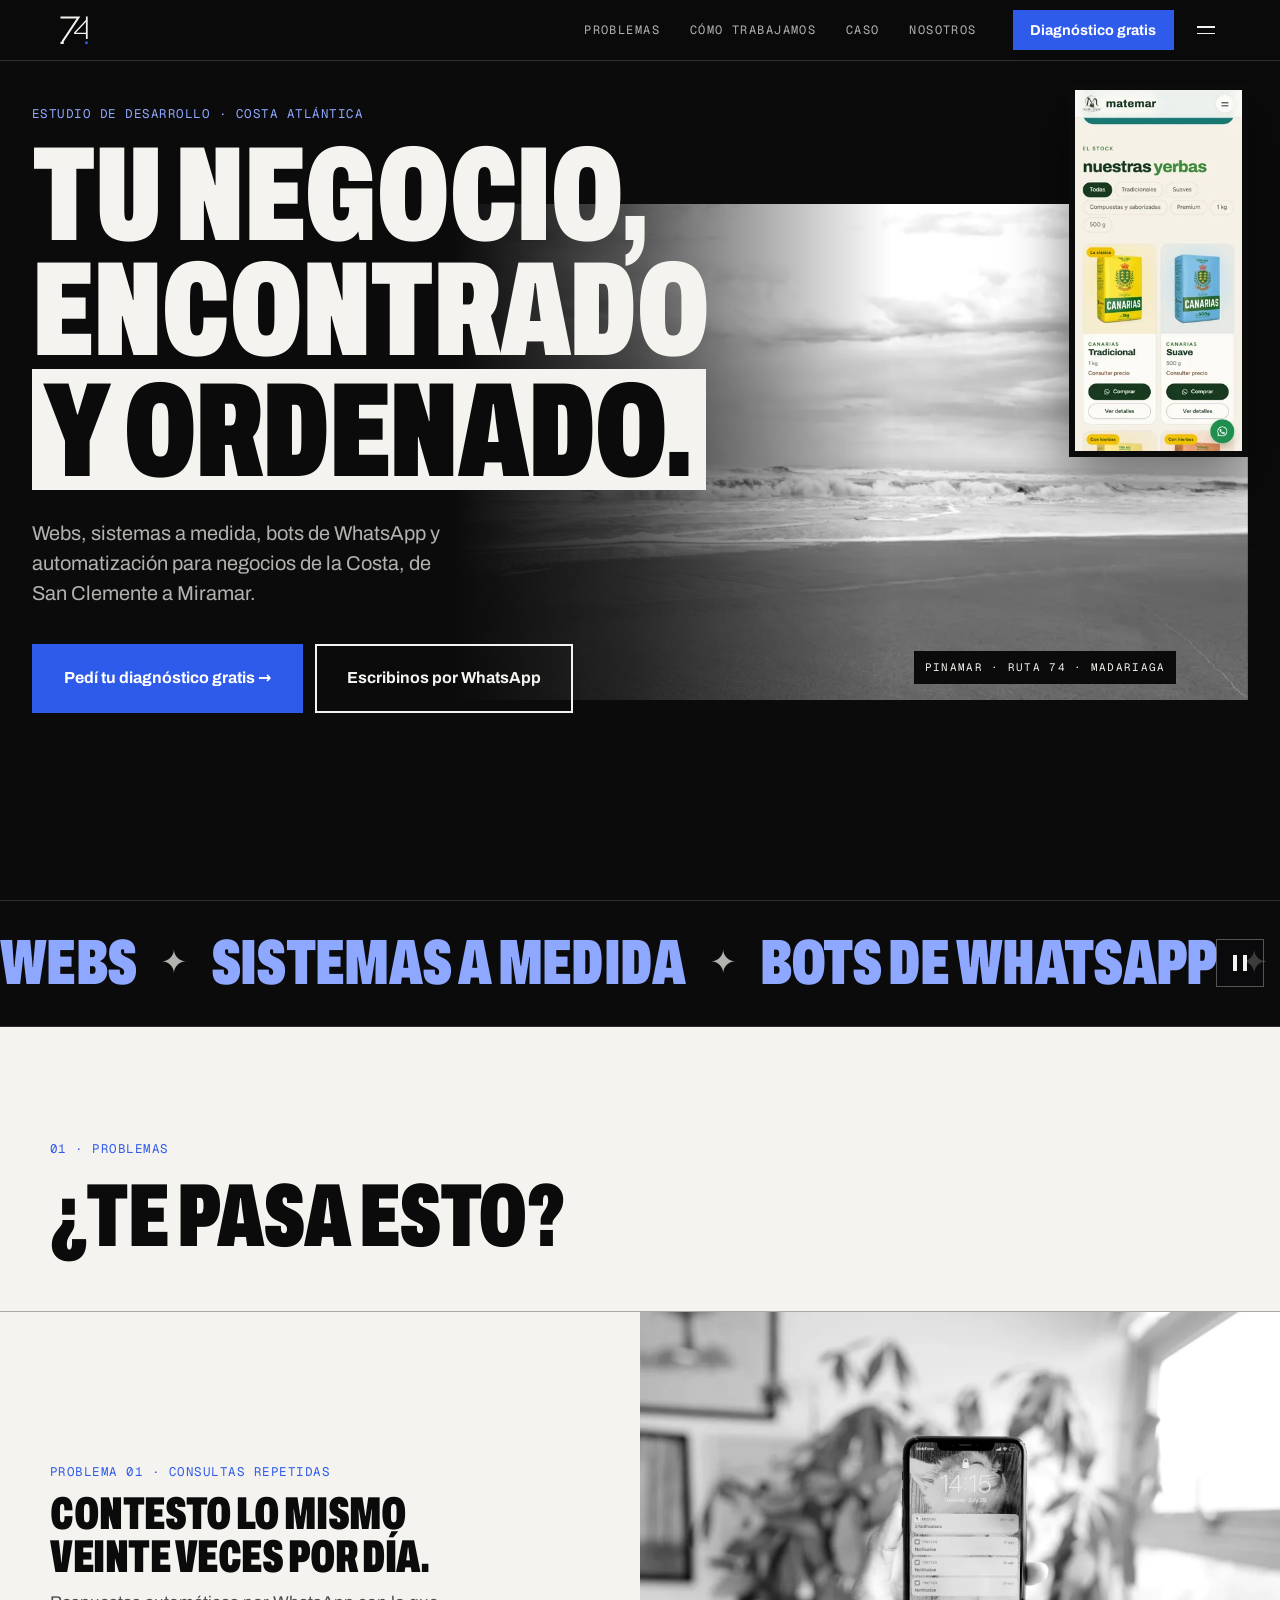
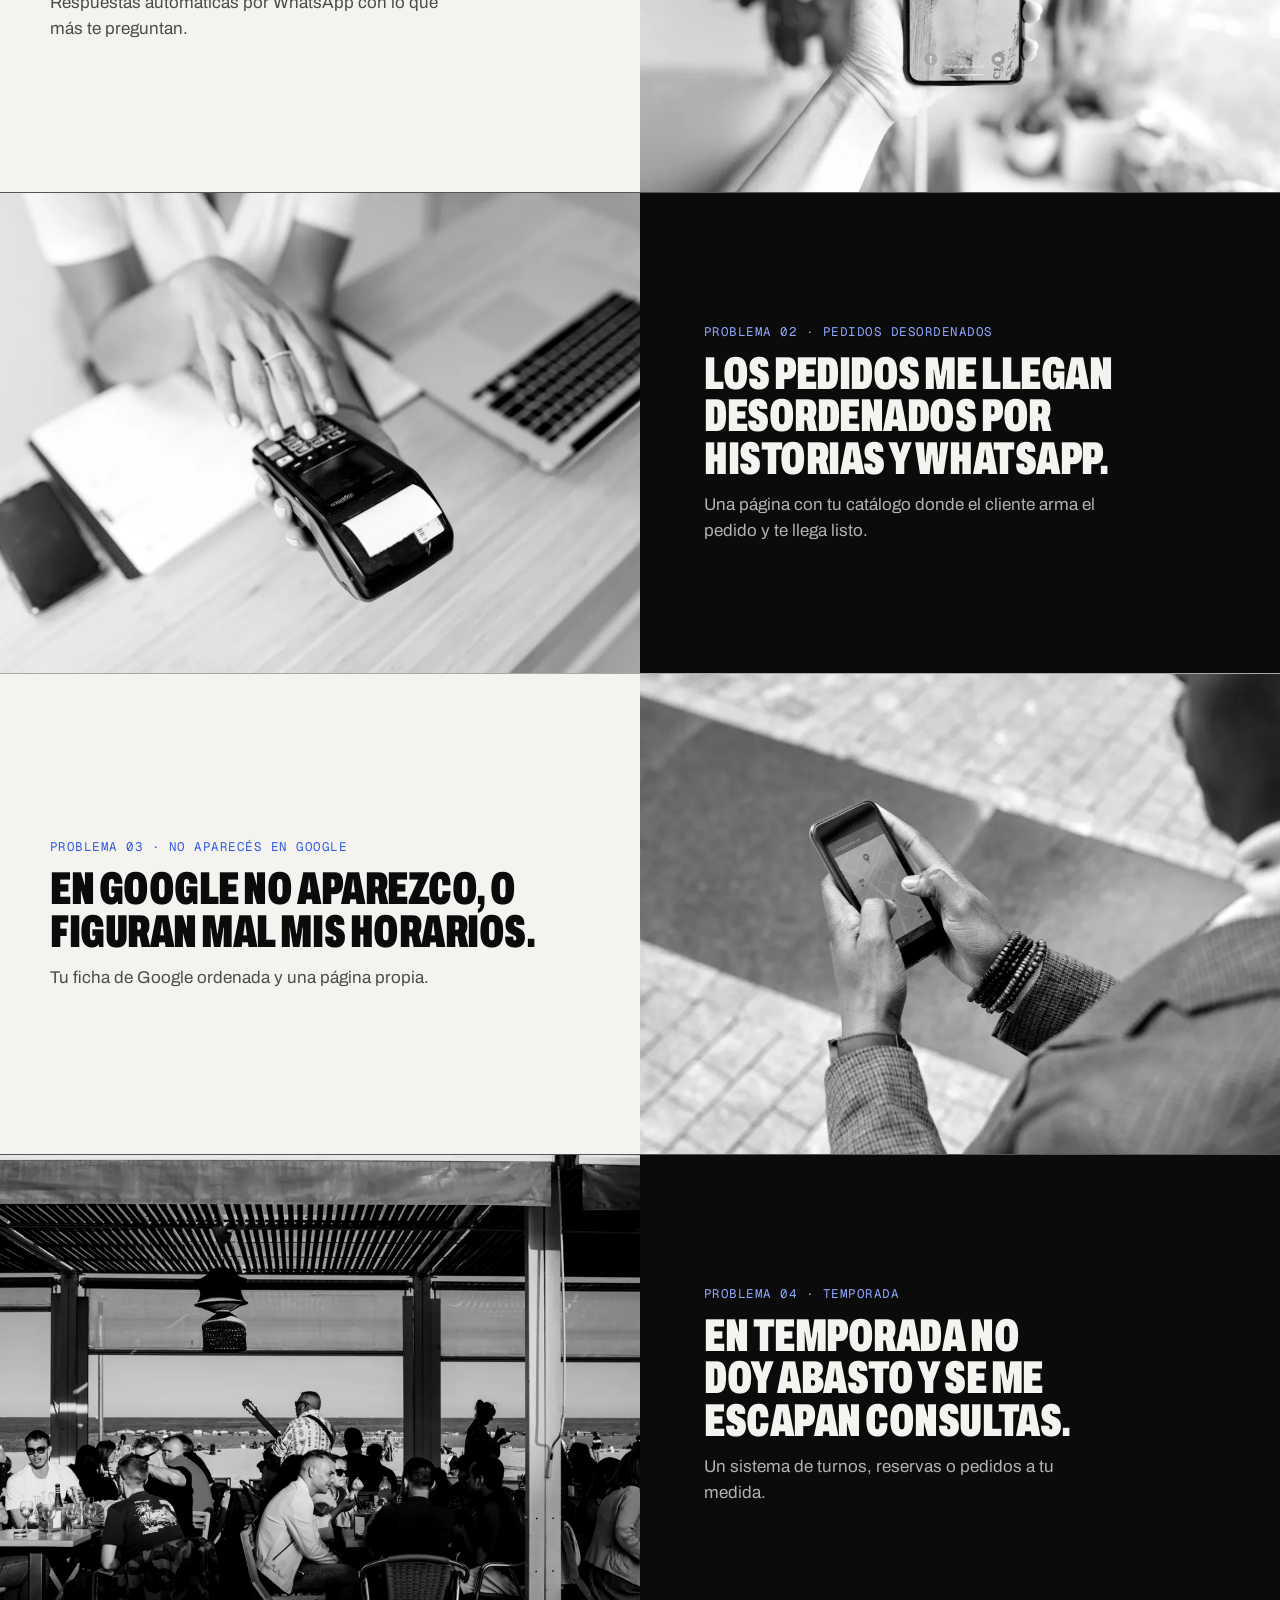
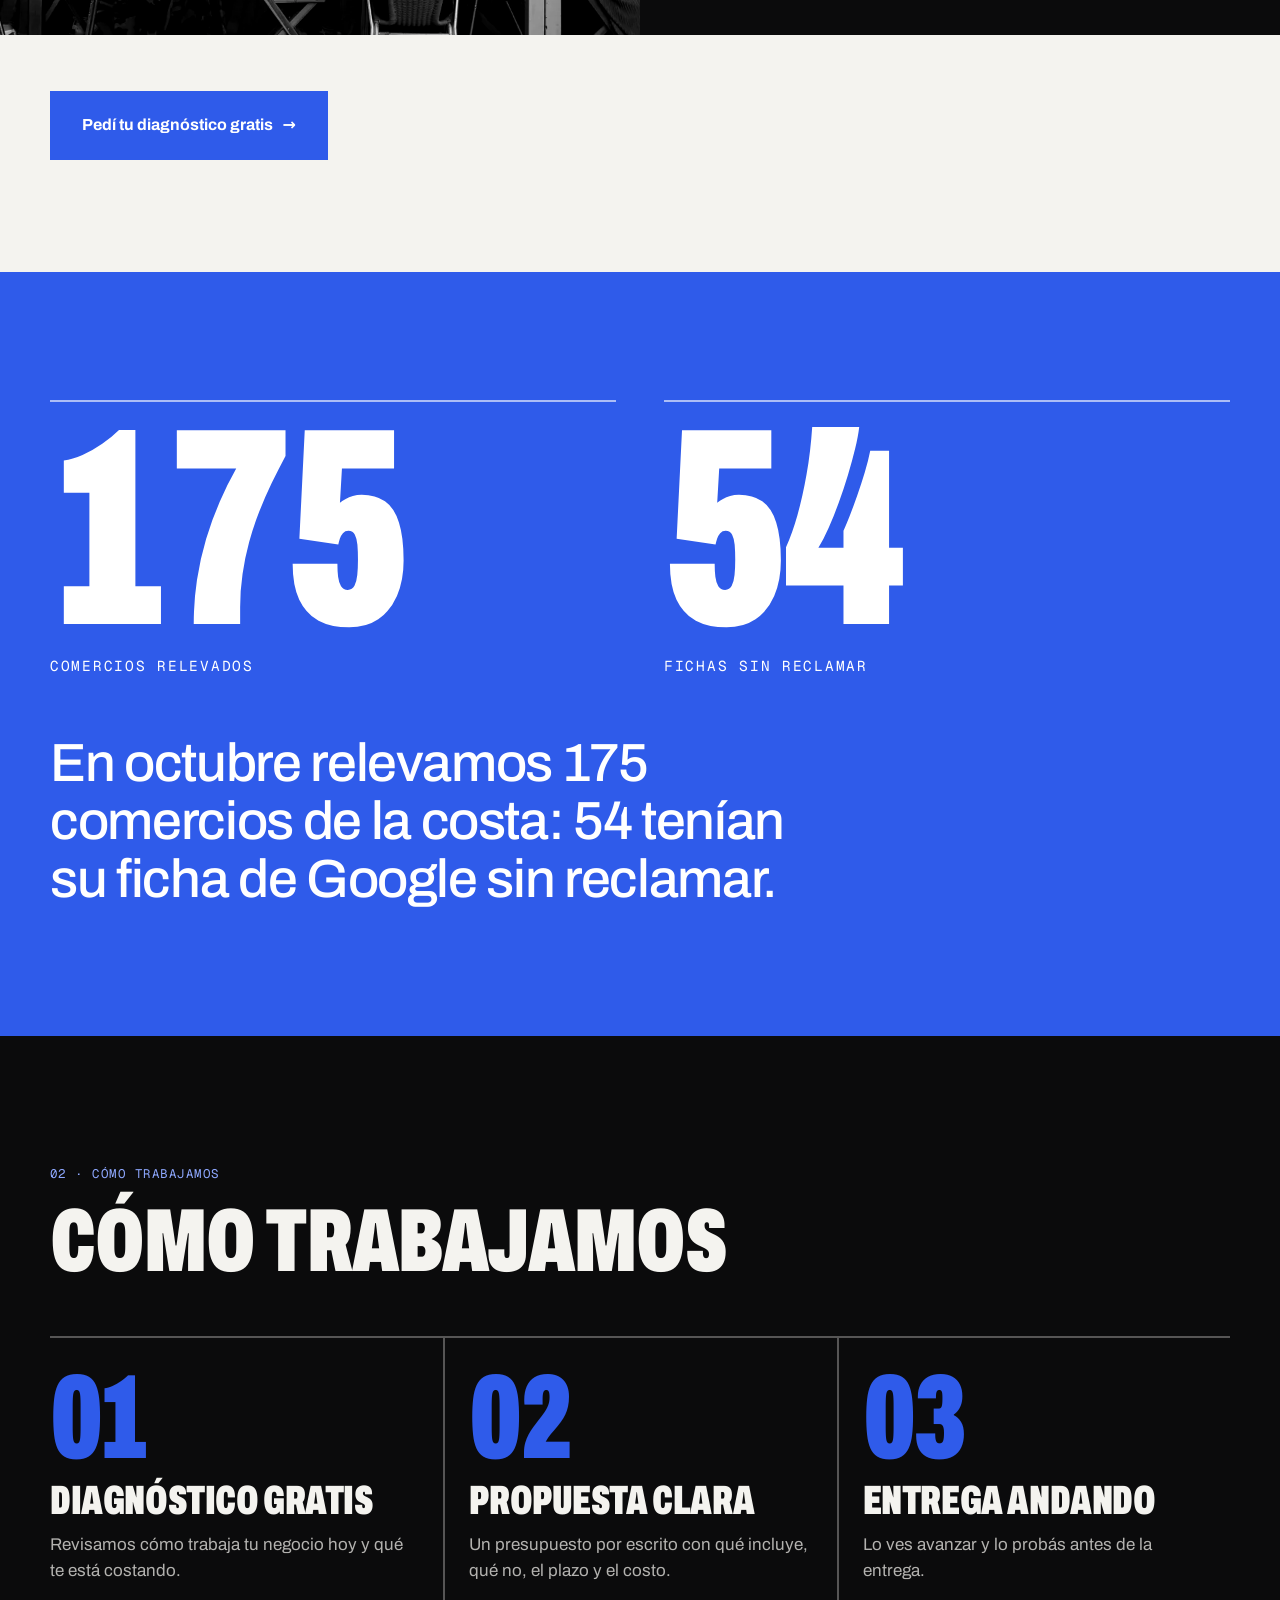
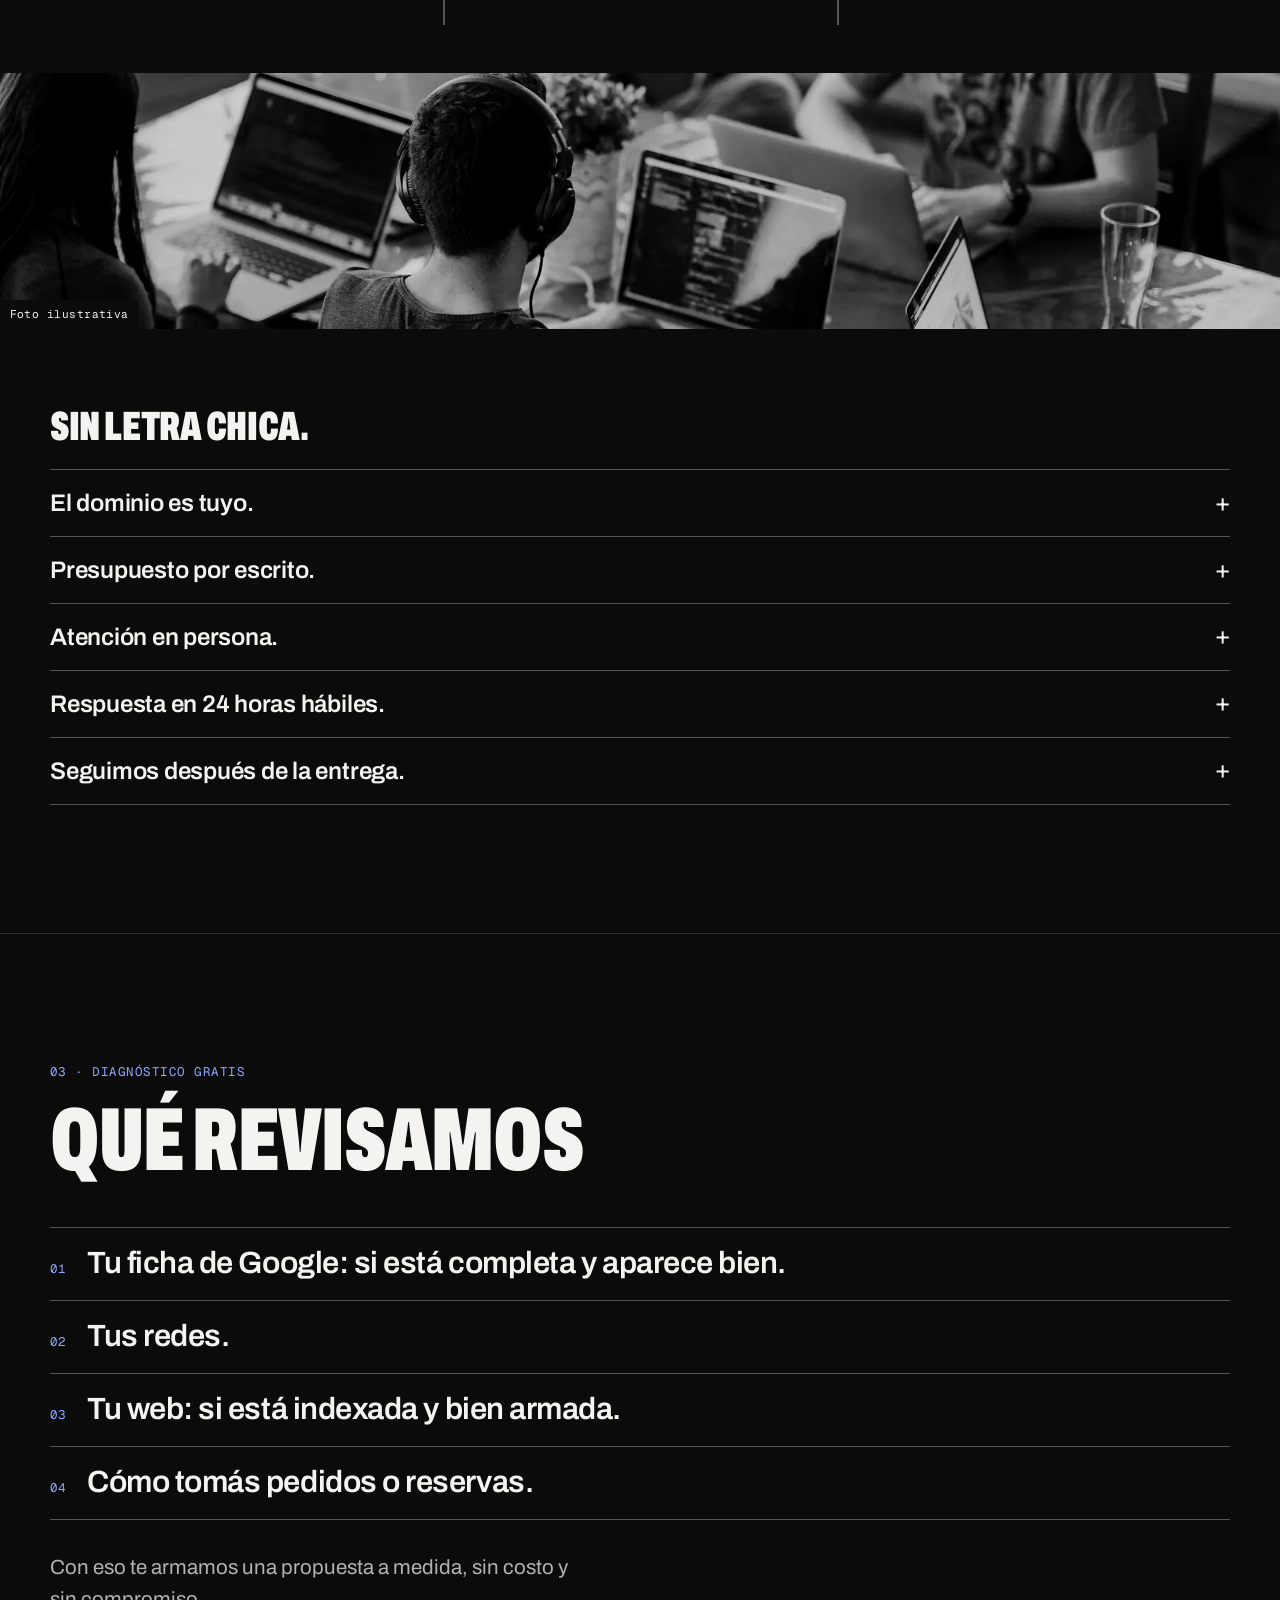
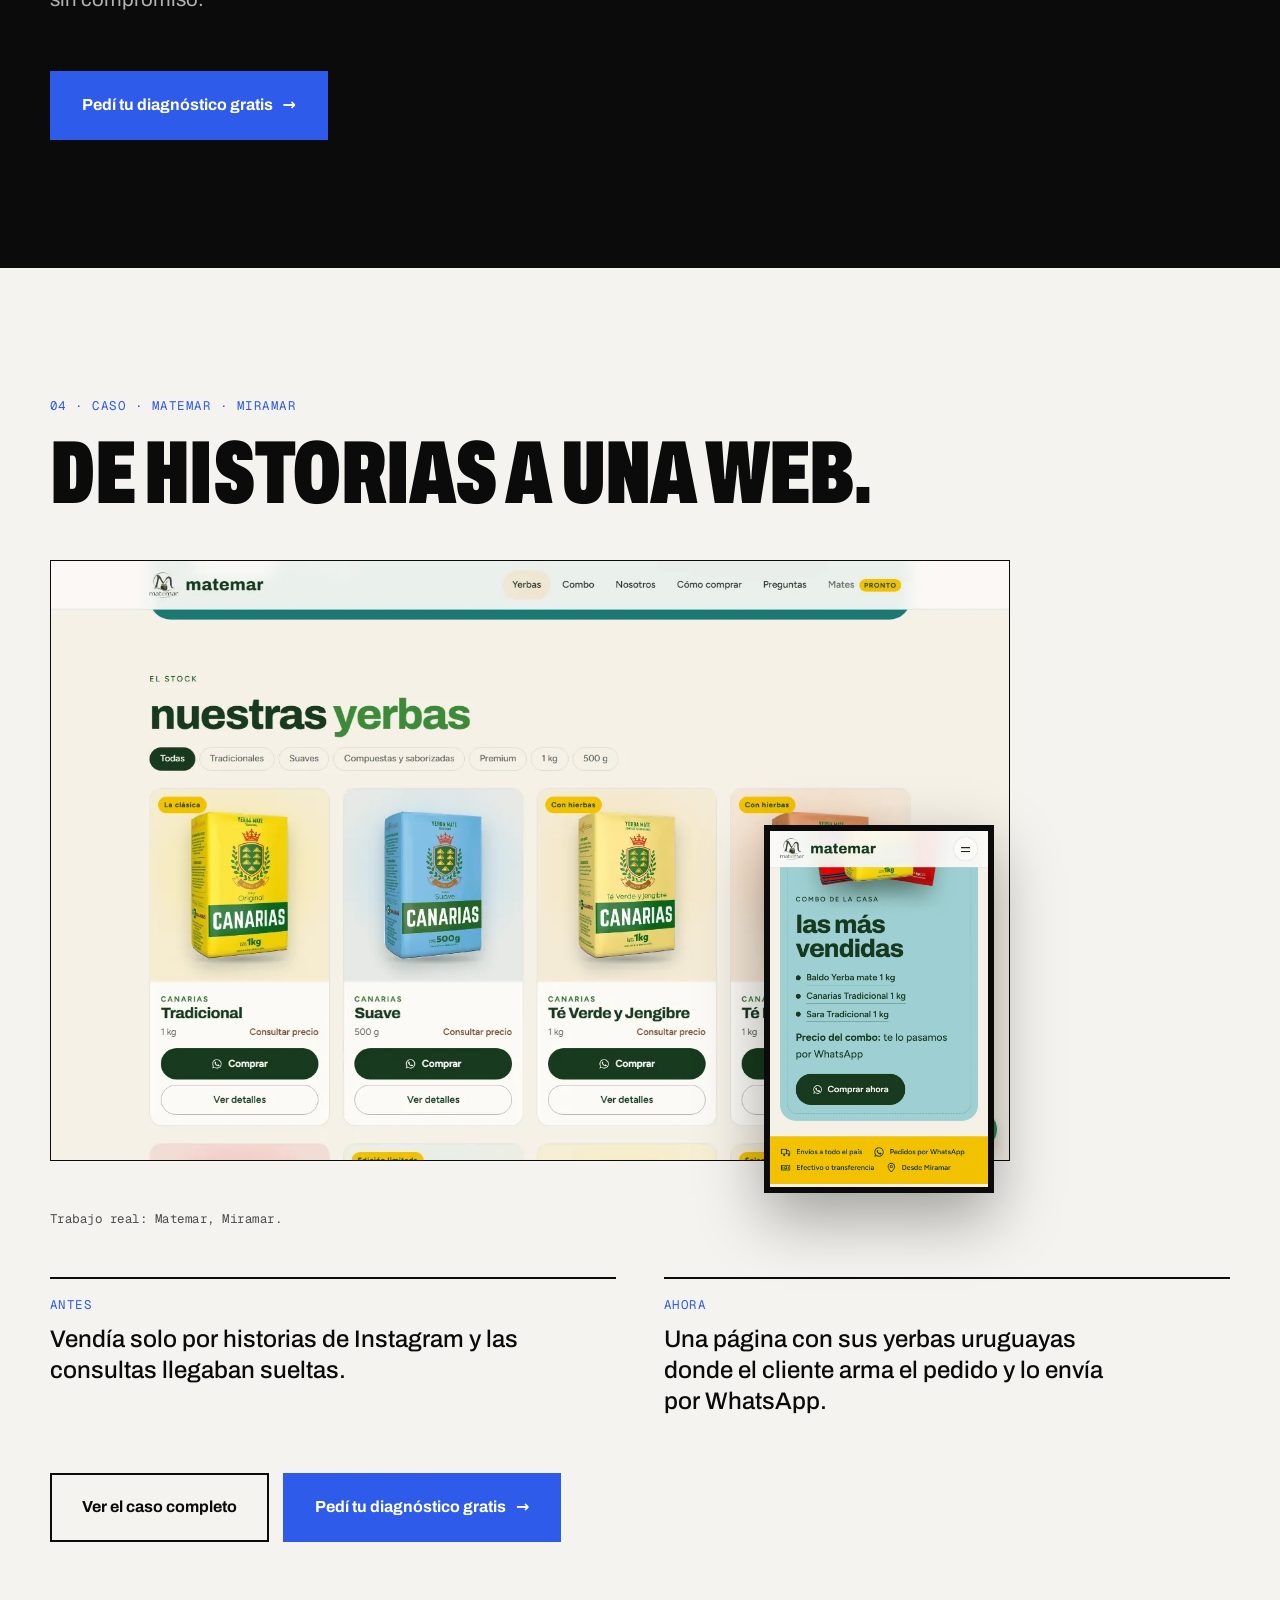
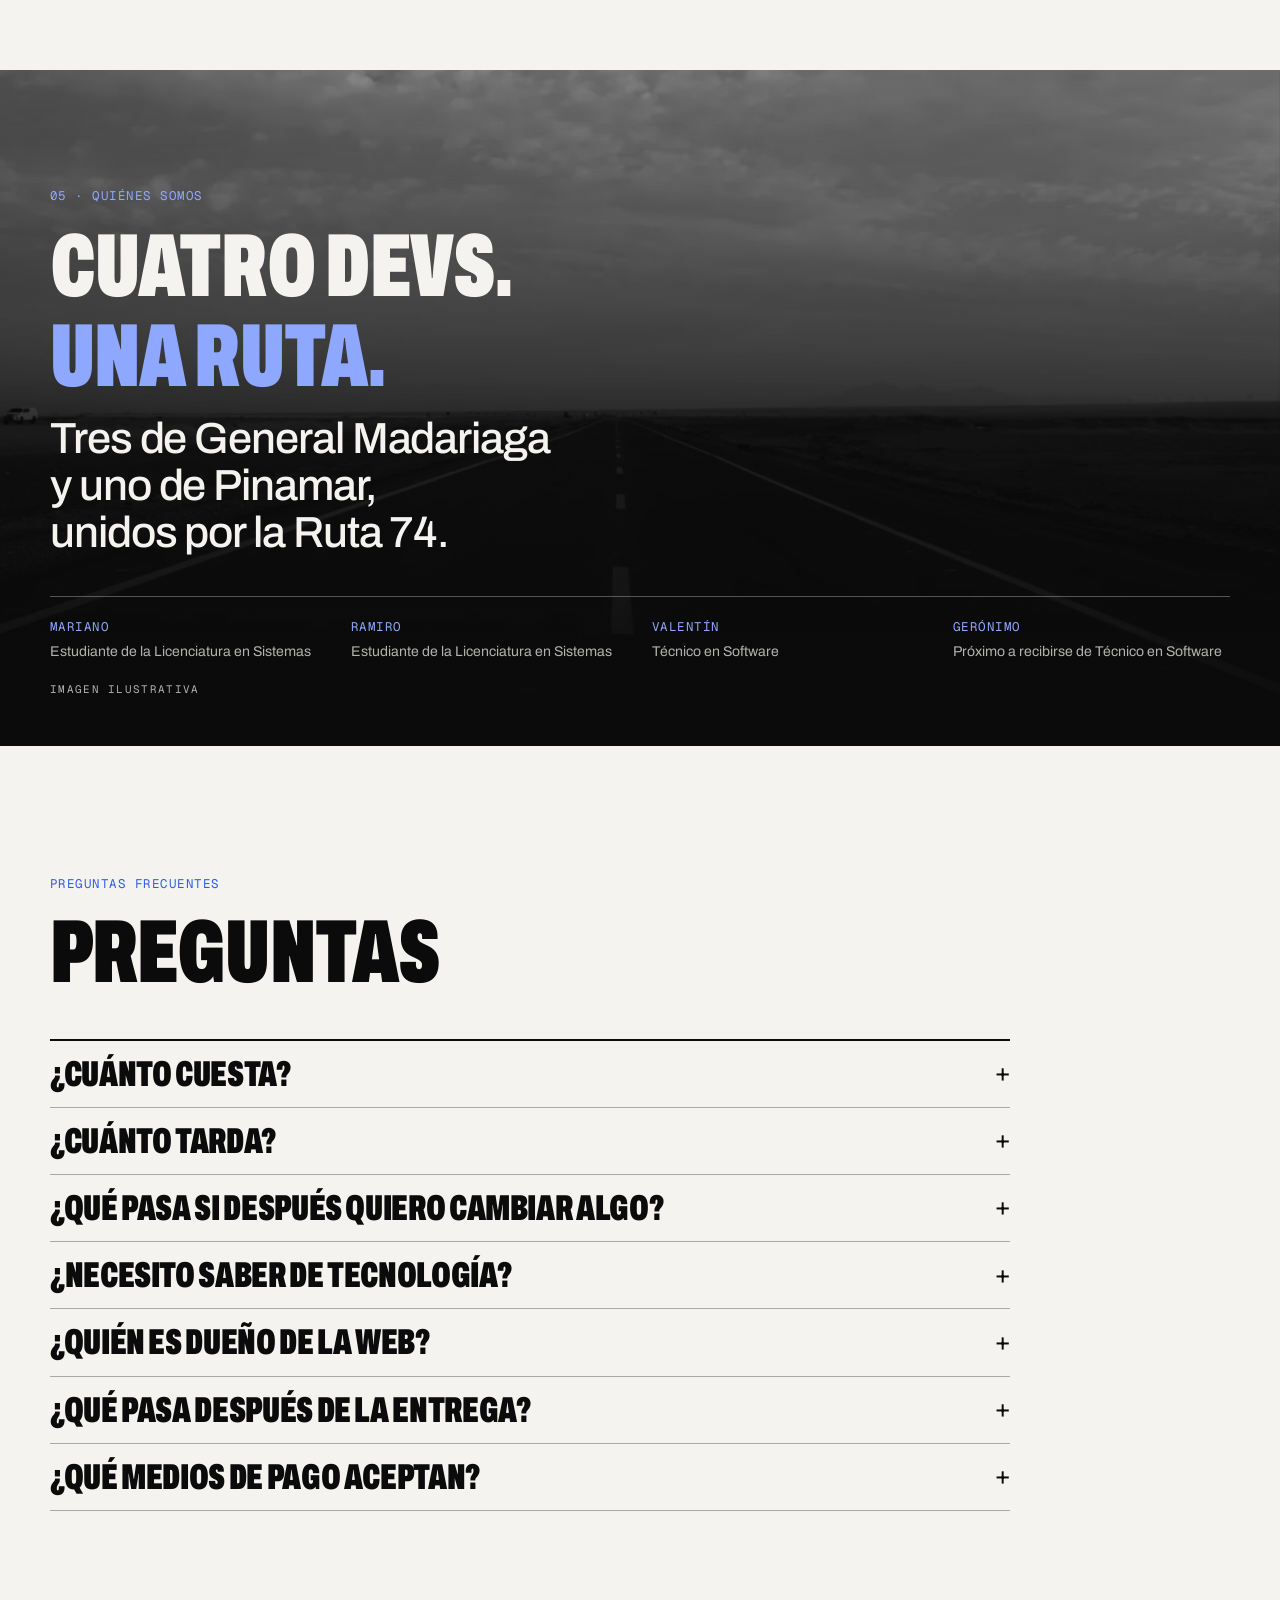
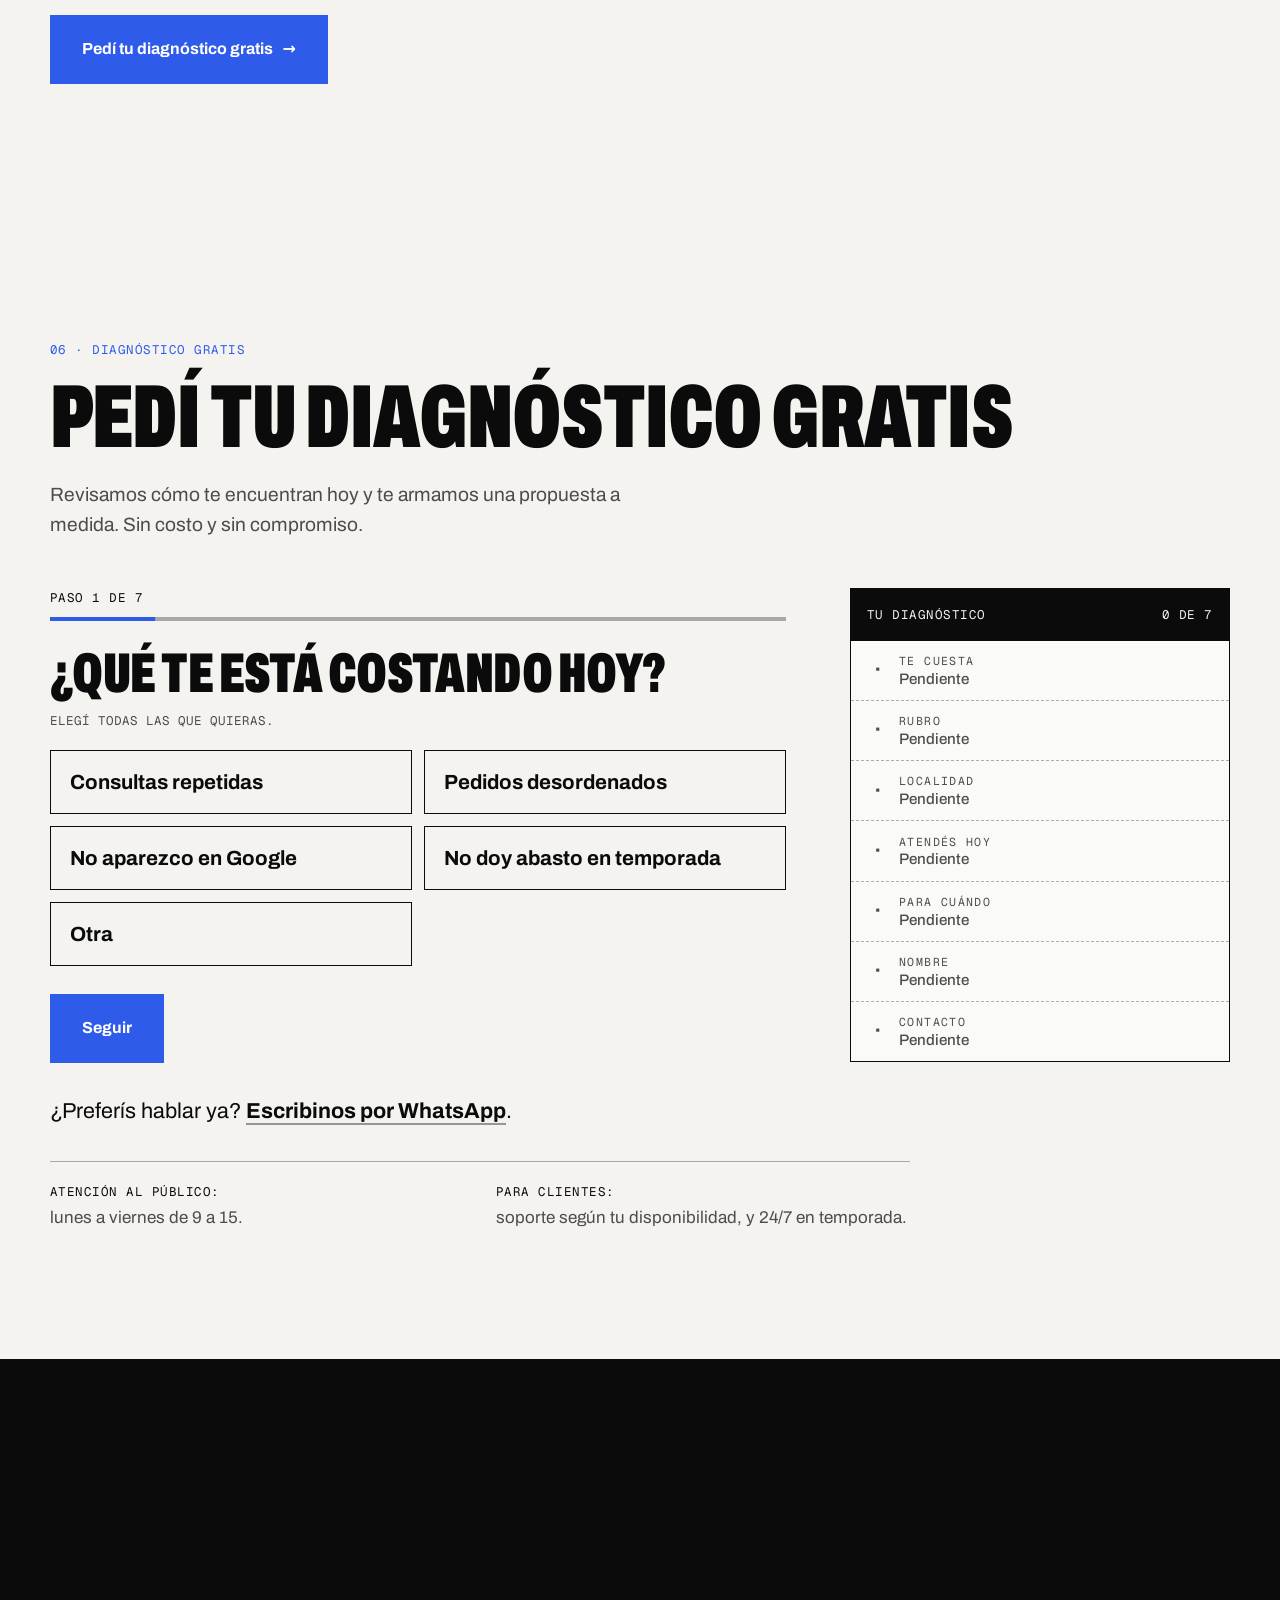
==== commit 088c1fa5: "Sale el cartel 'Foto ilustrativa' de las 4 tarjetas de Problemas; queda solo en la foto de equipo de" ====
--- a/index.html
+++ b/index.html
@@ -327,7 +327,7 @@
   <!-- Imagen LCP del inicio (misma que el <img> de #inicio) -->
   <link rel="preload" as="image" href="assets/img/stock/inicio-mar-1280.webp" imagesrcset="assets/img/stock/inicio-mar-640.webp 640w, assets/img/stock/inicio-mar-960.webp 960w, assets/img/stock/inicio-mar-1280.webp 1280w, assets/img/stock/inicio-mar-1920.webp 1920w" imagesizes="(min-width: 1100px) 1080px, 100vw" fetchpriority="high" />
 
-  <link rel="stylesheet" href="css/styles.css?v=61" />
+  <link rel="stylesheet" href="css/styles.css?v=62" />
   <!-- Clases del <head>, antes del primer pintado para que no parpadee.
        "js": hay JavaScript. "mov": además se pueden usar las animaciones (sin reduced-motion).
        "con-carga": la carga inicial (el 74 que vuela al logo), solo si hay JS, no hay
@@ -492,7 +492,6 @@
           <li class="tarjeta" data-tema="papel" style="--i:0">
             <figure class="tarjeta__foto foto">
               <img src="assets/img/stock/mensajes-480.webp" srcset="assets/img/stock/mensajes-480.webp 480w, assets/img/stock/mensajes-960.webp 960w" sizes="(min-width: 900px) 40vw, 90vw" width="480" height="360" loading="lazy" decoding="async" alt="Mano sosteniendo un celular con varias notificaciones en la pantalla de bloqueo">
-              <figcaption class="foto__nota">Foto ilustrativa</figcaption>
             </figure>
             <div class="tarjeta__texto">
               <span class="tarjeta__n mono">Problema 01 · Consultas repetidas</span>
@@ -503,7 +502,6 @@
           <li class="tarjeta" data-tema="tinta" style="--i:1">
             <figure class="tarjeta__foto foto">
               <img src="assets/img/stock/mostrador-480.webp" srcset="assets/img/stock/mostrador-480.webp 480w, assets/img/stock/mostrador-960.webp 960w" sizes="(min-width: 900px) 40vw, 90vw" width="480" height="360" loading="lazy" decoding="async" alt="Mostrador con un posnet, una notebook y un cuaderno de anotaciones">
-              <figcaption class="foto__nota">Foto ilustrativa</figcaption>
             </figure>
             <div class="tarjeta__texto">
               <span class="tarjeta__n mono">Problema 02 · Pedidos desordenados</span>
@@ -514,7 +512,6 @@
           <li class="tarjeta" data-tema="papel" style="--i:2">
             <figure class="tarjeta__foto foto">
               <img src="assets/img/stock/mapa-480.webp" srcset="assets/img/stock/mapa-480.webp 480w, assets/img/stock/mapa-960.webp 960w" sizes="(min-width: 900px) 40vw, 90vw" width="480" height="360" loading="lazy" decoding="async" alt="Persona en la calle mirando una aplicación de mapa en su celular">
-              <figcaption class="foto__nota">Foto ilustrativa</figcaption>
             </figure>
             <div class="tarjeta__texto">
               <span class="tarjeta__n mono">Problema 03 · No aparecés en Google</span>
@@ -525,7 +522,6 @@
           <li class="tarjeta" data-tema="tinta" style="--i:3">
             <figure class="tarjeta__foto foto">
               <img src="assets/img/stock/temporada-480.webp" srcset="assets/img/stock/temporada-480.webp 480w, assets/img/stock/temporada-960.webp 960w" sizes="(min-width: 900px) 40vw, 90vw" width="480" height="360" loading="lazy" decoding="async" alt="Terraza de un restaurante frente al mar, llena de gente en verano">
-              <figcaption class="foto__nota">Foto ilustrativa</figcaption>
             </figure>
             <div class="tarjeta__texto">
               <span class="tarjeta__n mono">Problema 04 · Temporada</span>
@@ -978,7 +974,7 @@
 
   <!-- Lenis 1.3.29 (MIT, darkroom.engineering): scroll suave con la rueda; local, ver assets/vendor/LICENSE-lenis.txt -->
   <script src="assets/vendor/lenis.min.js?v=1" defer></script>
-  <script src="js/main.js?v=61" defer></script>
+  <script src="js/main.js?v=62" defer></script>
   <script>
     document.getElementById('year').textContent = new Date().getFullYear();
   </script>
